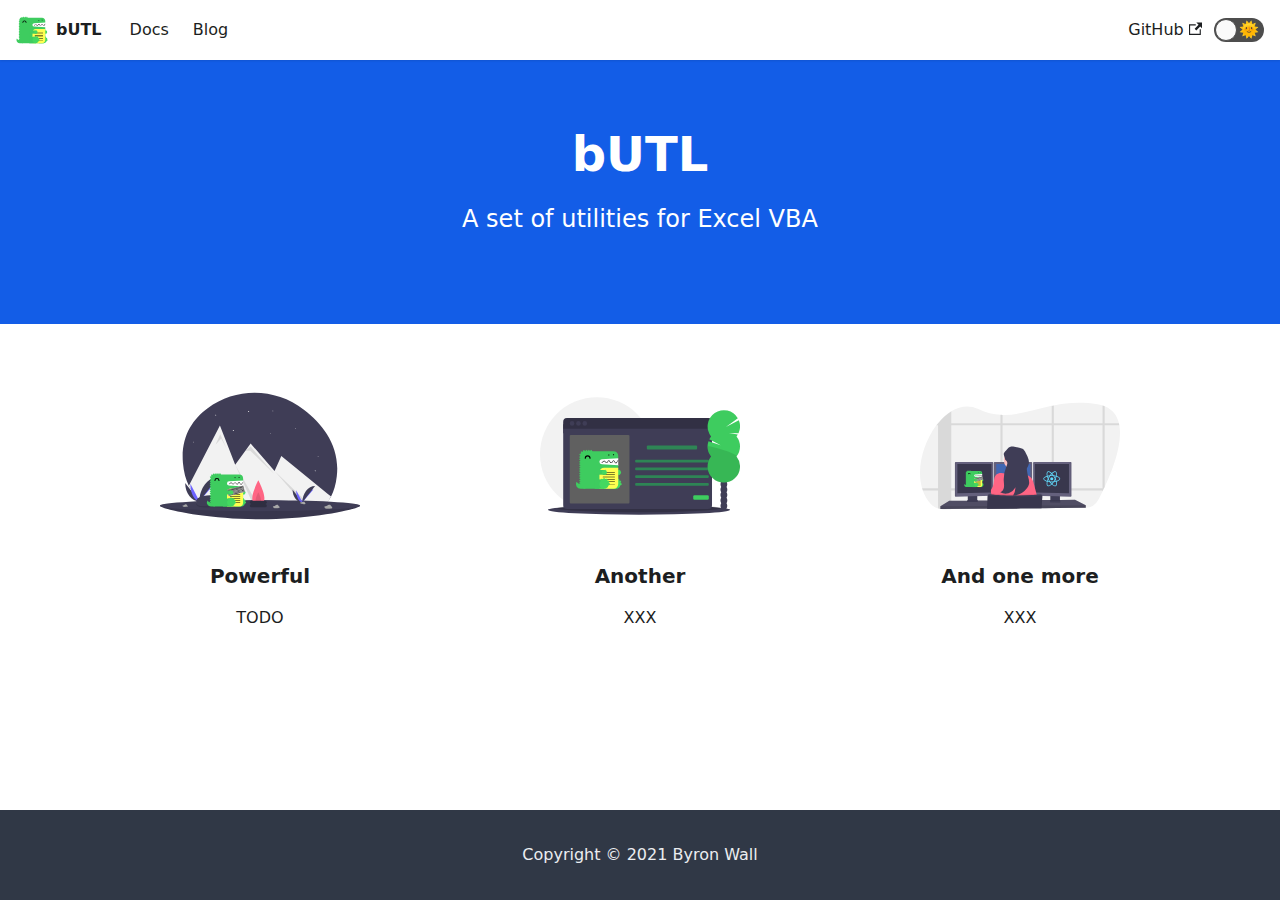
==== index.html @ 8798e2ab "Deploy website - based on 4c0a4aa912190847cb10c648ff0591e5dd855aac" ====
<!doctype html>
<html lang="en" dir="ltr">
<head>
<meta charset="UTF-8">
<meta name="viewport" content="width=device-width,initial-scale=1">
<meta name="generator" content="Docusaurus v2.0.0-beta.14">
<link rel="alternate" type="application/rss+xml" href="/blog/rss.xml" title="bUTL RSS Feed">
<link rel="alternate" type="application/atom+xml" href="/blog/atom.xml" title="bUTL Atom Feed"><title data-react-helmet="true">bUTL Docs | bUTL</title><meta data-react-helmet="true" property="og:title" content="bUTL Docs | bUTL"><meta data-react-helmet="true" name="twitter:card" content="summary_large_image"><meta data-react-helmet="true" name="description" content="Description will go into a meta tag in &lt;head /&gt;"><meta data-react-helmet="true" property="og:description" content="Description will go into a meta tag in &lt;head /&gt;"><meta data-react-helmet="true" property="og:url" content="https://byronwall.github.io/"><meta data-react-helmet="true" name="docusaurus_locale" content="en"><meta data-react-helmet="true" name="docusaurus_tag" content="default"><link data-react-helmet="true" rel="icon" href="/img/favicon.ico"><link data-react-helmet="true" rel="canonical" href="https://byronwall.github.io/"><link data-react-helmet="true" rel="alternate" href="https://byronwall.github.io/" hreflang="en"><link data-react-helmet="true" rel="alternate" href="https://byronwall.github.io/" hreflang="x-default"><script data-react-helmet="true">function maybeInsertBanner(){window.__DOCUSAURUS_INSERT_BASEURL_BANNER&&insertBanner()}function insertBanner(){var n=document.getElementById("docusaurus-base-url-issue-banner-container");if(n){n.innerHTML='\n<div id="docusaurus-base-url-issue-banner" style="border: thick solid red; background-color: rgb(255, 230, 179); margin: 20px; padding: 20px; font-size: 20px;">\n   <p style="font-weight: bold; font-size: 30px;">Your Docusaurus site did not load properly.</p>\n   <p>A very common reason is a wrong site <a href="https://docusaurus.io/docs/docusaurus.config.js/#baseurl" style="font-weight: bold;">baseUrl configuration</a>.</p>\n   <p>Current configured baseUrl = <span style="font-weight: bold; color: red;">/</span>  (default value)</p>\n   <p>We suggest trying baseUrl = <span id="docusaurus-base-url-issue-banner-suggestion-container" style="font-weight: bold; color: green;"></span></p>\n</div>\n';var e=document.getElementById("docusaurus-base-url-issue-banner-suggestion-container"),s=window.location.pathname,r="/"===s.substr(-1)?s:s+"/";e.innerHTML=r}}window.__DOCUSAURUS_INSERT_BASEURL_BANNER=!0,document.addEventListener("DOMContentLoaded",maybeInsertBanner)</script><link rel="stylesheet" href="/assets/css/styles.663ff1a6.css">
<link rel="preload" href="/assets/js/runtime~main.9b7cae02.js" as="script">
<link rel="preload" href="/assets/js/main.c1f9f450.js" as="script">
</head>
<body>
<script>!function(){function t(t){document.documentElement.setAttribute("data-theme",t)}var e=function(){var t=null;try{t=localStorage.getItem("theme")}catch(t){}return t}();t(null!==e?e:"light")}()</script><div id="__docusaurus">
<div id="docusaurus-base-url-issue-banner-container"></div><div><a href="#" class="skipToContent_OuoZ">Skip to main content</a></div><nav class="navbar navbar--fixed-top"><div class="navbar__inner"><div class="navbar__items"><button aria-label="Navigation bar toggle" class="navbar__toggle clean-btn" type="button" tabindex="0"><svg width="30" height="30" viewBox="0 0 30 30" aria-hidden="true"><path stroke="currentColor" stroke-linecap="round" stroke-miterlimit="10" stroke-width="2" d="M4 7h22M4 15h22M4 23h22"></path></svg></button><a class="navbar__brand" href="/"><div class="navbar__logo"><img src="/img/logo.svg" alt="My Site Logo" class="themedImage_TMUO themedImage--light_4Vu1"><img src="/img/logo.svg" alt="My Site Logo" class="themedImage_TMUO themedImage--dark_uzRr"></div><b class="navbar__title">bUTL</b></a><a class="navbar__item navbar__link" href="/docs/bUTL">Docs</a><a class="navbar__item navbar__link" href="/blog">Blog</a></div><div class="navbar__items navbar__items--right"><a href="https://github.com/byronwall/bUTL" target="_blank" rel="noopener noreferrer" class="navbar__item navbar__link"><span>GitHub<svg width="13.5" height="13.5" aria-hidden="true" viewBox="0 0 24 24" class="iconExternalLink_wgqa"><path fill="currentColor" d="M21 13v10h-21v-19h12v2h-10v15h17v-8h2zm3-12h-10.988l4.035 4-6.977 7.07 2.828 2.828 6.977-7.07 4.125 4.172v-11z"></path></svg></span></a><div class="toggle_iYfV toggle_2i4l toggleDisabled_xj38"><div class="toggleTrack_t-f2" role="button" tabindex="-1"><div class="toggleTrackCheck_mk7D"><span class="toggleIcon_pHJ9">🌜</span></div><div class="toggleTrackX_dm8H"><span class="toggleIcon_pHJ9">🌞</span></div><div class="toggleTrackThumb_W6To"></div></div><input type="checkbox" class="toggleScreenReader_h9qa" aria-label="Switch between dark and light mode"></div></div></div><div role="presentation" class="navbar-sidebar__backdrop"></div></nav><div class="main-wrapper"><header class="hero hero--primary heroBanner_etFc"><div class="container"><h1 class="hero__title">bUTL</h1><p class="hero__subtitle">A set of utilities for Excel VBA</p></div></header><main><section class="features_n4mZ"><div class="container"><div class="row"><div class="col col--4"><div class="text--center"><svg xmlns="http://www.w3.org/2000/svg" width="1088" height="687.962" viewBox="0 0 1088 687.962" class="featureSvg_d3xR" alt="Powerful"><g data-name="Group 12"><g data-name="Group 11"><path data-name="Path 83" d="M961.81 454.442c-5.27 45.15-16.22 81.4-31.25 110.31-20 38.52-54.21 54.04-84.77 70.28a193.275 193.275 0 0 1-27.46 11.94c-55.61 19.3-117.85 14.18-166.74 3.99a657.282 657.282 0 0 0-104.09-13.16q-14.97-.675-29.97-.67c-15.42.02-293.07 5.29-360.67-131.57-16.69-33.76-28.13-75-32.24-125.27-11.63-142.12 52.29-235.46 134.74-296.47 155.97-115.41 369.76-110.57 523.43 7.88 102.36 78.9 198.2 198.31 179.02 362.74Z" fill="#3f3d56"></path><path data-name="Path 84" d="M930.56 564.752c-20 38.52-47.21 64.04-77.77 80.28a193.272 193.272 0 0 1-27.46 11.94c-55.61 19.3-117.85 14.18-166.74 3.99a657.3 657.3 0 0 0-104.09-13.16q-14.97-.675-29.97-.67-23.13.03-46.25 1.72c-100.17 7.36-253.82-6.43-321.42-143.29L326 177.962l62.95 161.619 20.09 51.59 55.37-75.98L493 275.962l130.2 149.27 36.8-81.27 254.78 207.919 14.21 11.59Z" fill="#f2f2f2"></path><path data-name="Path 85" d="m302 282.962 26-57 36 83-31-60Z" opacity="0.1"></path><path data-name="Path 86" d="M554.5 647.802q-14.97-.675-29.97-.67l-115.49-255.96Z" opacity="0.1"></path><path data-name="Path 87" d="M464.411 315.191 493 292.962l130 150-132-128Z" opacity="0.1"></path><path data-name="Path 88" d="M852.79 645.032a193.265 193.265 0 0 1-27.46 11.94L623.2 425.232Z" opacity="0.1"></path><circle data-name="Ellipse 11" cx="3" cy="3" r="3" transform="translate(479 98.962)" fill="#f2f2f2"></circle><circle data-name="Ellipse 12" cx="3" cy="3" r="3" transform="translate(396 201.962)" fill="#f2f2f2"></circle><circle data-name="Ellipse 13" cx="2" cy="2" r="2" transform="translate(600 220.962)" fill="#f2f2f2"></circle><circle data-name="Ellipse 14" cx="2" cy="2" r="2" transform="translate(180 265.962)" fill="#f2f2f2"></circle><circle data-name="Ellipse 15" cx="2" cy="2" r="2" transform="translate(612 96.962)" fill="#f2f2f2"></circle><circle data-name="Ellipse 16" cx="2" cy="2" r="2" transform="translate(736 192.962)" fill="#f2f2f2"></circle><circle data-name="Ellipse 17" cx="2" cy="2" r="2" transform="translate(858 344.962)" fill="#f2f2f2"></circle><path data-name="Path 89" d="M306 121.222h-2.76v-2.76h-1.48v2.76H299v1.478h2.76v2.759h1.48V122.7H306Z" fill="#f2f2f2"></path><path data-name="Path 90" d="M848 424.222h-2.76v-2.76h-1.48v2.76H841v1.478h2.76v2.759h1.48V425.7H848Z" fill="#f2f2f2"></path><path data-name="Path 91" d="M1088 613.962c0 16.569-243.557 74-544 74s-544-57.431-544-74 243.557 14 544 14 544-30.568 544-14Z" fill="#3f3d56"></path><path data-name="Path 92" d="M1088 613.962c0 16.569-243.557 74-544 74s-544-57.431-544-74 243.557 14 544 14 544-30.568 544-14Z" opacity="0.1"></path><ellipse data-name="Ellipse 18" cx="544" cy="30" rx="544" ry="30" transform="translate(0 583.962)" fill="#3f3d56"></ellipse><path data-name="Path 93" d="M568 571.962c0 33.137-14.775 24-33 24s-33 9.137-33-24 33-96 33-96 33 62.863 33 96Z" fill="#ff6584"></path><path data-name="Path 94" d="M550 584.641c0 15.062-6.716 10.909-15 10.909s-15 4.153-15-10.909 15-43.636 15-43.636 15 28.576 15 43.636Z" opacity="0.1"></path><rect data-name="Rectangle 97" width="92" height="18" rx="9" transform="translate(489 604.962)" fill="#2f2e41"></rect><rect data-name="Rectangle 98" width="92" height="18" rx="9" transform="translate(489 586.962)" fill="#2f2e41"></rect><path data-name="Path 95" d="M137 490.528c0 55.343 34.719 100.126 77.626 100.126" fill="#3f3d56"></path><path data-name="Path 96" d="M214.626 590.654c0-55.965 38.745-101.251 86.626-101.251" fill="#6c63ff"></path><path data-name="Path 97" d="M165.125 495.545c0 52.57 22.14 95.109 49.5 95.109" fill="#6c63ff"></path><path data-name="Path 98" d="M214.626 590.654c0-71.511 44.783-129.377 100.126-129.377" fill="#3f3d56"></path><path data-name="Path 99" d="M198.3 591.36s11.009-.339 14.326-2.7 16.934-5.183 17.757-1.395 16.544 18.844 4.115 18.945-28.879-1.936-32.19-3.953-4.008-10.897-4.008-10.897Z" fill="#a8a8a8"></path><path data-name="Path 100" d="M234.716 604.89c-12.429.1-28.879-1.936-32.19-3.953-2.522-1.536-3.527-7.048-3.863-9.591l-.368.014s.7 8.879 4.009 10.9 19.761 4.053 32.19 3.953c3.588-.029 4.827-1.305 4.759-3.2-.498 1.142-1.867 1.855-4.537 1.877Z" opacity="0.2"></path><path data-name="Path 101" d="M721.429 527.062c0 38.029 23.857 68.8 53.341 68.8" fill="#3f3d56"></path><path data-name="Path 102" d="M774.769 595.863c0-38.456 26.623-69.575 59.525-69.575" fill="#6c63ff"></path><path data-name="Path 103" d="M740.755 530.509c0 36.124 15.213 65.354 34.014 65.354" fill="#6c63ff"></path><path data-name="Path 104" d="M774.769 595.863c0-49.139 30.773-88.9 68.8-88.9" fill="#3f3d56"></path><path data-name="Path 105" d="M763.548 596.348s7.565-.233 9.844-1.856 11.636-3.562 12.2-.958 11.368 12.949 2.828 13.018-19.844-1.33-22.119-2.716-2.753-7.488-2.753-7.488Z" fill="#a8a8a8"></path><path data-name="Path 106" d="M788.574 605.645c-8.54.069-19.844-1.33-22.119-2.716-1.733-1.056-2.423-4.843-2.654-6.59l-.253.01s.479 6.1 2.755 7.487 13.579 2.785 22.119 2.716c2.465-.02 3.317-.9 3.27-2.2-.343.788-1.283 1.278-3.118 1.293Z" opacity="0.2"></path><path data-name="Path 107" d="M893.813 618.699s11.36-1.729 14.5-4.591 16.89-7.488 18.217-3.667 19.494 17.447 6.633 19.107-30.153 1.609-33.835-.065-5.515-10.784-5.515-10.784Z" fill="#a8a8a8"></path><path data-name="Path 108" d="M933.228 628.154c-12.86 1.659-30.153 1.609-33.835-.065-2.8-1.275-4.535-6.858-5.2-9.45l-.379.061s1.833 9.109 5.516 10.783 20.975 1.725 33.835.065c3.712-.479 4.836-1.956 4.529-3.906-.375 1.246-1.703 2.156-4.466 2.512Z" opacity="0.2"></path><path data-name="Path 109" d="M614.26 617.881s9.587-1.459 12.237-3.875 14.255-6.32 15.374-3.095 16.452 14.725 5.6 16.125-25.448 1.358-28.555-.055-4.656-9.1-4.656-9.1Z" fill="#a8a8a8"></path><path data-name="Path 110" d="M647.524 625.856c-10.853 1.4-25.448 1.358-28.555-.055-2.367-1.076-3.827-5.788-4.39-7.976l-.32.051s1.547 7.687 4.655 9.1 17.7 1.456 28.555.055c3.133-.4 4.081-1.651 3.822-3.3-.314 1.057-1.435 1.825-3.767 2.125Z" opacity="0.2"></path><path data-name="Path 111" d="M122.389 613.09s7.463-1.136 9.527-3.016 11.1-4.92 11.969-2.409 12.808 11.463 4.358 12.553-19.811 1.057-22.23-.043-3.624-7.085-3.624-7.085Z" fill="#a8a8a8"></path><path data-name="Path 112" d="M148.285 619.302c-8.449 1.09-19.811 1.057-22.23-.043-1.842-.838-2.979-4.506-3.417-6.209l-.249.04s1.2 5.984 3.624 7.085 13.781 1.133 22.23.043c2.439-.315 3.177-1.285 2.976-2.566-.246.818-1.119 1.416-2.934 1.65Z" opacity="0.2"></path><path data-name="Path 113" d="M383.7 601.318c0 30.22-42.124 20.873-93.7 20.873s-93.074 9.347-93.074-20.873 42.118-36.793 93.694-36.793 93.08 6.573 93.08 36.793Z" opacity="0.1"></path><path data-name="Path 114" d="M383.7 593.881c0 30.22-42.124 20.873-93.7 20.873s-93.074 9.347-93.074-20.873 42.114-36.8 93.69-36.8 93.084 6.576 93.084 36.8Z" fill="#3f3d56"></path></g><path data-name="Path 40" d="M360.175 475.732h91.791v37.153h-91.791Z" fill="#fff" fill-rule="evenodd"></path><path data-name="Path 41" d="M277.126 597.026a21.828 21.828 0 0 1-18.908-10.927 21.829 21.829 0 0 0 18.908 32.782h21.855v-21.855Z" fill="#3ecc5f" fill-rule="evenodd"></path><path data-name="Path 42" d="m375.451 481.607 76.514-4.782v-10.928a21.854 21.854 0 0 0-21.855-21.855h-98.347l-2.732-4.735a3.154 3.154 0 0 0-5.464 0l-2.732 4.732-2.732-4.732a3.154 3.154 0 0 0-5.464 0l-2.732 4.732-2.731-4.732a3.154 3.154 0 0 0-5.464 0l-2.732 4.735h-.071l-4.526-4.525a3.153 3.153 0 0 0-5.276 1.414l-1.5 5.577-5.674-1.521a3.154 3.154 0 0 0-3.863 3.864l1.52 5.679-5.575 1.494a3.155 3.155 0 0 0-1.416 5.278l4.526 4.526v.07l-4.735 2.731a3.154 3.154 0 0 0 0 5.464l4.732 2.732-4.732 2.732a3.154 3.154 0 0 0 0 5.464l4.732 2.732-4.732 2.731a3.154 3.154 0 0 0 0 5.464l4.732 2.732-4.732 2.727a3.154 3.154 0 0 0 0 5.464l4.735 2.736-4.735 2.732a3.154 3.154 0 0 0 0 5.464l4.732 2.732-4.732 2.732a3.154 3.154 0 0 0 0 5.464l4.732 2.732-4.732 2.731a3.154 3.154 0 0 0 0 5.464l4.732 2.732-4.732 2.732a3.154 3.154 0 0 0 0 5.464l4.732 2.732-4.732 2.731a3.154 3.154 0 0 0 0 5.464l4.732 2.732-4.732 2.731a3.154 3.154 0 0 0 0 5.464l4.732 2.732-4.732 2.735a3.154 3.154 0 0 0 0 5.464l4.732 2.732-4.732 2.728a3.154 3.154 0 0 0 0 5.464l4.732 2.732a21.854 21.854 0 0 0 21.858 21.855h131.13a21.854 21.854 0 0 0 21.855-21.855v-87.42l-76.514-4.782a11.632 11.632 0 0 1 0-23.219" fill="#3ecc5f" fill-rule="evenodd"></path><path data-name="Path 43" d="M408.255 618.882h32.782v-43.71h-32.782Z" fill="#3ecc5f" fill-rule="evenodd"></path><path data-name="Path 44" d="M462.893 591.563a5.438 5.438 0 0 0-.7.07c-.042-.164-.081-.329-.127-.493a5.457 5.457 0 1 0-5.4-9.372q-.181-.185-.366-.367a5.454 5.454 0 1 0-9.384-5.4c-.162-.046-.325-.084-.486-.126a5.467 5.467 0 1 0-10.788 0c-.162.042-.325.08-.486.126a5.457 5.457 0 1 0-9.384 5.4 21.843 21.843 0 1 0 36.421 21.02 5.452 5.452 0 1 0 .7-10.858" fill="#44d860" fill-rule="evenodd"></path><path data-name="Path 45" d="M419.183 553.317h32.782v-21.855h-32.782Z" fill="#3ecc5f" fill-rule="evenodd"></path><path data-name="Path 46" d="M462.893 545.121a2.732 2.732 0 1 0 0-5.464 2.811 2.811 0 0 0-.349.035c-.022-.082-.04-.164-.063-.246a2.733 2.733 0 0 0-1.052-5.253 2.7 2.7 0 0 0-1.648.566q-.09-.093-.184-.184a2.7 2.7 0 0 0 .553-1.633 2.732 2.732 0 0 0-5.245-1.07 10.928 10.928 0 1 0 0 21.031 2.732 2.732 0 0 0 5.245-1.07 2.7 2.7 0 0 0-.553-1.633q.093-.09.184-.184a2.7 2.7 0 0 0 1.648.566 2.732 2.732 0 0 0 1.052-5.253c.023-.081.042-.164.063-.246a2.814 2.814 0 0 0 .349.035" fill="#44d860" fill-rule="evenodd"></path><path data-name="Path 47" d="M320.836 479.556a2.732 2.732 0 0 1-2.732-2.732 8.2 8.2 0 0 0-16.391 0 2.732 2.732 0 0 1-5.464 0 13.66 13.66 0 0 1 27.319 0 2.732 2.732 0 0 1-2.732 2.732" fill-rule="evenodd"></path><path data-name="Path 48" d="M364.546 618.881h65.565a21.854 21.854 0 0 0 21.855-21.855v-76.492h-65.565a21.854 21.854 0 0 0-21.855 21.855Z" fill="#ffff50" fill-rule="evenodd"></path><path data-name="Path 49" d="M435.596 554.41h-54.681a1.093 1.093 0 1 1 0-2.185h54.681a1.093 1.093 0 0 1 0 2.185m0 21.855h-54.681a1.093 1.093 0 1 1 0-2.186h54.681a1.093 1.093 0 0 1 0 2.186m0 21.855h-54.681a1.093 1.093 0 1 1 0-2.185h54.681a1.093 1.093 0 0 1 0 2.185m0-54.434h-54.681a1.093 1.093 0 1 1 0-2.185h54.681a1.093 1.093 0 0 1 0 2.185m0 21.652h-54.681a1.093 1.093 0 1 1 0-2.186h54.681a1.093 1.093 0 0 1 0 2.186m0 21.855h-54.681a1.093 1.093 0 1 1 0-2.186h54.681a1.093 1.093 0 0 1 0 2.186m16.369-100.959c-.013 0-.024-.007-.037-.005-3.377.115-4.974 3.492-6.384 6.472-1.471 3.114-2.608 5.139-4.473 5.078-2.064-.074-3.244-2.406-4.494-4.874-1.436-2.835-3.075-6.049-6.516-5.929-3.329.114-4.932 3.053-6.346 5.646-1.5 2.762-2.529 4.442-4.5 4.364-2.106-.076-3.225-1.972-4.52-4.167-1.444-2.443-3.112-5.191-6.487-5.1-3.272.113-4.879 2.606-6.3 4.808-1.5 2.328-2.552 3.746-4.551 3.662-2.156-.076-3.27-1.65-4.558-3.472-1.447-2.047-3.077-4.363-6.442-4.251-3.2.109-4.807 2.153-6.224 3.954-1.346 1.709-2.4 3.062-4.621 2.977a1.094 1.094 0 0 0-.079 2.186c3.3.11 4.967-1.967 6.417-3.81 1.286-1.635 2.4-3.045 4.582-3.12 2.1-.09 3.091 1.218 4.584 3.327 1.417 2 3.026 4.277 6.263 4.394 3.391.114 5.022-2.42 6.467-4.663 1.292-2 2.406-3.734 4.535-3.807 1.959-.073 3.026 1.475 4.529 4.022 1.417 2.4 3.023 5.121 6.324 5.241 3.415.118 5.064-2.863 6.5-5.5 1.245-2.282 2.419-4.437 4.5-4.509 1.959-.046 2.981 1.743 4.492 4.732 1.412 2.79 3.013 5.95 6.365 6.071h.185c3.348 0 4.937-3.36 6.343-6.331 1.245-2.634 2.423-5.114 4.444-5.216Z" fill-rule="evenodd"></path><path data-name="Path 50" d="M342.691 618.882h43.71v-43.71h-43.71Z" fill="#3ecc5f" fill-rule="evenodd"></path><g data-name="Group 8" transform="rotate(-14.98 2188.845 -1120.376)"><rect data-name="Rectangle 3" width="92.361" height="36.462" rx="2" fill="#d8d8d8"></rect><g data-name="Group 2" transform="translate(1.531 23.03)" fill="#4a4a4a"><rect data-name="Rectangle 4" width="5.336" height="5.336" rx="1" transform="translate(16.797)"></rect><rect data-name="Rectangle 5" width="5.336" height="5.336" rx="1" transform="translate(23.12)"></rect><rect data-name="Rectangle 6" width="5.336" height="5.336" rx="1" transform="translate(29.444)"></rect><rect data-name="Rectangle 7" width="5.336" height="5.336" rx="1" transform="translate(35.768)"></rect><rect data-name="Rectangle 8" width="5.336" height="5.336" rx="1" transform="translate(42.091)"></rect><rect data-name="Rectangle 9" width="5.336" height="5.336" rx="1" transform="translate(48.415)"></rect><rect data-name="Rectangle 10" width="5.336" height="5.336" rx="1" transform="translate(54.739)"></rect><rect data-name="Rectangle 11" width="5.336" height="5.336" rx="1" transform="translate(61.063)"></rect><rect data-name="Rectangle 12" width="5.336" height="5.336" rx="1" transform="translate(67.386)"></rect><path data-name="Path 51" d="M1.093 0h13.425a1.093 1.093 0 0 1 1.093 1.093v3.15a1.093 1.093 0 0 1-1.093 1.093H1.093A1.093 1.093 0 0 1 0 4.243v-3.15A1.093 1.093 0 0 1 1.093 0ZM75 0h13.426a1.093 1.093 0 0 1 1.093 1.093v3.15a1.093 1.093 0 0 1-1.093 1.093H75a1.093 1.093 0 0 1-1.093-1.093v-3.15A1.093 1.093 0 0 1 75 0Z" fill-rule="evenodd"></path></g><g data-name="Group 3" transform="translate(1.531 10.261)" fill="#4a4a4a"><path data-name="Path 52" d="M1.093 0h5.125A1.093 1.093 0 0 1 7.31 1.093v3.149a1.093 1.093 0 0 1-1.092 1.093H1.093A1.093 1.093 0 0 1 0 4.242V1.093A1.093 1.093 0 0 1 1.093 0Z" fill-rule="evenodd"></path><rect data-name="Rectangle 13" width="5.336" height="5.336" rx="1" transform="translate(8.299)"></rect><rect data-name="Rectangle 14" width="5.336" height="5.336" rx="1" transform="translate(14.623)"></rect><rect data-name="Rectangle 15" width="5.336" height="5.336" rx="1" transform="translate(20.947)"></rect><rect data-name="Rectangle 16" width="5.336" height="5.336" rx="1" transform="translate(27.271)"></rect><rect data-name="Rectangle 17" width="5.336" height="5.336" rx="1" transform="translate(33.594)"></rect><rect data-name="Rectangle 18" width="5.336" height="5.336" rx="1" transform="translate(39.918)"></rect><rect data-name="Rectangle 19" width="5.336" height="5.336" rx="1" transform="translate(46.242)"></rect><rect data-name="Rectangle 20" width="5.336" height="5.336" rx="1" transform="translate(52.565)"></rect><rect data-name="Rectangle 21" width="5.336" height="5.336" rx="1" transform="translate(58.888)"></rect><rect data-name="Rectangle 22" width="5.336" height="5.336" rx="1" transform="translate(65.212)"></rect><rect data-name="Rectangle 23" width="5.336" height="5.336" rx="1" transform="translate(71.536)"></rect><rect data-name="Rectangle 24" width="5.336" height="5.336" rx="1" transform="translate(77.859)"></rect><rect data-name="Rectangle 25" width="5.336" height="5.336" rx="1" transform="translate(84.183)"></rect></g><g data-name="Group 4" transform="rotate(180 45.525 4.773)" fill="#4a4a4a"><path data-name="Path 53" d="M1.093 0h5.126a1.093 1.093 0 0 1 1.093 1.093v3.15a1.093 1.093 0 0 1-1.093 1.093H1.093A1.093 1.093 0 0 1 0 4.243v-3.15A1.093 1.093 0 0 1 1.093 0Z" fill-rule="evenodd"></path><rect data-name="Rectangle 26" width="5.336" height="5.336" rx="1" transform="translate(8.299)"></rect><rect data-name="Rectangle 27" width="5.336" height="5.336" rx="1" transform="translate(14.623)"></rect><rect data-name="Rectangle 28" width="5.336" height="5.336" rx="1" transform="translate(20.947)"></rect><rect data-name="Rectangle 29" width="5.336" height="5.336" rx="1" transform="translate(27.271)"></rect><rect data-name="Rectangle 30" width="5.336" height="5.336" rx="1" transform="translate(33.594)"></rect><rect data-name="Rectangle 31" width="5.336" height="5.336" rx="1" transform="translate(39.918)"></rect><rect data-name="Rectangle 32" width="5.336" height="5.336" rx="1" transform="translate(46.242)"></rect><rect data-name="Rectangle 33" width="5.336" height="5.336" rx="1" transform="translate(52.565)"></rect><rect data-name="Rectangle 34" width="5.336" height="5.336" rx="1" transform="translate(58.889)"></rect><rect data-name="Rectangle 35" width="5.336" height="5.336" rx="1" transform="translate(65.213)"></rect><rect data-name="Rectangle 36" width="5.336" height="5.336" rx="1" transform="translate(71.537)"></rect><rect data-name="Rectangle 37" width="5.336" height="5.336" rx="1" transform="translate(77.86)"></rect><rect data-name="Rectangle 38" width="5.336" height="5.336" rx="1" transform="translate(84.183)"></rect><rect data-name="Rectangle 39" width="5.336" height="5.336" rx="1" transform="translate(8.299)"></rect><rect data-name="Rectangle 40" width="5.336" height="5.336" rx="1" transform="translate(14.623)"></rect><rect data-name="Rectangle 41" width="5.336" height="5.336" rx="1" transform="translate(20.947)"></rect><rect data-name="Rectangle 42" width="5.336" height="5.336" rx="1" transform="translate(27.271)"></rect><rect data-name="Rectangle 43" width="5.336" height="5.336" rx="1" transform="translate(33.594)"></rect><rect data-name="Rectangle 44" width="5.336" height="5.336" rx="1" transform="translate(39.918)"></rect><rect data-name="Rectangle 45" width="5.336" height="5.336" rx="1" transform="translate(46.242)"></rect><rect data-name="Rectangle 46" width="5.336" height="5.336" rx="1" transform="translate(52.565)"></rect><rect data-name="Rectangle 47" width="5.336" height="5.336" rx="1" transform="translate(58.889)"></rect><rect data-name="Rectangle 48" width="5.336" height="5.336" rx="1" transform="translate(65.213)"></rect><rect data-name="Rectangle 49" width="5.336" height="5.336" rx="1" transform="translate(71.537)"></rect><rect data-name="Rectangle 50" width="5.336" height="5.336" rx="1" transform="translate(77.86)"></rect><rect data-name="Rectangle 51" width="5.336" height="5.336" rx="1" transform="translate(84.183)"></rect></g><g data-name="Group 6" fill="#4a4a4a"><path data-name="Path 54" d="M2.624 16.584h7.3a1.093 1.093 0 0 1 1.092 1.093v3.15a1.093 1.093 0 0 1-1.093 1.093h-7.3a1.093 1.093 0 0 1-1.092-1.093v-3.149a1.093 1.093 0 0 1 1.093-1.094Z" fill-rule="evenodd"></path><g data-name="Group 5" transform="translate(12.202 16.584)"><rect data-name="Rectangle 52" width="5.336" height="5.336" rx="1"></rect><rect data-name="Rectangle 53" width="5.336" height="5.336" rx="1" transform="translate(6.324)"></rect><rect data-name="Rectangle 54" width="5.336" height="5.336" rx="1" transform="translate(12.647)"></rect><rect data-name="Rectangle 55" width="5.336" height="5.336" rx="1" transform="translate(18.971)"></rect><rect data-name="Rectangle 56" width="5.336" height="5.336" rx="1" transform="translate(25.295)"></rect><rect data-name="Rectangle 57" width="5.336" height="5.336" rx="1" transform="translate(31.619)"></rect><rect data-name="Rectangle 58" width="5.336" height="5.336" rx="1" transform="translate(37.942)"></rect><rect data-name="Rectangle 59" width="5.336" height="5.336" rx="1" transform="translate(44.265)"></rect><rect data-name="Rectangle 60" width="5.336" height="5.336" rx="1" transform="translate(50.589)"></rect><rect data-name="Rectangle 61" width="5.336" height="5.336" rx="1" transform="translate(56.912)"></rect><rect data-name="Rectangle 62" width="5.336" height="5.336" rx="1" transform="translate(63.236)"></rect></g><path data-name="Path 55" d="M83.053 16.584h6.906a1.093 1.093 0 0 1 1.091 1.093v3.15a1.093 1.093 0 0 1-1.091 1.093h-6.907a1.093 1.093 0 0 1-1.093-1.093v-3.149a1.093 1.093 0 0 1 1.093-1.094Z" fill-rule="evenodd"></path></g><g data-name="Group 7" transform="translate(1.531 29.627)" fill="#4a4a4a"><rect data-name="Rectangle 63" width="5.336" height="5.336" rx="1"></rect><rect data-name="Rectangle 64" width="5.336" height="5.336" rx="1" transform="translate(6.324)"></rect><rect data-name="Rectangle 65" width="5.336" height="5.336" rx="1" transform="translate(12.647)"></rect><rect data-name="Rectangle 66" width="5.336" height="5.336" rx="1" transform="translate(18.971)"></rect><path data-name="Path 56" d="M26.387 0h30.422a1.093 1.093 0 0 1 1.093 1.093v3.151a1.093 1.093 0 0 1-1.093 1.093H26.387a1.093 1.093 0 0 1-1.093-1.093V1.093A1.093 1.093 0 0 1 26.387 0Zm33.594 0h3.942a1.093 1.093 0 0 1 1.093 1.093v3.151a1.093 1.093 0 0 1-1.093 1.093h-3.942a1.093 1.093 0 0 1-1.093-1.093V1.093A1.093 1.093 0 0 1 59.981 0Z" fill-rule="evenodd"></path><rect data-name="Rectangle 67" width="5.336" height="5.336" rx="1" transform="translate(66.003)"></rect><rect data-name="Rectangle 68" width="5.336" height="5.336" rx="1" transform="translate(72.327)"></rect><rect data-name="Rectangle 69" width="5.336" height="5.336" rx="1" transform="translate(84.183)"></rect><path data-name="Path 57" d="M78.254 2.273v-1.18A1.093 1.093 0 0 1 79.347 0h3.15a1.093 1.093 0 0 1 1.093 1.093v1.18Z"></path><path data-name="Path 58" d="M83.591 3.063v1.18a1.093 1.093 0 0 1-1.093 1.093h-3.15a1.093 1.093 0 0 1-1.093-1.093v-1.18Z"></path></g><rect data-name="Rectangle 70" width="88.927" height="2.371" rx="1.085" transform="translate(1.925 1.17)" fill="#4a4a4a"></rect><rect data-name="Rectangle 71" width="4.986" height="1.581" rx="0.723" transform="translate(4.1 1.566)" fill="#d8d8d8" opacity="0.136"></rect><rect data-name="Rectangle 72" width="4.986" height="1.581" rx="0.723" transform="translate(10.923 1.566)" fill="#d8d8d8" opacity="0.136"></rect><rect data-name="Rectangle 73" width="4.986" height="1.581" rx="0.723" transform="translate(16.173 1.566)" fill="#d8d8d8" opacity="0.136"></rect><rect data-name="Rectangle 74" width="4.986" height="1.581" rx="0.723" transform="translate(21.421 1.566)" fill="#d8d8d8" opacity="0.136"></rect><rect data-name="Rectangle 75" width="4.986" height="1.581" rx="0.723" transform="translate(26.671 1.566)" fill="#d8d8d8" opacity="0.136"></rect><rect data-name="Rectangle 76" width="4.986" height="1.581" rx="0.723" transform="translate(33.232 1.566)" fill="#d8d8d8" opacity="0.136"></rect><rect data-name="Rectangle 77" width="4.986" height="1.581" rx="0.723" transform="translate(38.48 1.566)" fill="#d8d8d8" opacity="0.136"></rect><rect data-name="Rectangle 78" width="4.986" height="1.581" rx="0.723" transform="translate(43.73 1.566)" fill="#d8d8d8" opacity="0.136"></rect><rect data-name="Rectangle 79" width="4.986" height="1.581" rx="0.723" transform="translate(48.978 1.566)" fill="#d8d8d8" opacity="0.136"></rect><rect data-name="Rectangle 80" width="4.986" height="1.581" rx="0.723" transform="translate(55.54 1.566)" fill="#d8d8d8" opacity="0.136"></rect><rect data-name="Rectangle 81" width="4.986" height="1.581" rx="0.723" transform="translate(60.788 1.566)" fill="#d8d8d8" opacity="0.136"></rect><rect data-name="Rectangle 82" width="4.986" height="1.581" rx="0.723" transform="translate(66.038 1.566)" fill="#d8d8d8" opacity="0.136"></rect><rect data-name="Rectangle 83" width="4.986" height="1.581" rx="0.723" transform="translate(72.599 1.566)" fill="#d8d8d8" opacity="0.136"></rect><rect data-name="Rectangle 84" width="4.986" height="1.581" rx="0.723" transform="translate(77.847 1.566)" fill="#d8d8d8" opacity="0.136"></rect><rect data-name="Rectangle 85" width="4.986" height="1.581" rx="0.723" transform="translate(83.097 1.566)" fill="#d8d8d8" opacity="0.136"></rect></g><path data-name="Path 59" d="M408.256 591.563a5.439 5.439 0 0 0-.7.07c-.042-.164-.081-.329-.127-.493a5.457 5.457 0 1 0-5.4-9.372q-.181-.185-.366-.367a5.454 5.454 0 1 0-9.384-5.4c-.162-.046-.325-.084-.486-.126a5.467 5.467 0 1 0-10.788 0c-.162.042-.325.08-.486.126a5.457 5.457 0 1 0-9.384 5.4 21.843 21.843 0 1 0 36.421 21.02 5.452 5.452 0 1 0 .7-10.858" fill="#44d860" fill-rule="evenodd"></path><path data-name="Path 60" d="M342.691 553.317h43.71v-21.855h-43.71Z" fill="#3ecc5f" fill-rule="evenodd"></path><path data-name="Path 61" d="M397.328 545.121a2.732 2.732 0 1 0 0-5.464 2.811 2.811 0 0 0-.349.035c-.022-.082-.04-.164-.063-.246a2.733 2.733 0 0 0-1.052-5.253 2.7 2.7 0 0 0-1.648.566q-.09-.093-.184-.184a2.7 2.7 0 0 0 .553-1.633 2.732 2.732 0 0 0-5.245-1.07 10.928 10.928 0 1 0 0 21.031 2.732 2.732 0 0 0 5.245-1.07 2.7 2.7 0 0 0-.553-1.633q.093-.09.184-.184a2.7 2.7 0 0 0 1.648.566 2.732 2.732 0 0 0 1.052-5.253c.023-.081.042-.164.063-.246a2.811 2.811 0 0 0 .349.035" fill="#44d860" fill-rule="evenodd"></path><path data-name="Path 62" d="M408.256 464.531a2.967 2.967 0 0 1-.535-.055 2.754 2.754 0 0 1-.514-.153 2.838 2.838 0 0 1-.471-.251 4.139 4.139 0 0 1-.415-.339 3.2 3.2 0 0 1-.338-.415 2.7 2.7 0 0 1-.459-1.517 2.968 2.968 0 0 1 .055-.535 3.152 3.152 0 0 1 .152-.514 2.874 2.874 0 0 1 .252-.47 2.633 2.633 0 0 1 .753-.754 2.837 2.837 0 0 1 .471-.251 2.753 2.753 0 0 1 .514-.153 2.527 2.527 0 0 1 1.071 0 2.654 2.654 0 0 1 .983.4 4.139 4.139 0 0 1 .415.339 4.019 4.019 0 0 1 .339.415 2.786 2.786 0 0 1 .251.47 2.864 2.864 0 0 1 .208 1.049 2.77 2.77 0 0 1-.8 1.934 4.139 4.139 0 0 1-.415.339 2.722 2.722 0 0 1-1.519.459m21.855-1.366a2.789 2.789 0 0 1-1.935-.8 4.162 4.162 0 0 1-.338-.415 2.7 2.7 0 0 1-.459-1.519 2.789 2.789 0 0 1 .8-1.934 4.139 4.139 0 0 1 .415-.339 2.838 2.838 0 0 1 .471-.251 2.752 2.752 0 0 1 .514-.153 2.527 2.527 0 0 1 1.071 0 2.654 2.654 0 0 1 .983.4 4.139 4.139 0 0 1 .415.339 2.79 2.79 0 0 1 .8 1.934 3.069 3.069 0 0 1-.055.535 2.779 2.779 0 0 1-.153.514 3.885 3.885 0 0 1-.251.47 4.02 4.02 0 0 1-.339.415 4.138 4.138 0 0 1-.415.339 2.722 2.722 0 0 1-1.519.459" fill-rule="evenodd"></path></g></svg></div><div class="text--center padding-horiz--md"><h3>Powerful</h3><p>TODO</p></div></div><div class="col col--4"><div class="text--center"><svg data-name="Layer 1" xmlns="http://www.w3.org/2000/svg" width="1129" height="663" viewBox="0 0 1129 663" class="featureSvg_d3xR" alt="Another"><circle cx="321" cy="321" r="321" fill="#f2f2f2"></circle><ellipse cx="559" cy="635.5" rx="514" ry="27.5" fill="#3f3d56"></ellipse><ellipse cx="558" cy="627" rx="460" ry="22" opacity="0.2"></ellipse><path fill="#3f3d56" d="M131 152.5h840v50H131z"></path><path d="M131 608.83a21.67 21.67 0 0 0 21.67 21.67h796.66A21.67 21.67 0 0 0 971 608.83V177.5H131ZM949.33 117.5H152.67A21.67 21.67 0 0 0 131 139.17v38.33h840v-38.33a21.67 21.67 0 0 0-21.67-21.67Z" fill="#3f3d56"></path><path d="M949.33 117.5H152.67A21.67 21.67 0 0 0 131 139.17v38.33h840v-38.33a21.67 21.67 0 0 0-21.67-21.67Z" opacity="0.2"></path><circle cx="181" cy="147.5" r="13" fill="#3f3d56"></circle><circle cx="217" cy="147.5" r="13" fill="#3f3d56"></circle><circle cx="253" cy="147.5" r="13" fill="#3f3d56"></circle><rect x="168" y="213.5" width="337" height="386" rx="5.335" fill="#606060"></rect><rect x="603" y="272.5" width="284" height="22" rx="5.476" fill="#2e8555"></rect><rect x="537" y="352.5" width="416" height="15" rx="5.476" fill="#2e8555"></rect><rect x="537" y="396.5" width="416" height="15" rx="5.476" fill="#2e8555"></rect><rect x="537" y="440.5" width="416" height="15" rx="5.476" fill="#2e8555"></rect><rect x="537" y="484.5" width="416" height="15" rx="5.476" fill="#2e8555"></rect><rect x="865" y="552.5" width="88" height="26" rx="7.028" fill="#3ecc5f"></rect><path d="M1053.103 506.116a30.114 30.114 0 0 0 3.983-15.266c0-13.797-8.544-24.98-19.083-24.98s-19.082 11.183-19.082 24.98a30.114 30.114 0 0 0 3.983 15.266 31.248 31.248 0 0 0 0 30.532 31.248 31.248 0 0 0 0 30.532 31.248 31.248 0 0 0 0 30.532 30.114 30.114 0 0 0-3.983 15.266c0 13.797 8.543 24.981 19.082 24.981s19.083-11.184 19.083-24.98a30.114 30.114 0 0 0-3.983-15.267 31.248 31.248 0 0 0 0-30.532 31.248 31.248 0 0 0 0-30.532 31.248 31.248 0 0 0 0-30.532Z" fill="#3f3d56"></path><ellipse cx="1038.003" cy="460.318" rx="19.083" ry="24.981" fill="#3f3d56"></ellipse><ellipse cx="1038.003" cy="429.786" rx="19.083" ry="24.981" fill="#3f3d56"></ellipse><path d="M1109.439 220.845a91.61 91.61 0 0 0 7.106-10.461l-50.14-8.235 54.228.403a91.566 91.566 0 0 0 1.746-72.426l-72.755 37.742 67.097-49.321A91.413 91.413 0 1 0 965.75 220.845a91.458 91.458 0 0 0-10.425 16.67l65.087 33.814-69.4-23.292a91.46 91.46 0 0 0 14.738 85.837 91.406 91.406 0 1 0 143.689 0 91.418 91.418 0 0 0 0-113.03Z" fill="#3ecc5f" fill-rule="evenodd"></path><path d="M946.188 277.36a91.013 91.013 0 0 0 19.562 56.514 91.406 91.406 0 1 0 143.689 0c12.25-15.553-163.25-66.774-163.25-56.515Z" opacity="0.1"></path><path d="M330.12 342.936h111.474v45.12H330.12Z" fill="#fff" fill-rule="evenodd"></path><path d="M229.263 490.241a26.51 26.51 0 0 1-22.963-13.27 26.51 26.51 0 0 0 22.963 39.812h26.541V490.24Z" fill="#3ecc5f" fill-rule="evenodd"></path><path d="m348.672 350.07 92.922-5.807v-13.27a26.54 26.54 0 0 0-26.541-26.542H295.616l-3.318-5.746a3.83 3.83 0 0 0-6.635 0l-3.318 5.746-3.317-5.746a3.83 3.83 0 0 0-6.636 0l-3.317 5.746-3.318-5.746a3.83 3.83 0 0 0-6.635 0l-3.318 5.746c-.03 0-.056.004-.086.004l-5.497-5.495a3.83 3.83 0 0 0-6.407 1.717l-1.817 6.773-6.89-1.847a3.83 3.83 0 0 0-4.691 4.693l1.844 6.891-6.77 1.814a3.832 3.832 0 0 0-1.72 6.41l5.497 5.497c0 .028-.004.055-.004.085l-5.747 3.317a3.83 3.83 0 0 0 0 6.636l5.747 3.317-5.747 3.318a3.83 3.83 0 0 0 0 6.635l5.747 3.318-5.747 3.318a3.83 3.83 0 0 0 0 6.635l5.747 3.318-5.747 3.317a3.83 3.83 0 0 0 0 6.636l5.747 3.317-5.747 3.318a3.83 3.83 0 0 0 0 6.636l5.747 3.317-5.747 3.318a3.83 3.83 0 0 0 0 6.635l5.747 3.318-5.747 3.318a3.83 3.83 0 0 0 0 6.635l5.747 3.318-5.747 3.317a3.83 3.83 0 0 0 0 6.636l5.747 3.317-5.747 3.318a3.83 3.83 0 0 0 0 6.635l5.747 3.318-5.747 3.318a3.83 3.83 0 0 0 0 6.635l5.747 3.318-5.747 3.317a3.83 3.83 0 0 0 0 6.636l5.747 3.317-5.747 3.318a3.83 3.83 0 0 0 0 6.635l5.747 3.318a26.54 26.54 0 0 0 26.541 26.542h159.249a26.54 26.54 0 0 0 26.541-26.542V384.075l-92.922-5.807a14.126 14.126 0 0 1 0-28.197" fill="#3ecc5f" fill-rule="evenodd"></path><path d="M388.511 516.783h39.812V463.7h-39.812Z" fill="#3ecc5f" fill-rule="evenodd"></path><path d="M454.865 483.606a6.602 6.602 0 0 0-.848.085c-.05-.2-.099-.4-.154-.599a6.627 6.627 0 1 0-6.557-11.382q-.22-.225-.445-.446a6.624 6.624 0 1 0-11.397-6.564c-.196-.055-.394-.102-.59-.152a6.64 6.64 0 1 0-13.101 0c-.197.05-.394.097-.59.152a6.628 6.628 0 1 0-11.398 6.564 26.528 26.528 0 1 0 44.232 25.528 6.621 6.621 0 1 0 .848-13.186" fill="#44d860" fill-rule="evenodd"></path><path d="M401.782 437.158h39.812v-26.541h-39.812Z" fill="#3ecc5f" fill-rule="evenodd"></path><path d="M454.865 427.205a3.318 3.318 0 0 0 0-6.635 3.411 3.411 0 0 0-.424.042c-.026-.1-.049-.199-.077-.298a3.319 3.319 0 0 0-1.278-6.38 3.282 3.282 0 0 0-2 .688q-.11-.113-.224-.223a3.282 3.282 0 0 0 .672-1.983 3.318 3.318 0 0 0-6.37-1.299 13.27 13.27 0 1 0 0 25.541 3.318 3.318 0 0 0 6.37-1.3 3.282 3.282 0 0 0-.672-1.982q.114-.11.223-.223a3.282 3.282 0 0 0 2.001.688 3.318 3.318 0 0 0 1.278-6.38c.028-.098.05-.199.077-.298a3.413 3.413 0 0 0 .424.042" fill="#44d860" fill-rule="evenodd"></path><path d="M282.345 347.581a3.318 3.318 0 0 1-3.317-3.318 9.953 9.953 0 1 0-19.906 0 3.318 3.318 0 1 1-6.636 0 16.588 16.588 0 1 1 33.177 0 3.318 3.318 0 0 1-3.318 3.318" fill-rule="evenodd"></path><path d="M335.428 516.783h79.625a26.54 26.54 0 0 0 26.541-26.542v-92.895H361.97a26.54 26.54 0 0 0-26.542 26.542Z" fill="#ffff50" fill-rule="evenodd"></path><path d="M421.714 438.485h-66.406a1.327 1.327 0 0 1 0-2.654h66.406a1.327 1.327 0 0 1 0 2.654m0 26.542h-66.406a1.327 1.327 0 1 1 0-2.654h66.406a1.327 1.327 0 0 1 0 2.654m0 26.541h-66.406a1.327 1.327 0 1 1 0-2.654h66.406a1.327 1.327 0 0 1 0 2.654m0-66.106h-66.406a1.327 1.327 0 0 1 0-2.655h66.406a1.327 1.327 0 0 1 0 2.655m0 26.294h-66.406a1.327 1.327 0 0 1 0-2.654h66.406a1.327 1.327 0 0 1 0 2.654m0 26.542h-66.406a1.327 1.327 0 0 1 0-2.655h66.406a1.327 1.327 0 0 1 0 2.655m19.88-122.607c-.016 0-.03-.008-.045-.007-4.1.14-6.04 4.241-7.753 7.86-1.786 3.783-3.168 6.242-5.432 6.167-2.506-.09-3.94-2.922-5.458-5.918-1.744-3.443-3.734-7.347-7.913-7.201-4.042.138-5.99 3.708-7.706 6.857-1.828 3.355-3.071 5.394-5.47 5.3-2.557-.093-3.916-2.395-5.488-5.06-1.753-2.967-3.78-6.304-7.878-6.19-3.973.137-5.925 3.166-7.648 5.84-1.822 2.826-3.098 4.549-5.527 4.447-2.618-.093-3.97-2.004-5.535-4.216-1.757-2.486-3.737-5.3-7.823-5.163-3.886.133-5.838 2.615-7.56 4.802-1.634 2.075-2.91 3.718-5.611 3.615a1.328 1.328 0 1 0-.096 2.654c4.004.134 6.032-2.389 7.793-4.628 1.562-1.985 2.91-3.698 5.564-3.789 2.556-.108 3.754 1.48 5.567 4.041 1.721 2.434 3.675 5.195 7.606 5.337 4.118.138 6.099-2.94 7.853-5.663 1.569-2.434 2.923-4.535 5.508-4.624 2.38-.088 3.674 1.792 5.5 4.885 1.722 2.916 3.671 6.22 7.68 6.365 4.147.143 6.15-3.477 7.895-6.682 1.511-2.77 2.938-5.388 5.466-5.475 2.38-.056 3.62 2.116 5.456 5.746 1.714 3.388 3.658 7.226 7.73 7.373l.224.004c4.066 0 5.996-4.08 7.704-7.689 1.511-3.198 2.942-6.21 5.397-6.334Z" fill-rule="evenodd"></path><path d="M308.887 516.783h53.083V463.7h-53.083Z" fill="#3ecc5f" fill-rule="evenodd"></path><path d="M388.511 483.606a6.602 6.602 0 0 0-.848.085c-.05-.2-.098-.4-.154-.599a6.627 6.627 0 1 0-6.557-11.382q-.22-.225-.444-.446a6.624 6.624 0 1 0-11.397-6.564c-.197-.055-.394-.102-.59-.152a6.64 6.64 0 1 0-13.102 0c-.196.05-.394.097-.59.152a6.628 6.628 0 1 0-11.397 6.564 26.528 26.528 0 1 0 44.231 25.528 6.621 6.621 0 1 0 .848-13.186" fill="#44d860" fill-rule="evenodd"></path><path d="M308.887 437.158h53.083v-26.541h-53.083Z" fill="#3ecc5f" fill-rule="evenodd"></path><path d="M375.24 427.205a3.318 3.318 0 1 0 0-6.635 3.411 3.411 0 0 0-.423.042c-.026-.1-.05-.199-.077-.298a3.319 3.319 0 0 0-1.278-6.38 3.282 3.282 0 0 0-2.001.688q-.11-.113-.223-.223a3.282 3.282 0 0 0 .671-1.983 3.318 3.318 0 0 0-6.37-1.299 13.27 13.27 0 1 0 0 25.541 3.318 3.318 0 0 0 6.37-1.3 3.282 3.282 0 0 0-.671-1.982q.113-.11.223-.223a3.282 3.282 0 0 0 2.001.688 3.318 3.318 0 0 0 1.278-6.38c.028-.098.05-.199.077-.298a3.413 3.413 0 0 0 .423.042" fill="#44d860" fill-rule="evenodd"></path><path d="M388.511 329.334a3.603 3.603 0 0 1-.65-.067 3.344 3.344 0 0 1-.624-.185 3.447 3.447 0 0 1-.572-.306 5.027 5.027 0 0 1-.504-.411 3.887 3.887 0 0 1-.41-.504 3.275 3.275 0 0 1-.558-1.845 3.602 3.602 0 0 1 .067-.65 3.826 3.826 0 0 1 .184-.624 3.489 3.489 0 0 1 .307-.57 3.197 3.197 0 0 1 .914-.916 3.447 3.447 0 0 1 .572-.305 3.344 3.344 0 0 1 .624-.186 3.07 3.07 0 0 1 1.3 0 3.223 3.223 0 0 1 1.195.49 5.028 5.028 0 0 1 .504.412 4.88 4.88 0 0 1 .411.504 3.382 3.382 0 0 1 .306.571 3.478 3.478 0 0 1 .252 1.274 3.364 3.364 0 0 1-.969 2.349 5.027 5.027 0 0 1-.504.411 3.306 3.306 0 0 1-1.845.558m26.542-1.66a3.388 3.388 0 0 1-2.35-.968 5.042 5.042 0 0 1-.41-.504 3.275 3.275 0 0 1-.558-1.845 3.387 3.387 0 0 1 .967-2.349 5.026 5.026 0 0 1 .505-.411 3.447 3.447 0 0 1 .572-.305 3.343 3.343 0 0 1 .623-.186 3.07 3.07 0 0 1 1.3 0 3.224 3.224 0 0 1 1.195.49 5.026 5.026 0 0 1 .504.412 3.388 3.388 0 0 1 .97 2.35 3.726 3.726 0 0 1-.067.65 3.374 3.374 0 0 1-.186.623 4.715 4.715 0 0 1-.305.57 4.88 4.88 0 0 1-.412.505 5.026 5.026 0 0 1-.504.412 3.305 3.305 0 0 1-1.844.557" fill-rule="evenodd"></path></svg></div><div class="text--center padding-horiz--md"><h3>Another</h3><p>XXX</p></div></div><div class="col col--4"><div class="text--center"><svg xmlns="http://www.w3.org/2000/svg" width="1041.277" height="554.141" viewBox="0 0 1041.277 554.141" class="featureSvg_d3xR" alt="And one more"><g data-name="Group 24"><g data-name="Group 23" transform="translate(-.011 -.035)"><path data-name="Path 299" d="M961.48 438.21q-1.74 3.75-3.47 7.4-2.7 5.67-5.33 11.12c-.78 1.61-1.56 3.19-2.32 4.77-8.6 17.57-16.63 33.11-23.45 45.89a73.21 73.21 0 0 1-63.81 38.7l-151.65 1.65h-1.6l-13 .14-11.12.12-34.1.37h-1.38l-17.36.19h-.53l-107 1.16-95.51 1-11.11.12-69 .75h-.08l-44.75.48h-.48l-141.5 1.53-42.33.46a87.991 87.991 0 0 1-10.79-.54c-1.22-.14-2.44-.3-3.65-.49a87.38 87.38 0 0 1-51.29-27.54c-18.21-20.03-31.46-43.4-40.36-68.76q-1.93-5.49-3.6-11.12c-30.81-104.15 6.75-238.52 74.35-328.44q4.25-5.64 8.64-11l.07-.08c20.79-25.52 44.1-46.84 68.93-62 44-26.91 92.75-34.49 140.7-11.9 40.57 19.12 78.45 28.11 115.17 30.55 3.71.24 7.42.42 11.11.53 84.23 2.65 163.17-27.7 255.87-47.29 3.69-.78 7.39-1.55 11.12-2.28C763 .54 836.36-6.4 923.6 8.19a189.089 189.089 0 0 1 26.76 6.4q5.77 1.86 11.12 4c41.64 16.94 64.35 48.24 74 87.46q1.37 5.46 2.37 11.11c17.11 94.34-33 228.16-76.37 321.05Z" fill="#f2f2f2"></path><path data-name="Path 300" d="M497.02 445.61a95.21 95.21 0 0 1-1.87 11.12h93.7v-11.12Zm-78.25 62.81 11.11-.09v-27.47c-3.81-.17-7.52-.34-11.11-.52Zm-232.92-62.81v11.12h198.5v-11.12Zm849.68-339.52h-74V18.6q-5.35-2.17-11.12-4v91.49H696.87V13.67c-3.73.73-7.43 1.5-11.12 2.28v90.14H429.88V63.24c-3.69-.11-7.4-.29-11.11-.53v43.38H162.9v-62c-24.83 15.16-48.14 36.48-68.93 62h-.07v.08q-4.4 5.4-8.64 11h8.64v328.44h-83q1.66 5.63 3.6 11.12h79.39v93.62a87 87 0 0 0 12.2 2.79c1.21.19 2.43.35 3.65.49a87.991 87.991 0 0 0 10.79.54l42.33-.46v-97h255.91v94.21l11.11-.12v-94.07h255.87v91.36l11.12-.12v-91.24h253.49v4.77c.76-1.58 1.54-3.16 2.32-4.77q2.63-5.45 5.33-11.12 1.73-3.64 3.47-7.4v-321h76.42q-1.01-5.69-2.37-11.12ZM162.9 445.61V117.17h255.87v328.44Zm267 0V117.17h255.85v328.44Zm520.48 0H696.87V117.17h253.49Z" opacity="0.1"></path><path data-name="Path 301" d="M863.09 533.65v13l-151.92 1.4-1.62.03-57.74.53-1.38.02-17.55.15h-.52l-106.98.99-175.61 1.63h-.15l-44.65.42-.48.01-198.4 1.82v-15l46.65-28 93.6-.78 2-.01.66-.01 2-.03 44.94-.37 2.01-.01.64-.01 2-.01 14.41-.12.38-.01 35.55-.3h.29l277.4-2.34 6.79-.05h.68l5.18-.05 37.65-.31 2-.03 1.85-.02h.96l11.71-.09 2.32-.03 3.11-.02 9.75-.09 15.47-.13 2-.02 3.48-.02h.65l74.71-.64Z" fill="#65617d"></path><path data-name="Path 302" d="M863.09 533.65v13l-151.92 1.4-1.62.03-57.74.53-1.38.02-17.55.15h-.52l-106.98.99-175.61 1.63h-.15l-44.65.42-.48.01-198.4 1.82v-15l46.65-28 93.6-.78 2-.01.66-.01 2-.03 44.94-.37 2.01-.01.64-.01 2-.01 14.41-.12.38-.01 35.55-.3h.29l277.4-2.34 6.79-.05h.68l5.18-.05 37.65-.31 2-.03 1.85-.02h.96l11.71-.09 2.32-.03 3.11-.02 9.75-.09 15.47-.13 2-.02 3.48-.02h.65l74.71-.64Z" opacity="0.2"></path><path data-name="Path 303" d="M296.1 483.66v24.49a6.13 6.13 0 0 1-3.5 5.54 6 6 0 0 1-2.5.6l-34.9.74a6 6 0 0 1-2.7-.57 6.12 6.12 0 0 1-3.57-5.57v-25.23Z" fill="#3f3d56"></path><path data-name="Path 304" d="M296.1 483.66v24.49a6.13 6.13 0 0 1-3.5 5.54 6 6 0 0 1-2.5.6l-34.9.74a6 6 0 0 1-2.7-.57 6.12 6.12 0 0 1-3.57-5.57v-25.23Z" opacity="0.1"></path><path data-name="Path 305" d="M298.1 483.66v24.49a6.13 6.13 0 0 1-3.5 5.54 6 6 0 0 1-2.5.6l-34.9.74a6 6 0 0 1-2.7-.57 6.12 6.12 0 0 1-3.57-5.57v-25.23Z" fill="#3f3d56"></path><path data-name="Rectangle 137" fill="#3f3d56" d="M680.92 483.65h47.17v31.5h-47.17z"></path><path data-name="Rectangle 138" opacity="0.1" d="M680.92 483.65h47.17v31.5h-47.17z"></path><path data-name="Rectangle 139" fill="#3f3d56" d="M678.92 483.65h47.17v31.5h-47.17z"></path><path data-name="Path 306" d="M298.09 483.65v4.97l-47.17 1.26v-6.23Z" opacity="0.1"></path><path data-name="Path 307" d="M381.35 312.36v168.2a4 4 0 0 1-3.85 3.95l-191.65 5.1h-.05a4 4 0 0 1-3.95-3.95v-173.3a4 4 0 0 1 3.95-3.95h191.6a4 4 0 0 1 3.95 3.95Z" fill="#65617d"></path><path data-name="Path 308" d="M185.85 308.41v181.2h-.05a4 4 0 0 1-3.95-3.95v-173.3a4 4 0 0 1 3.95-3.95Z" opacity="0.1"></path><path data-name="Path 309" d="M194.59 319.15h177.5V467.4l-177.5 4Z" fill="#39374d"></path><path data-name="Path 310" d="M726.09 483.65v6.41l-47.17-1.26v-5.15Z" opacity="0.1"></path><path data-name="Path 311" d="M788.35 312.36v173.3a4 4 0 0 1-4 3.95l-191.69-5.1a4 4 0 0 1-3.85-3.95v-168.2a4 4 0 0 1 3.95-3.95h191.6a4 4 0 0 1 3.99 3.95Z" fill="#65617d"></path><path data-name="Path 312" d="M788.35 312.36v173.3a4 4 0 0 1-4 3.95v-181.2a4 4 0 0 1 4 3.95Z" opacity="0.1"></path><path data-name="Path 313" d="M775.59 319.15h-177.5V467.4l177.5 4Z" fill="#39374d"></path><path data-name="Path 314" d="M583.85 312.36v168.2a4 4 0 0 1-3.85 3.95l-191.65 5.1a4 4 0 0 1-4-3.95v-173.3a4 4 0 0 1 3.95-3.95h191.6a4 4 0 0 1 3.95 3.95Z" fill="#65617d"></path><path data-name="Path 315" d="M397.09 319.15h177.5V467.4l-177.5 4Z" fill="#4267b2"></path><path data-name="Path 316" d="M863.09 533.65v13l-151.92 1.4-1.62.03-57.74.53-1.38.02-17.55.15h-.52l-106.98.99-175.61 1.63h-.15l-44.65.42-.48.01-198.4 1.82v-15l202.51-1.33h.48l40.99-.28h.19l283.08-1.87h.29l.17-.01h.47l4.79-.03h1.46l74.49-.5 4.4-.02.98-.01Z" opacity="0.1"></path><circle data-name="Ellipse 111" cx="51.33" cy="51.33" r="51.33" transform="translate(435.93 246.82)" fill="#fbbebe"></circle><path data-name="Path 317" d="M538.6 377.16s-99.5 12-90 0c3.44-4.34 4.39-17.2 4.2-31.85-.06-4.45-.22-9.06-.45-13.65-1.1-22-3.75-43.5-3.75-43.5s87-41 77-8.5c-4 13.13-2.69 31.57.35 48.88.89 5.05 1.92 10 3 14.7a344.66 344.66 0 0 0 9.65 33.92Z" fill="#fbbebe"></path><path data-name="Path 318" d="M506.13 373.09c11.51-2.13 23.7-6 34.53-1.54 2.85 1.17 5.47 2.88 8.39 3.86s6.12 1.22 9.16 1.91c10.68 2.42 19.34 10.55 24.9 20s8.44 20.14 11.26 30.72l6.9 25.83c6 22.45 12 45.09 13.39 68.3a2437.506 2437.506 0 0 1-250.84 1.43c5.44-10.34 11-21.31 10.54-33s-7.19-23.22-4.76-34.74c1.55-7.34 6.57-13.39 9.64-20.22 8.75-19.52 1.94-45.79 17.32-60.65 6.92-6.68 17-9.21 26.63-8.89 12.28.41 24.85 4.24 37 6.11 15.56 2.36 30.26 3.76 45.94.88Z" fill="#ff6584"></path><path data-name="Path 319" d="m637.03 484.26-.1 1.43v.1l-.17 2.3-1.33 18.51-1.61 22.3-.46 6.28-1 13.44v.17l-107 1-175.59 1.9v.84h-.14v-1.12l.45-14.36.86-28.06.74-23.79.07-2.37a10.53 10.53 0 0 1 11.42-10.17c4.72.4 10.85.89 18.18 1.41l3 .22c42.33 2.94 120.56 6.74 199.5 2 1.66-.09 3.33-.19 5-.31 12.24-.77 24.47-1.76 36.58-3a10.53 10.53 0 0 1 11.6 11.23Z" opacity="0.1"></path><path data-name="Path 320" d="M349.74 552.53v-.84l175.62-1.91 107-1h.3v-.17l1-13.44.43-6 1.64-22.61 1.29-17.9v-.44a10.617 10.617 0 0 0-.11-2.47.3.3 0 0 0 0-.1 10.391 10.391 0 0 0-2-4.64 10.54 10.54 0 0 0-9.42-4 937.419 937.419 0 0 1-36.58 3c-1.67.12-3.34.22-5 .31-78.94 4.69-157.17.89-199.5-2l-3-.22c-7.33-.52-13.46-1-18.18-1.41a10.54 10.54 0 0 0-11.24 8.53 11 11 0 0 0-.18 1.64l-.68 22.16-.93 28.07-.44 14.36v1.12Z" fill="#3f3d56"></path><path data-name="Path 321" d="m637.33 491.27-1.23 15.33-1.83 22.85-.46 5.72-1 12.81-.06.64v.17l-.15 1.48.11-1.48h-.29l-107 1-175.65 1.9v-.28l.49-14.36 1-28.06.64-18.65a6.36 6.36 0 0 1 3.06-5.25 6.25 6.25 0 0 1 3.78-.9c2.1.17 4.68.37 7.69.59 4.89.36 10.92.78 17.94 1.22 13 .82 29.31 1.7 48 2.42 52 2 122.2 2.67 188.88-3.17 3-.26 6.1-.55 9.13-.84a6.26 6.26 0 0 1 3.48.66 5.159 5.159 0 0 1 .86.54 6.14 6.14 0 0 1 2 2.46 3.564 3.564 0 0 1 .25.61 6.279 6.279 0 0 1 .36 2.59Z" opacity="0.1"></path><path data-name="Path 322" d="M298.1 504.96v3.19a6.13 6.13 0 0 1-3.5 5.54l-40.1.77a6.12 6.12 0 0 1-3.57-5.57v-3Z" opacity="0.1"></path><path data-name="Path 323" d="m298.59 515.57-52.25 1v-8.67l52.25-1Z" fill="#3f3d56"></path><path data-name="Path 324" d="m298.59 515.57-52.25 1v-8.67l52.25-1Z" opacity="0.1"></path><path data-name="Path 325" d="m300.59 515.57-52.25 1v-8.67l52.25-1Z" fill="#3f3d56"></path><path data-name="Path 326" d="M679.22 506.96v3.19a6.13 6.13 0 0 0 3.5 5.54l40.1.77a6.12 6.12 0 0 0 3.57-5.57v-3Z" opacity="0.1"></path><path data-name="Path 327" d="m678.72 517.57 52.25 1v-8.67l-52.25-1Z" opacity="0.1"></path><path data-name="Path 328" d="m676.72 517.57 52.25 1v-8.67l-52.25-1Z" fill="#3f3d56"></path><path data-name="Path 329" d="M454.79 313.88c.08 7-3.16 13.6-5.91 20.07a163.491 163.491 0 0 0-12.66 74.71c.73 11 2.58 22 .73 32.9s-8.43 21.77-19 24.9c17.53 10.45 41.26 9.35 57.76-2.66 8.79-6.4 15.34-15.33 21.75-24.11a97.86 97.86 0 0 1-13.31 44.75 103.43 103.43 0 0 0 73.51-40.82c4.31-5.81 8.06-12.19 9.72-19.23 3.09-13-1.22-26.51-4.51-39.5a266.055 266.055 0 0 1-6.17-33c-.43-3.56-.78-7.22.1-10.7 1-4.07 3.67-7.51 5.64-11.22 5.6-10.54 5.73-23.3 2.86-34.88s-8.49-22.26-14.06-32.81c-4.46-8.46-9.3-17.31-17.46-22.28-5.1-3.1-11-4.39-16.88-5.64l-25.37-5.43c-5.55-1.19-11.26-2.38-16.87-1.51-9.47 1.48-16.14 8.32-22 15.34-4.59 5.46-15.81 15.71-16.6 22.86-.72 6.59 5.1 17.63 6.09 24.58 1.3 9 2.22 6 7.3 11.52 3.21 3.42 5.28 7.37 5.34 12.16Z" fill="#3f3d56"></path></g><path data-name="Path 40" d="M280.139 370.832h43.635v17.662h-43.635Z" fill="#fff" fill-rule="evenodd"></path><path data-name="Path 41" d="M240.66 428.493a10.377 10.377 0 0 1-8.989-5.195 10.377 10.377 0 0 0 8.988 15.584h10.391v-10.389Z" fill="#3ecc5f" fill-rule="evenodd"></path><path data-name="Path 42" d="m287.402 373.625 36.373-2.273v-5.195a10.389 10.389 0 0 0-10.39-10.389h-46.75l-1.3-2.249a1.5 1.5 0 0 0-2.6 0l-1.3 2.249-1.3-2.249a1.5 1.5 0 0 0-2.6 0l-1.3 2.249-1.3-2.249a1.5 1.5 0 0 0-2.6 0l-1.3 2.249h-.034l-2.152-2.151a1.5 1.5 0 0 0-2.508.672l-.696 2.653-2.7-.723a1.5 1.5 0 0 0-1.836 1.837l.722 2.7-2.65.71a1.5 1.5 0 0 0-.673 2.509l2.152 2.152v.033l-2.249 1.3a1.5 1.5 0 0 0 0 2.6l2.249 1.3-2.249 1.3a1.5 1.5 0 0 0 0 2.6l2.25 1.282-2.249 1.3a1.5 1.5 0 0 0 0 2.6l2.249 1.3-2.249 1.3a1.5 1.5 0 0 0 0 2.6l2.249 1.3-2.249 1.3a1.5 1.5 0 0 0 0 2.6l2.249 1.3-2.249 1.3a1.5 1.5 0 0 0 0 2.6l2.249 1.3-2.249 1.3a1.5 1.5 0 0 0 0 2.6l2.249 1.3-2.249 1.3a1.5 1.5 0 0 0 0 2.6l2.249 1.3-2.249 1.3a1.5 1.5 0 0 0 0 2.6l2.249 1.3-2.249 1.3a1.5 1.5 0 0 0 0 2.6l2.249 1.3-2.249 1.3a1.5 1.5 0 0 0 0 2.6l2.249 1.3-2.249 1.3a1.5 1.5 0 0 0 0 2.6l2.249 1.3a10.389 10.389 0 0 0 10.389 10.34h62.335a10.389 10.389 0 0 0 10.39-10.39v-41.557l-36.373-2.273a5.53 5.53 0 0 1 0-11.038" fill="#3ecc5f" fill-rule="evenodd"></path><path data-name="Path 43" d="M302.996 438.882h15.584v-20.779h-15.584Z" fill="#3ecc5f" fill-rule="evenodd"></path><path data-name="Path 44" d="M328.97 425.895a2.582 2.582 0 0 0-.332.033c-.02-.078-.038-.156-.06-.234a2.594 2.594 0 1 0-2.567-4.455q-.086-.088-.174-.175a2.593 2.593 0 1 0-4.461-2.569c-.077-.022-.154-.04-.231-.06a2.6 2.6 0 1 0-5.128 0c-.077.02-.154.038-.231.06a2.594 2.594 0 1 0-4.461 2.569 10.384 10.384 0 1 0 17.314 9.992 2.592 2.592 0 1 0 .332-5.161" fill="#44d860" fill-rule="evenodd"></path><path data-name="Path 45" d="M308.191 407.713h15.584v-10.389h-15.584Z" fill="#3ecc5f" fill-rule="evenodd"></path><path data-name="Path 46" d="M328.969 403.818a1.3 1.3 0 1 0 0-2.6 1.336 1.336 0 0 0-.166.017l-.03-.117a1.3 1.3 0 0 0-.5-2.5 1.285 1.285 0 0 0-.783.269l-.087-.087a1.285 1.285 0 0 0 .263-.776 1.3 1.3 0 0 0-2.493-.509 5.195 5.195 0 1 0 0 10 1.3 1.3 0 0 0 2.493-.509 1.285 1.285 0 0 0-.263-.776l.087-.087a1.285 1.285 0 0 0 .783.269 1.3 1.3 0 0 0 .5-2.5c.011-.038.02-.078.03-.117a1.337 1.337 0 0 0 .166.017" fill="#44d860" fill-rule="evenodd"></path><path data-name="Path 47" d="M261.439 372.65a1.3 1.3 0 0 1-1.3-1.3 3.9 3.9 0 0 0-7.792 0 1.3 1.3 0 1 1-2.6 0 6.494 6.494 0 0 1 12.987 0 1.3 1.3 0 0 1-1.3 1.3" fill-rule="evenodd"></path><path data-name="Path 48" d="M282.217 438.882h31.168a10.389 10.389 0 0 0 10.389-10.389V392.13h-31.168a10.389 10.389 0 0 0-10.389 10.389Z" fill="#ffff50" fill-rule="evenodd"></path><path data-name="Path 49" d="M315.993 408.233h-25.994a.52.52 0 1 1 0-1.039h25.994a.52.52 0 0 1 0 1.039m0 10.389h-25.994a.52.52 0 1 1 0-1.039h25.994a.52.52 0 0 1 0 1.039m0 10.389h-25.994a.52.52 0 1 1 0-1.039h25.994a.52.52 0 0 1 0 1.039m0-25.877h-25.994a.52.52 0 1 1 0-1.039h25.994a.52.52 0 0 1 0 1.039m0 10.293h-25.994a.52.52 0 1 1 0-1.039h25.994a.52.52 0 0 1 0 1.039m0 10.389h-25.994a.52.52 0 1 1 0-1.039h25.994a.52.52 0 0 1 0 1.039m7.782-47.993h-.018c-1.605.055-2.365 1.66-3.035 3.077-.7 1.48-1.24 2.443-2.126 2.414-.981-.035-1.542-1.144-2.137-2.317-.683-1.347-1.462-2.876-3.1-2.819-1.582.054-2.344 1.451-3.017 2.684-.715 1.313-1.2 2.112-2.141 2.075-1-.036-1.533-.938-2.149-1.981-.686-1.162-1.479-2.467-3.084-2.423-1.555.053-2.319 1.239-2.994 2.286-.713 1.106-1.213 1.781-2.164 1.741-1.025-.036-1.554-.784-2.167-1.65-.688-.973-1.463-2.074-3.062-2.021a3.815 3.815 0 0 0-2.959 1.879c-.64.812-1.14 1.456-2.2 1.415a.52.52 0 0 0-.037 1.039 3.588 3.588 0 0 0 3.05-1.811c.611-.777 1.139-1.448 2.178-1.483 1-.043 1.47.579 2.179 1.582.674.953 1.438 2.033 2.977 2.089 1.612.054 2.387-1.151 3.074-2.217.614-.953 1.144-1.775 2.156-1.81.931-.035 1.438.7 2.153 1.912.674 1.141 1.437 2.434 3.006 2.491 1.623.056 2.407-1.361 3.09-2.616.592-1.085 1.15-2.109 2.14-2.143.931-.022 1.417.829 2.135 2.249.671 1.326 1.432 2.828 3.026 2.886h.088c1.592 0 2.347-1.6 3.015-3.01.592-1.252 1.152-2.431 2.113-2.479Z" fill-rule="evenodd"></path><path data-name="Path 50" d="M271.828 438.882h20.779v-20.779h-20.779Z" fill="#3ecc5f" fill-rule="evenodd"></path><g data-name="Group 8" transform="rotate(-14.98 1643.944 -873.93)"><rect data-name="Rectangle 3" width="43.906" height="17.333" rx="2" fill="#d8d8d8"></rect><g data-name="Group 2" transform="translate(.728 10.948)" fill="#4a4a4a"><rect data-name="Rectangle 4" width="2.537" height="2.537" rx="1" transform="translate(7.985)"></rect><rect data-name="Rectangle 5" width="2.537" height="2.537" rx="1" transform="translate(10.991)"></rect><rect data-name="Rectangle 6" width="2.537" height="2.537" rx="1" transform="translate(13.997)"></rect><rect data-name="Rectangle 7" width="2.537" height="2.537" rx="1" transform="translate(17.003)"></rect><rect data-name="Rectangle 8" width="2.537" height="2.537" rx="1" transform="translate(20.009)"></rect><rect data-name="Rectangle 9" width="2.537" height="2.537" rx="1" transform="translate(23.015)"></rect><rect data-name="Rectangle 10" width="2.537" height="2.537" rx="1" transform="translate(26.021)"></rect><rect data-name="Rectangle 11" width="2.537" height="2.537" rx="1" transform="translate(29.028)"></rect><rect data-name="Rectangle 12" width="2.537" height="2.537" rx="1" transform="translate(32.034)"></rect><path data-name="Path 51" d="M.519 0H6.9a.519.519 0 0 1 .521.52v1.5a.519.519 0 0 1-.519.519H.519A.519.519 0 0 1 0 2.017V.519A.519.519 0 0 1 .519 0Zm35.134 0h6.383a.519.519 0 0 1 .519.519v1.5a.519.519 0 0 1-.519.519h-6.384a.519.519 0 0 1-.519-.519v-1.5A.519.519 0 0 1 35.652 0Z" fill-rule="evenodd"></path></g><g data-name="Group 3" transform="translate(.728 4.878)" fill="#4a4a4a"><path data-name="Path 52" d="M.519 0h2.437a.519.519 0 0 1 .519.519v1.5a.519.519 0 0 1-.519.519H.519A.519.519 0 0 1 0 2.017V.519A.519.519 0 0 1 .519 0Z" fill-rule="evenodd"></path><rect data-name="Rectangle 13" width="2.537" height="2.537" rx="1" transform="translate(3.945)"></rect><rect data-name="Rectangle 14" width="2.537" height="2.537" rx="1" transform="translate(6.951)"></rect><rect data-name="Rectangle 15" width="2.537" height="2.537" rx="1" transform="translate(9.958)"></rect><rect data-name="Rectangle 16" width="2.537" height="2.537" rx="1" transform="translate(12.964)"></rect><rect data-name="Rectangle 17" width="2.537" height="2.537" rx="1" transform="translate(15.97)"></rect><rect data-name="Rectangle 18" width="2.537" height="2.537" rx="1" transform="translate(18.976)"></rect><rect data-name="Rectangle 19" width="2.537" height="2.537" rx="1" transform="translate(21.982)"></rect><rect data-name="Rectangle 20" width="2.537" height="2.537" rx="1" transform="translate(24.988)"></rect><rect data-name="Rectangle 21" width="2.537" height="2.537" rx="1" transform="translate(27.994)"></rect><rect data-name="Rectangle 22" width="2.537" height="2.537" rx="1" transform="translate(31)"></rect><rect data-name="Rectangle 23" width="2.537" height="2.537" rx="1" transform="translate(34.006)"></rect><rect data-name="Rectangle 24" width="2.537" height="2.537" rx="1" transform="translate(37.012)"></rect><rect data-name="Rectangle 25" width="2.537" height="2.537" rx="1" transform="translate(40.018)"></rect></g><g data-name="Group 4" transform="rotate(180 21.642 2.269)" fill="#4a4a4a"><path data-name="Path 53" d="M.519 0h2.437a.519.519 0 0 1 .519.519v1.5a.519.519 0 0 1-.519.519H.519A.519.519 0 0 1 0 2.017V.519A.519.519 0 0 1 .519 0Z" fill-rule="evenodd"></path><rect data-name="Rectangle 26" width="2.537" height="2.537" rx="1" transform="translate(3.945)"></rect><rect data-name="Rectangle 27" width="2.537" height="2.537" rx="1" transform="translate(6.951)"></rect><rect data-name="Rectangle 28" width="2.537" height="2.537" rx="1" transform="translate(9.958)"></rect><rect data-name="Rectangle 29" width="2.537" height="2.537" rx="1" transform="translate(12.964)"></rect><rect data-name="Rectangle 30" width="2.537" height="2.537" rx="1" transform="translate(15.97)"></rect><rect data-name="Rectangle 31" width="2.537" height="2.537" rx="1" transform="translate(18.976)"></rect><rect data-name="Rectangle 32" width="2.537" height="2.537" rx="1" transform="translate(21.982)"></rect><rect data-name="Rectangle 33" width="2.537" height="2.537" rx="1" transform="translate(24.988)"></rect><rect data-name="Rectangle 34" width="2.537" height="2.537" rx="1" transform="translate(27.994)"></rect><rect data-name="Rectangle 35" width="2.537" height="2.537" rx="1" transform="translate(31.001)"></rect><rect data-name="Rectangle 36" width="2.537" height="2.537" rx="1" transform="translate(34.007)"></rect><rect data-name="Rectangle 37" width="2.537" height="2.537" rx="1" transform="translate(37.013)"></rect><rect data-name="Rectangle 38" width="2.537" height="2.537" rx="1" transform="translate(40.018)"></rect><rect data-name="Rectangle 39" width="2.537" height="2.537" rx="1" transform="translate(3.945)"></rect><rect data-name="Rectangle 40" width="2.537" height="2.537" rx="1" transform="translate(6.951)"></rect><rect data-name="Rectangle 41" width="2.537" height="2.537" rx="1" transform="translate(9.958)"></rect><rect data-name="Rectangle 42" width="2.537" height="2.537" rx="1" transform="translate(12.964)"></rect><rect data-name="Rectangle 43" width="2.537" height="2.537" rx="1" transform="translate(15.97)"></rect><rect data-name="Rectangle 44" width="2.537" height="2.537" rx="1" transform="translate(18.976)"></rect><rect data-name="Rectangle 45" width="2.537" height="2.537" rx="1" transform="translate(21.982)"></rect><rect data-name="Rectangle 46" width="2.537" height="2.537" rx="1" transform="translate(24.988)"></rect><rect data-name="Rectangle 47" width="2.537" height="2.537" rx="1" transform="translate(27.994)"></rect><rect data-name="Rectangle 48" width="2.537" height="2.537" rx="1" transform="translate(31.001)"></rect><rect data-name="Rectangle 49" width="2.537" height="2.537" rx="1" transform="translate(34.007)"></rect><rect data-name="Rectangle 50" width="2.537" height="2.537" rx="1" transform="translate(37.013)"></rect><rect data-name="Rectangle 51" width="2.537" height="2.537" rx="1" transform="translate(40.018)"></rect></g><g data-name="Group 6" fill="#4a4a4a"><path data-name="Path 54" d="M1.247 7.883h3.47a.519.519 0 0 1 .519.519v1.5a.519.519 0 0 1-.519.519h-3.47A.519.519 0 0 1 .728 9.9V8.403a.519.519 0 0 1 .519-.52Z" fill-rule="evenodd"></path><g data-name="Group 5" transform="translate(5.801 7.883)"><rect data-name="Rectangle 52" width="2.537" height="2.537" rx="1"></rect><rect data-name="Rectangle 53" width="2.537" height="2.537" rx="1" transform="translate(3.006)"></rect><rect data-name="Rectangle 54" width="2.537" height="2.537" rx="1" transform="translate(6.012)"></rect><rect data-name="Rectangle 55" width="2.537" height="2.537" rx="1" transform="translate(9.018)"></rect><rect data-name="Rectangle 56" width="2.537" height="2.537" rx="1" transform="translate(12.025)"></rect><rect data-name="Rectangle 57" width="2.537" height="2.537" rx="1" transform="translate(15.031)"></rect><rect data-name="Rectangle 58" width="2.537" height="2.537" rx="1" transform="translate(18.037)"></rect><rect data-name="Rectangle 59" width="2.537" height="2.537" rx="1" transform="translate(21.042)"></rect><rect data-name="Rectangle 60" width="2.537" height="2.537" rx="1" transform="translate(24.049)"></rect><rect data-name="Rectangle 61" width="2.537" height="2.537" rx="1" transform="translate(27.055)"></rect><rect data-name="Rectangle 62" width="2.537" height="2.537" rx="1" transform="translate(30.061)"></rect></g><path data-name="Path 55" d="M39.482 7.883h3.28a.519.519 0 0 1 .519.519v1.5a.519.519 0 0 1-.519.519h-3.281a.519.519 0 0 1-.519-.521V8.403a.519.519 0 0 1 .519-.52Z" fill-rule="evenodd"></path></g><g data-name="Group 7" transform="translate(.728 14.084)" fill="#4a4a4a"><rect data-name="Rectangle 63" width="2.537" height="2.537" rx="1"></rect><rect data-name="Rectangle 64" width="2.537" height="2.537" rx="1" transform="translate(3.006)"></rect><rect data-name="Rectangle 65" width="2.537" height="2.537" rx="1" transform="translate(6.012)"></rect><rect data-name="Rectangle 66" width="2.537" height="2.537" rx="1" transform="translate(9.018)"></rect><path data-name="Path 56" d="M12.543 0h14.462a.519.519 0 0 1 .519.519v1.5a.519.519 0 0 1-.519.519H12.543a.519.519 0 0 1-.519-.52V.519A.519.519 0 0 1 12.543 0Zm15.97 0h1.874a.519.519 0 0 1 .519.519v1.5a.519.519 0 0 1-.519.519h-1.874a.519.519 0 0 1-.519-.519v-1.5A.519.519 0 0 1 28.513 0Z" fill-rule="evenodd"></path><rect data-name="Rectangle 67" width="2.537" height="2.537" rx="1" transform="translate(31.376)"></rect><rect data-name="Rectangle 68" width="2.537" height="2.537" rx="1" transform="translate(34.382)"></rect><rect data-name="Rectangle 69" width="2.537" height="2.537" rx="1" transform="translate(40.018)"></rect><path data-name="Path 57" d="M37.199 1.08V.519A.519.519 0 0 1 37.718 0h1.499a.519.519 0 0 1 .519.519v.561Z"></path><path data-name="Path 58" d="M39.737 1.456v.561a.519.519 0 0 1-.519.519h-1.499a.519.519 0 0 1-.519-.519v-.561Z"></path></g><rect data-name="Rectangle 70" width="42.273" height="1.127" rx="0.564" transform="translate(.915 .556)" fill="#4a4a4a"></rect><rect data-name="Rectangle 71" width="2.37" height="0.752" rx="0.376" transform="translate(1.949 .744)" fill="#d8d8d8" opacity="0.136"></rect><rect data-name="Rectangle 72" width="2.37" height="0.752" rx="0.376" transform="translate(5.193 .744)" fill="#d8d8d8" opacity="0.136"></rect><rect data-name="Rectangle 73" width="2.37" height="0.752" rx="0.376" transform="translate(7.688 .744)" fill="#d8d8d8" opacity="0.136"></rect><rect data-name="Rectangle 74" width="2.37" height="0.752" rx="0.376" transform="translate(10.183 .744)" fill="#d8d8d8" opacity="0.136"></rect><rect data-name="Rectangle 75" width="2.37" height="0.752" rx="0.376" transform="translate(12.679 .744)" fill="#d8d8d8" opacity="0.136"></rect><rect data-name="Rectangle 76" width="2.37" height="0.752" rx="0.376" transform="translate(15.797 .744)" fill="#d8d8d8" opacity="0.136"></rect><rect data-name="Rectangle 77" width="2.37" height="0.752" rx="0.376" transform="translate(18.292 .744)" fill="#d8d8d8" opacity="0.136"></rect><rect data-name="Rectangle 78" width="2.37" height="0.752" rx="0.376" transform="translate(20.788 .744)" fill="#d8d8d8" opacity="0.136"></rect><rect data-name="Rectangle 79" width="2.37" height="0.752" rx="0.376" transform="translate(23.283 .744)" fill="#d8d8d8" opacity="0.136"></rect><rect data-name="Rectangle 80" width="2.37" height="0.752" rx="0.376" transform="translate(26.402 .744)" fill="#d8d8d8" opacity="0.136"></rect><rect data-name="Rectangle 81" width="2.37" height="0.752" rx="0.376" transform="translate(28.897 .744)" fill="#d8d8d8" opacity="0.136"></rect><rect data-name="Rectangle 82" width="2.37" height="0.752" rx="0.376" transform="translate(31.393 .744)" fill="#d8d8d8" opacity="0.136"></rect><rect data-name="Rectangle 83" width="2.37" height="0.752" rx="0.376" transform="translate(34.512 .744)" fill="#d8d8d8" opacity="0.136"></rect><rect data-name="Rectangle 84" width="2.37" height="0.752" rx="0.376" transform="translate(37.007 .744)" fill="#d8d8d8" opacity="0.136"></rect><rect data-name="Rectangle 85" width="2.37" height="0.752" rx="0.376" transform="translate(39.502 .744)" fill="#d8d8d8" opacity="0.136"></rect></g><path data-name="Path 59" d="M302.996 425.895a2.583 2.583 0 0 0-.332.033c-.02-.078-.038-.156-.06-.234a2.594 2.594 0 1 0-2.567-4.455q-.086-.088-.174-.175a2.593 2.593 0 1 0-4.461-2.569c-.077-.022-.154-.04-.231-.06a2.6 2.6 0 1 0-5.128 0c-.077.02-.154.038-.231.06a2.594 2.594 0 1 0-4.461 2.569 10.384 10.384 0 1 0 17.314 9.992 2.592 2.592 0 1 0 .332-5.161" fill="#44d860" fill-rule="evenodd"></path><path data-name="Path 60" d="M271.828 407.713h20.779v-10.389h-20.779Z" fill="#3ecc5f" fill-rule="evenodd"></path><path data-name="Path 61" d="M297.801 403.818a1.3 1.3 0 1 0 0-2.6 1.338 1.338 0 0 0-.166.017l-.03-.117a1.3 1.3 0 0 0-.5-2.5 1.285 1.285 0 0 0-.783.269l-.087-.087a1.285 1.285 0 0 0 .263-.776 1.3 1.3 0 0 0-2.493-.509 5.195 5.195 0 1 0 0 10 1.3 1.3 0 0 0 2.493-.509 1.285 1.285 0 0 0-.263-.776l.087-.087a1.285 1.285 0 0 0 .783.269 1.3 1.3 0 0 0 .5-2.5c.011-.038.02-.078.03-.117a1.335 1.335 0 0 0 .166.017" fill="#44d860" fill-rule="evenodd"></path><path data-name="Path 62" d="M302.997 365.507a1.41 1.41 0 0 1-.255-.026 1.309 1.309 0 0 1-.244-.073 1.349 1.349 0 0 1-.224-.119 1.967 1.967 0 0 1-.2-.161 1.52 1.52 0 0 1-.161-.2 1.282 1.282 0 0 1-.218-.722 1.41 1.41 0 0 1 .026-.255 1.5 1.5 0 0 1 .072-.244 1.364 1.364 0 0 1 .12-.223 1.252 1.252 0 0 1 .358-.358 1.349 1.349 0 0 1 .224-.119 1.309 1.309 0 0 1 .244-.073 1.2 1.2 0 0 1 .509 0 1.262 1.262 0 0 1 .468.192 1.968 1.968 0 0 1 .2.161 1.908 1.908 0 0 1 .161.2 1.322 1.322 0 0 1 .12.223 1.361 1.361 0 0 1 .1.5 1.317 1.317 0 0 1-.379.919 1.968 1.968 0 0 1-.2.161 1.346 1.346 0 0 1-.223.119 1.332 1.332 0 0 1-.5.1m10.389-.649a1.326 1.326 0 0 1-.92-.379 1.979 1.979 0 0 1-.161-.2 1.282 1.282 0 0 1-.218-.722 1.326 1.326 0 0 1 .379-.919 1.967 1.967 0 0 1 .2-.161 1.351 1.351 0 0 1 .224-.119 1.308 1.308 0 0 1 .244-.073 1.2 1.2 0 0 1 .509 0 1.262 1.262 0 0 1 .468.192 1.967 1.967 0 0 1 .2.161 1.326 1.326 0 0 1 .379.919 1.461 1.461 0 0 1-.026.255 1.323 1.323 0 0 1-.073.244 1.847 1.847 0 0 1-.119.223 1.911 1.911 0 0 1-.161.2 1.967 1.967 0 0 1-.2.161 1.294 1.294 0 0 1-.722.218" fill-rule="evenodd"></path><g transform="translate(466.3 278.56)" fill="#61dafb"><path data-name="Path 330" d="M263.668 117.179c0-5.827-7.3-11.35-18.487-14.775 2.582-11.4 1.434-20.477-3.622-23.382a7.861 7.861 0 0 0-4.016-1v4a4.152 4.152 0 0 1 2.044.466c2.439 1.4 3.5 6.724 2.672 13.574-.2 1.685-.52 3.461-.914 5.272a86.9 86.9 0 0 0-11.386-1.954 87.469 87.469 0 0 0-7.459-8.965c5.845-5.433 11.332-8.41 15.062-8.41V78c-4.931 0-11.386 3.514-17.913 9.611-6.527-6.061-12.982-9.539-17.913-9.539v4c3.712 0 9.216 2.959 15.062 8.356a84.687 84.687 0 0 0-7.405 8.947 83.732 83.732 0 0 0-11.4 1.972 54.136 54.136 0 0 1-.932-5.2c-.843-6.85.2-12.175 2.618-13.592a3.991 3.991 0 0 1 2.062-.466v-4a8 8 0 0 0-4.052 1c-5.039 2.9-6.168 11.96-3.568 23.328-11.153 3.443-18.415 8.947-18.415 14.757 0 5.828 7.3 11.35 18.487 14.775-2.582 11.4-1.434 20.477 3.622 23.382a7.882 7.882 0 0 0 4.034 1c4.931 0 11.386-3.514 17.913-9.611 6.527 6.061 12.982 9.539 17.913 9.539a8 8 0 0 0 4.052-1c5.039-2.9 6.168-11.96 3.568-23.328 11.111-3.42 18.373-8.943 18.373-14.752Zm-23.346-11.96a80.235 80.235 0 0 1-2.421 7.083 83.185 83.185 0 0 0-2.349-4.3 96.877 96.877 0 0 0-2.582-4.2c2.547.377 5.004.843 7.353 1.417Zm-8.212 19.1c-1.4 2.421-2.833 4.716-4.321 6.85a93.313 93.313 0 0 1-8.1.359c-2.708 0-5.415-.126-8.069-.341q-2.232-3.2-4.339-6.814-2.044-3.523-3.73-7.136a94.058 94.058 0 0 1 3.712-7.154c1.4-2.421 2.833-4.716 4.321-6.85a93.313 93.313 0 0 1 8.1-.359c2.708 0 5.415.126 8.069.341q2.232 3.2 4.339 6.814 2.044 3.523 3.73 7.136a101.198 101.198 0 0 1-3.712 7.15Zm5.792-2.331a76.525 76.525 0 0 1 2.474 7.136 80.22 80.22 0 0 1-7.387 1.434c.879-1.381 1.757-2.8 2.582-4.25a96.22 96.22 0 0 0 2.329-4.324Zm-18.182 19.128a73.921 73.921 0 0 1-4.985-5.738c1.614.072 3.263.126 4.931.126 1.685 0 3.353-.036 4.985-.126a69.993 69.993 0 0 1-4.931 5.738Zm-13.34-10.561c-2.546-.377-5-.843-7.352-1.417a80.235 80.235 0 0 1 2.421-7.083c.735 1.434 1.506 2.869 2.349 4.3s1.702 2.837 2.582 4.2Zm13.25-37.314a73.924 73.924 0 0 1 4.985 5.738 110.567 110.567 0 0 0-4.931-.126c-1.686 0-3.353.036-4.985.126a69.993 69.993 0 0 1 4.931-5.738ZM206.362 103.8a100.567 100.567 0 0 0-4.913 8.55 76.525 76.525 0 0 1-2.474-7.136 90.158 90.158 0 0 1 7.387-1.414Zm-16.227 22.449c-6.348-2.708-10.454-6.258-10.454-9.073s4.106-6.383 10.454-9.073c1.542-.663 3.228-1.255 4.967-1.811a86.122 86.122 0 0 0 4.034 10.92 84.9 84.9 0 0 0-3.981 10.866 53.804 53.804 0 0 1-5.021-1.826Zm9.647 25.623c-2.439-1.4-3.5-6.724-2.672-13.574.2-1.686.52-3.461.914-5.272a86.9 86.9 0 0 0 11.386 1.954 87.465 87.465 0 0 0 7.459 8.965c-5.845 5.433-11.332 8.41-15.062 8.41a4.279 4.279 0 0 1-2.026-.48Zm42.532-13.663c.843 6.85-.2 12.175-2.618 13.592a3.99 3.99 0 0 1-2.062.466c-3.712 0-9.216-2.959-15.062-8.356a84.689 84.689 0 0 0 7.405-8.947 83.731 83.731 0 0 0 11.4-1.972 50.194 50.194 0 0 1 .936 5.22Zm6.9-11.96c-1.542.663-3.228 1.255-4.967 1.811a86.12 86.12 0 0 0-4.034-10.92 84.9 84.9 0 0 0 3.981-10.866 56.777 56.777 0 0 1 5.039 1.829c6.348 2.708 10.454 6.258 10.454 9.073-.017 2.818-4.123 6.386-10.471 9.076Z"></path><path data-name="Path 331" d="M201.718 78.072Z"></path><circle data-name="Ellipse 112" cx="8.194" cy="8.194" r="8.194" transform="translate(211.472 108.984)"></circle><path data-name="Path 332" d="M237.525 78.018Z"></path></g></g></svg></div><div class="text--center padding-horiz--md"><h3>And one more</h3><p>XXX</p></div></div></div></div></section></main></div><footer class="footer footer--dark"><div class="container container-fluid"><div class="footer__bottom text--center"><div class="footer__copyright">Copyright © 2021 Byron Wall</div></div></div></footer></div>
<script src="/assets/js/runtime~main.9b7cae02.js"></script>
<script src="/assets/js/main.c1f9f450.js"></script>
</body>
</html>
---- assets/css/styles.663ff1a6.css ----
.container,.row .col{padding:0 var(--ifm-spacing-horizontal);width:100%}.row .col,img{max-width:100%}.markdown>h2,.markdown>h3,.markdown>h4,.markdown>h5,.markdown>h6{margin-bottom:calc(var(--ifm-heading-vertical-rhythm-bottom)*var(--ifm-leading))}.markdown li,body{word-wrap:break-word}body,ol ol,ol ul,ul ol,ul ul{margin:0}pre,table{overflow:auto}blockquote,pre{margin:0 0 var(--ifm-spacing-vertical)}.breadcrumbs__link,.button{transition-timing-function:var(--ifm-transition-timing-default)}.button,code{vertical-align:middle}.button--outline.button--active,.button--outline:active,.button--outline:hover,:root{--ifm-button-color:var(--ifm-font-color-base-inverse)}.avatar__photo,.card,.text--truncate{overflow:hidden}.menu__link:hover,a{transition:color var(--ifm-transition-fast) var(--ifm-transition-timing-default)}.navbar__title,.text--truncate{text-overflow:ellipsis;white-space:nowrap}.button,.dropdown__link,.navbar__title,.text--truncate{white-space:nowrap}.navbar--dark,:root{--ifm-navbar-link-hover-color:var(--ifm-color-primary)}.menu,.navbar-sidebar{overflow-x:hidden}:root,html[data-theme=dark]{--ifm-color-emphasis-500:var(--ifm-color-gray-500)}.admonition-icon svg,.alert__icon svg{fill:var(--ifm-alert-foreground-color)}.toggle_iYfV,html{-webkit-tap-highlight-color:transparent}:root{--ifm-color-scheme:light;--ifm-dark-value:10%;--ifm-darker-value:15%;--ifm-darkest-value:30%;--ifm-light-value:15%;--ifm-lighter-value:30%;--ifm-lightest-value:50%;--ifm-contrast-background-value:90%;--ifm-contrast-foreground-value:70%;--ifm-contrast-background-dark-value:70%;--ifm-contrast-foreground-dark-value:90%;--ifm-color-primary:#3578e5;--ifm-color-secondary:#ebedf0;--ifm-color-success:#00a400;--ifm-color-info:#54c7ec;--ifm-color-warning:#ffba00;--ifm-color-danger:#fa383e;--ifm-color-primary-dark:#306cce;--ifm-color-primary-darker:#2d66c3;--ifm-color-primary-darkest:#2554a0;--ifm-color-primary-light:#538ce9;--ifm-color-primary-lighter:#72a1ed;--ifm-color-primary-lightest:#9abcf2;--ifm-color-primary-contrast-background:#ebf2fc;--ifm-color-primary-contrast-foreground:#102445;--ifm-color-secondary-dark:#d4d5d8;--ifm-color-secondary-darker:#c8c9cc;--ifm-color-secondary-darkest:#a4a6a8;--ifm-color-secondary-light:#eef0f2;--ifm-color-secondary-lighter:#f1f2f5;--ifm-color-secondary-lightest:#f5f6f8;--ifm-color-secondary-contrast-background:#fdfdfe;--ifm-color-secondary-contrast-foreground:#474748;--ifm-color-success-dark:#009400;--ifm-color-success-darker:#008b00;--ifm-color-success-darkest:#007300;--ifm-color-success-light:#26b226;--ifm-color-success-lighter:#4dbf4d;--ifm-color-success-lightest:#80d280;--ifm-color-success-contrast-background:#e6f6e6;--ifm-color-success-contrast-foreground:#003100;--ifm-color-info-dark:#4cb3d4;--ifm-color-info-darker:#47a9c9;--ifm-color-info-darkest:#3b8ba5;--ifm-color-info-light:#6ecfef;--ifm-color-info-lighter:#87d8f2;--ifm-color-info-lightest:#aae3f6;--ifm-color-info-contrast-background:#eef9fd;--ifm-color-info-contrast-foreground:#193c47;--ifm-color-warning-dark:#e6a700;--ifm-color-warning-darker:#d99e00;--ifm-color-warning-darkest:#b38200;--ifm-color-warning-light:#ffc426;--ifm-color-warning-lighter:#ffcf4d;--ifm-color-warning-lightest:#ffdd80;--ifm-color-warning-contrast-background:#fff8e6;--ifm-color-warning-contrast-foreground:#4d3800;--ifm-color-danger-dark:#e13238;--ifm-color-danger-darker:#d53035;--ifm-color-danger-darkest:#af272b;--ifm-color-danger-light:#fb565b;--ifm-color-danger-lighter:#fb7478;--ifm-color-danger-lightest:#fd9c9f;--ifm-color-danger-contrast-background:#ffebec;--ifm-color-danger-contrast-foreground:#4b1113;--ifm-color-white:#fff;--ifm-color-black:#000;--ifm-color-gray-0:var(--ifm-color-white);--ifm-color-gray-100:#f5f6f7;--ifm-color-gray-200:#ebedf0;--ifm-color-gray-300:#dadde1;--ifm-color-gray-400:#ccd0d5;--ifm-color-gray-500:#bec3c9;--ifm-color-gray-600:#8d949e;--ifm-color-gray-700:#606770;--ifm-color-gray-800:#444950;--ifm-color-gray-900:#1c1e21;--ifm-color-gray-1000:var(--ifm-color-black);--ifm-color-emphasis-0:var(--ifm-color-gray-0);--ifm-color-emphasis-100:var(--ifm-color-gray-100);--ifm-color-emphasis-200:var(--ifm-color-gray-200);--ifm-color-emphasis-300:var(--ifm-color-gray-300);--ifm-color-emphasis-400:var(--ifm-color-gray-400);--ifm-color-emphasis-600:var(--ifm-color-gray-600);--ifm-color-emphasis-700:var(--ifm-color-gray-700);--ifm-color-emphasis-800:var(--ifm-color-gray-800);--ifm-color-emphasis-900:var(--ifm-color-gray-900);--ifm-color-emphasis-1000:var(--ifm-color-gray-1000);--ifm-color-content:var(--ifm-color-emphasis-900);--ifm-color-content-inverse:var(--ifm-color-emphasis-0);--ifm-color-content-secondary:#525860;--ifm-background-color:transparent;--ifm-background-surface-color:var(--ifm-color-content-inverse);--ifm-global-border-width:1px;--ifm-global-radius:0.4rem;--ifm-hover-overlay:rgba(0,0,0,.05);--ifm-font-color-base:var(--ifm-color-content);--ifm-font-color-base-inverse:var(--ifm-color-content-inverse);--ifm-font-color-secondary:var(--ifm-color-content-secondary);--ifm-font-family-base:system-ui,-apple-system,Segoe UI,Roboto,Ubuntu,Cantarell,Noto Sans,sans-serif,BlinkMacSystemFont,"Segoe UI",Helvetica,Arial,sans-serif,"Apple Color Emoji","Segoe UI Emoji","Segoe UI Symbol";--ifm-font-family-monospace:SFMono-Regular,Menlo,Monaco,Consolas,"Liberation Mono","Courier New",monospace;--ifm-font-size-base:100%;--ifm-font-weight-light:300;--ifm-font-weight-normal:400;--ifm-font-weight-semibold:500;--ifm-font-weight-bold:700;--ifm-font-weight-base:var(--ifm-font-weight-normal);--ifm-line-height-base:1.65;--ifm-global-spacing:1rem;--ifm-spacing-vertical:var(--ifm-global-spacing);--ifm-spacing-horizontal:var(--ifm-global-spacing);--ifm-transition-fast:200ms;--ifm-transition-slow:400ms;--ifm-transition-timing-default:cubic-bezier(0.08,0.52,0.52,1);--ifm-global-shadow-lw:0 1px 2px 0 rgba(0,0,0,.1);--ifm-global-shadow-md:0 5px 40px rgba(0,0,0,.2);--ifm-global-shadow-tl:0 12px 28px 0 rgba(0,0,0,.2),0 2px 4px 0 rgba(0,0,0,.1);--ifm-z-index-dropdown:2;--ifm-z-index-fixed:3;--ifm-z-index-overlay:4;--ifm-container-width:1140px;--ifm-container-width-xl:1320px;--ifm-code-background:#f6f7f8;--ifm-code-border-radius:var(--ifm-global-radius);--ifm-code-font-size:90%;--ifm-code-padding-horizontal:0.1rem;--ifm-code-padding-vertical:0.1rem;--ifm-pre-background:var(--ifm-color-emphasis-100);--ifm-pre-border-radius:var(--ifm-code-border-radius);--ifm-pre-color:inherit;--ifm-pre-line-height:1.45;--ifm-pre-padding:1rem;--ifm-heading-color:inherit;--ifm-heading-margin-top:0;--ifm-heading-margin-bottom:var(--ifm-spacing-vertical);--ifm-heading-font-family:var(--ifm-font-family-base);--ifm-heading-font-weight:var(--ifm-font-weight-bold);--ifm-heading-line-height:1.25;--ifm-h1-font-size:2rem;--ifm-h2-font-size:1.5rem;--ifm-h3-font-size:1.25rem;--ifm-h4-font-size:1rem;--ifm-h5-font-size:0.875rem;--ifm-h6-font-size:0.85rem;--ifm-image-alignment-padding:1.25rem;--ifm-leading-desktop:1.25;--ifm-leading:calc(var(--ifm-leading-desktop)*1rem);--ifm-list-left-padding:2rem;--ifm-list-margin:1rem;--ifm-list-item-margin:0.25rem;--ifm-list-paragraph-margin:1rem;--ifm-table-cell-padding:0.75rem;--ifm-table-background:transparent;--ifm-table-stripe-background:var(--ifm-color-emphasis-100);--ifm-table-border-width:1px;--ifm-table-border-color:var(--ifm-color-emphasis-300);--ifm-table-head-background:inherit;--ifm-table-head-color:inherit;--ifm-table-head-font-weight:var(--ifm-font-weight-bold);--ifm-table-cell-color:inherit;--ifm-link-color:var(--ifm-color-primary);--ifm-link-decoration:none;--ifm-link-hover-color:var(--ifm-link-color);--ifm-link-hover-decoration:underline;--ifm-paragraph-margin-bottom:var(--ifm-leading);--ifm-blockquote-font-size:var(--ifm-font-size-base);--ifm-blockquote-border-left-width:2px;--ifm-blockquote-padding-horizontal:var(--ifm-spacing-horizontal);--ifm-blockquote-padding-vertical:0;--ifm-blockquote-shadow:none;--ifm-blockquote-color:var(--ifm-color-emphasis-800);--ifm-blockquote-border-color:var(--ifm-color-emphasis-300);--ifm-hr-border-color:var(--ifm-color-emphasis-500);--ifm-hr-border-width:1px;--ifm-hr-margin-vertical:1.5rem;--ifm-scrollbar-size:7px;--ifm-scrollbar-track-background-color:#f1f1f1;--ifm-scrollbar-thumb-background-color:silver;--ifm-scrollbar-thumb-hover-background-color:#a7a7a7;--ifm-alert-background-color:inherit;--ifm-alert-border-color:inherit;--ifm-alert-border-radius:var(--ifm-global-radius);--ifm-alert-border-width:0px;--ifm-alert-border-left-width:5px;--ifm-alert-color:var(--ifm-font-color-base);--ifm-alert-padding-horizontal:var(--ifm-spacing-horizontal);--ifm-alert-padding-vertical:var(--ifm-spacing-vertical);--ifm-alert-shadow:var(--ifm-global-shadow-lw);--ifm-avatar-intro-margin:1rem;--ifm-avatar-intro-alignment:inherit;--ifm-avatar-photo-size-sm:2rem;--ifm-avatar-photo-size-md:3rem;--ifm-avatar-photo-size-lg:4rem;--ifm-avatar-photo-size-xl:6rem;--ifm-badge-background-color:inherit;--ifm-badge-border-color:inherit;--ifm-badge-border-radius:var(--ifm-global-radius);--ifm-badge-border-width:var(--ifm-global-border-width);--ifm-badge-color:var(--ifm-color-white);--ifm-badge-padding-horizontal:calc(var(--ifm-spacing-horizontal)*0.5);--ifm-badge-padding-vertical:calc(var(--ifm-spacing-vertical)*0.25);--ifm-breadcrumb-border-radius:1.5rem;--ifm-breadcrumb-spacing:0.0625rem;--ifm-breadcrumb-color-active:var(--ifm-color-primary);--ifm-breadcrumb-item-background-active:var(--ifm-hover-overlay);--ifm-breadcrumb-padding-horizontal:1rem;--ifm-breadcrumb-padding-vertical:0.5rem;--ifm-breadcrumb-size-multiplier:1;--ifm-breadcrumb-separator:url('data:image/svg+xml;utf8,<svg xmlns="http://www.w3.org/2000/svg" x="0px" y="0px" viewBox="0 0 256 256"><g><g><polygon points="79.093,0 48.907,30.187 146.72,128 48.907,225.813 79.093,256 207.093,128"/></g></g><g></g><g></g><g></g><g></g><g></g><g></g><g></g><g></g><g></g><g></g><g></g><g></g><g></g><g></g><g></g></svg>');--ifm-breadcrumb-separator-filter:none;--ifm-breadcrumb-separator-size:0.5rem;--ifm-breadcrumb-separator-size-multiplier:1.25;--ifm-button-background-color:inherit;--ifm-button-border-color:var(--ifm-button-background-color);--ifm-button-border-width:var(--ifm-global-border-width);--ifm-button-font-weight:var(--ifm-font-weight-bold);--ifm-button-padding-horizontal:1.5rem;--ifm-button-padding-vertical:0.375rem;--ifm-button-size-multiplier:1;--ifm-button-transition-duration:var(--ifm-transition-fast);--ifm-button-border-radius:calc(var(--ifm-global-radius)*var(--ifm-button-size-multiplier));--ifm-button-group-margin:2px;--ifm-card-background-color:var(--ifm-background-surface-color);--ifm-card-border-radius:calc(var(--ifm-global-radius)*2);--ifm-card-horizontal-spacing:var(--ifm-global-spacing);--ifm-card-vertical-spacing:var(--ifm-global-spacing);--ifm-toc-border-color:var(--ifm-color-emphasis-300);--ifm-toc-link-color:var(--ifm-color-content-secondary);--ifm-toc-padding-vertical:0.5rem;--ifm-toc-padding-horizontal:0.5rem;--ifm-dropdown-background-color:var(--ifm-background-surface-color);--ifm-dropdown-font-weight:var(--ifm-font-weight-semibold);--ifm-dropdown-link-color:var(--ifm-font-color-base);--ifm-dropdown-hover-background-color:var(--ifm-hover-overlay);--ifm-footer-background-color:var(--ifm-color-emphasis-100);--ifm-footer-color:inherit;--ifm-footer-link-color:var(--ifm-color-emphasis-700);--ifm-footer-link-hover-color:var(--ifm-color-primary);--ifm-footer-link-horizontal-spacing:0.5rem;--ifm-footer-padding-horizontal:calc(var(--ifm-spacing-horizontal)*2);--ifm-footer-padding-vertical:calc(var(--ifm-spacing-vertical)*2);--ifm-footer-title-color:inherit;--ifm-hero-background-color:var(--ifm-background-surface-color);--ifm-hero-text-color:var(--ifm-color-emphasis-800);--ifm-menu-color:var(--ifm-color-emphasis-700);--ifm-menu-color-active:var(--ifm-color-primary);--ifm-menu-color-background-active:var(--ifm-hover-overlay);--ifm-menu-color-background-hover:var(--ifm-hover-overlay);--ifm-menu-link-padding-horizontal:1rem;--ifm-menu-link-padding-vertical:0.375rem;--ifm-menu-link-sublist-icon:url('data:image/svg+xml;utf8,<svg xmlns="http://www.w3.org/2000/svg" width="16px" height="16px" viewBox="0 0 24 24"><path fill="rgba(0,0,0,0.5)" d="M7.41 15.41L12 10.83l4.59 4.58L18 14l-6-6-6 6z"></path></svg>');--ifm-menu-link-sublist-icon-filter:none;--ifm-navbar-background-color:var(--ifm-background-surface-color);--ifm-navbar-height:3.75rem;--ifm-navbar-item-padding-horizontal:0.75rem;--ifm-navbar-item-padding-vertical:0.25rem;--ifm-navbar-link-color:var(--ifm-font-color-base);--ifm-navbar-link-active-color:var(--ifm-link-color);--ifm-navbar-padding-horizontal:var(--ifm-spacing-horizontal);--ifm-navbar-padding-vertical:calc(var(--ifm-spacing-vertical)*0.5);--ifm-navbar-shadow:var(--ifm-global-shadow-lw);--ifm-navbar-search-input-background-color:var(--ifm-color-emphasis-200);--ifm-navbar-search-input-color:var(--ifm-color-emphasis-800);--ifm-navbar-search-input-placeholder-color:var(--ifm-color-emphasis-500);--ifm-navbar-search-input-icon:url('data:image/svg+xml;utf8,<svg fill="currentColor" xmlns="http://www.w3.org/2000/svg" viewBox="0 0 16 16" height="16px" width="16px"><path d="M6.02945,10.20327a4.17382,4.17382,0,1,1,4.17382-4.17382A4.15609,4.15609,0,0,1,6.02945,10.20327Zm9.69195,4.2199L10.8989,9.59979A5.88021,5.88021,0,0,0,12.058,6.02856,6.00467,6.00467,0,1,0,9.59979,10.8989l4.82338,4.82338a.89729.89729,0,0,0,1.29912,0,.89749.89749,0,0,0-.00087-1.29909Z" /></svg>');--ifm-navbar-sidebar-width:83vw;--ifm-pagination-border-radius:calc(var(--ifm-global-radius)*var(--ifm-pagination-size-multiplier));--ifm-pagination-color-active:var(--ifm-color-primary);--ifm-pagination-font-size:1rem;--ifm-pagination-item-active-background:var(--ifm-hover-overlay);--ifm-pagination-page-spacing:0.0625rem;--ifm-pagination-padding-horizontal:calc(var(--ifm-spacing-horizontal)*1);--ifm-pagination-padding-vertical:calc(var(--ifm-spacing-vertical)*0.25);--ifm-pagination-size-multiplier:1;--ifm-pagination-nav-border-radius:var(--ifm-global-radius);--ifm-pagination-nav-color-hover:var(--ifm-color-primary);--ifm-pills-color-active:var(--ifm-color-primary);--ifm-pills-color-background-active:var(--ifm-hover-overlay);--ifm-pills-spacing:0.0625rem;--ifm-tabs-color:var(--ifm-font-color-secondary);--ifm-tabs-color-active:var(--ifm-color-primary);--ifm-tabs-color-active-border:var(--ifm-tabs-color-active);--ifm-tabs-padding-horizontal:1rem;--ifm-tabs-padding-vertical:1rem;--ifm-tabs-spacing:0.0625rem;--ifm-color-primary:#135de7;--ifm-color-primary-dark:#0f4cbd;--ifm-color-primary-darker:#0b398e;--ifm-color-primary-darkest:#08265e;--ifm-color-primary-light:#427ff0;--ifm-color-primary-lighter:#719ff4;--ifm-color-primary-lightest:#a1bff7;--ifm-code-font-size:95%;--docusaurus-announcement-bar-height:auto;--collapse-button-bg-color-dark:#2e333a;--docusaurus-tag-list-border:var(--ifm-color-emphasis-300);--doc-sidebar-width:300px;--doc-sidebar-hidden-width:30px}.badge--danger,.badge--info,.badge--primary,.badge--secondary,.badge--success,.badge--warning{--ifm-badge-border-color:var(--ifm-badge-background-color)}.button--link,.button--outline{--ifm-button-background-color:transparent}*{box-sizing:border-box}html{-webkit-font-smoothing:antialiased;text-rendering:optimizelegibility;-webkit-text-size-adjust:100%;text-size-adjust:100%;background-color:var(--ifm-background-color);color:var(--ifm-font-color-base);color-scheme:var(--ifm-color-scheme);font:var(--ifm-font-size-base)/var(--ifm-line-height-base) var(--ifm-font-family-base)}iframe{border:0;color-scheme:auto}.container{margin:0 auto;max-width:var(--ifm-container-width)}.padding-bottom--none,.padding-vert--none{padding-bottom:0!important}.padding-top--none,.padding-vert--none{padding-top:0!important}.padding-horiz--none,.padding-left--none{padding-left:0!important}.padding-horiz--none,.padding-right--none{padding-right:0!important}.container--fluid{max-width:inherit}.row{display:flex;flex-direction:row;flex-wrap:wrap;margin:0 calc(var(--ifm-spacing-horizontal)*-1)}.margin-bottom--none,.margin-vert--none,.markdown>:last-child{margin-bottom:0!important}.margin-top--none,.margin-vert--none{margin-top:0!important}.row .col{--ifm-col-width:100%;flex:1 0;margin-left:0}.row .col[class*=col--]{flex:0 0 var(--ifm-col-width);max-width:var(--ifm-col-width)}.row .col.col--1{--ifm-col-width:8.33333%}.row .col.col--offset-1{margin-left:8.33333%}.row .col.col--2{--ifm-col-width:16.66667%}.row .col.col--offset-2{margin-left:16.66667%}.row .col.col--3{--ifm-col-width:25%}.row .col.col--offset-3{margin-left:25%}.row .col.col--4{--ifm-col-width:33.33333%}.row .col.col--offset-4{margin-left:33.33333%}.row .col.col--5{--ifm-col-width:41.66667%}.row .col.col--offset-5{margin-left:41.66667%}.row .col.col--6{--ifm-col-width:50%}.row .col.col--offset-6{margin-left:50%}.row .col.col--7{--ifm-col-width:58.33333%}.row .col.col--offset-7{margin-left:58.33333%}.row .col.col--8{--ifm-col-width:66.66667%}.row .col.col--offset-8{margin-left:66.66667%}.row .col.col--9{--ifm-col-width:75%}.row .col.col--offset-9{margin-left:75%}.row .col.col--10{--ifm-col-width:83.33333%}.row .col.col--offset-10{margin-left:83.33333%}.row .col.col--11{--ifm-col-width:91.66667%}.row .col.col--offset-11{margin-left:91.66667%}.row .col.col--12{--ifm-col-width:100%}.row .col.col--offset-12{margin-left:100%}.row--no-gutters{margin-left:0;margin-right:0}.margin-horiz--none,.margin-left--none{margin-left:0!important}.margin-horiz--none,.margin-right--none{margin-right:0!important}.row--no-gutters>.col{padding-left:0;padding-right:0}.row--align-top{align-items:flex-start}.row--align-bottom{align-items:flex-end}.row--align-center{align-items:center}.row--align-stretch{align-items:stretch}.row--align-baseline{align-items:baseline}.margin--none{margin:0!important}.margin-bottom--xs,.margin-vert--xs{margin-bottom:.25rem!important}.margin-top--xs,.margin-vert--xs{margin-top:.25rem!important}.margin-horiz--xs,.margin-left--xs{margin-left:.25rem!important}.margin-horiz--xs,.margin-right--xs{margin-right:.25rem!important}.margin--xs{margin:.25rem!important}.margin-bottom--sm,.margin-vert--sm{margin-bottom:.5rem!important}.margin-top--sm,.margin-vert--sm{margin-top:.5rem!important}.margin-horiz--sm,.margin-left--sm{margin-left:.5rem!important}.margin-horiz--sm,.margin-right--sm{margin-right:.5rem!important}.margin--sm{margin:.5rem!important}.margin-bottom--md,.margin-vert--md{margin-bottom:1rem!important}.margin-top--md,.margin-vert--md{margin-top:1rem!important}.margin-horiz--md,.margin-left--md{margin-left:1rem!important}.margin-horiz--md,.margin-right--md{margin-right:1rem!important}.margin--md{margin:1rem!important}.margin-bottom--lg,.margin-vert--lg{margin-bottom:2rem!important}.margin-top--lg,.margin-vert--lg{margin-top:2rem!important}.margin-horiz--lg,.margin-left--lg{margin-left:2rem!important}.margin-horiz--lg,.margin-right--lg{margin-right:2rem!important}.margin--lg{margin:2rem!important}.margin-bottom--xl,.margin-vert--xl{margin-bottom:5rem!important}.margin-top--xl,.margin-vert--xl{margin-top:5rem!important}.margin-horiz--xl,.margin-left--xl{margin-left:5rem!important}.margin-horiz--xl,.margin-right--xl{margin-right:5rem!important}.margin--xl{margin:5rem!important}.padding--none{padding:0!important}.padding-bottom--xs,.padding-vert--xs{padding-bottom:.25rem!important}.padding-top--xs,.padding-vert--xs{padding-top:.25rem!important}.padding-horiz--xs,.padding-left--xs{padding-left:.25rem!important}.padding-horiz--xs,.padding-right--xs{padding-right:.25rem!important}.padding--xs{padding:.25rem!important}.padding-bottom--sm,.padding-vert--sm{padding-bottom:.5rem!important}.padding-top--sm,.padding-vert--sm{padding-top:.5rem!important}.padding-horiz--sm,.padding-left--sm{padding-left:.5rem!important}.padding-horiz--sm,.padding-right--sm{padding-right:.5rem!important}.padding--sm{padding:.5rem!important}.padding-bottom--md,.padding-vert--md{padding-bottom:1rem!important}.padding-top--md,.padding-vert--md{padding-top:1rem!important}.padding-horiz--md,.padding-left--md{padding-left:1rem!important}.padding-horiz--md,.padding-right--md{padding-right:1rem!important}.padding--md{padding:1rem!important}.padding-bottom--lg,.padding-vert--lg{padding-bottom:2rem!important}.padding-top--lg,.padding-vert--lg{padding-top:2rem!important}.padding-horiz--lg,.padding-left--lg{padding-left:2rem!important}.padding-horiz--lg,.padding-right--lg{padding-right:2rem!important}.padding--lg{padding:2rem!important}.padding-bottom--xl,.padding-vert--xl{padding-bottom:5rem!important}.padding-top--xl,.padding-vert--xl{padding-top:5rem!important}.padding-horiz--xl,.padding-left--xl{padding-left:5rem!important}.padding-horiz--xl,.padding-right--xl{padding-right:5rem!important}.padding--xl{padding:5rem!important}code{background-color:var(--ifm-code-background);border:.1rem solid rgba(0,0,0,.1);border-radius:var(--ifm-code-border-radius);font-family:var(--ifm-font-family-monospace);font-size:var(--ifm-code-font-size);padding:var(--ifm-code-padding-vertical) var(--ifm-code-padding-horizontal)}a code{color:inherit}pre{background-color:var(--ifm-pre-background);border-radius:var(--ifm-pre-border-radius);color:var(--ifm-pre-color);font:var(--ifm-code-font-size)/var(--ifm-pre-line-height) var(--ifm-font-family-monospace);padding:var(--ifm-pre-padding)}pre code{background-color:transparent;border:none;font-size:100%;line-height:inherit;padding:0}kbd{background-color:var(--ifm-color-emphasis-0);border:1px solid var(--ifm-color-emphasis-400);border-radius:.2rem;box-shadow:inset 0 -1px 0 var(--ifm-color-emphasis-400);color:var(--ifm-color-emphasis-800);font:80% var(--ifm-font-family-monospace);padding:.15rem .3rem}h1,h2,h3,h4,h5,h6{color:var(--ifm-heading-color);font-family:var(--ifm-heading-font-family);font-weight:var(--ifm-heading-font-weight);line-height:var(--ifm-heading-line-height);margin:var(--ifm-heading-margin-top) 0 var(--ifm-heading-margin-bottom) 0}h1{font-size:var(--ifm-h1-font-size)}h2{font-size:var(--ifm-h2-font-size)}h3{font-size:var(--ifm-h3-font-size)}h4{font-size:var(--ifm-h4-font-size)}h5{font-size:var(--ifm-h5-font-size)}h6{font-size:var(--ifm-h6-font-size)}img[align=right]{padding-left:var(--image-alignment-padding)}img[align=left]{padding-right:var(--image-alignment-padding)}.markdown{--ifm-h1-vertical-rhythm-top:3;--ifm-h2-vertical-rhythm-top:2;--ifm-h3-vertical-rhythm-top:1.5;--ifm-heading-vertical-rhythm-top:1.25;--ifm-h1-vertical-rhythm-bottom:1.25;--ifm-heading-vertical-rhythm-bottom:1}.markdown:after,.markdown:before{content:"";display:table}.markdown:after{clear:both}.markdown h1:first-child{--ifm-h1-font-size:3rem;margin-bottom:calc(var(--ifm-h1-vertical-rhythm-bottom)*var(--ifm-leading))}.markdown>h2{--ifm-h2-font-size:2rem;margin-top:calc(var(--ifm-h2-vertical-rhythm-top)*var(--ifm-leading))}.markdown>h3{--ifm-h3-font-size:1.5rem;margin-top:calc(var(--ifm-h3-vertical-rhythm-top)*var(--ifm-leading))}.markdown>h4,.markdown>h5,.markdown>h6{margin-top:calc(var(--ifm-heading-vertical-rhythm-top)*var(--ifm-leading))}.markdown>p,.markdown>pre,.markdown>ul{margin-bottom:var(--ifm-leading)}.markdown li>p{margin-top:var(--ifm-list-paragraph-margin)}.markdown li+li{margin-top:var(--ifm-list-item-margin)}ol,ul{margin:0 0 var(--ifm-list-margin);padding-left:var(--ifm-list-left-padding)}ol ol,ul ol{list-style-type:lower-roman}ol ol ol,ol ul ol,ul ol ol,ul ul ol{list-style-type:lower-alpha}table{border-collapse:collapse;display:block;margin-bottom:var(--ifm-spacing-vertical)}table thead tr{border-bottom:2px solid var(--ifm-table-border-color)}table tr{background-color:var(--ifm-table-background);border-top:var(--ifm-table-border-width) solid var(--ifm-table-border-color)}table tr:nth-child(2n){background-color:var(--ifm-table-stripe-background)}table td,table th{border:var(--ifm-table-border-width) solid var(--ifm-table-border-color);padding:var(--ifm-table-cell-padding)}table th{background-color:var(--ifm-table-head-background);color:var(--ifm-table-head-color);font-weight:var(--ifm-table-head-font-weight)}table td{color:var(--ifm-table-cell-color)}strong{font-weight:var(--ifm-font-weight-bold)}a{color:var(--ifm-link-color);text-decoration:var(--ifm-link-decoration)}a:hover{color:var(--ifm-link-hover-color);text-decoration:var(--ifm-link-hover-decoration)}.breadcrumbs__link:hover,.button:hover,.text--no-decoration,.text--no-decoration:hover,a:not([href]){text-decoration:none}p{margin:0 0 var(--ifm-paragraph-margin-bottom)}blockquote{border-left-width:0;border:0 solid var(--ifm-blockquote-border-color);border-left:var(--ifm-blockquote-border-left-width) solid var(--ifm-blockquote-border-color);box-shadow:var(--ifm-blockquote-shadow);color:var(--ifm-blockquote-color);font-size:var(--ifm-blockquote-font-size);padding:var(--ifm-blockquote-padding-vertical) var(--ifm-blockquote-padding-horizontal)}blockquote>:first-child{margin-top:0}blockquote>:last-child{margin-bottom:0}hr{border:var(--ifm-hr-border-width) solid var(--ifm-hr-border-color);margin:var(--ifm-hr-margin-vertical) 0}.shadow--lw{box-shadow:var(--ifm-global-shadow-lw)!important}.shadow--md{box-shadow:var(--ifm-global-shadow-md)!important}.shadow--tl{box-shadow:var(--ifm-global-shadow-tl)!important}.text--primary{color:var(--ifm-color-primary)}.text--secondary{color:var(--ifm-color-secondary)}.text--success{color:var(--ifm-color-success)}.text--info{color:var(--ifm-color-info)}.text--warning{color:var(--ifm-color-warning)}.text--danger{color:var(--ifm-color-danger)}.text--center{text-align:center}.text--left{text-align:left}.text--justify{text-align:justify}.text--right{text-align:right}.text--capitalize{text-transform:capitalize}.text--lowercase{text-transform:lowercase}.admonition h5,.alert__heading,.text--uppercase{text-transform:uppercase}.text--light{font-weight:var(--ifm-font-weight-light)}.text--normal{font-weight:var(--ifm-font-weight-normal)}.text--semibold{font-weight:var(--ifm-font-weight-semibold)}.text--bold{font-weight:var(--ifm-font-weight-bold)}.text--italic{font-style:italic}.text--break{word-wrap:break-word!important;word-break:break-word!important}.clean-btn{background:none;border:none;color:inherit;cursor:pointer;font-family:inherit;padding:0}.alert,.alert .close{color:var(--ifm-alert-foreground-color)}.alert--primary{--ifm-alert-background-color:var(--ifm-color-primary-contrast-background);--ifm-alert-background-color-highlight:rgba(53,120,229,.15);--ifm-alert-foreground-color:var(--ifm-color-primary-contrast-foreground);--ifm-alert-border-color:var(--ifm-color-primary-dark)}.alert--secondary{--ifm-alert-background-color:var(--ifm-color-secondary-contrast-background);--ifm-alert-background-color-highlight:rgba(235,237,240,.15);--ifm-alert-foreground-color:var(--ifm-color-secondary-contrast-foreground);--ifm-alert-border-color:var(--ifm-color-secondary-dark)}.alert--success{--ifm-alert-background-color:var(--ifm-color-success-contrast-background);--ifm-alert-background-color-highlight:rgba(0,164,0,.15);--ifm-alert-foreground-color:var(--ifm-color-success-contrast-foreground);--ifm-alert-border-color:var(--ifm-color-success-dark)}.alert--info{--ifm-alert-background-color:var(--ifm-color-info-contrast-background);--ifm-alert-background-color-highlight:rgba(84,199,236,.15);--ifm-alert-foreground-color:var(--ifm-color-info-contrast-foreground);--ifm-alert-border-color:var(--ifm-color-info-dark)}.alert--warning{--ifm-alert-background-color:var(--ifm-color-warning-contrast-background);--ifm-alert-background-color-highlight:rgba(255,186,0,.15);--ifm-alert-foreground-color:var(--ifm-color-warning-contrast-foreground);--ifm-alert-border-color:var(--ifm-color-warning-dark)}.alert--danger{--ifm-alert-background-color:var(--ifm-color-danger-contrast-background);--ifm-alert-background-color-highlight:rgba(250,56,62,.15);--ifm-alert-foreground-color:var(--ifm-color-danger-contrast-foreground);--ifm-alert-border-color:var(--ifm-color-danger-dark)}.alert{--ifm-code-background:var(--ifm-alert-background-color-highlight);--ifm-link-color:var(--ifm-alert-foreground-color);--ifm-link-hover-color:var(--ifm-alert-foreground-color);--ifm-link-decoration:underline;--ifm-tabs-color:var(--ifm-alert-foreground-color);--ifm-tabs-color-active:var(--ifm-alert-foreground-color);--ifm-tabs-color-active-border:var(--ifm-alert-border-color);background-color:var(--ifm-alert-background-color);border-left-width:var(--ifm-alert-border-width);border:var(--ifm-alert-border-width) solid var(--ifm-alert-border-color);border-left:var(--ifm-alert-border-left-width) solid var(--ifm-alert-border-color);border-radius:var(--ifm-alert-border-radius);box-shadow:var(--ifm-alert-shadow);padding:var(--ifm-alert-padding-vertical) var(--ifm-alert-padding-horizontal)}.alert__heading{align-items:center;display:flex;font:700 var(--ifm-h5-font-size)/var(--ifm-heading-line-height) var(--ifm-heading-font-family);margin-bottom:.5rem}.alert__icon{display:inline-flex;margin-right:.4em}.alert__icon svg{stroke:var(--ifm-alert-foreground-color);stroke-width:0}.alert .close{margin:calc(var(--ifm-alert-padding-vertical)*-1) calc(var(--ifm-alert-padding-horizontal)*-1) 0 0;opacity:.75}.alert .close:focus,.alert .close:hover{opacity:1}.alert a{-webkit-text-decoration-color:var(--ifm-alert-border-color);text-decoration-color:var(--ifm-alert-border-color)}.alert a:hover{text-decoration-thickness:2px}.avatar,.navbar,.navbar>.container,.navbar>.container-fluid{display:flex}.avatar__photo-link,.tocCollapsibleContent_0dom a{display:block}.avatar__photo{border-radius:50%;height:var(--ifm-avatar-photo-size-md);width:var(--ifm-avatar-photo-size-md)}.avatar__photo--sm{height:var(--ifm-avatar-photo-size-sm);width:var(--ifm-avatar-photo-size-sm)}.avatar__photo--lg{height:var(--ifm-avatar-photo-size-lg);width:var(--ifm-avatar-photo-size-lg)}.avatar__photo--xl{height:var(--ifm-avatar-photo-size-xl);width:var(--ifm-avatar-photo-size-xl)}.card--full-height,.navbar__logo img,body,html{height:100%}.avatar__photo+.avatar__intro{margin-left:var(--ifm-avatar-intro-margin)}.avatar__intro{display:flex;flex:1 1;flex-direction:column;justify-content:center;text-align:var(--ifm-avatar-intro-alignment)}.badge,.breadcrumbs__item,.breadcrumbs__link,.button,.dropdown>.navbar__link:after{display:inline-block}.avatar__name{font:700 var(--ifm-h4-font-size)/var(--ifm-heading-line-height) var(--ifm-font-family-base)}.avatar__subtitle{margin-top:.25rem}.avatar--vertical{--ifm-avatar-intro-alignment:center;--ifm-avatar-intro-margin:0.5rem;align-items:center;flex-direction:column}.avatar--vertical .avatar__intro{margin-left:0}.badge{background-color:var(--ifm-badge-background-color);border:var(--ifm-badge-border-width) solid var(--ifm-badge-border-color);border-radius:var(--ifm-badge-border-radius);color:var(--ifm-badge-color);font-size:75%;font-weight:var(--ifm-font-weight-bold);line-height:1;padding:var(--ifm-badge-padding-vertical) var(--ifm-badge-padding-horizontal)}.badge--primary{--ifm-badge-background-color:var(--ifm-color-primary)}.badge--secondary{--ifm-badge-background-color:var(--ifm-color-secondary);color:var(--ifm-color-black)}.badge--success{--ifm-badge-background-color:var(--ifm-color-success)}.badge--info{--ifm-badge-background-color:var(--ifm-color-info)}.badge--warning{--ifm-badge-background-color:var(--ifm-color-warning)}.badge--danger{--ifm-badge-background-color:var(--ifm-color-danger)}.breadcrumbs{margin-bottom:0;padding-left:0}.breadcrumbs__item:not(:first-child){margin-left:var(--ifm-breadcrumb-spacing)}.breadcrumbs__item:not(:last-child){margin-right:var(--ifm-breadcrumb-spacing)}.breadcrumbs__item:not(:last-child):after{background:var(--ifm-breadcrumb-separator) center;content:" ";display:inline-block;filter:var(--ifm-breadcrumb-separator-filter);height:calc(var(--ifm-breadcrumb-separator-size)*var(--ifm-breadcrumb-size-multiplier)*var(--ifm-breadcrumb-separator-size-multiplier));margin:0 .5rem;opacity:.5;width:calc(var(--ifm-breadcrumb-separator-size)*var(--ifm-breadcrumb-size-multiplier)*var(--ifm-breadcrumb-separator-size-multiplier))}.breadcrumbs__item--active .breadcrumbs__link{color:var(--ifm-breadcrumb-color-active)}.breadcrumbs__item--active .breadcrumbs__link,.breadcrumbs__item:not(.breadcrumbs__item--active):hover .breadcrumbs__link{background:var(--ifm-breadcrumb-item-background-active)}.breadcrumbs__link{border-radius:var(--ifm-breadcrumb-border-radius);color:var(--ifm-font-color-base);font-size:calc(1rem*var(--ifm-breadcrumb-size-multiplier));padding:calc(var(--ifm-breadcrumb-padding-vertical)*var(--ifm-breadcrumb-size-multiplier)) calc(var(--ifm-breadcrumb-padding-horizontal)*var(--ifm-breadcrumb-size-multiplier));transition-duration:var(--ifm-transition-fast);transition-property:background,color}.breadcrumbs--sm{--ifm-breadcrumb-size-multiplier:0.8}.breadcrumbs--lg{--ifm-breadcrumb-size-multiplier:1.2}.button{background-color:var(--ifm-button-background-color);border:var(--ifm-button-border-width) solid var(--ifm-button-border-color);border-radius:var(--ifm-button-border-radius);cursor:pointer;font-size:calc(.875rem*var(--ifm-button-size-multiplier));font-weight:var(--ifm-button-font-weight);line-height:1.5;padding:calc(var(--ifm-button-padding-vertical)*var(--ifm-button-size-multiplier)) calc(var(--ifm-button-padding-horizontal)*var(--ifm-button-size-multiplier));text-align:center;transition-duration:var(--ifm-button-transition-duration);transition-property:color,background,border-color;-webkit-user-select:none;-ms-user-select:none;user-select:none}.copyButton_M3SB,.toggle_iYfV{-webkit-user-select:none;-ms-user-select:none}.button,.button:hover{color:var(--ifm-button-color)}.button--outline{--ifm-button-color:var(--ifm-button-border-color)}.button--outline:hover{--ifm-button-background-color:var(--ifm-button-border-color)}.button--link{--ifm-button-border-color:transparent;color:var(--ifm-link-color);text-decoration:var(--ifm-link-decoration)}.button--link.button--active,.button--link:active,.button--link:hover{color:var(--ifm-link-hover-color);text-decoration:var(--ifm-link-hover-decoration)}.button.disabled,.button:disabled,.button[disabled]{opacity:.65;pointer-events:none}.button--sm{--ifm-button-size-multiplier:0.8}.button--lg{--ifm-button-size-multiplier:1.35}.button--block{display:block;width:100%}.button.button--secondary{color:var(--ifm-color-gray-900)}.button.button--secondary.button--outline:not(.button--active):not(:hover),.sidebarItemLink_zyXk{color:var(--ifm-font-color-base)}.button--primary{--ifm-button-border-color:var(--ifm-color-primary)}.button--primary:not(.button--outline){--ifm-button-background-color:var(--ifm-color-primary)}.button--primary:not(.button--outline):hover{--ifm-button-background-color:var(--ifm-color-primary-dark);--ifm-button-border-color:var(--ifm-color-primary-dark)}.button--primary.button--active,.button--primary:active{--ifm-button-border-color:var(--ifm-color-primary-darker);--ifm-button-background-color:var(--ifm-color-primary-darker);background-color:var(--ifm-color-primary-darker);border-color:var(--ifm-color-primary-darker)}.button--secondary{--ifm-button-border-color:var(--ifm-color-secondary)}.button--secondary:not(.button--outline){--ifm-button-background-color:var(--ifm-color-secondary)}.button--secondary:not(.button--outline):hover{--ifm-button-background-color:var(--ifm-color-secondary-dark);--ifm-button-border-color:var(--ifm-color-secondary-dark)}.button--secondary.button--active,.button--secondary:active{--ifm-button-border-color:var(--ifm-color-secondary-darker);--ifm-button-background-color:var(--ifm-color-secondary-darker);background-color:var(--ifm-color-secondary-darker);border-color:var(--ifm-color-secondary-darker)}.button--success{--ifm-button-border-color:var(--ifm-color-success)}.button--success:not(.button--outline){--ifm-button-background-color:var(--ifm-color-success)}.button--success:not(.button--outline):hover{--ifm-button-background-color:var(--ifm-color-success-dark);--ifm-button-border-color:var(--ifm-color-success-dark)}.button--success.button--active,.button--success:active{--ifm-button-border-color:var(--ifm-color-success-darker);--ifm-button-background-color:var(--ifm-color-success-darker);background-color:var(--ifm-color-success-darker);border-color:var(--ifm-color-success-darker)}.button--info{--ifm-button-border-color:var(--ifm-color-info)}.button--info:not(.button--outline){--ifm-button-background-color:var(--ifm-color-info)}.button--info:not(.button--outline):hover{--ifm-button-background-color:var(--ifm-color-info-dark);--ifm-button-border-color:var(--ifm-color-info-dark)}.button--info.button--active,.button--info:active{--ifm-button-border-color:var(--ifm-color-info-darker);--ifm-button-background-color:var(--ifm-color-info-darker);background-color:var(--ifm-color-info-darker);border-color:var(--ifm-color-info-darker)}.button--warning{--ifm-button-border-color:var(--ifm-color-warning)}.button--warning:not(.button--outline){--ifm-button-background-color:var(--ifm-color-warning)}.button--warning:not(.button--outline):hover{--ifm-button-background-color:var(--ifm-color-warning-dark);--ifm-button-border-color:var(--ifm-color-warning-dark)}.button--warning.button--active,.button--warning:active{--ifm-button-border-color:var(--ifm-color-warning-darker);--ifm-button-background-color:var(--ifm-color-warning-darker);background-color:var(--ifm-color-warning-darker);border-color:var(--ifm-color-warning-darker)}.button--danger{--ifm-button-border-color:var(--ifm-color-danger)}.button--danger:not(.button--outline){--ifm-button-background-color:var(--ifm-color-danger)}.button--danger:not(.button--outline):hover{--ifm-button-background-color:var(--ifm-color-danger-dark);--ifm-button-border-color:var(--ifm-color-danger-dark)}.button--danger.button--active,.button--danger:active{--ifm-button-border-color:var(--ifm-color-danger-darker);--ifm-button-background-color:var(--ifm-color-danger-darker);background-color:var(--ifm-color-danger-darker);border-color:var(--ifm-color-danger-darker)}.button-group{display:inline-flex}.button-group>.button:not(:first-child){border-bottom-left-radius:0;border-top-left-radius:0;margin-left:var(--ifm-button-group-margin)}.button-group>.button:not(:last-child){border-bottom-right-radius:0;border-top-right-radius:0}.button-group>.button--active{z-index:1}.button-group--block{display:flex;justify-content:stretch}.button-group--block>.button{flex-grow:1}.card{background-color:var(--ifm-card-background-color);border-radius:var(--ifm-card-border-radius);box-shadow:var(--ifm-global-shadow-lw);display:flex;flex-direction:column}.card__image{padding-top:var(--ifm-card-vertical-spacing)}.card__image:first-child{padding-top:0}.card__body,.card__footer,.card__header{padding:var(--ifm-card-vertical-spacing) var(--ifm-card-horizontal-spacing)}.card__body:not(:last-child),.card__footer:not(:last-child),.card__header:not(:last-child){padding-bottom:0}.admonition-content>:last-child,.card__body>:last-child,.card__footer>:last-child,.card__header>:last-child{margin-bottom:0}.card__footer{margin-top:auto}.table-of-contents{font-size:.8rem;margin-bottom:0;padding:var(--ifm-toc-padding-vertical) 0}.table-of-contents,.table-of-contents ul{list-style:none;padding-left:var(--ifm-toc-padding-horizontal)}.table-of-contents li{margin:var(--ifm-toc-padding-vertical) var(--ifm-toc-padding-horizontal)}.table-of-contents__left-border{border-left:1px solid var(--ifm-toc-border-color)}.table-of-contents__link{color:var(--ifm-toc-link-color)}.table-of-contents__link--active,.table-of-contents__link--active code,.table-of-contents__link:hover,.table-of-contents__link:hover code{color:var(--ifm-color-primary);text-decoration:none}.close{color:var(--ifm-color-black);float:right;font-size:1.5rem;font-weight:var(--ifm-font-weight-bold);line-height:1;opacity:.5;padding:1rem;transition:opacity var(--ifm-transition-fast) var(--ifm-transition-timing-default)}.close:hover{opacity:.7}.close:focus{opacity:.8}.dropdown{display:inline-flex;font-weight:var(--ifm-dropdown-font-weight);position:relative;vertical-align:top}.dropdown--hoverable:hover .dropdown__menu,.dropdown--show .dropdown__menu{opacity:1;transform:translateY(0);visibility:visible}.dropdown--right .dropdown__menu{left:inherit;right:0}.dropdown--nocaret .navbar__link:after{content:none!important}.dropdown__menu{background-color:var(--ifm-dropdown-background-color);border-radius:var(--ifm-global-radius);box-shadow:var(--ifm-global-shadow-md);left:0;list-style:none;max-height:80vh;min-width:10rem;opacity:0;overflow-y:auto;padding:.5rem;position:absolute;top:calc(100% - var(--ifm-navbar-item-padding-vertical) + .3rem);transform:translateY(-.625rem);transition-duration:var(--ifm-transition-fast);transition-property:opacity,transform,visibility;transition-timing-function:var(--ifm-transition-timing-default);visibility:hidden;z-index:var(--ifm-z-index-dropdown)}.sidebar_q\+wC,.tableOfContents_vrFS{max-height:calc(100vh - var(--ifm-navbar-height) - 2rem)}.menu__caret,.menu__link,.menu__list-item-collapsible{border-radius:.25rem;transition:background var(--ifm-transition-fast) var(--ifm-transition-timing-default)}.dropdown__link{border-radius:.25rem;color:var(--ifm-dropdown-link-color);display:block;font-size:.875rem;margin-top:.2rem;padding:.25rem .5rem}.dropdown__link--active,.dropdown__link:hover{background-color:var(--ifm-dropdown-hover-background-color);color:var(--ifm-dropdown-link-color);text-decoration:none}.dropdown__link--active,.dropdown__link--active:hover{--ifm-dropdown-link-color:var(--ifm-link-color)}.dropdown>.navbar__link:after{border-color:currentcolor transparent;border-style:solid;border-width:.4em .4em 0;content:"";margin-left:.3em;position:relative;top:2px;transform:translateY(-50%)}.footer{background-color:var(--ifm-footer-background-color);color:var(--ifm-footer-color);padding:var(--ifm-footer-padding-vertical) var(--ifm-footer-padding-horizontal)}.footer--dark{--ifm-footer-background-color:#303846;--ifm-footer-color:var(--ifm-footer-link-color);--ifm-footer-link-color:var(--ifm-color-secondary);--ifm-footer-title-color:var(--ifm-color-white)}.footer__links{margin-bottom:1rem}.footer__link-item{color:var(--ifm-footer-link-color);line-height:2}.footer__link-item:hover{color:var(--ifm-footer-link-hover-color)}.footer__link-separator{margin:0 var(--ifm-footer-link-horizontal-spacing)}.footer__logo{margin-top:1rem;max-width:10rem}.footer__title{color:var(--ifm-footer-title-color);font:700 var(--ifm-h4-font-size)/var(--ifm-heading-line-height) var(--ifm-font-family-base);margin-bottom:var(--ifm-heading-margin-bottom)}.menu,.navbar__link{font-weight:var(--ifm-font-weight-semibold)}.footer__item{margin-top:0}.footer__items{list-style:none;margin-bottom:0;padding-left:0}[type=checkbox]{padding:0}.hero{align-items:center;background-color:var(--ifm-hero-background-color);color:var(--ifm-hero-text-color);display:flex;padding:4rem 2rem}.hero--primary{--ifm-hero-background-color:var(--ifm-color-primary);--ifm-hero-text-color:var(--ifm-font-color-base-inverse)}.hero--dark{--ifm-hero-background-color:#303846;--ifm-hero-text-color:var(--ifm-color-white)}.blogPostTitle_d4p0,.hero__title{font-size:3rem}.hero__subtitle{font-size:1.5rem}.menu__list{list-style:none;margin:0;padding-left:0}.menu__caret,.menu__link{padding:var(--ifm-menu-link-padding-vertical) var(--ifm-menu-link-padding-horizontal)}.menu__list .menu__list{flex:0 0 100%;margin-top:.25rem;padding-left:var(--ifm-menu-link-padding-horizontal)}.menu__list-item:not(:first-child){margin-top:.25rem}.menu__list-item--collapsed .menu__list{height:0;overflow:hidden}.details_Q743[data-collapsed=false].isBrowser_rWTL>summary:before,.details_Q743[open]:not(.isBrowser_rWTL)>summary:before,.menu__list-item--collapsed .menu__caret:before,.menu__list-item--collapsed .menu__link--sublist:after{transform:rotate(90deg)}.menu__list-item-collapsible{display:flex;flex-wrap:wrap;position:relative}.menu__caret:hover,.menu__link:hover,.menu__list-item-collapsible--active,.menu__list-item-collapsible:hover{background:var(--ifm-menu-color-background-hover)}.menu__list-item-collapsible .menu__link--active,.menu__list-item-collapsible .menu__link:hover{background:none!important}.menu__caret,.menu__link{display:flex}.menu__link{color:var(--ifm-menu-color);flex:1;justify-content:space-between;line-height:1.25}.menu__link:hover{color:var(--ifm-menu-color);text-decoration:none}.menu__caret:before,.menu__link--sublist:after{height:1.25rem;transform:rotate(180deg);transition:transform var(--ifm-transition-fast) linear;width:1.25rem;content:"";filter:var(--ifm-menu-link-sublist-icon-filter)}.menu__link--sublist:after{background:var(--ifm-menu-link-sublist-icon) 50%/2rem 2rem;min-width:1.25rem}.menu__link--active,.menu__link--active:hover{color:var(--ifm-menu-color-active)}.navbar__brand,.navbar__link{color:var(--ifm-navbar-link-color)}.menu__link--active:not(.menu__link--sublist){background:var(--ifm-menu-color-background-active)}.menu__caret{margin-left:.1rem}.menu__caret:before{background:var(--ifm-menu-link-sublist-icon) 50%/2rem 2rem}.navbar--dark,html[data-theme=dark]{--ifm-menu-link-sublist-icon-filter:invert(100%) sepia(94%) saturate(17%) hue-rotate(223deg) brightness(104%) contrast(98%)}.navbar{background-color:var(--ifm-navbar-background-color);box-shadow:var(--ifm-navbar-shadow);height:var(--ifm-navbar-height);padding:var(--ifm-navbar-padding-vertical) var(--ifm-navbar-padding-horizontal)}.navbar--fixed-top{position:-webkit-sticky;position:sticky;top:0;z-index:var(--ifm-z-index-fixed)}.navbar-sidebar,.navbar-sidebar__backdrop{bottom:0;opacity:0;position:fixed;transition-timing-function:ease-in-out;visibility:hidden;top:0;left:0}.navbar__inner{display:flex;flex-wrap:wrap;justify-content:space-between;width:100%}.navbar__brand{align-items:center;display:flex;margin-right:1rem;min-width:0}.navbar__brand:hover{color:var(--ifm-navbar-link-hover-color);text-decoration:none}.navbar__title{flex:1 1 auto;overflow:hidden}.navbar__toggle{display:none;margin-right:.5rem}.navbar__logo{flex:0 0 auto;height:2rem;margin-right:.5rem}.navbar__items{align-items:center;display:flex;flex:1;min-width:0}.navbar__items--center{flex:0 0 auto}.navbar__items--center .navbar__brand{margin:0}.navbar__items--center+.navbar__items--right{flex:1}.navbar__items--right{flex:0 0 auto;justify-content:flex-end}.navbar__items--right>:last-child{padding-right:0}.navbar__item{display:inline-block;padding:var(--ifm-navbar-item-padding-vertical) var(--ifm-navbar-item-padding-horizontal)}#nprogress,.navbar__item.dropdown .navbar__link:not([href]){pointer-events:none}.navbar__link--active,.navbar__link:hover{color:var(--ifm-navbar-link-hover-color);text-decoration:none}.navbar--dark,.navbar--primary{--ifm-menu-color:var(--ifm-color-gray-300);--ifm-navbar-link-color:var(--ifm-color-gray-100);--ifm-navbar-search-input-background-color:hsla(0,0%,100%,.1);--ifm-navbar-search-input-placeholder-color:hsla(0,0%,100%,.5);color:var(--ifm-color-white)}.navbar--dark{--ifm-navbar-background-color:#242526;--ifm-menu-color-background-active:hsla(0,0%,100%,.05);--ifm-navbar-search-input-color:var(--ifm-color-white)}.navbar--primary{--ifm-navbar-background-color:var(--ifm-color-primary);--ifm-navbar-link-hover-color:var(--ifm-color-white);--ifm-menu-color-active:var(--ifm-color-white);--ifm-navbar-search-input-color:var(--ifm-color-emphasis-500)}.navbar__search-input{-webkit-appearance:none;appearance:none;background:var(--ifm-navbar-search-input-background-color) var(--ifm-navbar-search-input-icon) no-repeat .75rem center/1rem 1rem;border:none;border-radius:2rem;color:var(--ifm-navbar-search-input-color);cursor:text;display:inline-block;font-size:.9rem;height:2rem;padding:0 .5rem 0 2.25rem;width:12.5rem}.navbar__search-input:-ms-input-placeholder{color:var(--ifm-navbar-search-input-placeholder-color)}.navbar__search-input::placeholder{color:var(--ifm-navbar-search-input-placeholder-color)}.navbar-sidebar{background-color:var(--ifm-navbar-background-color);box-shadow:var(--ifm-global-shadow-md);transform:translate3d(-100%,0,0);transition-duration:.25s;transition-property:opacity,visibility,transform;width:var(--ifm-navbar-sidebar-width)}.navbar-sidebar--show .navbar-sidebar,.navbar-sidebar__items{transform:translateZ(0)}.navbar-sidebar--show .navbar-sidebar,.navbar-sidebar--show .navbar-sidebar__backdrop{opacity:1;visibility:visible}.navbar-sidebar__backdrop{background-color:rgba(0,0,0,.6);right:0;transition-duration:.1s;transition-property:opacity,visibility}.navbar-sidebar__brand{align-items:center;box-shadow:var(--ifm-navbar-shadow);display:flex;flex:1;height:var(--ifm-navbar-height);padding:var(--ifm-navbar-padding-vertical) var(--ifm-navbar-padding-horizontal)}.navbar-sidebar__items{display:flex;height:calc(100% - var(--ifm-navbar-height));transition:transform var(--ifm-transition-fast) ease-in-out}.navbar-sidebar__items--show-secondary{transform:translate3d(calc(var(--ifm-navbar-sidebar-width)*-1),0,0)}.navbar-sidebar__item{flex-shrink:0;padding:.5rem;width:calc(var(--ifm-navbar-sidebar-width))}.navbar-sidebar__back{background:var(--ifm-menu-color-background-active);font-size:15px;font-weight:var(--ifm-button-font-weight);margin:0 0 .2rem -.5rem;padding:.6rem 1.5rem;position:relative;text-align:left;top:-.5rem;width:calc(100% + 1rem)}.navbar-sidebar__close{display:flex;margin-left:auto}.pagination__item,.pagination__link{display:inline-block}.pagination{font-size:var(--ifm-pagination-font-size);padding-left:0}.pagination--sm{--ifm-pagination-font-size:0.8rem;--ifm-pagination-padding-horizontal:0.8rem;--ifm-pagination-padding-vertical:0.2rem}.pagination--lg{--ifm-pagination-font-size:1.2rem;--ifm-pagination-padding-horizontal:1.2rem;--ifm-pagination-padding-vertical:0.3rem}.pagination__item:not(:first-child){margin-left:var(--ifm-pagination-page-spacing)}.pagination__item:not(:last-child){margin-right:var(--ifm-pagination-page-spacing)}.pagination__item>span{padding:var(--ifm-pagination-padding-vertical)}.pagination__item--active .pagination__link{color:var(--ifm-pagination-color-active)}.pagination__item--active .pagination__link,.pagination__item:not(.pagination__item--active):hover .pagination__link{background:var(--ifm-pagination-item-active-background)}.pagination__item--disabled,.pagination__item[disabled]{opacity:.25;pointer-events:none}.pagination__link{border-radius:var(--ifm-pagination-border-radius);color:var(--ifm-font-color-base);padding:var(--ifm-pagination-padding-vertical) var(--ifm-pagination-padding-horizontal);transition:background var(--ifm-transition-fast) var(--ifm-transition-timing-default)}.pagination__link:hover,.sidebarItemLink_zyXk:hover{text-decoration:none}.docs-wrapper,.pagination-nav{display:flex}.pagination-nav__item{display:flex;flex:1 50%;max-width:50%}.pagination-nav__item--next{text-align:right}.pagination-nav__item+.pagination-nav__item{margin-left:var(--ifm-spacing-horizontal)}.pagination-nav__link{border:1px solid var(--ifm-color-emphasis-300);border-radius:var(--ifm-pagination-nav-border-radius);flex-grow:1;line-height:var(--ifm-heading-line-height);padding:var(--ifm-global-spacing);transition:border-color var(--ifm-transition-fast) var(--ifm-transition-timing-default)}.pagination-nav__link:hover{border-color:var(--ifm-pagination-nav-color-hover);text-decoration:none}.pagination-nav__label{font-size:var(--ifm-h4-font-size);font-weight:var(--ifm-heading-font-weight);word-break:break-word}.pagination-nav__item:first-child .pagination-nav__label:before{content:"« "}.pagination-nav__item--next .pagination-nav__label:after{content:" »"}.pagination-nav__sublabel{color:var(--ifm-color-content-secondary);font-size:var(--ifm-h5-font-size);font-weight:var(--ifm-font-weight-semibold);margin-bottom:.25rem}.pills,.sidebarItemTitle_9G5K,.sidebarMenuCloseIcon_6kU2,.tabs{font-weight:var(--ifm-font-weight-bold)}.pills{padding-left:0}.pills__item{border-radius:.5rem;cursor:pointer;display:inline-block;padding:.25rem 1rem;transition:background var(--ifm-transition-fast) var(--ifm-transition-timing-default)}.pills__item--active{background:var(--ifm-pills-color-background-active);color:var(--ifm-pills-color-active)}.pills__item:not(.pills__item--active):hover{background-color:var(--ifm-pills-color-background-active)}.pills__item:not(:first-child){margin-left:var(--ifm-pills-spacing)}.pills__item:not(:last-child){margin-right:var(--ifm-pills-spacing)}.docItemContainer_oiyr article>:first-child,.docItemContainer_oiyr header+*,.pills__item+.pills__item{margin-top:0}.pills--block{display:flex;justify-content:stretch}.pills--block .pills__item{flex-grow:1;text-align:center}.tabs{color:var(--ifm-tabs-color);display:flex;margin-bottom:0;overflow-x:auto;padding-left:0}.tabs__item{border-bottom:3px solid transparent;border-radius:var(--ifm-global-radius);cursor:pointer;display:inline-flex;padding:var(--ifm-tabs-padding-vertical) var(--ifm-tabs-padding-horizontal);transition:background-color var(--ifm-transition-fast) var(--ifm-transition-timing-default)}.tabs__item--active{border-bottom-color:var(--ifm-tabs-color-active-border);border-bottom-left-radius:0;border-bottom-right-radius:0;color:var(--ifm-tabs-color-active)}.tabs__item:hover{background-color:var(--ifm-hover-overlay)}.tabs--block{justify-content:stretch}.tabs--block .tabs__item{flex-grow:1;justify-content:center}html[data-theme=dark]{--ifm-color-scheme:dark;--ifm-color-emphasis-0:var(--ifm-color-gray-1000);--ifm-color-emphasis-100:var(--ifm-color-gray-900);--ifm-color-emphasis-200:var(--ifm-color-gray-800);--ifm-color-emphasis-300:var(--ifm-color-gray-700);--ifm-color-emphasis-400:var(--ifm-color-gray-600);--ifm-color-emphasis-600:var(--ifm-color-gray-400);--ifm-color-emphasis-700:var(--ifm-color-gray-300);--ifm-color-emphasis-800:var(--ifm-color-gray-200);--ifm-color-emphasis-900:var(--ifm-color-gray-100);--ifm-color-emphasis-1000:var(--ifm-color-gray-0);--ifm-background-color:#18191a;--ifm-background-surface-color:#242526;--ifm-hover-overlay:hsla(0,0%,100%,.05);--ifm-color-content-secondary:#fff;--ifm-breadcrumb-separator-filter:invert(64%) sepia(11%) saturate(0%) hue-rotate(149deg) brightness(99%) contrast(95%);--ifm-code-background:#333437;--ifm-scrollbar-track-background-color:#444;--ifm-scrollbar-thumb-background-color:#686868;--ifm-scrollbar-thumb-hover-background-color:#7a7a7a;--ifm-color-primary-contrast-background:#102445;--ifm-color-primary-contrast-foreground:#ebf2fc;--ifm-color-secondary-contrast-background:#474748;--ifm-color-secondary-contrast-foreground:#fdfdfe;--ifm-color-success-contrast-background:#003100;--ifm-color-success-contrast-foreground:#e6f6e6;--ifm-color-info-contrast-background:#193c47;--ifm-color-info-contrast-foreground:#eef9fd;--ifm-color-warning-contrast-background:#4d3800;--ifm-color-warning-contrast-foreground:#fff8e6;--ifm-color-danger-contrast-background:#4b1113;--ifm-color-danger-contrast-foreground:#ffebec}.admonition h5{margin-bottom:8px;margin-top:0}.admonition-icon{display:inline-block;margin-right:.4em;vertical-align:middle}.admonition-icon svg{stroke-width:0;stroke:var(--ifm-alert-foreground-color);display:inline-block;height:22px;width:22px}.admonition{margin-bottom:1em}.docusaurus-highlight-code-line{background-color:rgba(0,0,0,.1);display:block;margin:0 calc(var(--ifm-pre-padding)*-1);padding:0 var(--ifm-pre-padding)}html[data-theme=dark] .docusaurus-highlight-code-line{background-color:rgba(0,0,0,.3)}#nprogress .bar{background:#29d;height:2px;left:0;position:fixed;top:0;width:100%;z-index:5}#nprogress .peg{box-shadow:0 0 10px #29d,0 0 5px #29d;height:100%;opacity:1;position:absolute;right:0;transform:rotate(3deg) translateY(-4px);width:100px}#docusaurus-base-url-issue-banner-container{display:none}.details_Q743{--docusaurus-details-summary-arrow-size:0.38rem;--docusaurus-details-transition:transform 200ms ease;--docusaurus-details-decoration-color:grey}.details_Q743>summary{cursor:pointer;list-style:none;padding-left:1rem;position:relative}.details_Q743>summary::-webkit-details-marker{display:none}.details_Q743>summary:before{border:var(--docusaurus-details-summary-arrow-size) solid transparent;border-left:var(--docusaurus-details-summary-arrow-size) solid var(--docusaurus-details-decoration-color);content:"";left:0;position:absolute;top:.45rem;transform:rotate(0);transform-origin:calc(var(--docusaurus-details-summary-arrow-size)/2) 50%;transition:var(--docusaurus-details-transition)}.collapsibleContent_K5uX{border-top:1px solid var(--docusaurus-details-decoration-color);margin-top:1rem;padding-top:1rem}.skipToContent_OuoZ{background-color:var(--ifm-background-surface-color);color:var(--ifm-color-emphasis-900);left:100%;padding:calc(var(--ifm-global-spacing)/2) var(--ifm-global-spacing);position:fixed;top:1rem;z-index:calc(var(--ifm-z-index-fixed) + 1)}.skipToContent_OuoZ:focus{box-shadow:var(--ifm-global-shadow-md);left:1rem}.announcementBar_axC9{align-items:center;background-color:var(--ifm-color-white);border-bottom:1px solid var(--ifm-color-emphasis-100);color:var(--ifm-color-black);display:flex;height:var(--docusaurus-announcement-bar-height)}.collapseSidebarButton_eoK2,.docSidebarContainer_0YBq,.sidebarLogo_hmkv,.themedImage_TMUO,html[data-announcement-bar-initially-dismissed=true] .announcementBar_axC9{display:none}.announcementBarPlaceholder_xYHE{flex:0 0 10px}.announcementBarClose_A3A1{align-self:stretch;flex:0 0 30px;line-height:0;padding:0}.announcementBarContent_6uhP{flex:1 1 auto;font-size:85%;padding:5px 0;text-align:center}.announcementBarContent_6uhP a{color:inherit;text-decoration:underline}.toggle_iYfV{cursor:pointer;position:relative;touch-action:pan-x;user-select:none}.toggleScreenReader_h9qa{clip:rect(0 0 0 0);border:0;height:1px;margin:-1px;overflow:hidden;position:absolute;width:1px}.toggleDisabled_xj38{cursor:not-allowed}.toggleTrack_t-f2{background-color:#4d4d4d;border-radius:30px;height:24px;transition:.2s;width:50px}.toggleTrackCheck_mk7D,.toggleTrackX_dm8H{bottom:0;height:10px;margin:auto 0;top:0;position:absolute}.toggleTrackCheck_mk7D{left:8px;opacity:0;transition:opacity .25s;width:14px}.toggleChecked_a04y .toggleTrackCheck_mk7D,.toggleTrackX_dm8H,[data-theme=dark] .toggle_iYfV .toggleTrackCheck_mk7D{opacity:1;transition:opacity .25s}.toggleTrackX_dm8H{right:10px;width:10px}.toggleChecked_a04y .toggleTrackX_dm8H,[data-theme=dark] .toggle_iYfV .toggleTrackX_dm8H{opacity:0}.toggleTrackThumb_W6To{background-color:#fafafa;border:1px solid #4d4d4d;border-radius:50%;height:22px;left:1px;position:absolute;top:1px;transition:.25s;width:22px}.codeBlockContainer_J\+bg,.codeBlock_rtdJ,.copyButton_M3SB{border-radius:var(--ifm-global-radius)}.toggleChecked_a04y .toggleTrackThumb_W6To,[data-theme=dark] .toggle_iYfV .toggleTrackThumb_W6To{left:27px}.toggleFocused_pRSw .toggleTrackThumb_W6To,.toggle_iYfV:hover .toggleTrackThumb_W6To{box-shadow:0 0 2px 3px var(--ifm-color-primary)}.toggle_iYfV:active:not(.toggleDisabled_xj38) .toggleTrackThumb_W6To{box-shadow:0 0 5px 5px var(--ifm-color-primary)}.toggleIcon_pHJ9{align-items:center;display:flex;height:10px;justify-content:center;width:10px}.iconExternalLink_wgqa{margin-left:.3rem;position:relative;top:1px}.iconLanguage_EbrZ{margin-right:5px;vertical-align:text-bottom}html[data-theme=dark] .themedImage--dark_uzRr,html[data-theme=light] .themedImage--light_4Vu1{display:initial}.navbarHideable_RReh{transition:transform var(--ifm-transition-fast) ease}.navbarHidden_FBwS{transform:translate3d(0,calc(-100% - 2px),0)}.navbarSidebarToggle_AVbO{margin-right:1rem}.footerLogoLink_SRtH{opacity:.5;transition:opacity var(--ifm-transition-fast) var(--ifm-transition-timing-default)}.codeBlockContent_csEI:hover>.copyButton_M3SB,.codeBlockTitle_oQzk:hover+.codeBlockContent_csEI .copyButton_M3SB,.copyButton_M3SB:focus,.footerLogoLink_SRtH:hover,.hash-link:focus,:hover>.hash-link{opacity:1}body:not(.navigation-with-keyboard) :not(input):focus{outline:0}#__docusaurus{display:flex;flex-direction:column;min-height:100%}.main-wrapper{flex:1 0 auto}.docusaurus-mt-lg{margin-top:3rem}.sidebarMenuIcon_iZzd{vertical-align:middle}.sidebarMenuCloseIcon_6kU2{align-items:center;display:inline-flex;font-size:1.5rem;height:24px;justify-content:center;line-height:.9;width:24px}.buttons_\+YzY,.features_n4mZ{align-items:center;display:flex}.sidebar_q\+wC{overflow-y:auto;position:-webkit-sticky;position:sticky;top:calc(var(--ifm-navbar-height) + 2rem)}.sidebarItemTitle_9G5K{font-size:var(--ifm-h3-font-size)}.sidebarItemList_6T4b{font-size:.9rem;list-style:none;padding-left:0}.sidebarItem_cjdF{margin-top:.7rem}.sidebarItemLinkActive_wcJs{color:var(--ifm-color-primary)!important}.codeBlockContainer_J\+bg{box-shadow:var(--ifm-global-shadow-lw);margin-bottom:var(--ifm-leading)}.codeBlockContent_csEI{direction:ltr;position:relative}.codeBlockTitle_oQzk{border-bottom:1px solid var(--ifm-color-emphasis-300);border-top-left-radius:var(--ifm-global-radius);border-top-right-radius:var(--ifm-global-radius);font-size:var(--ifm-code-font-size);font-weight:500;padding:.75rem var(--ifm-pre-padding)}.codeBlockTitle_oQzk+.codeBlockContent_csEI .codeBlock_rtdJ{border-top-left-radius:0;border-top-right-radius:0}.codeBlock_rtdJ{margin:0;padding:0}.copyButton_M3SB{background:rgba(0,0,0,.3);color:var(--ifm-color-white);opacity:0;padding:.4rem .5rem;position:absolute;right:calc(var(--ifm-pre-padding)/2);top:calc(var(--ifm-pre-padding)/2);transition:opacity .2s ease-in-out;user-select:none}.codeBlockLines_1zSZ{float:left;font:inherit;min-width:100%;padding:var(--ifm-pre-padding)}.features_n4mZ{padding:2rem 0;width:100%}.featureSvg_d3xR{height:200px;width:200px}.heroBanner_etFc{overflow:hidden;padding:4rem 0;position:relative;text-align:center}.buttons_\+YzY{justify-content:center}.iconEdit_mS5F{margin-right:.3em;vertical-align:sub}.tag_WK-t{border:1px solid var(--docusaurus-tag-list-border);transition:border var(--ifm-transition-fast)}.tag_WK-t:hover{--docusaurus-tag-list-border:var(--ifm-link-color);text-decoration:none}.tagRegular_LXbV{border-radius:.5rem;font-size:90%;padding:.3rem .5rem}.tagWithCount_S5Zl{align-items:center;border-left:0;display:flex;padding:0 .5rem 0 1rem;position:relative}.tagWithCount_S5Zl:after,.tagWithCount_S5Zl:before{border:1px solid var(--docusaurus-tag-list-border);content:"";position:absolute;top:50%;transition:inherit}.tagWithCount_S5Zl:before{border-bottom:0;border-right:0;height:1.18rem;right:100%;transform:translate(50%,-50%) rotate(-45deg);width:1.18rem}.tagWithCount_S5Zl:after{border-radius:50%;height:.5rem;left:0;transform:translateY(-50%);width:.5rem}.tagWithCount_S5Zl span{background:var(--ifm-color-secondary);border-radius:var(--ifm-global-radius);color:var(--ifm-color-black);font-size:.7rem;line-height:1.2;margin-left:.3rem;padding:.1rem .4rem}.hash-link{opacity:0;padding-left:.5rem;transition:opacity var(--ifm-transition-fast);-webkit-user-select:none;-ms-user-select:none;user-select:none}.hash-link:before{content:"#"}.tags_NBRY{display:inline}.tag_F03v{display:inline-block;margin:0 .4rem .5rem 0}.lastUpdated_mt2f{font-size:smaller;font-style:italic;margin-top:.2rem}.anchorWithStickyNavbar_y2LR{scroll-margin-top:calc(var(--ifm-navbar-height) + .5rem)}.anchorWithHideOnScrollNavbar_3ly5{scroll-margin-top:.5rem}.details_h\+cY{--docusaurus-details-decoration-color:var(--ifm-alert-border-color);--docusaurus-details-transition:transform var(--ifm-transition-fast) ease;border:1px solid var(--ifm-alert-border-color);margin:0 0 var(--ifm-spacing-vertical)}ul.contains-task-list{list-style:none;padding-left:0}.backToTopButton_i9tI{background-color:var(--ifm-color-emphasis-200);border-radius:50%;bottom:1.3rem;box-shadow:var(--ifm-global-shadow-lw);height:3rem;opacity:0;position:fixed;right:1.3rem;transform:scale(0);transition:all var(--ifm-transition-fast) var(--ifm-transition-timing-default);width:3rem;z-index:var(--ifm-z-index-fixed)}.backToTopButton_i9tI:after{background-color:var(--ifm-color-emphasis-1000);content:" ";display:inline-block;height:100%;-webkit-mask:var(--ifm-menu-link-sublist-icon) 50%/2rem 2rem no-repeat;mask:var(--ifm-menu-link-sublist-icon) 50%/2rem 2rem no-repeat;width:100%}.backToTopButtonShow_wCmF{opacity:1;transform:scale(1)}.docMainContainer_r8cw,.docPage_lDyR{display:flex;width:100%}.blogPostData_-Im\+{font-size:.9rem}.blogPostDetailsFull_xD8n{flex-direction:column}.image_9q7L{height:100%;object-fit:cover;width:100%}.authorCol_8c0z{flex-grow:1!important;max-width:inherit!important}.tableOfContents_vrFS{overflow-y:auto;position:-webkit-sticky;position:sticky;top:calc(var(--ifm-navbar-height) + 1rem)}.tocCollapsible_aw-L{background-color:var(--ifm-menu-color-background-active);border-radius:var(--ifm-global-radius);margin:1rem 0}.tocCollapsibleButton_zr6a{align-items:center;display:flex;font-size:inherit;justify-content:space-between;padding:.4rem .8rem;width:100%}.tocCollapsibleButton_zr6a:after{background:var(--ifm-menu-link-sublist-icon) 50% 50%/2rem 2rem no-repeat;content:"";filter:var(--ifm-menu-link-sublist-icon-filter);height:1.25rem;transform:rotate(180deg);transition:transform var(--ifm-transition-fast);width:1.25rem}.tocCollapsibleContent_0dom>ul{border-left:none;border-top:1px solid var(--ifm-color-emphasis-300);font-size:15px;padding:.2rem 0}.tocCollapsibleContent_0dom ul li{margin:.4rem .8rem}.tocCollapsibleExpanded_FSiv .tocCollapsibleButton_zr6a:after{transform:none}.mdxPageWrapper_eQvw{justify-content:center}@media (min-width:997px){:root{--docusaurus-announcement-bar-height:30px}.announcementBarClose_A3A1,.announcementBarPlaceholder_xYHE{flex-basis:50px}.menuLinkText_OKON{cursor:auto}.menuLinkText_OKON:hover{background:none}.menuLinkText_OKON.hasHref_TwRn{cursor:pointer}.sidebar_a3j0{display:flex;flex-direction:column;height:100%;max-height:100vh;padding-top:var(--ifm-navbar-height);position:-webkit-sticky;position:sticky;top:0;transition:opacity 50ms;width:var(--doc-sidebar-width)}.sidebarWithHideableNavbar_VlPv{padding-top:0}.sidebarHidden_OqfG{height:0;opacity:0;overflow:hidden;visibility:hidden}.sidebarLogo_hmkv{align-items:center;color:inherit!important;display:flex!important;margin:0 var(--ifm-navbar-padding-horizontal);max-height:var(--ifm-navbar-height);min-height:var(--ifm-navbar-height);text-decoration:none!important}.sidebarLogo_hmkv img{height:2rem;margin-right:.5rem}.menu_cyFh{flex-grow:1;padding:.5rem}.menuWithAnnouncementBar_\+O1J{margin-bottom:var(--docusaurus-announcement-bar-height)}.collapseSidebarButton_eoK2{background-color:var(--ifm-button-background-color);border:1px solid var(--ifm-toc-border-color);border-radius:0;bottom:0;display:block!important;height:40px;position:-webkit-sticky;position:sticky}.collapseSidebarButtonIcon_e\+kA{margin-top:4px;transform:rotate(180deg)}.expandSidebarButtonIcon_cxi8,html[dir=rtl] .collapseSidebarButtonIcon_e\+kA{transform:rotate(0)}html[data-theme=dark] .collapseSidebarButton_eoK2,html[data-theme=dark] .collapsedDocSidebar_zZpm:focus,html[data-theme=dark] .collapsedDocSidebar_zZpm:hover{background-color:var(--collapse-button-bg-color-dark)}.collapsedDocSidebar_zZpm:focus,.collapsedDocSidebar_zZpm:hover,html[data-theme=dark] .collapseSidebarButton_eoK2:focus,html[data-theme=dark] .collapseSidebarButton_eoK2:hover{background-color:var(--ifm-color-emphasis-200)}.lastUpdated_mt2f{text-align:right}.docMainContainer_r8cw{flex-grow:1;max-width:calc(100% - var(--doc-sidebar-width))}.docMainContainerEnhanced_SOUu{max-width:calc(100% - var(--doc-sidebar-hidden-width))}.docSidebarContainer_0YBq{border-right:1px solid var(--ifm-toc-border-color);-webkit-clip-path:inset(0);clip-path:inset(0);display:block;margin-top:calc(var(--ifm-navbar-height)*-1);transition:width var(--ifm-transition-fast) ease;width:var(--doc-sidebar-width);will-change:width}.docSidebarContainerHidden_Qlt2{cursor:pointer;width:var(--doc-sidebar-hidden-width)}.collapsedDocSidebar_zZpm{align-items:center;display:flex;height:100%;justify-content:center;max-height:100vh;position:-webkit-sticky;position:sticky;top:0;transition:background-color var(--ifm-transition-fast) ease}html[dir=rtl] .expandSidebarButtonIcon_cxi8{transform:rotate(180deg)}.docItemWrapperEnhanced_aT5H{max-width:calc(var(--ifm-container-width) + var(--doc-sidebar-width))!important}.docItemCol_zHA2{max-width:75%!important}.tocMobile_Tx6Y{display:none}}@media (min-width:1440px){.container{max-width:var(--ifm-container-width-xl)}}@media (max-width:996px){.row .col.col.col{--ifm-col-width:100%;flex-basis:var(--ifm-col-width);margin-left:0}.footer{--ifm-footer-padding-horizontal:0}.footer__link-separator,.navbar__item,.sidebar_q\+wC,.tableOfContents_vrFS,.toggle_2i4l{display:none}.footer__col{margin-bottom:calc(var(--ifm-spacing-vertical)*3)}.footer__link-item{display:block}.hero{padding-left:0;padding-right:0}.navbar>.container,.navbar>.container-fluid{padding:0}.navbar__toggle{display:inherit}.navbar__search-input{width:9rem}.pills--block,.tabs--block{flex-direction:column}.pills--block .pills__item:not(:first-child){margin-top:var(--ifm-pills-spacing)}.pills--block .pills__item:not(:last-child){margin-bottom:var(--ifm-pills-spacing)}.tabs--block .tabs__item:not(:first-child){margin-top:var(--ifm-tabs-spacing)}.tabs--block .tabs__item:not(:last-child){margin-bottom:var(--ifm-tabs-spacing)}.docItemContainer_VKW9{padding:0 .3rem}}@media screen and (max-width:966px){.heroBanner_etFc{padding:2rem}}@media (hover:hover){.backToTopButton_i9tI:hover{background-color:var(--ifm-color-emphasis-300)}}@media (pointer:fine){.thin-scrollbar{scrollbar-width:thin}.thin-scrollbar::-webkit-scrollbar{height:var(--ifm-scrollbar-size);width:var(--ifm-scrollbar-size)}.thin-scrollbar::-webkit-scrollbar-track{background:var(--ifm-scrollbar-track-background-color);border-radius:10px}.thin-scrollbar::-webkit-scrollbar-thumb{background:var(--ifm-scrollbar-thumb-background-color);border-radius:10px}.thin-scrollbar::-webkit-scrollbar-thumb:hover{background:var(--ifm-scrollbar-thumb-hover-background-color)}}@media print{.announcementBar_axC9,.footer,.menu,.navbar,.pagination-nav,.table-of-contents{display:none}.tabs{page-break-inside:avoid}.codeBlockLines_1zSZ{white-space:pre-wrap}}
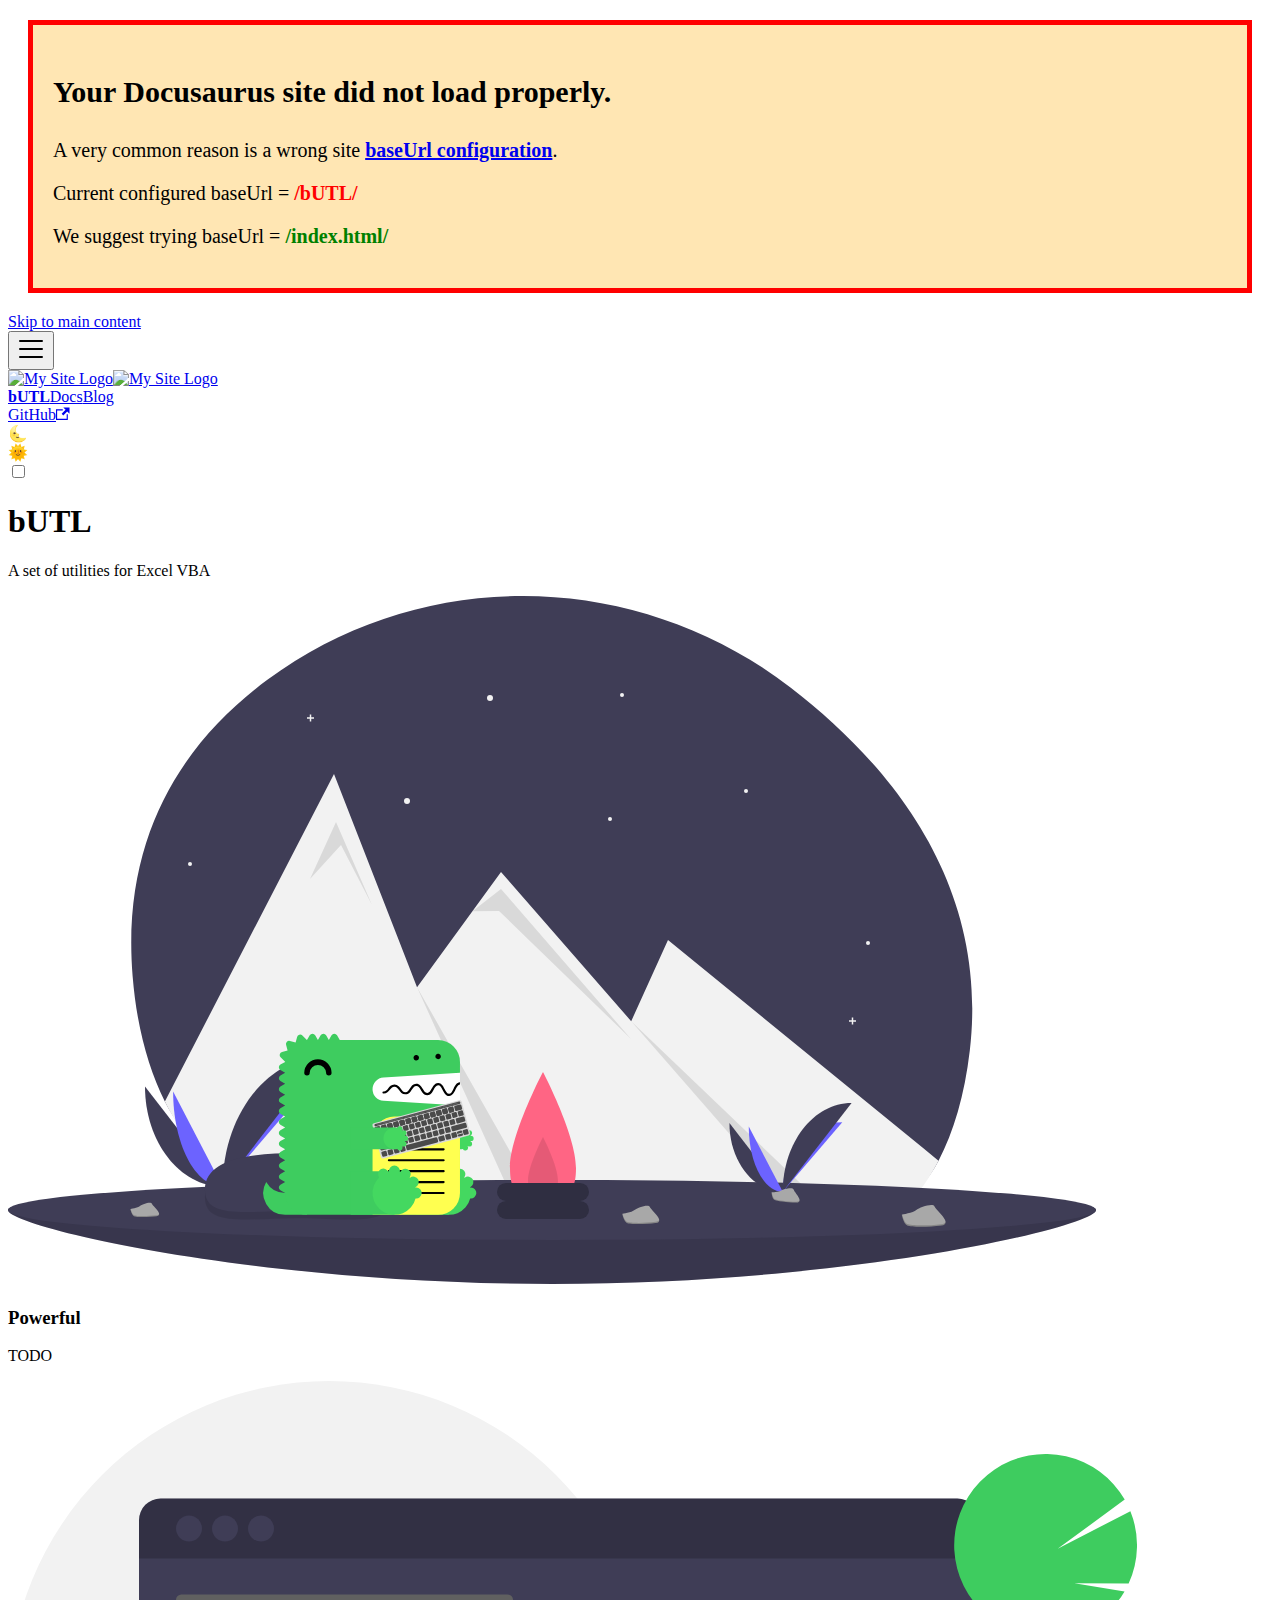
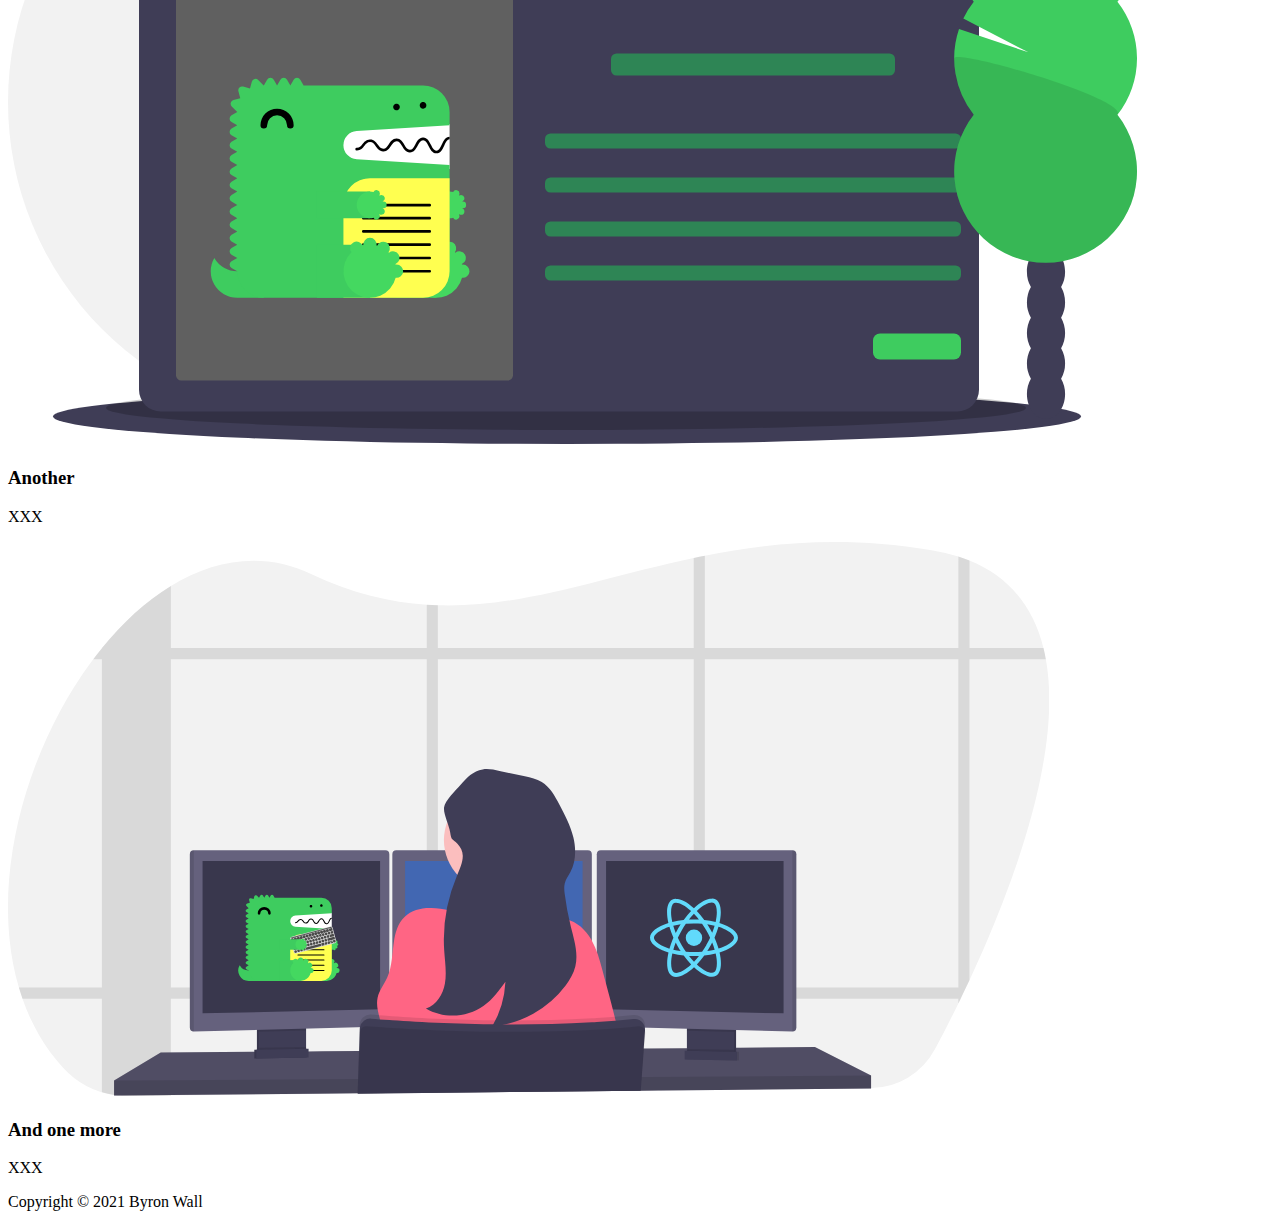
==== commit ee9b1792: "Deploy website - based on 4c0a4aa912190847cb10c648ff0591e5dd855aac" ====
--- a/index.html
+++ b/index.html
@@ -4,15 +4,15 @@
 <meta charset="UTF-8">
 <meta name="viewport" content="width=device-width,initial-scale=1">
 <meta name="generator" content="Docusaurus v2.0.0-beta.14">
-<link rel="alternate" type="application/rss+xml" href="/blog/rss.xml" title="bUTL RSS Feed">
-<link rel="alternate" type="application/atom+xml" href="/blog/atom.xml" title="bUTL Atom Feed"><title data-react-helmet="true">bUTL Docs | bUTL</title><meta data-react-helmet="true" property="og:title" content="bUTL Docs | bUTL"><meta data-react-helmet="true" name="twitter:card" content="summary_large_image"><meta data-react-helmet="true" name="description" content="Description will go into a meta tag in &lt;head /&gt;"><meta data-react-helmet="true" property="og:description" content="Description will go into a meta tag in &lt;head /&gt;"><meta data-react-helmet="true" property="og:url" content="https://byronwall.github.io/"><meta data-react-helmet="true" name="docusaurus_locale" content="en"><meta data-react-helmet="true" name="docusaurus_tag" content="default"><link data-react-helmet="true" rel="icon" href="/img/favicon.ico"><link data-react-helmet="true" rel="canonical" href="https://byronwall.github.io/"><link data-react-helmet="true" rel="alternate" href="https://byronwall.github.io/" hreflang="en"><link data-react-helmet="true" rel="alternate" href="https://byronwall.github.io/" hreflang="x-default"><script data-react-helmet="true">function maybeInsertBanner(){window.__DOCUSAURUS_INSERT_BASEURL_BANNER&&insertBanner()}function insertBanner(){var n=document.getElementById("docusaurus-base-url-issue-banner-container");if(n){n.innerHTML='\n<div id="docusaurus-base-url-issue-banner" style="border: thick solid red; background-color: rgb(255, 230, 179); margin: 20px; padding: 20px; font-size: 20px;">\n   <p style="font-weight: bold; font-size: 30px;">Your Docusaurus site did not load properly.</p>\n   <p>A very common reason is a wrong site <a href="https://docusaurus.io/docs/docusaurus.config.js/#baseurl" style="font-weight: bold;">baseUrl configuration</a>.</p>\n   <p>Current configured baseUrl = <span style="font-weight: bold; color: red;">/</span>  (default value)</p>\n   <p>We suggest trying baseUrl = <span id="docusaurus-base-url-issue-banner-suggestion-container" style="font-weight: bold; color: green;"></span></p>\n</div>\n';var e=document.getElementById("docusaurus-base-url-issue-banner-suggestion-container"),s=window.location.pathname,r="/"===s.substr(-1)?s:s+"/";e.innerHTML=r}}window.__DOCUSAURUS_INSERT_BASEURL_BANNER=!0,document.addEventListener("DOMContentLoaded",maybeInsertBanner)</script><link rel="stylesheet" href="/assets/css/styles.663ff1a6.css">
-<link rel="preload" href="/assets/js/runtime~main.9b7cae02.js" as="script">
-<link rel="preload" href="/assets/js/main.c1f9f450.js" as="script">
+<link rel="alternate" type="application/rss+xml" href="/bUTL/blog/rss.xml" title="bUTL RSS Feed">
+<link rel="alternate" type="application/atom+xml" href="/bUTL/blog/atom.xml" title="bUTL Atom Feed"><title data-react-helmet="true">bUTL Docs | bUTL</title><meta data-react-helmet="true" property="og:title" content="bUTL Docs | bUTL"><meta data-react-helmet="true" name="twitter:card" content="summary_large_image"><meta data-react-helmet="true" name="description" content="Description will go into a meta tag in &lt;head /&gt;"><meta data-react-helmet="true" property="og:description" content="Description will go into a meta tag in &lt;head /&gt;"><meta data-react-helmet="true" property="og:url" content="https://byronwall.github.io/bUTL/"><meta data-react-helmet="true" name="docusaurus_locale" content="en"><meta data-react-helmet="true" name="docusaurus_tag" content="default"><link data-react-helmet="true" rel="icon" href="/bUTL/img/favicon.ico"><link data-react-helmet="true" rel="canonical" href="https://byronwall.github.io/bUTL/"><link data-react-helmet="true" rel="alternate" href="https://byronwall.github.io/bUTL/" hreflang="en"><link data-react-helmet="true" rel="alternate" href="https://byronwall.github.io/bUTL/" hreflang="x-default"><script data-react-helmet="true">function maybeInsertBanner(){window.__DOCUSAURUS_INSERT_BASEURL_BANNER&&insertBanner()}function insertBanner(){var n=document.getElementById("docusaurus-base-url-issue-banner-container");if(n){n.innerHTML='\n<div id="docusaurus-base-url-issue-banner" style="border: thick solid red; background-color: rgb(255, 230, 179); margin: 20px; padding: 20px; font-size: 20px;">\n   <p style="font-weight: bold; font-size: 30px;">Your Docusaurus site did not load properly.</p>\n   <p>A very common reason is a wrong site <a href="https://docusaurus.io/docs/docusaurus.config.js/#baseurl" style="font-weight: bold;">baseUrl configuration</a>.</p>\n   <p>Current configured baseUrl = <span style="font-weight: bold; color: red;">/bUTL/</span> </p>\n   <p>We suggest trying baseUrl = <span id="docusaurus-base-url-issue-banner-suggestion-container" style="font-weight: bold; color: green;"></span></p>\n</div>\n';var e=document.getElementById("docusaurus-base-url-issue-banner-suggestion-container"),s=window.location.pathname,r="/"===s.substr(-1)?s:s+"/";e.innerHTML=r}}window.__DOCUSAURUS_INSERT_BASEURL_BANNER=!0,document.addEventListener("DOMContentLoaded",maybeInsertBanner)</script><link rel="stylesheet" href="/bUTL/assets/css/styles.663ff1a6.css">
+<link rel="preload" href="/bUTL/assets/js/runtime~main.9d62dcc1.js" as="script">
+<link rel="preload" href="/bUTL/assets/js/main.d030d661.js" as="script">
 </head>
 <body>
 <script>!function(){function t(t){document.documentElement.setAttribute("data-theme",t)}var e=function(){var t=null;try{t=localStorage.getItem("theme")}catch(t){}return t}();t(null!==e?e:"light")}()</script><div id="__docusaurus">
-<div id="docusaurus-base-url-issue-banner-container"></div><div><a href="#" class="skipToContent_OuoZ">Skip to main content</a></div><nav class="navbar navbar--fixed-top"><div class="navbar__inner"><div class="navbar__items"><button aria-label="Navigation bar toggle" class="navbar__toggle clean-btn" type="button" tabindex="0"><svg width="30" height="30" viewBox="0 0 30 30" aria-hidden="true"><path stroke="currentColor" stroke-linecap="round" stroke-miterlimit="10" stroke-width="2" d="M4 7h22M4 15h22M4 23h22"></path></svg></button><a class="navbar__brand" href="/"><div class="navbar__logo"><img src="/img/logo.svg" alt="My Site Logo" class="themedImage_TMUO themedImage--light_4Vu1"><img src="/img/logo.svg" alt="My Site Logo" class="themedImage_TMUO themedImage--dark_uzRr"></div><b class="navbar__title">bUTL</b></a><a class="navbar__item navbar__link" href="/docs/bUTL">Docs</a><a class="navbar__item navbar__link" href="/blog">Blog</a></div><div class="navbar__items navbar__items--right"><a href="https://github.com/byronwall/bUTL" target="_blank" rel="noopener noreferrer" class="navbar__item navbar__link"><span>GitHub<svg width="13.5" height="13.5" aria-hidden="true" viewBox="0 0 24 24" class="iconExternalLink_wgqa"><path fill="currentColor" d="M21 13v10h-21v-19h12v2h-10v15h17v-8h2zm3-12h-10.988l4.035 4-6.977 7.07 2.828 2.828 6.977-7.07 4.125 4.172v-11z"></path></svg></span></a><div class="toggle_iYfV toggle_2i4l toggleDisabled_xj38"><div class="toggleTrack_t-f2" role="button" tabindex="-1"><div class="toggleTrackCheck_mk7D"><span class="toggleIcon_pHJ9">🌜</span></div><div class="toggleTrackX_dm8H"><span class="toggleIcon_pHJ9">🌞</span></div><div class="toggleTrackThumb_W6To"></div></div><input type="checkbox" class="toggleScreenReader_h9qa" aria-label="Switch between dark and light mode"></div></div></div><div role="presentation" class="navbar-sidebar__backdrop"></div></nav><div class="main-wrapper"><header class="hero hero--primary heroBanner_etFc"><div class="container"><h1 class="hero__title">bUTL</h1><p class="hero__subtitle">A set of utilities for Excel VBA</p></div></header><main><section class="features_n4mZ"><div class="container"><div class="row"><div class="col col--4"><div class="text--center"><svg xmlns="http://www.w3.org/2000/svg" width="1088" height="687.962" viewBox="0 0 1088 687.962" class="featureSvg_d3xR" alt="Powerful"><g data-name="Group 12"><g data-name="Group 11"><path data-name="Path 83" d="M961.81 454.442c-5.27 45.15-16.22 81.4-31.25 110.31-20 38.52-54.21 54.04-84.77 70.28a193.275 193.275 0 0 1-27.46 11.94c-55.61 19.3-117.85 14.18-166.74 3.99a657.282 657.282 0 0 0-104.09-13.16q-14.97-.675-29.97-.67c-15.42.02-293.07 5.29-360.67-131.57-16.69-33.76-28.13-75-32.24-125.27-11.63-142.12 52.29-235.46 134.74-296.47 155.97-115.41 369.76-110.57 523.43 7.88 102.36 78.9 198.2 198.31 179.02 362.74Z" fill="#3f3d56"></path><path data-name="Path 84" d="M930.56 564.752c-20 38.52-47.21 64.04-77.77 80.28a193.272 193.272 0 0 1-27.46 11.94c-55.61 19.3-117.85 14.18-166.74 3.99a657.3 657.3 0 0 0-104.09-13.16q-14.97-.675-29.97-.67-23.13.03-46.25 1.72c-100.17 7.36-253.82-6.43-321.42-143.29L326 177.962l62.95 161.619 20.09 51.59 55.37-75.98L493 275.962l130.2 149.27 36.8-81.27 254.78 207.919 14.21 11.59Z" fill="#f2f2f2"></path><path data-name="Path 85" d="m302 282.962 26-57 36 83-31-60Z" opacity="0.1"></path><path data-name="Path 86" d="M554.5 647.802q-14.97-.675-29.97-.67l-115.49-255.96Z" opacity="0.1"></path><path data-name="Path 87" d="M464.411 315.191 493 292.962l130 150-132-128Z" opacity="0.1"></path><path data-name="Path 88" d="M852.79 645.032a193.265 193.265 0 0 1-27.46 11.94L623.2 425.232Z" opacity="0.1"></path><circle data-name="Ellipse 11" cx="3" cy="3" r="3" transform="translate(479 98.962)" fill="#f2f2f2"></circle><circle data-name="Ellipse 12" cx="3" cy="3" r="3" transform="translate(396 201.962)" fill="#f2f2f2"></circle><circle data-name="Ellipse 13" cx="2" cy="2" r="2" transform="translate(600 220.962)" fill="#f2f2f2"></circle><circle data-name="Ellipse 14" cx="2" cy="2" r="2" transform="translate(180 265.962)" fill="#f2f2f2"></circle><circle data-name="Ellipse 15" cx="2" cy="2" r="2" transform="translate(612 96.962)" fill="#f2f2f2"></circle><circle data-name="Ellipse 16" cx="2" cy="2" r="2" transform="translate(736 192.962)" fill="#f2f2f2"></circle><circle data-name="Ellipse 17" cx="2" cy="2" r="2" transform="translate(858 344.962)" fill="#f2f2f2"></circle><path data-name="Path 89" d="M306 121.222h-2.76v-2.76h-1.48v2.76H299v1.478h2.76v2.759h1.48V122.7H306Z" fill="#f2f2f2"></path><path data-name="Path 90" d="M848 424.222h-2.76v-2.76h-1.48v2.76H841v1.478h2.76v2.759h1.48V425.7H848Z" fill="#f2f2f2"></path><path data-name="Path 91" d="M1088 613.962c0 16.569-243.557 74-544 74s-544-57.431-544-74 243.557 14 544 14 544-30.568 544-14Z" fill="#3f3d56"></path><path data-name="Path 92" d="M1088 613.962c0 16.569-243.557 74-544 74s-544-57.431-544-74 243.557 14 544 14 544-30.568 544-14Z" opacity="0.1"></path><ellipse data-name="Ellipse 18" cx="544" cy="30" rx="544" ry="30" transform="translate(0 583.962)" fill="#3f3d56"></ellipse><path data-name="Path 93" d="M568 571.962c0 33.137-14.775 24-33 24s-33 9.137-33-24 33-96 33-96 33 62.863 33 96Z" fill="#ff6584"></path><path data-name="Path 94" d="M550 584.641c0 15.062-6.716 10.909-15 10.909s-15 4.153-15-10.909 15-43.636 15-43.636 15 28.576 15 43.636Z" opacity="0.1"></path><rect data-name="Rectangle 97" width="92" height="18" rx="9" transform="translate(489 604.962)" fill="#2f2e41"></rect><rect data-name="Rectangle 98" width="92" height="18" rx="9" transform="translate(489 586.962)" fill="#2f2e41"></rect><path data-name="Path 95" d="M137 490.528c0 55.343 34.719 100.126 77.626 100.126" fill="#3f3d56"></path><path data-name="Path 96" d="M214.626 590.654c0-55.965 38.745-101.251 86.626-101.251" fill="#6c63ff"></path><path data-name="Path 97" d="M165.125 495.545c0 52.57 22.14 95.109 49.5 95.109" fill="#6c63ff"></path><path data-name="Path 98" d="M214.626 590.654c0-71.511 44.783-129.377 100.126-129.377" fill="#3f3d56"></path><path data-name="Path 99" d="M198.3 591.36s11.009-.339 14.326-2.7 16.934-5.183 17.757-1.395 16.544 18.844 4.115 18.945-28.879-1.936-32.19-3.953-4.008-10.897-4.008-10.897Z" fill="#a8a8a8"></path><path data-name="Path 100" d="M234.716 604.89c-12.429.1-28.879-1.936-32.19-3.953-2.522-1.536-3.527-7.048-3.863-9.591l-.368.014s.7 8.879 4.009 10.9 19.761 4.053 32.19 3.953c3.588-.029 4.827-1.305 4.759-3.2-.498 1.142-1.867 1.855-4.537 1.877Z" opacity="0.2"></path><path data-name="Path 101" d="M721.429 527.062c0 38.029 23.857 68.8 53.341 68.8" fill="#3f3d56"></path><path data-name="Path 102" d="M774.769 595.863c0-38.456 26.623-69.575 59.525-69.575" fill="#6c63ff"></path><path data-name="Path 103" d="M740.755 530.509c0 36.124 15.213 65.354 34.014 65.354" fill="#6c63ff"></path><path data-name="Path 104" d="M774.769 595.863c0-49.139 30.773-88.9 68.8-88.9" fill="#3f3d56"></path><path data-name="Path 105" d="M763.548 596.348s7.565-.233 9.844-1.856 11.636-3.562 12.2-.958 11.368 12.949 2.828 13.018-19.844-1.33-22.119-2.716-2.753-7.488-2.753-7.488Z" fill="#a8a8a8"></path><path data-name="Path 106" d="M788.574 605.645c-8.54.069-19.844-1.33-22.119-2.716-1.733-1.056-2.423-4.843-2.654-6.59l-.253.01s.479 6.1 2.755 7.487 13.579 2.785 22.119 2.716c2.465-.02 3.317-.9 3.27-2.2-.343.788-1.283 1.278-3.118 1.293Z" opacity="0.2"></path><path data-name="Path 107" d="M893.813 618.699s11.36-1.729 14.5-4.591 16.89-7.488 18.217-3.667 19.494 17.447 6.633 19.107-30.153 1.609-33.835-.065-5.515-10.784-5.515-10.784Z" fill="#a8a8a8"></path><path data-name="Path 108" d="M933.228 628.154c-12.86 1.659-30.153 1.609-33.835-.065-2.8-1.275-4.535-6.858-5.2-9.45l-.379.061s1.833 9.109 5.516 10.783 20.975 1.725 33.835.065c3.712-.479 4.836-1.956 4.529-3.906-.375 1.246-1.703 2.156-4.466 2.512Z" opacity="0.2"></path><path data-name="Path 109" d="M614.26 617.881s9.587-1.459 12.237-3.875 14.255-6.32 15.374-3.095 16.452 14.725 5.6 16.125-25.448 1.358-28.555-.055-4.656-9.1-4.656-9.1Z" fill="#a8a8a8"></path><path data-name="Path 110" d="M647.524 625.856c-10.853 1.4-25.448 1.358-28.555-.055-2.367-1.076-3.827-5.788-4.39-7.976l-.32.051s1.547 7.687 4.655 9.1 17.7 1.456 28.555.055c3.133-.4 4.081-1.651 3.822-3.3-.314 1.057-1.435 1.825-3.767 2.125Z" opacity="0.2"></path><path data-name="Path 111" d="M122.389 613.09s7.463-1.136 9.527-3.016 11.1-4.92 11.969-2.409 12.808 11.463 4.358 12.553-19.811 1.057-22.23-.043-3.624-7.085-3.624-7.085Z" fill="#a8a8a8"></path><path data-name="Path 112" d="M148.285 619.302c-8.449 1.09-19.811 1.057-22.23-.043-1.842-.838-2.979-4.506-3.417-6.209l-.249.04s1.2 5.984 3.624 7.085 13.781 1.133 22.23.043c2.439-.315 3.177-1.285 2.976-2.566-.246.818-1.119 1.416-2.934 1.65Z" opacity="0.2"></path><path data-name="Path 113" d="M383.7 601.318c0 30.22-42.124 20.873-93.7 20.873s-93.074 9.347-93.074-20.873 42.118-36.793 93.694-36.793 93.08 6.573 93.08 36.793Z" opacity="0.1"></path><path data-name="Path 114" d="M383.7 593.881c0 30.22-42.124 20.873-93.7 20.873s-93.074 9.347-93.074-20.873 42.114-36.8 93.69-36.8 93.084 6.576 93.084 36.8Z" fill="#3f3d56"></path></g><path data-name="Path 40" d="M360.175 475.732h91.791v37.153h-91.791Z" fill="#fff" fill-rule="evenodd"></path><path data-name="Path 41" d="M277.126 597.026a21.828 21.828 0 0 1-18.908-10.927 21.829 21.829 0 0 0 18.908 32.782h21.855v-21.855Z" fill="#3ecc5f" fill-rule="evenodd"></path><path data-name="Path 42" d="m375.451 481.607 76.514-4.782v-10.928a21.854 21.854 0 0 0-21.855-21.855h-98.347l-2.732-4.735a3.154 3.154 0 0 0-5.464 0l-2.732 4.732-2.732-4.732a3.154 3.154 0 0 0-5.464 0l-2.732 4.732-2.731-4.732a3.154 3.154 0 0 0-5.464 0l-2.732 4.735h-.071l-4.526-4.525a3.153 3.153 0 0 0-5.276 1.414l-1.5 5.577-5.674-1.521a3.154 3.154 0 0 0-3.863 3.864l1.52 5.679-5.575 1.494a3.155 3.155 0 0 0-1.416 5.278l4.526 4.526v.07l-4.735 2.731a3.154 3.154 0 0 0 0 5.464l4.732 2.732-4.732 2.732a3.154 3.154 0 0 0 0 5.464l4.732 2.732-4.732 2.731a3.154 3.154 0 0 0 0 5.464l4.732 2.732-4.732 2.727a3.154 3.154 0 0 0 0 5.464l4.735 2.736-4.735 2.732a3.154 3.154 0 0 0 0 5.464l4.732 2.732-4.732 2.732a3.154 3.154 0 0 0 0 5.464l4.732 2.732-4.732 2.731a3.154 3.154 0 0 0 0 5.464l4.732 2.732-4.732 2.732a3.154 3.154 0 0 0 0 5.464l4.732 2.732-4.732 2.731a3.154 3.154 0 0 0 0 5.464l4.732 2.732-4.732 2.731a3.154 3.154 0 0 0 0 5.464l4.732 2.732-4.732 2.735a3.154 3.154 0 0 0 0 5.464l4.732 2.732-4.732 2.728a3.154 3.154 0 0 0 0 5.464l4.732 2.732a21.854 21.854 0 0 0 21.858 21.855h131.13a21.854 21.854 0 0 0 21.855-21.855v-87.42l-76.514-4.782a11.632 11.632 0 0 1 0-23.219" fill="#3ecc5f" fill-rule="evenodd"></path><path data-name="Path 43" d="M408.255 618.882h32.782v-43.71h-32.782Z" fill="#3ecc5f" fill-rule="evenodd"></path><path data-name="Path 44" d="M462.893 591.563a5.438 5.438 0 0 0-.7.07c-.042-.164-.081-.329-.127-.493a5.457 5.457 0 1 0-5.4-9.372q-.181-.185-.366-.367a5.454 5.454 0 1 0-9.384-5.4c-.162-.046-.325-.084-.486-.126a5.467 5.467 0 1 0-10.788 0c-.162.042-.325.08-.486.126a5.457 5.457 0 1 0-9.384 5.4 21.843 21.843 0 1 0 36.421 21.02 5.452 5.452 0 1 0 .7-10.858" fill="#44d860" fill-rule="evenodd"></path><path data-name="Path 45" d="M419.183 553.317h32.782v-21.855h-32.782Z" fill="#3ecc5f" fill-rule="evenodd"></path><path data-name="Path 46" d="M462.893 545.121a2.732 2.732 0 1 0 0-5.464 2.811 2.811 0 0 0-.349.035c-.022-.082-.04-.164-.063-.246a2.733 2.733 0 0 0-1.052-5.253 2.7 2.7 0 0 0-1.648.566q-.09-.093-.184-.184a2.7 2.7 0 0 0 .553-1.633 2.732 2.732 0 0 0-5.245-1.07 10.928 10.928 0 1 0 0 21.031 2.732 2.732 0 0 0 5.245-1.07 2.7 2.7 0 0 0-.553-1.633q.093-.09.184-.184a2.7 2.7 0 0 0 1.648.566 2.732 2.732 0 0 0 1.052-5.253c.023-.081.042-.164.063-.246a2.814 2.814 0 0 0 .349.035" fill="#44d860" fill-rule="evenodd"></path><path data-name="Path 47" d="M320.836 479.556a2.732 2.732 0 0 1-2.732-2.732 8.2 8.2 0 0 0-16.391 0 2.732 2.732 0 0 1-5.464 0 13.66 13.66 0 0 1 27.319 0 2.732 2.732 0 0 1-2.732 2.732" fill-rule="evenodd"></path><path data-name="Path 48" d="M364.546 618.881h65.565a21.854 21.854 0 0 0 21.855-21.855v-76.492h-65.565a21.854 21.854 0 0 0-21.855 21.855Z" fill="#ffff50" fill-rule="evenodd"></path><path data-name="Path 49" d="M435.596 554.41h-54.681a1.093 1.093 0 1 1 0-2.185h54.681a1.093 1.093 0 0 1 0 2.185m0 21.855h-54.681a1.093 1.093 0 1 1 0-2.186h54.681a1.093 1.093 0 0 1 0 2.186m0 21.855h-54.681a1.093 1.093 0 1 1 0-2.185h54.681a1.093 1.093 0 0 1 0 2.185m0-54.434h-54.681a1.093 1.093 0 1 1 0-2.185h54.681a1.093 1.093 0 0 1 0 2.185m0 21.652h-54.681a1.093 1.093 0 1 1 0-2.186h54.681a1.093 1.093 0 0 1 0 2.186m0 21.855h-54.681a1.093 1.093 0 1 1 0-2.186h54.681a1.093 1.093 0 0 1 0 2.186m16.369-100.959c-.013 0-.024-.007-.037-.005-3.377.115-4.974 3.492-6.384 6.472-1.471 3.114-2.608 5.139-4.473 5.078-2.064-.074-3.244-2.406-4.494-4.874-1.436-2.835-3.075-6.049-6.516-5.929-3.329.114-4.932 3.053-6.346 5.646-1.5 2.762-2.529 4.442-4.5 4.364-2.106-.076-3.225-1.972-4.52-4.167-1.444-2.443-3.112-5.191-6.487-5.1-3.272.113-4.879 2.606-6.3 4.808-1.5 2.328-2.552 3.746-4.551 3.662-2.156-.076-3.27-1.65-4.558-3.472-1.447-2.047-3.077-4.363-6.442-4.251-3.2.109-4.807 2.153-6.224 3.954-1.346 1.709-2.4 3.062-4.621 2.977a1.094 1.094 0 0 0-.079 2.186c3.3.11 4.967-1.967 6.417-3.81 1.286-1.635 2.4-3.045 4.582-3.12 2.1-.09 3.091 1.218 4.584 3.327 1.417 2 3.026 4.277 6.263 4.394 3.391.114 5.022-2.42 6.467-4.663 1.292-2 2.406-3.734 4.535-3.807 1.959-.073 3.026 1.475 4.529 4.022 1.417 2.4 3.023 5.121 6.324 5.241 3.415.118 5.064-2.863 6.5-5.5 1.245-2.282 2.419-4.437 4.5-4.509 1.959-.046 2.981 1.743 4.492 4.732 1.412 2.79 3.013 5.95 6.365 6.071h.185c3.348 0 4.937-3.36 6.343-6.331 1.245-2.634 2.423-5.114 4.444-5.216Z" fill-rule="evenodd"></path><path data-name="Path 50" d="M342.691 618.882h43.71v-43.71h-43.71Z" fill="#3ecc5f" fill-rule="evenodd"></path><g data-name="Group 8" transform="rotate(-14.98 2188.845 -1120.376)"><rect data-name="Rectangle 3" width="92.361" height="36.462" rx="2" fill="#d8d8d8"></rect><g data-name="Group 2" transform="translate(1.531 23.03)" fill="#4a4a4a"><rect data-name="Rectangle 4" width="5.336" height="5.336" rx="1" transform="translate(16.797)"></rect><rect data-name="Rectangle 5" width="5.336" height="5.336" rx="1" transform="translate(23.12)"></rect><rect data-name="Rectangle 6" width="5.336" height="5.336" rx="1" transform="translate(29.444)"></rect><rect data-name="Rectangle 7" width="5.336" height="5.336" rx="1" transform="translate(35.768)"></rect><rect data-name="Rectangle 8" width="5.336" height="5.336" rx="1" transform="translate(42.091)"></rect><rect data-name="Rectangle 9" width="5.336" height="5.336" rx="1" transform="translate(48.415)"></rect><rect data-name="Rectangle 10" width="5.336" height="5.336" rx="1" transform="translate(54.739)"></rect><rect data-name="Rectangle 11" width="5.336" height="5.336" rx="1" transform="translate(61.063)"></rect><rect data-name="Rectangle 12" width="5.336" height="5.336" rx="1" transform="translate(67.386)"></rect><path data-name="Path 51" d="M1.093 0h13.425a1.093 1.093 0 0 1 1.093 1.093v3.15a1.093 1.093 0 0 1-1.093 1.093H1.093A1.093 1.093 0 0 1 0 4.243v-3.15A1.093 1.093 0 0 1 1.093 0ZM75 0h13.426a1.093 1.093 0 0 1 1.093 1.093v3.15a1.093 1.093 0 0 1-1.093 1.093H75a1.093 1.093 0 0 1-1.093-1.093v-3.15A1.093 1.093 0 0 1 75 0Z" fill-rule="evenodd"></path></g><g data-name="Group 3" transform="translate(1.531 10.261)" fill="#4a4a4a"><path data-name="Path 52" d="M1.093 0h5.125A1.093 1.093 0 0 1 7.31 1.093v3.149a1.093 1.093 0 0 1-1.092 1.093H1.093A1.093 1.093 0 0 1 0 4.242V1.093A1.093 1.093 0 0 1 1.093 0Z" fill-rule="evenodd"></path><rect data-name="Rectangle 13" width="5.336" height="5.336" rx="1" transform="translate(8.299)"></rect><rect data-name="Rectangle 14" width="5.336" height="5.336" rx="1" transform="translate(14.623)"></rect><rect data-name="Rectangle 15" width="5.336" height="5.336" rx="1" transform="translate(20.947)"></rect><rect data-name="Rectangle 16" width="5.336" height="5.336" rx="1" transform="translate(27.271)"></rect><rect data-name="Rectangle 17" width="5.336" height="5.336" rx="1" transform="translate(33.594)"></rect><rect data-name="Rectangle 18" width="5.336" height="5.336" rx="1" transform="translate(39.918)"></rect><rect data-name="Rectangle 19" width="5.336" height="5.336" rx="1" transform="translate(46.242)"></rect><rect data-name="Rectangle 20" width="5.336" height="5.336" rx="1" transform="translate(52.565)"></rect><rect data-name="Rectangle 21" width="5.336" height="5.336" rx="1" transform="translate(58.888)"></rect><rect data-name="Rectangle 22" width="5.336" height="5.336" rx="1" transform="translate(65.212)"></rect><rect data-name="Rectangle 23" width="5.336" height="5.336" rx="1" transform="translate(71.536)"></rect><rect data-name="Rectangle 24" width="5.336" height="5.336" rx="1" transform="translate(77.859)"></rect><rect data-name="Rectangle 25" width="5.336" height="5.336" rx="1" transform="translate(84.183)"></rect></g><g data-name="Group 4" transform="rotate(180 45.525 4.773)" fill="#4a4a4a"><path data-name="Path 53" d="M1.093 0h5.126a1.093 1.093 0 0 1 1.093 1.093v3.15a1.093 1.093 0 0 1-1.093 1.093H1.093A1.093 1.093 0 0 1 0 4.243v-3.15A1.093 1.093 0 0 1 1.093 0Z" fill-rule="evenodd"></path><rect data-name="Rectangle 26" width="5.336" height="5.336" rx="1" transform="translate(8.299)"></rect><rect data-name="Rectangle 27" width="5.336" height="5.336" rx="1" transform="translate(14.623)"></rect><rect data-name="Rectangle 28" width="5.336" height="5.336" rx="1" transform="translate(20.947)"></rect><rect data-name="Rectangle 29" width="5.336" height="5.336" rx="1" transform="translate(27.271)"></rect><rect data-name="Rectangle 30" width="5.336" height="5.336" rx="1" transform="translate(33.594)"></rect><rect data-name="Rectangle 31" width="5.336" height="5.336" rx="1" transform="translate(39.918)"></rect><rect data-name="Rectangle 32" width="5.336" height="5.336" rx="1" transform="translate(46.242)"></rect><rect data-name="Rectangle 33" width="5.336" height="5.336" rx="1" transform="translate(52.565)"></rect><rect data-name="Rectangle 34" width="5.336" height="5.336" rx="1" transform="translate(58.889)"></rect><rect data-name="Rectangle 35" width="5.336" height="5.336" rx="1" transform="translate(65.213)"></rect><rect data-name="Rectangle 36" width="5.336" height="5.336" rx="1" transform="translate(71.537)"></rect><rect data-name="Rectangle 37" width="5.336" height="5.336" rx="1" transform="translate(77.86)"></rect><rect data-name="Rectangle 38" width="5.336" height="5.336" rx="1" transform="translate(84.183)"></rect><rect data-name="Rectangle 39" width="5.336" height="5.336" rx="1" transform="translate(8.299)"></rect><rect data-name="Rectangle 40" width="5.336" height="5.336" rx="1" transform="translate(14.623)"></rect><rect data-name="Rectangle 41" width="5.336" height="5.336" rx="1" transform="translate(20.947)"></rect><rect data-name="Rectangle 42" width="5.336" height="5.336" rx="1" transform="translate(27.271)"></rect><rect data-name="Rectangle 43" width="5.336" height="5.336" rx="1" transform="translate(33.594)"></rect><rect data-name="Rectangle 44" width="5.336" height="5.336" rx="1" transform="translate(39.918)"></rect><rect data-name="Rectangle 45" width="5.336" height="5.336" rx="1" transform="translate(46.242)"></rect><rect data-name="Rectangle 46" width="5.336" height="5.336" rx="1" transform="translate(52.565)"></rect><rect data-name="Rectangle 47" width="5.336" height="5.336" rx="1" transform="translate(58.889)"></rect><rect data-name="Rectangle 48" width="5.336" height="5.336" rx="1" transform="translate(65.213)"></rect><rect data-name="Rectangle 49" width="5.336" height="5.336" rx="1" transform="translate(71.537)"></rect><rect data-name="Rectangle 50" width="5.336" height="5.336" rx="1" transform="translate(77.86)"></rect><rect data-name="Rectangle 51" width="5.336" height="5.336" rx="1" transform="translate(84.183)"></rect></g><g data-name="Group 6" fill="#4a4a4a"><path data-name="Path 54" d="M2.624 16.584h7.3a1.093 1.093 0 0 1 1.092 1.093v3.15a1.093 1.093 0 0 1-1.093 1.093h-7.3a1.093 1.093 0 0 1-1.092-1.093v-3.149a1.093 1.093 0 0 1 1.093-1.094Z" fill-rule="evenodd"></path><g data-name="Group 5" transform="translate(12.202 16.584)"><rect data-name="Rectangle 52" width="5.336" height="5.336" rx="1"></rect><rect data-name="Rectangle 53" width="5.336" height="5.336" rx="1" transform="translate(6.324)"></rect><rect data-name="Rectangle 54" width="5.336" height="5.336" rx="1" transform="translate(12.647)"></rect><rect data-name="Rectangle 55" width="5.336" height="5.336" rx="1" transform="translate(18.971)"></rect><rect data-name="Rectangle 56" width="5.336" height="5.336" rx="1" transform="translate(25.295)"></rect><rect data-name="Rectangle 57" width="5.336" height="5.336" rx="1" transform="translate(31.619)"></rect><rect data-name="Rectangle 58" width="5.336" height="5.336" rx="1" transform="translate(37.942)"></rect><rect data-name="Rectangle 59" width="5.336" height="5.336" rx="1" transform="translate(44.265)"></rect><rect data-name="Rectangle 60" width="5.336" height="5.336" rx="1" transform="translate(50.589)"></rect><rect data-name="Rectangle 61" width="5.336" height="5.336" rx="1" transform="translate(56.912)"></rect><rect data-name="Rectangle 62" width="5.336" height="5.336" rx="1" transform="translate(63.236)"></rect></g><path data-name="Path 55" d="M83.053 16.584h6.906a1.093 1.093 0 0 1 1.091 1.093v3.15a1.093 1.093 0 0 1-1.091 1.093h-6.907a1.093 1.093 0 0 1-1.093-1.093v-3.149a1.093 1.093 0 0 1 1.093-1.094Z" fill-rule="evenodd"></path></g><g data-name="Group 7" transform="translate(1.531 29.627)" fill="#4a4a4a"><rect data-name="Rectangle 63" width="5.336" height="5.336" rx="1"></rect><rect data-name="Rectangle 64" width="5.336" height="5.336" rx="1" transform="translate(6.324)"></rect><rect data-name="Rectangle 65" width="5.336" height="5.336" rx="1" transform="translate(12.647)"></rect><rect data-name="Rectangle 66" width="5.336" height="5.336" rx="1" transform="translate(18.971)"></rect><path data-name="Path 56" d="M26.387 0h30.422a1.093 1.093 0 0 1 1.093 1.093v3.151a1.093 1.093 0 0 1-1.093 1.093H26.387a1.093 1.093 0 0 1-1.093-1.093V1.093A1.093 1.093 0 0 1 26.387 0Zm33.594 0h3.942a1.093 1.093 0 0 1 1.093 1.093v3.151a1.093 1.093 0 0 1-1.093 1.093h-3.942a1.093 1.093 0 0 1-1.093-1.093V1.093A1.093 1.093 0 0 1 59.981 0Z" fill-rule="evenodd"></path><rect data-name="Rectangle 67" width="5.336" height="5.336" rx="1" transform="translate(66.003)"></rect><rect data-name="Rectangle 68" width="5.336" height="5.336" rx="1" transform="translate(72.327)"></rect><rect data-name="Rectangle 69" width="5.336" height="5.336" rx="1" transform="translate(84.183)"></rect><path data-name="Path 57" d="M78.254 2.273v-1.18A1.093 1.093 0 0 1 79.347 0h3.15a1.093 1.093 0 0 1 1.093 1.093v1.18Z"></path><path data-name="Path 58" d="M83.591 3.063v1.18a1.093 1.093 0 0 1-1.093 1.093h-3.15a1.093 1.093 0 0 1-1.093-1.093v-1.18Z"></path></g><rect data-name="Rectangle 70" width="88.927" height="2.371" rx="1.085" transform="translate(1.925 1.17)" fill="#4a4a4a"></rect><rect data-name="Rectangle 71" width="4.986" height="1.581" rx="0.723" transform="translate(4.1 1.566)" fill="#d8d8d8" opacity="0.136"></rect><rect data-name="Rectangle 72" width="4.986" height="1.581" rx="0.723" transform="translate(10.923 1.566)" fill="#d8d8d8" opacity="0.136"></rect><rect data-name="Rectangle 73" width="4.986" height="1.581" rx="0.723" transform="translate(16.173 1.566)" fill="#d8d8d8" opacity="0.136"></rect><rect data-name="Rectangle 74" width="4.986" height="1.581" rx="0.723" transform="translate(21.421 1.566)" fill="#d8d8d8" opacity="0.136"></rect><rect data-name="Rectangle 75" width="4.986" height="1.581" rx="0.723" transform="translate(26.671 1.566)" fill="#d8d8d8" opacity="0.136"></rect><rect data-name="Rectangle 76" width="4.986" height="1.581" rx="0.723" transform="translate(33.232 1.566)" fill="#d8d8d8" opacity="0.136"></rect><rect data-name="Rectangle 77" width="4.986" height="1.581" rx="0.723" transform="translate(38.48 1.566)" fill="#d8d8d8" opacity="0.136"></rect><rect data-name="Rectangle 78" width="4.986" height="1.581" rx="0.723" transform="translate(43.73 1.566)" fill="#d8d8d8" opacity="0.136"></rect><rect data-name="Rectangle 79" width="4.986" height="1.581" rx="0.723" transform="translate(48.978 1.566)" fill="#d8d8d8" opacity="0.136"></rect><rect data-name="Rectangle 80" width="4.986" height="1.581" rx="0.723" transform="translate(55.54 1.566)" fill="#d8d8d8" opacity="0.136"></rect><rect data-name="Rectangle 81" width="4.986" height="1.581" rx="0.723" transform="translate(60.788 1.566)" fill="#d8d8d8" opacity="0.136"></rect><rect data-name="Rectangle 82" width="4.986" height="1.581" rx="0.723" transform="translate(66.038 1.566)" fill="#d8d8d8" opacity="0.136"></rect><rect data-name="Rectangle 83" width="4.986" height="1.581" rx="0.723" transform="translate(72.599 1.566)" fill="#d8d8d8" opacity="0.136"></rect><rect data-name="Rectangle 84" width="4.986" height="1.581" rx="0.723" transform="translate(77.847 1.566)" fill="#d8d8d8" opacity="0.136"></rect><rect data-name="Rectangle 85" width="4.986" height="1.581" rx="0.723" transform="translate(83.097 1.566)" fill="#d8d8d8" opacity="0.136"></rect></g><path data-name="Path 59" d="M408.256 591.563a5.439 5.439 0 0 0-.7.07c-.042-.164-.081-.329-.127-.493a5.457 5.457 0 1 0-5.4-9.372q-.181-.185-.366-.367a5.454 5.454 0 1 0-9.384-5.4c-.162-.046-.325-.084-.486-.126a5.467 5.467 0 1 0-10.788 0c-.162.042-.325.08-.486.126a5.457 5.457 0 1 0-9.384 5.4 21.843 21.843 0 1 0 36.421 21.02 5.452 5.452 0 1 0 .7-10.858" fill="#44d860" fill-rule="evenodd"></path><path data-name="Path 60" d="M342.691 553.317h43.71v-21.855h-43.71Z" fill="#3ecc5f" fill-rule="evenodd"></path><path data-name="Path 61" d="M397.328 545.121a2.732 2.732 0 1 0 0-5.464 2.811 2.811 0 0 0-.349.035c-.022-.082-.04-.164-.063-.246a2.733 2.733 0 0 0-1.052-5.253 2.7 2.7 0 0 0-1.648.566q-.09-.093-.184-.184a2.7 2.7 0 0 0 .553-1.633 2.732 2.732 0 0 0-5.245-1.07 10.928 10.928 0 1 0 0 21.031 2.732 2.732 0 0 0 5.245-1.07 2.7 2.7 0 0 0-.553-1.633q.093-.09.184-.184a2.7 2.7 0 0 0 1.648.566 2.732 2.732 0 0 0 1.052-5.253c.023-.081.042-.164.063-.246a2.811 2.811 0 0 0 .349.035" fill="#44d860" fill-rule="evenodd"></path><path data-name="Path 62" d="M408.256 464.531a2.967 2.967 0 0 1-.535-.055 2.754 2.754 0 0 1-.514-.153 2.838 2.838 0 0 1-.471-.251 4.139 4.139 0 0 1-.415-.339 3.2 3.2 0 0 1-.338-.415 2.7 2.7 0 0 1-.459-1.517 2.968 2.968 0 0 1 .055-.535 3.152 3.152 0 0 1 .152-.514 2.874 2.874 0 0 1 .252-.47 2.633 2.633 0 0 1 .753-.754 2.837 2.837 0 0 1 .471-.251 2.753 2.753 0 0 1 .514-.153 2.527 2.527 0 0 1 1.071 0 2.654 2.654 0 0 1 .983.4 4.139 4.139 0 0 1 .415.339 4.019 4.019 0 0 1 .339.415 2.786 2.786 0 0 1 .251.47 2.864 2.864 0 0 1 .208 1.049 2.77 2.77 0 0 1-.8 1.934 4.139 4.139 0 0 1-.415.339 2.722 2.722 0 0 1-1.519.459m21.855-1.366a2.789 2.789 0 0 1-1.935-.8 4.162 4.162 0 0 1-.338-.415 2.7 2.7 0 0 1-.459-1.519 2.789 2.789 0 0 1 .8-1.934 4.139 4.139 0 0 1 .415-.339 2.838 2.838 0 0 1 .471-.251 2.752 2.752 0 0 1 .514-.153 2.527 2.527 0 0 1 1.071 0 2.654 2.654 0 0 1 .983.4 4.139 4.139 0 0 1 .415.339 2.79 2.79 0 0 1 .8 1.934 3.069 3.069 0 0 1-.055.535 2.779 2.779 0 0 1-.153.514 3.885 3.885 0 0 1-.251.47 4.02 4.02 0 0 1-.339.415 4.138 4.138 0 0 1-.415.339 2.722 2.722 0 0 1-1.519.459" fill-rule="evenodd"></path></g></svg></div><div class="text--center padding-horiz--md"><h3>Powerful</h3><p>TODO</p></div></div><div class="col col--4"><div class="text--center"><svg data-name="Layer 1" xmlns="http://www.w3.org/2000/svg" width="1129" height="663" viewBox="0 0 1129 663" class="featureSvg_d3xR" alt="Another"><circle cx="321" cy="321" r="321" fill="#f2f2f2"></circle><ellipse cx="559" cy="635.5" rx="514" ry="27.5" fill="#3f3d56"></ellipse><ellipse cx="558" cy="627" rx="460" ry="22" opacity="0.2"></ellipse><path fill="#3f3d56" d="M131 152.5h840v50H131z"></path><path d="M131 608.83a21.67 21.67 0 0 0 21.67 21.67h796.66A21.67 21.67 0 0 0 971 608.83V177.5H131ZM949.33 117.5H152.67A21.67 21.67 0 0 0 131 139.17v38.33h840v-38.33a21.67 21.67 0 0 0-21.67-21.67Z" fill="#3f3d56"></path><path d="M949.33 117.5H152.67A21.67 21.67 0 0 0 131 139.17v38.33h840v-38.33a21.67 21.67 0 0 0-21.67-21.67Z" opacity="0.2"></path><circle cx="181" cy="147.5" r="13" fill="#3f3d56"></circle><circle cx="217" cy="147.5" r="13" fill="#3f3d56"></circle><circle cx="253" cy="147.5" r="13" fill="#3f3d56"></circle><rect x="168" y="213.5" width="337" height="386" rx="5.335" fill="#606060"></rect><rect x="603" y="272.5" width="284" height="22" rx="5.476" fill="#2e8555"></rect><rect x="537" y="352.5" width="416" height="15" rx="5.476" fill="#2e8555"></rect><rect x="537" y="396.5" width="416" height="15" rx="5.476" fill="#2e8555"></rect><rect x="537" y="440.5" width="416" height="15" rx="5.476" fill="#2e8555"></rect><rect x="537" y="484.5" width="416" height="15" rx="5.476" fill="#2e8555"></rect><rect x="865" y="552.5" width="88" height="26" rx="7.028" fill="#3ecc5f"></rect><path d="M1053.103 506.116a30.114 30.114 0 0 0 3.983-15.266c0-13.797-8.544-24.98-19.083-24.98s-19.082 11.183-19.082 24.98a30.114 30.114 0 0 0 3.983 15.266 31.248 31.248 0 0 0 0 30.532 31.248 31.248 0 0 0 0 30.532 31.248 31.248 0 0 0 0 30.532 30.114 30.114 0 0 0-3.983 15.266c0 13.797 8.543 24.981 19.082 24.981s19.083-11.184 19.083-24.98a30.114 30.114 0 0 0-3.983-15.267 31.248 31.248 0 0 0 0-30.532 31.248 31.248 0 0 0 0-30.532 31.248 31.248 0 0 0 0-30.532Z" fill="#3f3d56"></path><ellipse cx="1038.003" cy="460.318" rx="19.083" ry="24.981" fill="#3f3d56"></ellipse><ellipse cx="1038.003" cy="429.786" rx="19.083" ry="24.981" fill="#3f3d56"></ellipse><path d="M1109.439 220.845a91.61 91.61 0 0 0 7.106-10.461l-50.14-8.235 54.228.403a91.566 91.566 0 0 0 1.746-72.426l-72.755 37.742 67.097-49.321A91.413 91.413 0 1 0 965.75 220.845a91.458 91.458 0 0 0-10.425 16.67l65.087 33.814-69.4-23.292a91.46 91.46 0 0 0 14.738 85.837 91.406 91.406 0 1 0 143.689 0 91.418 91.418 0 0 0 0-113.03Z" fill="#3ecc5f" fill-rule="evenodd"></path><path d="M946.188 277.36a91.013 91.013 0 0 0 19.562 56.514 91.406 91.406 0 1 0 143.689 0c12.25-15.553-163.25-66.774-163.25-56.515Z" opacity="0.1"></path><path d="M330.12 342.936h111.474v45.12H330.12Z" fill="#fff" fill-rule="evenodd"></path><path d="M229.263 490.241a26.51 26.51 0 0 1-22.963-13.27 26.51 26.51 0 0 0 22.963 39.812h26.541V490.24Z" fill="#3ecc5f" fill-rule="evenodd"></path><path d="m348.672 350.07 92.922-5.807v-13.27a26.54 26.54 0 0 0-26.541-26.542H295.616l-3.318-5.746a3.83 3.83 0 0 0-6.635 0l-3.318 5.746-3.317-5.746a3.83 3.83 0 0 0-6.636 0l-3.317 5.746-3.318-5.746a3.83 3.83 0 0 0-6.635 0l-3.318 5.746c-.03 0-.056.004-.086.004l-5.497-5.495a3.83 3.83 0 0 0-6.407 1.717l-1.817 6.773-6.89-1.847a3.83 3.83 0 0 0-4.691 4.693l1.844 6.891-6.77 1.814a3.832 3.832 0 0 0-1.72 6.41l5.497 5.497c0 .028-.004.055-.004.085l-5.747 3.317a3.83 3.83 0 0 0 0 6.636l5.747 3.317-5.747 3.318a3.83 3.83 0 0 0 0 6.635l5.747 3.318-5.747 3.318a3.83 3.83 0 0 0 0 6.635l5.747 3.318-5.747 3.317a3.83 3.83 0 0 0 0 6.636l5.747 3.317-5.747 3.318a3.83 3.83 0 0 0 0 6.636l5.747 3.317-5.747 3.318a3.83 3.83 0 0 0 0 6.635l5.747 3.318-5.747 3.318a3.83 3.83 0 0 0 0 6.635l5.747 3.318-5.747 3.317a3.83 3.83 0 0 0 0 6.636l5.747 3.317-5.747 3.318a3.83 3.83 0 0 0 0 6.635l5.747 3.318-5.747 3.318a3.83 3.83 0 0 0 0 6.635l5.747 3.318-5.747 3.317a3.83 3.83 0 0 0 0 6.636l5.747 3.317-5.747 3.318a3.83 3.83 0 0 0 0 6.635l5.747 3.318a26.54 26.54 0 0 0 26.541 26.542h159.249a26.54 26.54 0 0 0 26.541-26.542V384.075l-92.922-5.807a14.126 14.126 0 0 1 0-28.197" fill="#3ecc5f" fill-rule="evenodd"></path><path d="M388.511 516.783h39.812V463.7h-39.812Z" fill="#3ecc5f" fill-rule="evenodd"></path><path d="M454.865 483.606a6.602 6.602 0 0 0-.848.085c-.05-.2-.099-.4-.154-.599a6.627 6.627 0 1 0-6.557-11.382q-.22-.225-.445-.446a6.624 6.624 0 1 0-11.397-6.564c-.196-.055-.394-.102-.59-.152a6.64 6.64 0 1 0-13.101 0c-.197.05-.394.097-.59.152a6.628 6.628 0 1 0-11.398 6.564 26.528 26.528 0 1 0 44.232 25.528 6.621 6.621 0 1 0 .848-13.186" fill="#44d860" fill-rule="evenodd"></path><path d="M401.782 437.158h39.812v-26.541h-39.812Z" fill="#3ecc5f" fill-rule="evenodd"></path><path d="M454.865 427.205a3.318 3.318 0 0 0 0-6.635 3.411 3.411 0 0 0-.424.042c-.026-.1-.049-.199-.077-.298a3.319 3.319 0 0 0-1.278-6.38 3.282 3.282 0 0 0-2 .688q-.11-.113-.224-.223a3.282 3.282 0 0 0 .672-1.983 3.318 3.318 0 0 0-6.37-1.299 13.27 13.27 0 1 0 0 25.541 3.318 3.318 0 0 0 6.37-1.3 3.282 3.282 0 0 0-.672-1.982q.114-.11.223-.223a3.282 3.282 0 0 0 2.001.688 3.318 3.318 0 0 0 1.278-6.38c.028-.098.05-.199.077-.298a3.413 3.413 0 0 0 .424.042" fill="#44d860" fill-rule="evenodd"></path><path d="M282.345 347.581a3.318 3.318 0 0 1-3.317-3.318 9.953 9.953 0 1 0-19.906 0 3.318 3.318 0 1 1-6.636 0 16.588 16.588 0 1 1 33.177 0 3.318 3.318 0 0 1-3.318 3.318" fill-rule="evenodd"></path><path d="M335.428 516.783h79.625a26.54 26.54 0 0 0 26.541-26.542v-92.895H361.97a26.54 26.54 0 0 0-26.542 26.542Z" fill="#ffff50" fill-rule="evenodd"></path><path d="M421.714 438.485h-66.406a1.327 1.327 0 0 1 0-2.654h66.406a1.327 1.327 0 0 1 0 2.654m0 26.542h-66.406a1.327 1.327 0 1 1 0-2.654h66.406a1.327 1.327 0 0 1 0 2.654m0 26.541h-66.406a1.327 1.327 0 1 1 0-2.654h66.406a1.327 1.327 0 0 1 0 2.654m0-66.106h-66.406a1.327 1.327 0 0 1 0-2.655h66.406a1.327 1.327 0 0 1 0 2.655m0 26.294h-66.406a1.327 1.327 0 0 1 0-2.654h66.406a1.327 1.327 0 0 1 0 2.654m0 26.542h-66.406a1.327 1.327 0 0 1 0-2.655h66.406a1.327 1.327 0 0 1 0 2.655m19.88-122.607c-.016 0-.03-.008-.045-.007-4.1.14-6.04 4.241-7.753 7.86-1.786 3.783-3.168 6.242-5.432 6.167-2.506-.09-3.94-2.922-5.458-5.918-1.744-3.443-3.734-7.347-7.913-7.201-4.042.138-5.99 3.708-7.706 6.857-1.828 3.355-3.071 5.394-5.47 5.3-2.557-.093-3.916-2.395-5.488-5.06-1.753-2.967-3.78-6.304-7.878-6.19-3.973.137-5.925 3.166-7.648 5.84-1.822 2.826-3.098 4.549-5.527 4.447-2.618-.093-3.97-2.004-5.535-4.216-1.757-2.486-3.737-5.3-7.823-5.163-3.886.133-5.838 2.615-7.56 4.802-1.634 2.075-2.91 3.718-5.611 3.615a1.328 1.328 0 1 0-.096 2.654c4.004.134 6.032-2.389 7.793-4.628 1.562-1.985 2.91-3.698 5.564-3.789 2.556-.108 3.754 1.48 5.567 4.041 1.721 2.434 3.675 5.195 7.606 5.337 4.118.138 6.099-2.94 7.853-5.663 1.569-2.434 2.923-4.535 5.508-4.624 2.38-.088 3.674 1.792 5.5 4.885 1.722 2.916 3.671 6.22 7.68 6.365 4.147.143 6.15-3.477 7.895-6.682 1.511-2.77 2.938-5.388 5.466-5.475 2.38-.056 3.62 2.116 5.456 5.746 1.714 3.388 3.658 7.226 7.73 7.373l.224.004c4.066 0 5.996-4.08 7.704-7.689 1.511-3.198 2.942-6.21 5.397-6.334Z" fill-rule="evenodd"></path><path d="M308.887 516.783h53.083V463.7h-53.083Z" fill="#3ecc5f" fill-rule="evenodd"></path><path d="M388.511 483.606a6.602 6.602 0 0 0-.848.085c-.05-.2-.098-.4-.154-.599a6.627 6.627 0 1 0-6.557-11.382q-.22-.225-.444-.446a6.624 6.624 0 1 0-11.397-6.564c-.197-.055-.394-.102-.59-.152a6.64 6.64 0 1 0-13.102 0c-.196.05-.394.097-.59.152a6.628 6.628 0 1 0-11.397 6.564 26.528 26.528 0 1 0 44.231 25.528 6.621 6.621 0 1 0 .848-13.186" fill="#44d860" fill-rule="evenodd"></path><path d="M308.887 437.158h53.083v-26.541h-53.083Z" fill="#3ecc5f" fill-rule="evenodd"></path><path d="M375.24 427.205a3.318 3.318 0 1 0 0-6.635 3.411 3.411 0 0 0-.423.042c-.026-.1-.05-.199-.077-.298a3.319 3.319 0 0 0-1.278-6.38 3.282 3.282 0 0 0-2.001.688q-.11-.113-.223-.223a3.282 3.282 0 0 0 .671-1.983 3.318 3.318 0 0 0-6.37-1.299 13.27 13.27 0 1 0 0 25.541 3.318 3.318 0 0 0 6.37-1.3 3.282 3.282 0 0 0-.671-1.982q.113-.11.223-.223a3.282 3.282 0 0 0 2.001.688 3.318 3.318 0 0 0 1.278-6.38c.028-.098.05-.199.077-.298a3.413 3.413 0 0 0 .423.042" fill="#44d860" fill-rule="evenodd"></path><path d="M388.511 329.334a3.603 3.603 0 0 1-.65-.067 3.344 3.344 0 0 1-.624-.185 3.447 3.447 0 0 1-.572-.306 5.027 5.027 0 0 1-.504-.411 3.887 3.887 0 0 1-.41-.504 3.275 3.275 0 0 1-.558-1.845 3.602 3.602 0 0 1 .067-.65 3.826 3.826 0 0 1 .184-.624 3.489 3.489 0 0 1 .307-.57 3.197 3.197 0 0 1 .914-.916 3.447 3.447 0 0 1 .572-.305 3.344 3.344 0 0 1 .624-.186 3.07 3.07 0 0 1 1.3 0 3.223 3.223 0 0 1 1.195.49 5.028 5.028 0 0 1 .504.412 4.88 4.88 0 0 1 .411.504 3.382 3.382 0 0 1 .306.571 3.478 3.478 0 0 1 .252 1.274 3.364 3.364 0 0 1-.969 2.349 5.027 5.027 0 0 1-.504.411 3.306 3.306 0 0 1-1.845.558m26.542-1.66a3.388 3.388 0 0 1-2.35-.968 5.042 5.042 0 0 1-.41-.504 3.275 3.275 0 0 1-.558-1.845 3.387 3.387 0 0 1 .967-2.349 5.026 5.026 0 0 1 .505-.411 3.447 3.447 0 0 1 .572-.305 3.343 3.343 0 0 1 .623-.186 3.07 3.07 0 0 1 1.3 0 3.224 3.224 0 0 1 1.195.49 5.026 5.026 0 0 1 .504.412 3.388 3.388 0 0 1 .97 2.35 3.726 3.726 0 0 1-.067.65 3.374 3.374 0 0 1-.186.623 4.715 4.715 0 0 1-.305.57 4.88 4.88 0 0 1-.412.505 5.026 5.026 0 0 1-.504.412 3.305 3.305 0 0 1-1.844.557" fill-rule="evenodd"></path></svg></div><div class="text--center padding-horiz--md"><h3>Another</h3><p>XXX</p></div></div><div class="col col--4"><div class="text--center"><svg xmlns="http://www.w3.org/2000/svg" width="1041.277" height="554.141" viewBox="0 0 1041.277 554.141" class="featureSvg_d3xR" alt="And one more"><g data-name="Group 24"><g data-name="Group 23" transform="translate(-.011 -.035)"><path data-name="Path 299" d="M961.48 438.21q-1.74 3.75-3.47 7.4-2.7 5.67-5.33 11.12c-.78 1.61-1.56 3.19-2.32 4.77-8.6 17.57-16.63 33.11-23.45 45.89a73.21 73.21 0 0 1-63.81 38.7l-151.65 1.65h-1.6l-13 .14-11.12.12-34.1.37h-1.38l-17.36.19h-.53l-107 1.16-95.51 1-11.11.12-69 .75h-.08l-44.75.48h-.48l-141.5 1.53-42.33.46a87.991 87.991 0 0 1-10.79-.54c-1.22-.14-2.44-.3-3.65-.49a87.38 87.38 0 0 1-51.29-27.54c-18.21-20.03-31.46-43.4-40.36-68.76q-1.93-5.49-3.6-11.12c-30.81-104.15 6.75-238.52 74.35-328.44q4.25-5.64 8.64-11l.07-.08c20.79-25.52 44.1-46.84 68.93-62 44-26.91 92.75-34.49 140.7-11.9 40.57 19.12 78.45 28.11 115.17 30.55 3.71.24 7.42.42 11.11.53 84.23 2.65 163.17-27.7 255.87-47.29 3.69-.78 7.39-1.55 11.12-2.28C763 .54 836.36-6.4 923.6 8.19a189.089 189.089 0 0 1 26.76 6.4q5.77 1.86 11.12 4c41.64 16.94 64.35 48.24 74 87.46q1.37 5.46 2.37 11.11c17.11 94.34-33 228.16-76.37 321.05Z" fill="#f2f2f2"></path><path data-name="Path 300" d="M497.02 445.61a95.21 95.21 0 0 1-1.87 11.12h93.7v-11.12Zm-78.25 62.81 11.11-.09v-27.47c-3.81-.17-7.52-.34-11.11-.52Zm-232.92-62.81v11.12h198.5v-11.12Zm849.68-339.52h-74V18.6q-5.35-2.17-11.12-4v91.49H696.87V13.67c-3.73.73-7.43 1.5-11.12 2.28v90.14H429.88V63.24c-3.69-.11-7.4-.29-11.11-.53v43.38H162.9v-62c-24.83 15.16-48.14 36.48-68.93 62h-.07v.08q-4.4 5.4-8.64 11h8.64v328.44h-83q1.66 5.63 3.6 11.12h79.39v93.62a87 87 0 0 0 12.2 2.79c1.21.19 2.43.35 3.65.49a87.991 87.991 0 0 0 10.79.54l42.33-.46v-97h255.91v94.21l11.11-.12v-94.07h255.87v91.36l11.12-.12v-91.24h253.49v4.77c.76-1.58 1.54-3.16 2.32-4.77q2.63-5.45 5.33-11.12 1.73-3.64 3.47-7.4v-321h76.42q-1.01-5.69-2.37-11.12ZM162.9 445.61V117.17h255.87v328.44Zm267 0V117.17h255.85v328.44Zm520.48 0H696.87V117.17h253.49Z" opacity="0.1"></path><path data-name="Path 301" d="M863.09 533.65v13l-151.92 1.4-1.62.03-57.74.53-1.38.02-17.55.15h-.52l-106.98.99-175.61 1.63h-.15l-44.65.42-.48.01-198.4 1.82v-15l46.65-28 93.6-.78 2-.01.66-.01 2-.03 44.94-.37 2.01-.01.64-.01 2-.01 14.41-.12.38-.01 35.55-.3h.29l277.4-2.34 6.79-.05h.68l5.18-.05 37.65-.31 2-.03 1.85-.02h.96l11.71-.09 2.32-.03 3.11-.02 9.75-.09 15.47-.13 2-.02 3.48-.02h.65l74.71-.64Z" fill="#65617d"></path><path data-name="Path 302" d="M863.09 533.65v13l-151.92 1.4-1.62.03-57.74.53-1.38.02-17.55.15h-.52l-106.98.99-175.61 1.63h-.15l-44.65.42-.48.01-198.4 1.82v-15l46.65-28 93.6-.78 2-.01.66-.01 2-.03 44.94-.37 2.01-.01.64-.01 2-.01 14.41-.12.38-.01 35.55-.3h.29l277.4-2.34 6.79-.05h.68l5.18-.05 37.65-.31 2-.03 1.85-.02h.96l11.71-.09 2.32-.03 3.11-.02 9.75-.09 15.47-.13 2-.02 3.48-.02h.65l74.71-.64Z" opacity="0.2"></path><path data-name="Path 303" d="M296.1 483.66v24.49a6.13 6.13 0 0 1-3.5 5.54 6 6 0 0 1-2.5.6l-34.9.74a6 6 0 0 1-2.7-.57 6.12 6.12 0 0 1-3.57-5.57v-25.23Z" fill="#3f3d56"></path><path data-name="Path 304" d="M296.1 483.66v24.49a6.13 6.13 0 0 1-3.5 5.54 6 6 0 0 1-2.5.6l-34.9.74a6 6 0 0 1-2.7-.57 6.12 6.12 0 0 1-3.57-5.57v-25.23Z" opacity="0.1"></path><path data-name="Path 305" d="M298.1 483.66v24.49a6.13 6.13 0 0 1-3.5 5.54 6 6 0 0 1-2.5.6l-34.9.74a6 6 0 0 1-2.7-.57 6.12 6.12 0 0 1-3.57-5.57v-25.23Z" fill="#3f3d56"></path><path data-name="Rectangle 137" fill="#3f3d56" d="M680.92 483.65h47.17v31.5h-47.17z"></path><path data-name="Rectangle 138" opacity="0.1" d="M680.92 483.65h47.17v31.5h-47.17z"></path><path data-name="Rectangle 139" fill="#3f3d56" d="M678.92 483.65h47.17v31.5h-47.17z"></path><path data-name="Path 306" d="M298.09 483.65v4.97l-47.17 1.26v-6.23Z" opacity="0.1"></path><path data-name="Path 307" d="M381.35 312.36v168.2a4 4 0 0 1-3.85 3.95l-191.65 5.1h-.05a4 4 0 0 1-3.95-3.95v-173.3a4 4 0 0 1 3.95-3.95h191.6a4 4 0 0 1 3.95 3.95Z" fill="#65617d"></path><path data-name="Path 308" d="M185.85 308.41v181.2h-.05a4 4 0 0 1-3.95-3.95v-173.3a4 4 0 0 1 3.95-3.95Z" opacity="0.1"></path><path data-name="Path 309" d="M194.59 319.15h177.5V467.4l-177.5 4Z" fill="#39374d"></path><path data-name="Path 310" d="M726.09 483.65v6.41l-47.17-1.26v-5.15Z" opacity="0.1"></path><path data-name="Path 311" d="M788.35 312.36v173.3a4 4 0 0 1-4 3.95l-191.69-5.1a4 4 0 0 1-3.85-3.95v-168.2a4 4 0 0 1 3.95-3.95h191.6a4 4 0 0 1 3.99 3.95Z" fill="#65617d"></path><path data-name="Path 312" d="M788.35 312.36v173.3a4 4 0 0 1-4 3.95v-181.2a4 4 0 0 1 4 3.95Z" opacity="0.1"></path><path data-name="Path 313" d="M775.59 319.15h-177.5V467.4l177.5 4Z" fill="#39374d"></path><path data-name="Path 314" d="M583.85 312.36v168.2a4 4 0 0 1-3.85 3.95l-191.65 5.1a4 4 0 0 1-4-3.95v-173.3a4 4 0 0 1 3.95-3.95h191.6a4 4 0 0 1 3.95 3.95Z" fill="#65617d"></path><path data-name="Path 315" d="M397.09 319.15h177.5V467.4l-177.5 4Z" fill="#4267b2"></path><path data-name="Path 316" d="M863.09 533.65v13l-151.92 1.4-1.62.03-57.74.53-1.38.02-17.55.15h-.52l-106.98.99-175.61 1.63h-.15l-44.65.42-.48.01-198.4 1.82v-15l202.51-1.33h.48l40.99-.28h.19l283.08-1.87h.29l.17-.01h.47l4.79-.03h1.46l74.49-.5 4.4-.02.98-.01Z" opacity="0.1"></path><circle data-name="Ellipse 111" cx="51.33" cy="51.33" r="51.33" transform="translate(435.93 246.82)" fill="#fbbebe"></circle><path data-name="Path 317" d="M538.6 377.16s-99.5 12-90 0c3.44-4.34 4.39-17.2 4.2-31.85-.06-4.45-.22-9.06-.45-13.65-1.1-22-3.75-43.5-3.75-43.5s87-41 77-8.5c-4 13.13-2.69 31.57.35 48.88.89 5.05 1.92 10 3 14.7a344.66 344.66 0 0 0 9.65 33.92Z" fill="#fbbebe"></path><path data-name="Path 318" d="M506.13 373.09c11.51-2.13 23.7-6 34.53-1.54 2.85 1.17 5.47 2.88 8.39 3.86s6.12 1.22 9.16 1.91c10.68 2.42 19.34 10.55 24.9 20s8.44 20.14 11.26 30.72l6.9 25.83c6 22.45 12 45.09 13.39 68.3a2437.506 2437.506 0 0 1-250.84 1.43c5.44-10.34 11-21.31 10.54-33s-7.19-23.22-4.76-34.74c1.55-7.34 6.57-13.39 9.64-20.22 8.75-19.52 1.94-45.79 17.32-60.65 6.92-6.68 17-9.21 26.63-8.89 12.28.41 24.85 4.24 37 6.11 15.56 2.36 30.26 3.76 45.94.88Z" fill="#ff6584"></path><path data-name="Path 319" d="m637.03 484.26-.1 1.43v.1l-.17 2.3-1.33 18.51-1.61 22.3-.46 6.28-1 13.44v.17l-107 1-175.59 1.9v.84h-.14v-1.12l.45-14.36.86-28.06.74-23.79.07-2.37a10.53 10.53 0 0 1 11.42-10.17c4.72.4 10.85.89 18.18 1.41l3 .22c42.33 2.94 120.56 6.74 199.5 2 1.66-.09 3.33-.19 5-.31 12.24-.77 24.47-1.76 36.58-3a10.53 10.53 0 0 1 11.6 11.23Z" opacity="0.1"></path><path data-name="Path 320" d="M349.74 552.53v-.84l175.62-1.91 107-1h.3v-.17l1-13.44.43-6 1.64-22.61 1.29-17.9v-.44a10.617 10.617 0 0 0-.11-2.47.3.3 0 0 0 0-.1 10.391 10.391 0 0 0-2-4.64 10.54 10.54 0 0 0-9.42-4 937.419 937.419 0 0 1-36.58 3c-1.67.12-3.34.22-5 .31-78.94 4.69-157.17.89-199.5-2l-3-.22c-7.33-.52-13.46-1-18.18-1.41a10.54 10.54 0 0 0-11.24 8.53 11 11 0 0 0-.18 1.64l-.68 22.16-.93 28.07-.44 14.36v1.12Z" fill="#3f3d56"></path><path data-name="Path 321" d="m637.33 491.27-1.23 15.33-1.83 22.85-.46 5.72-1 12.81-.06.64v.17l-.15 1.48.11-1.48h-.29l-107 1-175.65 1.9v-.28l.49-14.36 1-28.06.64-18.65a6.36 6.36 0 0 1 3.06-5.25 6.25 6.25 0 0 1 3.78-.9c2.1.17 4.68.37 7.69.59 4.89.36 10.92.78 17.94 1.22 13 .82 29.31 1.7 48 2.42 52 2 122.2 2.67 188.88-3.17 3-.26 6.1-.55 9.13-.84a6.26 6.26 0 0 1 3.48.66 5.159 5.159 0 0 1 .86.54 6.14 6.14 0 0 1 2 2.46 3.564 3.564 0 0 1 .25.61 6.279 6.279 0 0 1 .36 2.59Z" opacity="0.1"></path><path data-name="Path 322" d="M298.1 504.96v3.19a6.13 6.13 0 0 1-3.5 5.54l-40.1.77a6.12 6.12 0 0 1-3.57-5.57v-3Z" opacity="0.1"></path><path data-name="Path 323" d="m298.59 515.57-52.25 1v-8.67l52.25-1Z" fill="#3f3d56"></path><path data-name="Path 324" d="m298.59 515.57-52.25 1v-8.67l52.25-1Z" opacity="0.1"></path><path data-name="Path 325" d="m300.59 515.57-52.25 1v-8.67l52.25-1Z" fill="#3f3d56"></path><path data-name="Path 326" d="M679.22 506.96v3.19a6.13 6.13 0 0 0 3.5 5.54l40.1.77a6.12 6.12 0 0 0 3.57-5.57v-3Z" opacity="0.1"></path><path data-name="Path 327" d="m678.72 517.57 52.25 1v-8.67l-52.25-1Z" opacity="0.1"></path><path data-name="Path 328" d="m676.72 517.57 52.25 1v-8.67l-52.25-1Z" fill="#3f3d56"></path><path data-name="Path 329" d="M454.79 313.88c.08 7-3.16 13.6-5.91 20.07a163.491 163.491 0 0 0-12.66 74.71c.73 11 2.58 22 .73 32.9s-8.43 21.77-19 24.9c17.53 10.45 41.26 9.35 57.76-2.66 8.79-6.4 15.34-15.33 21.75-24.11a97.86 97.86 0 0 1-13.31 44.75 103.43 103.43 0 0 0 73.51-40.82c4.31-5.81 8.06-12.19 9.72-19.23 3.09-13-1.22-26.51-4.51-39.5a266.055 266.055 0 0 1-6.17-33c-.43-3.56-.78-7.22.1-10.7 1-4.07 3.67-7.51 5.64-11.22 5.6-10.54 5.73-23.3 2.86-34.88s-8.49-22.26-14.06-32.81c-4.46-8.46-9.3-17.31-17.46-22.28-5.1-3.1-11-4.39-16.88-5.64l-25.37-5.43c-5.55-1.19-11.26-2.38-16.87-1.51-9.47 1.48-16.14 8.32-22 15.34-4.59 5.46-15.81 15.71-16.6 22.86-.72 6.59 5.1 17.63 6.09 24.58 1.3 9 2.22 6 7.3 11.52 3.21 3.42 5.28 7.37 5.34 12.16Z" fill="#3f3d56"></path></g><path data-name="Path 40" d="M280.139 370.832h43.635v17.662h-43.635Z" fill="#fff" fill-rule="evenodd"></path><path data-name="Path 41" d="M240.66 428.493a10.377 10.377 0 0 1-8.989-5.195 10.377 10.377 0 0 0 8.988 15.584h10.391v-10.389Z" fill="#3ecc5f" fill-rule="evenodd"></path><path data-name="Path 42" d="m287.402 373.625 36.373-2.273v-5.195a10.389 10.389 0 0 0-10.39-10.389h-46.75l-1.3-2.249a1.5 1.5 0 0 0-2.6 0l-1.3 2.249-1.3-2.249a1.5 1.5 0 0 0-2.6 0l-1.3 2.249-1.3-2.249a1.5 1.5 0 0 0-2.6 0l-1.3 2.249h-.034l-2.152-2.151a1.5 1.5 0 0 0-2.508.672l-.696 2.653-2.7-.723a1.5 1.5 0 0 0-1.836 1.837l.722 2.7-2.65.71a1.5 1.5 0 0 0-.673 2.509l2.152 2.152v.033l-2.249 1.3a1.5 1.5 0 0 0 0 2.6l2.249 1.3-2.249 1.3a1.5 1.5 0 0 0 0 2.6l2.25 1.282-2.249 1.3a1.5 1.5 0 0 0 0 2.6l2.249 1.3-2.249 1.3a1.5 1.5 0 0 0 0 2.6l2.249 1.3-2.249 1.3a1.5 1.5 0 0 0 0 2.6l2.249 1.3-2.249 1.3a1.5 1.5 0 0 0 0 2.6l2.249 1.3-2.249 1.3a1.5 1.5 0 0 0 0 2.6l2.249 1.3-2.249 1.3a1.5 1.5 0 0 0 0 2.6l2.249 1.3-2.249 1.3a1.5 1.5 0 0 0 0 2.6l2.249 1.3-2.249 1.3a1.5 1.5 0 0 0 0 2.6l2.249 1.3-2.249 1.3a1.5 1.5 0 0 0 0 2.6l2.249 1.3-2.249 1.3a1.5 1.5 0 0 0 0 2.6l2.249 1.3a10.389 10.389 0 0 0 10.389 10.34h62.335a10.389 10.389 0 0 0 10.39-10.39v-41.557l-36.373-2.273a5.53 5.53 0 0 1 0-11.038" fill="#3ecc5f" fill-rule="evenodd"></path><path data-name="Path 43" d="M302.996 438.882h15.584v-20.779h-15.584Z" fill="#3ecc5f" fill-rule="evenodd"></path><path data-name="Path 44" d="M328.97 425.895a2.582 2.582 0 0 0-.332.033c-.02-.078-.038-.156-.06-.234a2.594 2.594 0 1 0-2.567-4.455q-.086-.088-.174-.175a2.593 2.593 0 1 0-4.461-2.569c-.077-.022-.154-.04-.231-.06a2.6 2.6 0 1 0-5.128 0c-.077.02-.154.038-.231.06a2.594 2.594 0 1 0-4.461 2.569 10.384 10.384 0 1 0 17.314 9.992 2.592 2.592 0 1 0 .332-5.161" fill="#44d860" fill-rule="evenodd"></path><path data-name="Path 45" d="M308.191 407.713h15.584v-10.389h-15.584Z" fill="#3ecc5f" fill-rule="evenodd"></path><path data-name="Path 46" d="M328.969 403.818a1.3 1.3 0 1 0 0-2.6 1.336 1.336 0 0 0-.166.017l-.03-.117a1.3 1.3 0 0 0-.5-2.5 1.285 1.285 0 0 0-.783.269l-.087-.087a1.285 1.285 0 0 0 .263-.776 1.3 1.3 0 0 0-2.493-.509 5.195 5.195 0 1 0 0 10 1.3 1.3 0 0 0 2.493-.509 1.285 1.285 0 0 0-.263-.776l.087-.087a1.285 1.285 0 0 0 .783.269 1.3 1.3 0 0 0 .5-2.5c.011-.038.02-.078.03-.117a1.337 1.337 0 0 0 .166.017" fill="#44d860" fill-rule="evenodd"></path><path data-name="Path 47" d="M261.439 372.65a1.3 1.3 0 0 1-1.3-1.3 3.9 3.9 0 0 0-7.792 0 1.3 1.3 0 1 1-2.6 0 6.494 6.494 0 0 1 12.987 0 1.3 1.3 0 0 1-1.3 1.3" fill-rule="evenodd"></path><path data-name="Path 48" d="M282.217 438.882h31.168a10.389 10.389 0 0 0 10.389-10.389V392.13h-31.168a10.389 10.389 0 0 0-10.389 10.389Z" fill="#ffff50" fill-rule="evenodd"></path><path data-name="Path 49" d="M315.993 408.233h-25.994a.52.52 0 1 1 0-1.039h25.994a.52.52 0 0 1 0 1.039m0 10.389h-25.994a.52.52 0 1 1 0-1.039h25.994a.52.52 0 0 1 0 1.039m0 10.389h-25.994a.52.52 0 1 1 0-1.039h25.994a.52.52 0 0 1 0 1.039m0-25.877h-25.994a.52.52 0 1 1 0-1.039h25.994a.52.52 0 0 1 0 1.039m0 10.293h-25.994a.52.52 0 1 1 0-1.039h25.994a.52.52 0 0 1 0 1.039m0 10.389h-25.994a.52.52 0 1 1 0-1.039h25.994a.52.52 0 0 1 0 1.039m7.782-47.993h-.018c-1.605.055-2.365 1.66-3.035 3.077-.7 1.48-1.24 2.443-2.126 2.414-.981-.035-1.542-1.144-2.137-2.317-.683-1.347-1.462-2.876-3.1-2.819-1.582.054-2.344 1.451-3.017 2.684-.715 1.313-1.2 2.112-2.141 2.075-1-.036-1.533-.938-2.149-1.981-.686-1.162-1.479-2.467-3.084-2.423-1.555.053-2.319 1.239-2.994 2.286-.713 1.106-1.213 1.781-2.164 1.741-1.025-.036-1.554-.784-2.167-1.65-.688-.973-1.463-2.074-3.062-2.021a3.815 3.815 0 0 0-2.959 1.879c-.64.812-1.14 1.456-2.2 1.415a.52.52 0 0 0-.037 1.039 3.588 3.588 0 0 0 3.05-1.811c.611-.777 1.139-1.448 2.178-1.483 1-.043 1.47.579 2.179 1.582.674.953 1.438 2.033 2.977 2.089 1.612.054 2.387-1.151 3.074-2.217.614-.953 1.144-1.775 2.156-1.81.931-.035 1.438.7 2.153 1.912.674 1.141 1.437 2.434 3.006 2.491 1.623.056 2.407-1.361 3.09-2.616.592-1.085 1.15-2.109 2.14-2.143.931-.022 1.417.829 2.135 2.249.671 1.326 1.432 2.828 3.026 2.886h.088c1.592 0 2.347-1.6 3.015-3.01.592-1.252 1.152-2.431 2.113-2.479Z" fill-rule="evenodd"></path><path data-name="Path 50" d="M271.828 438.882h20.779v-20.779h-20.779Z" fill="#3ecc5f" fill-rule="evenodd"></path><g data-name="Group 8" transform="rotate(-14.98 1643.944 -873.93)"><rect data-name="Rectangle 3" width="43.906" height="17.333" rx="2" fill="#d8d8d8"></rect><g data-name="Group 2" transform="translate(.728 10.948)" fill="#4a4a4a"><rect data-name="Rectangle 4" width="2.537" height="2.537" rx="1" transform="translate(7.985)"></rect><rect data-name="Rectangle 5" width="2.537" height="2.537" rx="1" transform="translate(10.991)"></rect><rect data-name="Rectangle 6" width="2.537" height="2.537" rx="1" transform="translate(13.997)"></rect><rect data-name="Rectangle 7" width="2.537" height="2.537" rx="1" transform="translate(17.003)"></rect><rect data-name="Rectangle 8" width="2.537" height="2.537" rx="1" transform="translate(20.009)"></rect><rect data-name="Rectangle 9" width="2.537" height="2.537" rx="1" transform="translate(23.015)"></rect><rect data-name="Rectangle 10" width="2.537" height="2.537" rx="1" transform="translate(26.021)"></rect><rect data-name="Rectangle 11" width="2.537" height="2.537" rx="1" transform="translate(29.028)"></rect><rect data-name="Rectangle 12" width="2.537" height="2.537" rx="1" transform="translate(32.034)"></rect><path data-name="Path 51" d="M.519 0H6.9a.519.519 0 0 1 .521.52v1.5a.519.519 0 0 1-.519.519H.519A.519.519 0 0 1 0 2.017V.519A.519.519 0 0 1 .519 0Zm35.134 0h6.383a.519.519 0 0 1 .519.519v1.5a.519.519 0 0 1-.519.519h-6.384a.519.519 0 0 1-.519-.519v-1.5A.519.519 0 0 1 35.652 0Z" fill-rule="evenodd"></path></g><g data-name="Group 3" transform="translate(.728 4.878)" fill="#4a4a4a"><path data-name="Path 52" d="M.519 0h2.437a.519.519 0 0 1 .519.519v1.5a.519.519 0 0 1-.519.519H.519A.519.519 0 0 1 0 2.017V.519A.519.519 0 0 1 .519 0Z" fill-rule="evenodd"></path><rect data-name="Rectangle 13" width="2.537" height="2.537" rx="1" transform="translate(3.945)"></rect><rect data-name="Rectangle 14" width="2.537" height="2.537" rx="1" transform="translate(6.951)"></rect><rect data-name="Rectangle 15" width="2.537" height="2.537" rx="1" transform="translate(9.958)"></rect><rect data-name="Rectangle 16" width="2.537" height="2.537" rx="1" transform="translate(12.964)"></rect><rect data-name="Rectangle 17" width="2.537" height="2.537" rx="1" transform="translate(15.97)"></rect><rect data-name="Rectangle 18" width="2.537" height="2.537" rx="1" transform="translate(18.976)"></rect><rect data-name="Rectangle 19" width="2.537" height="2.537" rx="1" transform="translate(21.982)"></rect><rect data-name="Rectangle 20" width="2.537" height="2.537" rx="1" transform="translate(24.988)"></rect><rect data-name="Rectangle 21" width="2.537" height="2.537" rx="1" transform="translate(27.994)"></rect><rect data-name="Rectangle 22" width="2.537" height="2.537" rx="1" transform="translate(31)"></rect><rect data-name="Rectangle 23" width="2.537" height="2.537" rx="1" transform="translate(34.006)"></rect><rect data-name="Rectangle 24" width="2.537" height="2.537" rx="1" transform="translate(37.012)"></rect><rect data-name="Rectangle 25" width="2.537" height="2.537" rx="1" transform="translate(40.018)"></rect></g><g data-name="Group 4" transform="rotate(180 21.642 2.269)" fill="#4a4a4a"><path data-name="Path 53" d="M.519 0h2.437a.519.519 0 0 1 .519.519v1.5a.519.519 0 0 1-.519.519H.519A.519.519 0 0 1 0 2.017V.519A.519.519 0 0 1 .519 0Z" fill-rule="evenodd"></path><rect data-name="Rectangle 26" width="2.537" height="2.537" rx="1" transform="translate(3.945)"></rect><rect data-name="Rectangle 27" width="2.537" height="2.537" rx="1" transform="translate(6.951)"></rect><rect data-name="Rectangle 28" width="2.537" height="2.537" rx="1" transform="translate(9.958)"></rect><rect data-name="Rectangle 29" width="2.537" height="2.537" rx="1" transform="translate(12.964)"></rect><rect data-name="Rectangle 30" width="2.537" height="2.537" rx="1" transform="translate(15.97)"></rect><rect data-name="Rectangle 31" width="2.537" height="2.537" rx="1" transform="translate(18.976)"></rect><rect data-name="Rectangle 32" width="2.537" height="2.537" rx="1" transform="translate(21.982)"></rect><rect data-name="Rectangle 33" width="2.537" height="2.537" rx="1" transform="translate(24.988)"></rect><rect data-name="Rectangle 34" width="2.537" height="2.537" rx="1" transform="translate(27.994)"></rect><rect data-name="Rectangle 35" width="2.537" height="2.537" rx="1" transform="translate(31.001)"></rect><rect data-name="Rectangle 36" width="2.537" height="2.537" rx="1" transform="translate(34.007)"></rect><rect data-name="Rectangle 37" width="2.537" height="2.537" rx="1" transform="translate(37.013)"></rect><rect data-name="Rectangle 38" width="2.537" height="2.537" rx="1" transform="translate(40.018)"></rect><rect data-name="Rectangle 39" width="2.537" height="2.537" rx="1" transform="translate(3.945)"></rect><rect data-name="Rectangle 40" width="2.537" height="2.537" rx="1" transform="translate(6.951)"></rect><rect data-name="Rectangle 41" width="2.537" height="2.537" rx="1" transform="translate(9.958)"></rect><rect data-name="Rectangle 42" width="2.537" height="2.537" rx="1" transform="translate(12.964)"></rect><rect data-name="Rectangle 43" width="2.537" height="2.537" rx="1" transform="translate(15.97)"></rect><rect data-name="Rectangle 44" width="2.537" height="2.537" rx="1" transform="translate(18.976)"></rect><rect data-name="Rectangle 45" width="2.537" height="2.537" rx="1" transform="translate(21.982)"></rect><rect data-name="Rectangle 46" width="2.537" height="2.537" rx="1" transform="translate(24.988)"></rect><rect data-name="Rectangle 47" width="2.537" height="2.537" rx="1" transform="translate(27.994)"></rect><rect data-name="Rectangle 48" width="2.537" height="2.537" rx="1" transform="translate(31.001)"></rect><rect data-name="Rectangle 49" width="2.537" height="2.537" rx="1" transform="translate(34.007)"></rect><rect data-name="Rectangle 50" width="2.537" height="2.537" rx="1" transform="translate(37.013)"></rect><rect data-name="Rectangle 51" width="2.537" height="2.537" rx="1" transform="translate(40.018)"></rect></g><g data-name="Group 6" fill="#4a4a4a"><path data-name="Path 54" d="M1.247 7.883h3.47a.519.519 0 0 1 .519.519v1.5a.519.519 0 0 1-.519.519h-3.47A.519.519 0 0 1 .728 9.9V8.403a.519.519 0 0 1 .519-.52Z" fill-rule="evenodd"></path><g data-name="Group 5" transform="translate(5.801 7.883)"><rect data-name="Rectangle 52" width="2.537" height="2.537" rx="1"></rect><rect data-name="Rectangle 53" width="2.537" height="2.537" rx="1" transform="translate(3.006)"></rect><rect data-name="Rectangle 54" width="2.537" height="2.537" rx="1" transform="translate(6.012)"></rect><rect data-name="Rectangle 55" width="2.537" height="2.537" rx="1" transform="translate(9.018)"></rect><rect data-name="Rectangle 56" width="2.537" height="2.537" rx="1" transform="translate(12.025)"></rect><rect data-name="Rectangle 57" width="2.537" height="2.537" rx="1" transform="translate(15.031)"></rect><rect data-name="Rectangle 58" width="2.537" height="2.537" rx="1" transform="translate(18.037)"></rect><rect data-name="Rectangle 59" width="2.537" height="2.537" rx="1" transform="translate(21.042)"></rect><rect data-name="Rectangle 60" width="2.537" height="2.537" rx="1" transform="translate(24.049)"></rect><rect data-name="Rectangle 61" width="2.537" height="2.537" rx="1" transform="translate(27.055)"></rect><rect data-name="Rectangle 62" width="2.537" height="2.537" rx="1" transform="translate(30.061)"></rect></g><path data-name="Path 55" d="M39.482 7.883h3.28a.519.519 0 0 1 .519.519v1.5a.519.519 0 0 1-.519.519h-3.281a.519.519 0 0 1-.519-.521V8.403a.519.519 0 0 1 .519-.52Z" fill-rule="evenodd"></path></g><g data-name="Group 7" transform="translate(.728 14.084)" fill="#4a4a4a"><rect data-name="Rectangle 63" width="2.537" height="2.537" rx="1"></rect><rect data-name="Rectangle 64" width="2.537" height="2.537" rx="1" transform="translate(3.006)"></rect><rect data-name="Rectangle 65" width="2.537" height="2.537" rx="1" transform="translate(6.012)"></rect><rect data-name="Rectangle 66" width="2.537" height="2.537" rx="1" transform="translate(9.018)"></rect><path data-name="Path 56" d="M12.543 0h14.462a.519.519 0 0 1 .519.519v1.5a.519.519 0 0 1-.519.519H12.543a.519.519 0 0 1-.519-.52V.519A.519.519 0 0 1 12.543 0Zm15.97 0h1.874a.519.519 0 0 1 .519.519v1.5a.519.519 0 0 1-.519.519h-1.874a.519.519 0 0 1-.519-.519v-1.5A.519.519 0 0 1 28.513 0Z" fill-rule="evenodd"></path><rect data-name="Rectangle 67" width="2.537" height="2.537" rx="1" transform="translate(31.376)"></rect><rect data-name="Rectangle 68" width="2.537" height="2.537" rx="1" transform="translate(34.382)"></rect><rect data-name="Rectangle 69" width="2.537" height="2.537" rx="1" transform="translate(40.018)"></rect><path data-name="Path 57" d="M37.199 1.08V.519A.519.519 0 0 1 37.718 0h1.499a.519.519 0 0 1 .519.519v.561Z"></path><path data-name="Path 58" d="M39.737 1.456v.561a.519.519 0 0 1-.519.519h-1.499a.519.519 0 0 1-.519-.519v-.561Z"></path></g><rect data-name="Rectangle 70" width="42.273" height="1.127" rx="0.564" transform="translate(.915 .556)" fill="#4a4a4a"></rect><rect data-name="Rectangle 71" width="2.37" height="0.752" rx="0.376" transform="translate(1.949 .744)" fill="#d8d8d8" opacity="0.136"></rect><rect data-name="Rectangle 72" width="2.37" height="0.752" rx="0.376" transform="translate(5.193 .744)" fill="#d8d8d8" opacity="0.136"></rect><rect data-name="Rectangle 73" width="2.37" height="0.752" rx="0.376" transform="translate(7.688 .744)" fill="#d8d8d8" opacity="0.136"></rect><rect data-name="Rectangle 74" width="2.37" height="0.752" rx="0.376" transform="translate(10.183 .744)" fill="#d8d8d8" opacity="0.136"></rect><rect data-name="Rectangle 75" width="2.37" height="0.752" rx="0.376" transform="translate(12.679 .744)" fill="#d8d8d8" opacity="0.136"></rect><rect data-name="Rectangle 76" width="2.37" height="0.752" rx="0.376" transform="translate(15.797 .744)" fill="#d8d8d8" opacity="0.136"></rect><rect data-name="Rectangle 77" width="2.37" height="0.752" rx="0.376" transform="translate(18.292 .744)" fill="#d8d8d8" opacity="0.136"></rect><rect data-name="Rectangle 78" width="2.37" height="0.752" rx="0.376" transform="translate(20.788 .744)" fill="#d8d8d8" opacity="0.136"></rect><rect data-name="Rectangle 79" width="2.37" height="0.752" rx="0.376" transform="translate(23.283 .744)" fill="#d8d8d8" opacity="0.136"></rect><rect data-name="Rectangle 80" width="2.37" height="0.752" rx="0.376" transform="translate(26.402 .744)" fill="#d8d8d8" opacity="0.136"></rect><rect data-name="Rectangle 81" width="2.37" height="0.752" rx="0.376" transform="translate(28.897 .744)" fill="#d8d8d8" opacity="0.136"></rect><rect data-name="Rectangle 82" width="2.37" height="0.752" rx="0.376" transform="translate(31.393 .744)" fill="#d8d8d8" opacity="0.136"></rect><rect data-name="Rectangle 83" width="2.37" height="0.752" rx="0.376" transform="translate(34.512 .744)" fill="#d8d8d8" opacity="0.136"></rect><rect data-name="Rectangle 84" width="2.37" height="0.752" rx="0.376" transform="translate(37.007 .744)" fill="#d8d8d8" opacity="0.136"></rect><rect data-name="Rectangle 85" width="2.37" height="0.752" rx="0.376" transform="translate(39.502 .744)" fill="#d8d8d8" opacity="0.136"></rect></g><path data-name="Path 59" d="M302.996 425.895a2.583 2.583 0 0 0-.332.033c-.02-.078-.038-.156-.06-.234a2.594 2.594 0 1 0-2.567-4.455q-.086-.088-.174-.175a2.593 2.593 0 1 0-4.461-2.569c-.077-.022-.154-.04-.231-.06a2.6 2.6 0 1 0-5.128 0c-.077.02-.154.038-.231.06a2.594 2.594 0 1 0-4.461 2.569 10.384 10.384 0 1 0 17.314 9.992 2.592 2.592 0 1 0 .332-5.161" fill="#44d860" fill-rule="evenodd"></path><path data-name="Path 60" d="M271.828 407.713h20.779v-10.389h-20.779Z" fill="#3ecc5f" fill-rule="evenodd"></path><path data-name="Path 61" d="M297.801 403.818a1.3 1.3 0 1 0 0-2.6 1.338 1.338 0 0 0-.166.017l-.03-.117a1.3 1.3 0 0 0-.5-2.5 1.285 1.285 0 0 0-.783.269l-.087-.087a1.285 1.285 0 0 0 .263-.776 1.3 1.3 0 0 0-2.493-.509 5.195 5.195 0 1 0 0 10 1.3 1.3 0 0 0 2.493-.509 1.285 1.285 0 0 0-.263-.776l.087-.087a1.285 1.285 0 0 0 .783.269 1.3 1.3 0 0 0 .5-2.5c.011-.038.02-.078.03-.117a1.335 1.335 0 0 0 .166.017" fill="#44d860" fill-rule="evenodd"></path><path data-name="Path 62" d="M302.997 365.507a1.41 1.41 0 0 1-.255-.026 1.309 1.309 0 0 1-.244-.073 1.349 1.349 0 0 1-.224-.119 1.967 1.967 0 0 1-.2-.161 1.52 1.52 0 0 1-.161-.2 1.282 1.282 0 0 1-.218-.722 1.41 1.41 0 0 1 .026-.255 1.5 1.5 0 0 1 .072-.244 1.364 1.364 0 0 1 .12-.223 1.252 1.252 0 0 1 .358-.358 1.349 1.349 0 0 1 .224-.119 1.309 1.309 0 0 1 .244-.073 1.2 1.2 0 0 1 .509 0 1.262 1.262 0 0 1 .468.192 1.968 1.968 0 0 1 .2.161 1.908 1.908 0 0 1 .161.2 1.322 1.322 0 0 1 .12.223 1.361 1.361 0 0 1 .1.5 1.317 1.317 0 0 1-.379.919 1.968 1.968 0 0 1-.2.161 1.346 1.346 0 0 1-.223.119 1.332 1.332 0 0 1-.5.1m10.389-.649a1.326 1.326 0 0 1-.92-.379 1.979 1.979 0 0 1-.161-.2 1.282 1.282 0 0 1-.218-.722 1.326 1.326 0 0 1 .379-.919 1.967 1.967 0 0 1 .2-.161 1.351 1.351 0 0 1 .224-.119 1.308 1.308 0 0 1 .244-.073 1.2 1.2 0 0 1 .509 0 1.262 1.262 0 0 1 .468.192 1.967 1.967 0 0 1 .2.161 1.326 1.326 0 0 1 .379.919 1.461 1.461 0 0 1-.026.255 1.323 1.323 0 0 1-.073.244 1.847 1.847 0 0 1-.119.223 1.911 1.911 0 0 1-.161.2 1.967 1.967 0 0 1-.2.161 1.294 1.294 0 0 1-.722.218" fill-rule="evenodd"></path><g transform="translate(466.3 278.56)" fill="#61dafb"><path data-name="Path 330" d="M263.668 117.179c0-5.827-7.3-11.35-18.487-14.775 2.582-11.4 1.434-20.477-3.622-23.382a7.861 7.861 0 0 0-4.016-1v4a4.152 4.152 0 0 1 2.044.466c2.439 1.4 3.5 6.724 2.672 13.574-.2 1.685-.52 3.461-.914 5.272a86.9 86.9 0 0 0-11.386-1.954 87.469 87.469 0 0 0-7.459-8.965c5.845-5.433 11.332-8.41 15.062-8.41V78c-4.931 0-11.386 3.514-17.913 9.611-6.527-6.061-12.982-9.539-17.913-9.539v4c3.712 0 9.216 2.959 15.062 8.356a84.687 84.687 0 0 0-7.405 8.947 83.732 83.732 0 0 0-11.4 1.972 54.136 54.136 0 0 1-.932-5.2c-.843-6.85.2-12.175 2.618-13.592a3.991 3.991 0 0 1 2.062-.466v-4a8 8 0 0 0-4.052 1c-5.039 2.9-6.168 11.96-3.568 23.328-11.153 3.443-18.415 8.947-18.415 14.757 0 5.828 7.3 11.35 18.487 14.775-2.582 11.4-1.434 20.477 3.622 23.382a7.882 7.882 0 0 0 4.034 1c4.931 0 11.386-3.514 17.913-9.611 6.527 6.061 12.982 9.539 17.913 9.539a8 8 0 0 0 4.052-1c5.039-2.9 6.168-11.96 3.568-23.328 11.111-3.42 18.373-8.943 18.373-14.752Zm-23.346-11.96a80.235 80.235 0 0 1-2.421 7.083 83.185 83.185 0 0 0-2.349-4.3 96.877 96.877 0 0 0-2.582-4.2c2.547.377 5.004.843 7.353 1.417Zm-8.212 19.1c-1.4 2.421-2.833 4.716-4.321 6.85a93.313 93.313 0 0 1-8.1.359c-2.708 0-5.415-.126-8.069-.341q-2.232-3.2-4.339-6.814-2.044-3.523-3.73-7.136a94.058 94.058 0 0 1 3.712-7.154c1.4-2.421 2.833-4.716 4.321-6.85a93.313 93.313 0 0 1 8.1-.359c2.708 0 5.415.126 8.069.341q2.232 3.2 4.339 6.814 2.044 3.523 3.73 7.136a101.198 101.198 0 0 1-3.712 7.15Zm5.792-2.331a76.525 76.525 0 0 1 2.474 7.136 80.22 80.22 0 0 1-7.387 1.434c.879-1.381 1.757-2.8 2.582-4.25a96.22 96.22 0 0 0 2.329-4.324Zm-18.182 19.128a73.921 73.921 0 0 1-4.985-5.738c1.614.072 3.263.126 4.931.126 1.685 0 3.353-.036 4.985-.126a69.993 69.993 0 0 1-4.931 5.738Zm-13.34-10.561c-2.546-.377-5-.843-7.352-1.417a80.235 80.235 0 0 1 2.421-7.083c.735 1.434 1.506 2.869 2.349 4.3s1.702 2.837 2.582 4.2Zm13.25-37.314a73.924 73.924 0 0 1 4.985 5.738 110.567 110.567 0 0 0-4.931-.126c-1.686 0-3.353.036-4.985.126a69.993 69.993 0 0 1 4.931-5.738ZM206.362 103.8a100.567 100.567 0 0 0-4.913 8.55 76.525 76.525 0 0 1-2.474-7.136 90.158 90.158 0 0 1 7.387-1.414Zm-16.227 22.449c-6.348-2.708-10.454-6.258-10.454-9.073s4.106-6.383 10.454-9.073c1.542-.663 3.228-1.255 4.967-1.811a86.122 86.122 0 0 0 4.034 10.92 84.9 84.9 0 0 0-3.981 10.866 53.804 53.804 0 0 1-5.021-1.826Zm9.647 25.623c-2.439-1.4-3.5-6.724-2.672-13.574.2-1.686.52-3.461.914-5.272a86.9 86.9 0 0 0 11.386 1.954 87.465 87.465 0 0 0 7.459 8.965c-5.845 5.433-11.332 8.41-15.062 8.41a4.279 4.279 0 0 1-2.026-.48Zm42.532-13.663c.843 6.85-.2 12.175-2.618 13.592a3.99 3.99 0 0 1-2.062.466c-3.712 0-9.216-2.959-15.062-8.356a84.689 84.689 0 0 0 7.405-8.947 83.731 83.731 0 0 0 11.4-1.972 50.194 50.194 0 0 1 .936 5.22Zm6.9-11.96c-1.542.663-3.228 1.255-4.967 1.811a86.12 86.12 0 0 0-4.034-10.92 84.9 84.9 0 0 0 3.981-10.866 56.777 56.777 0 0 1 5.039 1.829c6.348 2.708 10.454 6.258 10.454 9.073-.017 2.818-4.123 6.386-10.471 9.076Z"></path><path data-name="Path 331" d="M201.718 78.072Z"></path><circle data-name="Ellipse 112" cx="8.194" cy="8.194" r="8.194" transform="translate(211.472 108.984)"></circle><path data-name="Path 332" d="M237.525 78.018Z"></path></g></g></svg></div><div class="text--center padding-horiz--md"><h3>And one more</h3><p>XXX</p></div></div></div></div></section></main></div><footer class="footer footer--dark"><div class="container container-fluid"><div class="footer__bottom text--center"><div class="footer__copyright">Copyright © 2021 Byron Wall</div></div></div></footer></div>
-<script src="/assets/js/runtime~main.9b7cae02.js"></script>
-<script src="/assets/js/main.c1f9f450.js"></script>
+<div id="docusaurus-base-url-issue-banner-container"></div><div><a href="#" class="skipToContent_OuoZ">Skip to main content</a></div><nav class="navbar navbar--fixed-top"><div class="navbar__inner"><div class="navbar__items"><button aria-label="Navigation bar toggle" class="navbar__toggle clean-btn" type="button" tabindex="0"><svg width="30" height="30" viewBox="0 0 30 30" aria-hidden="true"><path stroke="currentColor" stroke-linecap="round" stroke-miterlimit="10" stroke-width="2" d="M4 7h22M4 15h22M4 23h22"></path></svg></button><a class="navbar__brand" href="/bUTL/"><div class="navbar__logo"><img src="/bUTL/img/logo.svg" alt="My Site Logo" class="themedImage_TMUO themedImage--light_4Vu1"><img src="/bUTL/img/logo.svg" alt="My Site Logo" class="themedImage_TMUO themedImage--dark_uzRr"></div><b class="navbar__title">bUTL</b></a><a class="navbar__item navbar__link" href="/bUTL/docs/bUTL">Docs</a><a class="navbar__item navbar__link" href="/bUTL/blog">Blog</a></div><div class="navbar__items navbar__items--right"><a href="https://github.com/byronwall/bUTL" target="_blank" rel="noopener noreferrer" class="navbar__item navbar__link"><span>GitHub<svg width="13.5" height="13.5" aria-hidden="true" viewBox="0 0 24 24" class="iconExternalLink_wgqa"><path fill="currentColor" d="M21 13v10h-21v-19h12v2h-10v15h17v-8h2zm3-12h-10.988l4.035 4-6.977 7.07 2.828 2.828 6.977-7.07 4.125 4.172v-11z"></path></svg></span></a><div class="toggle_iYfV toggle_2i4l toggleDisabled_xj38"><div class="toggleTrack_t-f2" role="button" tabindex="-1"><div class="toggleTrackCheck_mk7D"><span class="toggleIcon_pHJ9">🌜</span></div><div class="toggleTrackX_dm8H"><span class="toggleIcon_pHJ9">🌞</span></div><div class="toggleTrackThumb_W6To"></div></div><input type="checkbox" class="toggleScreenReader_h9qa" aria-label="Switch between dark and light mode"></div></div></div><div role="presentation" class="navbar-sidebar__backdrop"></div></nav><div class="main-wrapper"><header class="hero hero--primary heroBanner_etFc"><div class="container"><h1 class="hero__title">bUTL</h1><p class="hero__subtitle">A set of utilities for Excel VBA</p></div></header><main><section class="features_n4mZ"><div class="container"><div class="row"><div class="col col--4"><div class="text--center"><svg xmlns="http://www.w3.org/2000/svg" width="1088" height="687.962" viewBox="0 0 1088 687.962" class="featureSvg_d3xR" alt="Powerful"><g data-name="Group 12"><g data-name="Group 11"><path data-name="Path 83" d="M961.81 454.442c-5.27 45.15-16.22 81.4-31.25 110.31-20 38.52-54.21 54.04-84.77 70.28a193.275 193.275 0 0 1-27.46 11.94c-55.61 19.3-117.85 14.18-166.74 3.99a657.282 657.282 0 0 0-104.09-13.16q-14.97-.675-29.97-.67c-15.42.02-293.07 5.29-360.67-131.57-16.69-33.76-28.13-75-32.24-125.27-11.63-142.12 52.29-235.46 134.74-296.47 155.97-115.41 369.76-110.57 523.43 7.88 102.36 78.9 198.2 198.31 179.02 362.74Z" fill="#3f3d56"></path><path data-name="Path 84" d="M930.56 564.752c-20 38.52-47.21 64.04-77.77 80.28a193.272 193.272 0 0 1-27.46 11.94c-55.61 19.3-117.85 14.18-166.74 3.99a657.3 657.3 0 0 0-104.09-13.16q-14.97-.675-29.97-.67-23.13.03-46.25 1.72c-100.17 7.36-253.82-6.43-321.42-143.29L326 177.962l62.95 161.619 20.09 51.59 55.37-75.98L493 275.962l130.2 149.27 36.8-81.27 254.78 207.919 14.21 11.59Z" fill="#f2f2f2"></path><path data-name="Path 85" d="m302 282.962 26-57 36 83-31-60Z" opacity="0.1"></path><path data-name="Path 86" d="M554.5 647.802q-14.97-.675-29.97-.67l-115.49-255.96Z" opacity="0.1"></path><path data-name="Path 87" d="M464.411 315.191 493 292.962l130 150-132-128Z" opacity="0.1"></path><path data-name="Path 88" d="M852.79 645.032a193.265 193.265 0 0 1-27.46 11.94L623.2 425.232Z" opacity="0.1"></path><circle data-name="Ellipse 11" cx="3" cy="3" r="3" transform="translate(479 98.962)" fill="#f2f2f2"></circle><circle data-name="Ellipse 12" cx="3" cy="3" r="3" transform="translate(396 201.962)" fill="#f2f2f2"></circle><circle data-name="Ellipse 13" cx="2" cy="2" r="2" transform="translate(600 220.962)" fill="#f2f2f2"></circle><circle data-name="Ellipse 14" cx="2" cy="2" r="2" transform="translate(180 265.962)" fill="#f2f2f2"></circle><circle data-name="Ellipse 15" cx="2" cy="2" r="2" transform="translate(612 96.962)" fill="#f2f2f2"></circle><circle data-name="Ellipse 16" cx="2" cy="2" r="2" transform="translate(736 192.962)" fill="#f2f2f2"></circle><circle data-name="Ellipse 17" cx="2" cy="2" r="2" transform="translate(858 344.962)" fill="#f2f2f2"></circle><path data-name="Path 89" d="M306 121.222h-2.76v-2.76h-1.48v2.76H299v1.478h2.76v2.759h1.48V122.7H306Z" fill="#f2f2f2"></path><path data-name="Path 90" d="M848 424.222h-2.76v-2.76h-1.48v2.76H841v1.478h2.76v2.759h1.48V425.7H848Z" fill="#f2f2f2"></path><path data-name="Path 91" d="M1088 613.962c0 16.569-243.557 74-544 74s-544-57.431-544-74 243.557 14 544 14 544-30.568 544-14Z" fill="#3f3d56"></path><path data-name="Path 92" d="M1088 613.962c0 16.569-243.557 74-544 74s-544-57.431-544-74 243.557 14 544 14 544-30.568 544-14Z" opacity="0.1"></path><ellipse data-name="Ellipse 18" cx="544" cy="30" rx="544" ry="30" transform="translate(0 583.962)" fill="#3f3d56"></ellipse><path data-name="Path 93" d="M568 571.962c0 33.137-14.775 24-33 24s-33 9.137-33-24 33-96 33-96 33 62.863 33 96Z" fill="#ff6584"></path><path data-name="Path 94" d="M550 584.641c0 15.062-6.716 10.909-15 10.909s-15 4.153-15-10.909 15-43.636 15-43.636 15 28.576 15 43.636Z" opacity="0.1"></path><rect data-name="Rectangle 97" width="92" height="18" rx="9" transform="translate(489 604.962)" fill="#2f2e41"></rect><rect data-name="Rectangle 98" width="92" height="18" rx="9" transform="translate(489 586.962)" fill="#2f2e41"></rect><path data-name="Path 95" d="M137 490.528c0 55.343 34.719 100.126 77.626 100.126" fill="#3f3d56"></path><path data-name="Path 96" d="M214.626 590.654c0-55.965 38.745-101.251 86.626-101.251" fill="#6c63ff"></path><path data-name="Path 97" d="M165.125 495.545c0 52.57 22.14 95.109 49.5 95.109" fill="#6c63ff"></path><path data-name="Path 98" d="M214.626 590.654c0-71.511 44.783-129.377 100.126-129.377" fill="#3f3d56"></path><path data-name="Path 99" d="M198.3 591.36s11.009-.339 14.326-2.7 16.934-5.183 17.757-1.395 16.544 18.844 4.115 18.945-28.879-1.936-32.19-3.953-4.008-10.897-4.008-10.897Z" fill="#a8a8a8"></path><path data-name="Path 100" d="M234.716 604.89c-12.429.1-28.879-1.936-32.19-3.953-2.522-1.536-3.527-7.048-3.863-9.591l-.368.014s.7 8.879 4.009 10.9 19.761 4.053 32.19 3.953c3.588-.029 4.827-1.305 4.759-3.2-.498 1.142-1.867 1.855-4.537 1.877Z" opacity="0.2"></path><path data-name="Path 101" d="M721.429 527.062c0 38.029 23.857 68.8 53.341 68.8" fill="#3f3d56"></path><path data-name="Path 102" d="M774.769 595.863c0-38.456 26.623-69.575 59.525-69.575" fill="#6c63ff"></path><path data-name="Path 103" d="M740.755 530.509c0 36.124 15.213 65.354 34.014 65.354" fill="#6c63ff"></path><path data-name="Path 104" d="M774.769 595.863c0-49.139 30.773-88.9 68.8-88.9" fill="#3f3d56"></path><path data-name="Path 105" d="M763.548 596.348s7.565-.233 9.844-1.856 11.636-3.562 12.2-.958 11.368 12.949 2.828 13.018-19.844-1.33-22.119-2.716-2.753-7.488-2.753-7.488Z" fill="#a8a8a8"></path><path data-name="Path 106" d="M788.574 605.645c-8.54.069-19.844-1.33-22.119-2.716-1.733-1.056-2.423-4.843-2.654-6.59l-.253.01s.479 6.1 2.755 7.487 13.579 2.785 22.119 2.716c2.465-.02 3.317-.9 3.27-2.2-.343.788-1.283 1.278-3.118 1.293Z" opacity="0.2"></path><path data-name="Path 107" d="M893.813 618.699s11.36-1.729 14.5-4.591 16.89-7.488 18.217-3.667 19.494 17.447 6.633 19.107-30.153 1.609-33.835-.065-5.515-10.784-5.515-10.784Z" fill="#a8a8a8"></path><path data-name="Path 108" d="M933.228 628.154c-12.86 1.659-30.153 1.609-33.835-.065-2.8-1.275-4.535-6.858-5.2-9.45l-.379.061s1.833 9.109 5.516 10.783 20.975 1.725 33.835.065c3.712-.479 4.836-1.956 4.529-3.906-.375 1.246-1.703 2.156-4.466 2.512Z" opacity="0.2"></path><path data-name="Path 109" d="M614.26 617.881s9.587-1.459 12.237-3.875 14.255-6.32 15.374-3.095 16.452 14.725 5.6 16.125-25.448 1.358-28.555-.055-4.656-9.1-4.656-9.1Z" fill="#a8a8a8"></path><path data-name="Path 110" d="M647.524 625.856c-10.853 1.4-25.448 1.358-28.555-.055-2.367-1.076-3.827-5.788-4.39-7.976l-.32.051s1.547 7.687 4.655 9.1 17.7 1.456 28.555.055c3.133-.4 4.081-1.651 3.822-3.3-.314 1.057-1.435 1.825-3.767 2.125Z" opacity="0.2"></path><path data-name="Path 111" d="M122.389 613.09s7.463-1.136 9.527-3.016 11.1-4.92 11.969-2.409 12.808 11.463 4.358 12.553-19.811 1.057-22.23-.043-3.624-7.085-3.624-7.085Z" fill="#a8a8a8"></path><path data-name="Path 112" d="M148.285 619.302c-8.449 1.09-19.811 1.057-22.23-.043-1.842-.838-2.979-4.506-3.417-6.209l-.249.04s1.2 5.984 3.624 7.085 13.781 1.133 22.23.043c2.439-.315 3.177-1.285 2.976-2.566-.246.818-1.119 1.416-2.934 1.65Z" opacity="0.2"></path><path data-name="Path 113" d="M383.7 601.318c0 30.22-42.124 20.873-93.7 20.873s-93.074 9.347-93.074-20.873 42.118-36.793 93.694-36.793 93.08 6.573 93.08 36.793Z" opacity="0.1"></path><path data-name="Path 114" d="M383.7 593.881c0 30.22-42.124 20.873-93.7 20.873s-93.074 9.347-93.074-20.873 42.114-36.8 93.69-36.8 93.084 6.576 93.084 36.8Z" fill="#3f3d56"></path></g><path data-name="Path 40" d="M360.175 475.732h91.791v37.153h-91.791Z" fill="#fff" fill-rule="evenodd"></path><path data-name="Path 41" d="M277.126 597.026a21.828 21.828 0 0 1-18.908-10.927 21.829 21.829 0 0 0 18.908 32.782h21.855v-21.855Z" fill="#3ecc5f" fill-rule="evenodd"></path><path data-name="Path 42" d="m375.451 481.607 76.514-4.782v-10.928a21.854 21.854 0 0 0-21.855-21.855h-98.347l-2.732-4.735a3.154 3.154 0 0 0-5.464 0l-2.732 4.732-2.732-4.732a3.154 3.154 0 0 0-5.464 0l-2.732 4.732-2.731-4.732a3.154 3.154 0 0 0-5.464 0l-2.732 4.735h-.071l-4.526-4.525a3.153 3.153 0 0 0-5.276 1.414l-1.5 5.577-5.674-1.521a3.154 3.154 0 0 0-3.863 3.864l1.52 5.679-5.575 1.494a3.155 3.155 0 0 0-1.416 5.278l4.526 4.526v.07l-4.735 2.731a3.154 3.154 0 0 0 0 5.464l4.732 2.732-4.732 2.732a3.154 3.154 0 0 0 0 5.464l4.732 2.732-4.732 2.731a3.154 3.154 0 0 0 0 5.464l4.732 2.732-4.732 2.727a3.154 3.154 0 0 0 0 5.464l4.735 2.736-4.735 2.732a3.154 3.154 0 0 0 0 5.464l4.732 2.732-4.732 2.732a3.154 3.154 0 0 0 0 5.464l4.732 2.732-4.732 2.731a3.154 3.154 0 0 0 0 5.464l4.732 2.732-4.732 2.732a3.154 3.154 0 0 0 0 5.464l4.732 2.732-4.732 2.731a3.154 3.154 0 0 0 0 5.464l4.732 2.732-4.732 2.731a3.154 3.154 0 0 0 0 5.464l4.732 2.732-4.732 2.735a3.154 3.154 0 0 0 0 5.464l4.732 2.732-4.732 2.728a3.154 3.154 0 0 0 0 5.464l4.732 2.732a21.854 21.854 0 0 0 21.858 21.855h131.13a21.854 21.854 0 0 0 21.855-21.855v-87.42l-76.514-4.782a11.632 11.632 0 0 1 0-23.219" fill="#3ecc5f" fill-rule="evenodd"></path><path data-name="Path 43" d="M408.255 618.882h32.782v-43.71h-32.782Z" fill="#3ecc5f" fill-rule="evenodd"></path><path data-name="Path 44" d="M462.893 591.563a5.438 5.438 0 0 0-.7.07c-.042-.164-.081-.329-.127-.493a5.457 5.457 0 1 0-5.4-9.372q-.181-.185-.366-.367a5.454 5.454 0 1 0-9.384-5.4c-.162-.046-.325-.084-.486-.126a5.467 5.467 0 1 0-10.788 0c-.162.042-.325.08-.486.126a5.457 5.457 0 1 0-9.384 5.4 21.843 21.843 0 1 0 36.421 21.02 5.452 5.452 0 1 0 .7-10.858" fill="#44d860" fill-rule="evenodd"></path><path data-name="Path 45" d="M419.183 553.317h32.782v-21.855h-32.782Z" fill="#3ecc5f" fill-rule="evenodd"></path><path data-name="Path 46" d="M462.893 545.121a2.732 2.732 0 1 0 0-5.464 2.811 2.811 0 0 0-.349.035c-.022-.082-.04-.164-.063-.246a2.733 2.733 0 0 0-1.052-5.253 2.7 2.7 0 0 0-1.648.566q-.09-.093-.184-.184a2.7 2.7 0 0 0 .553-1.633 2.732 2.732 0 0 0-5.245-1.07 10.928 10.928 0 1 0 0 21.031 2.732 2.732 0 0 0 5.245-1.07 2.7 2.7 0 0 0-.553-1.633q.093-.09.184-.184a2.7 2.7 0 0 0 1.648.566 2.732 2.732 0 0 0 1.052-5.253c.023-.081.042-.164.063-.246a2.814 2.814 0 0 0 .349.035" fill="#44d860" fill-rule="evenodd"></path><path data-name="Path 47" d="M320.836 479.556a2.732 2.732 0 0 1-2.732-2.732 8.2 8.2 0 0 0-16.391 0 2.732 2.732 0 0 1-5.464 0 13.66 13.66 0 0 1 27.319 0 2.732 2.732 0 0 1-2.732 2.732" fill-rule="evenodd"></path><path data-name="Path 48" d="M364.546 618.881h65.565a21.854 21.854 0 0 0 21.855-21.855v-76.492h-65.565a21.854 21.854 0 0 0-21.855 21.855Z" fill="#ffff50" fill-rule="evenodd"></path><path data-name="Path 49" d="M435.596 554.41h-54.681a1.093 1.093 0 1 1 0-2.185h54.681a1.093 1.093 0 0 1 0 2.185m0 21.855h-54.681a1.093 1.093 0 1 1 0-2.186h54.681a1.093 1.093 0 0 1 0 2.186m0 21.855h-54.681a1.093 1.093 0 1 1 0-2.185h54.681a1.093 1.093 0 0 1 0 2.185m0-54.434h-54.681a1.093 1.093 0 1 1 0-2.185h54.681a1.093 1.093 0 0 1 0 2.185m0 21.652h-54.681a1.093 1.093 0 1 1 0-2.186h54.681a1.093 1.093 0 0 1 0 2.186m0 21.855h-54.681a1.093 1.093 0 1 1 0-2.186h54.681a1.093 1.093 0 0 1 0 2.186m16.369-100.959c-.013 0-.024-.007-.037-.005-3.377.115-4.974 3.492-6.384 6.472-1.471 3.114-2.608 5.139-4.473 5.078-2.064-.074-3.244-2.406-4.494-4.874-1.436-2.835-3.075-6.049-6.516-5.929-3.329.114-4.932 3.053-6.346 5.646-1.5 2.762-2.529 4.442-4.5 4.364-2.106-.076-3.225-1.972-4.52-4.167-1.444-2.443-3.112-5.191-6.487-5.1-3.272.113-4.879 2.606-6.3 4.808-1.5 2.328-2.552 3.746-4.551 3.662-2.156-.076-3.27-1.65-4.558-3.472-1.447-2.047-3.077-4.363-6.442-4.251-3.2.109-4.807 2.153-6.224 3.954-1.346 1.709-2.4 3.062-4.621 2.977a1.094 1.094 0 0 0-.079 2.186c3.3.11 4.967-1.967 6.417-3.81 1.286-1.635 2.4-3.045 4.582-3.12 2.1-.09 3.091 1.218 4.584 3.327 1.417 2 3.026 4.277 6.263 4.394 3.391.114 5.022-2.42 6.467-4.663 1.292-2 2.406-3.734 4.535-3.807 1.959-.073 3.026 1.475 4.529 4.022 1.417 2.4 3.023 5.121 6.324 5.241 3.415.118 5.064-2.863 6.5-5.5 1.245-2.282 2.419-4.437 4.5-4.509 1.959-.046 2.981 1.743 4.492 4.732 1.412 2.79 3.013 5.95 6.365 6.071h.185c3.348 0 4.937-3.36 6.343-6.331 1.245-2.634 2.423-5.114 4.444-5.216Z" fill-rule="evenodd"></path><path data-name="Path 50" d="M342.691 618.882h43.71v-43.71h-43.71Z" fill="#3ecc5f" fill-rule="evenodd"></path><g data-name="Group 8" transform="rotate(-14.98 2188.845 -1120.376)"><rect data-name="Rectangle 3" width="92.361" height="36.462" rx="2" fill="#d8d8d8"></rect><g data-name="Group 2" transform="translate(1.531 23.03)" fill="#4a4a4a"><rect data-name="Rectangle 4" width="5.336" height="5.336" rx="1" transform="translate(16.797)"></rect><rect data-name="Rectangle 5" width="5.336" height="5.336" rx="1" transform="translate(23.12)"></rect><rect data-name="Rectangle 6" width="5.336" height="5.336" rx="1" transform="translate(29.444)"></rect><rect data-name="Rectangle 7" width="5.336" height="5.336" rx="1" transform="translate(35.768)"></rect><rect data-name="Rectangle 8" width="5.336" height="5.336" rx="1" transform="translate(42.091)"></rect><rect data-name="Rectangle 9" width="5.336" height="5.336" rx="1" transform="translate(48.415)"></rect><rect data-name="Rectangle 10" width="5.336" height="5.336" rx="1" transform="translate(54.739)"></rect><rect data-name="Rectangle 11" width="5.336" height="5.336" rx="1" transform="translate(61.063)"></rect><rect data-name="Rectangle 12" width="5.336" height="5.336" rx="1" transform="translate(67.386)"></rect><path data-name="Path 51" d="M1.093 0h13.425a1.093 1.093 0 0 1 1.093 1.093v3.15a1.093 1.093 0 0 1-1.093 1.093H1.093A1.093 1.093 0 0 1 0 4.243v-3.15A1.093 1.093 0 0 1 1.093 0ZM75 0h13.426a1.093 1.093 0 0 1 1.093 1.093v3.15a1.093 1.093 0 0 1-1.093 1.093H75a1.093 1.093 0 0 1-1.093-1.093v-3.15A1.093 1.093 0 0 1 75 0Z" fill-rule="evenodd"></path></g><g data-name="Group 3" transform="translate(1.531 10.261)" fill="#4a4a4a"><path data-name="Path 52" d="M1.093 0h5.125A1.093 1.093 0 0 1 7.31 1.093v3.149a1.093 1.093 0 0 1-1.092 1.093H1.093A1.093 1.093 0 0 1 0 4.242V1.093A1.093 1.093 0 0 1 1.093 0Z" fill-rule="evenodd"></path><rect data-name="Rectangle 13" width="5.336" height="5.336" rx="1" transform="translate(8.299)"></rect><rect data-name="Rectangle 14" width="5.336" height="5.336" rx="1" transform="translate(14.623)"></rect><rect data-name="Rectangle 15" width="5.336" height="5.336" rx="1" transform="translate(20.947)"></rect><rect data-name="Rectangle 16" width="5.336" height="5.336" rx="1" transform="translate(27.271)"></rect><rect data-name="Rectangle 17" width="5.336" height="5.336" rx="1" transform="translate(33.594)"></rect><rect data-name="Rectangle 18" width="5.336" height="5.336" rx="1" transform="translate(39.918)"></rect><rect data-name="Rectangle 19" width="5.336" height="5.336" rx="1" transform="translate(46.242)"></rect><rect data-name="Rectangle 20" width="5.336" height="5.336" rx="1" transform="translate(52.565)"></rect><rect data-name="Rectangle 21" width="5.336" height="5.336" rx="1" transform="translate(58.888)"></rect><rect data-name="Rectangle 22" width="5.336" height="5.336" rx="1" transform="translate(65.212)"></rect><rect data-name="Rectangle 23" width="5.336" height="5.336" rx="1" transform="translate(71.536)"></rect><rect data-name="Rectangle 24" width="5.336" height="5.336" rx="1" transform="translate(77.859)"></rect><rect data-name="Rectangle 25" width="5.336" height="5.336" rx="1" transform="translate(84.183)"></rect></g><g data-name="Group 4" transform="rotate(180 45.525 4.773)" fill="#4a4a4a"><path data-name="Path 53" d="M1.093 0h5.126a1.093 1.093 0 0 1 1.093 1.093v3.15a1.093 1.093 0 0 1-1.093 1.093H1.093A1.093 1.093 0 0 1 0 4.243v-3.15A1.093 1.093 0 0 1 1.093 0Z" fill-rule="evenodd"></path><rect data-name="Rectangle 26" width="5.336" height="5.336" rx="1" transform="translate(8.299)"></rect><rect data-name="Rectangle 27" width="5.336" height="5.336" rx="1" transform="translate(14.623)"></rect><rect data-name="Rectangle 28" width="5.336" height="5.336" rx="1" transform="translate(20.947)"></rect><rect data-name="Rectangle 29" width="5.336" height="5.336" rx="1" transform="translate(27.271)"></rect><rect data-name="Rectangle 30" width="5.336" height="5.336" rx="1" transform="translate(33.594)"></rect><rect data-name="Rectangle 31" width="5.336" height="5.336" rx="1" transform="translate(39.918)"></rect><rect data-name="Rectangle 32" width="5.336" height="5.336" rx="1" transform="translate(46.242)"></rect><rect data-name="Rectangle 33" width="5.336" height="5.336" rx="1" transform="translate(52.565)"></rect><rect data-name="Rectangle 34" width="5.336" height="5.336" rx="1" transform="translate(58.889)"></rect><rect data-name="Rectangle 35" width="5.336" height="5.336" rx="1" transform="translate(65.213)"></rect><rect data-name="Rectangle 36" width="5.336" height="5.336" rx="1" transform="translate(71.537)"></rect><rect data-name="Rectangle 37" width="5.336" height="5.336" rx="1" transform="translate(77.86)"></rect><rect data-name="Rectangle 38" width="5.336" height="5.336" rx="1" transform="translate(84.183)"></rect><rect data-name="Rectangle 39" width="5.336" height="5.336" rx="1" transform="translate(8.299)"></rect><rect data-name="Rectangle 40" width="5.336" height="5.336" rx="1" transform="translate(14.623)"></rect><rect data-name="Rectangle 41" width="5.336" height="5.336" rx="1" transform="translate(20.947)"></rect><rect data-name="Rectangle 42" width="5.336" height="5.336" rx="1" transform="translate(27.271)"></rect><rect data-name="Rectangle 43" width="5.336" height="5.336" rx="1" transform="translate(33.594)"></rect><rect data-name="Rectangle 44" width="5.336" height="5.336" rx="1" transform="translate(39.918)"></rect><rect data-name="Rectangle 45" width="5.336" height="5.336" rx="1" transform="translate(46.242)"></rect><rect data-name="Rectangle 46" width="5.336" height="5.336" rx="1" transform="translate(52.565)"></rect><rect data-name="Rectangle 47" width="5.336" height="5.336" rx="1" transform="translate(58.889)"></rect><rect data-name="Rectangle 48" width="5.336" height="5.336" rx="1" transform="translate(65.213)"></rect><rect data-name="Rectangle 49" width="5.336" height="5.336" rx="1" transform="translate(71.537)"></rect><rect data-name="Rectangle 50" width="5.336" height="5.336" rx="1" transform="translate(77.86)"></rect><rect data-name="Rectangle 51" width="5.336" height="5.336" rx="1" transform="translate(84.183)"></rect></g><g data-name="Group 6" fill="#4a4a4a"><path data-name="Path 54" d="M2.624 16.584h7.3a1.093 1.093 0 0 1 1.092 1.093v3.15a1.093 1.093 0 0 1-1.093 1.093h-7.3a1.093 1.093 0 0 1-1.092-1.093v-3.149a1.093 1.093 0 0 1 1.093-1.094Z" fill-rule="evenodd"></path><g data-name="Group 5" transform="translate(12.202 16.584)"><rect data-name="Rectangle 52" width="5.336" height="5.336" rx="1"></rect><rect data-name="Rectangle 53" width="5.336" height="5.336" rx="1" transform="translate(6.324)"></rect><rect data-name="Rectangle 54" width="5.336" height="5.336" rx="1" transform="translate(12.647)"></rect><rect data-name="Rectangle 55" width="5.336" height="5.336" rx="1" transform="translate(18.971)"></rect><rect data-name="Rectangle 56" width="5.336" height="5.336" rx="1" transform="translate(25.295)"></rect><rect data-name="Rectangle 57" width="5.336" height="5.336" rx="1" transform="translate(31.619)"></rect><rect data-name="Rectangle 58" width="5.336" height="5.336" rx="1" transform="translate(37.942)"></rect><rect data-name="Rectangle 59" width="5.336" height="5.336" rx="1" transform="translate(44.265)"></rect><rect data-name="Rectangle 60" width="5.336" height="5.336" rx="1" transform="translate(50.589)"></rect><rect data-name="Rectangle 61" width="5.336" height="5.336" rx="1" transform="translate(56.912)"></rect><rect data-name="Rectangle 62" width="5.336" height="5.336" rx="1" transform="translate(63.236)"></rect></g><path data-name="Path 55" d="M83.053 16.584h6.906a1.093 1.093 0 0 1 1.091 1.093v3.15a1.093 1.093 0 0 1-1.091 1.093h-6.907a1.093 1.093 0 0 1-1.093-1.093v-3.149a1.093 1.093 0 0 1 1.093-1.094Z" fill-rule="evenodd"></path></g><g data-name="Group 7" transform="translate(1.531 29.627)" fill="#4a4a4a"><rect data-name="Rectangle 63" width="5.336" height="5.336" rx="1"></rect><rect data-name="Rectangle 64" width="5.336" height="5.336" rx="1" transform="translate(6.324)"></rect><rect data-name="Rectangle 65" width="5.336" height="5.336" rx="1" transform="translate(12.647)"></rect><rect data-name="Rectangle 66" width="5.336" height="5.336" rx="1" transform="translate(18.971)"></rect><path data-name="Path 56" d="M26.387 0h30.422a1.093 1.093 0 0 1 1.093 1.093v3.151a1.093 1.093 0 0 1-1.093 1.093H26.387a1.093 1.093 0 0 1-1.093-1.093V1.093A1.093 1.093 0 0 1 26.387 0Zm33.594 0h3.942a1.093 1.093 0 0 1 1.093 1.093v3.151a1.093 1.093 0 0 1-1.093 1.093h-3.942a1.093 1.093 0 0 1-1.093-1.093V1.093A1.093 1.093 0 0 1 59.981 0Z" fill-rule="evenodd"></path><rect data-name="Rectangle 67" width="5.336" height="5.336" rx="1" transform="translate(66.003)"></rect><rect data-name="Rectangle 68" width="5.336" height="5.336" rx="1" transform="translate(72.327)"></rect><rect data-name="Rectangle 69" width="5.336" height="5.336" rx="1" transform="translate(84.183)"></rect><path data-name="Path 57" d="M78.254 2.273v-1.18A1.093 1.093 0 0 1 79.347 0h3.15a1.093 1.093 0 0 1 1.093 1.093v1.18Z"></path><path data-name="Path 58" d="M83.591 3.063v1.18a1.093 1.093 0 0 1-1.093 1.093h-3.15a1.093 1.093 0 0 1-1.093-1.093v-1.18Z"></path></g><rect data-name="Rectangle 70" width="88.927" height="2.371" rx="1.085" transform="translate(1.925 1.17)" fill="#4a4a4a"></rect><rect data-name="Rectangle 71" width="4.986" height="1.581" rx="0.723" transform="translate(4.1 1.566)" fill="#d8d8d8" opacity="0.136"></rect><rect data-name="Rectangle 72" width="4.986" height="1.581" rx="0.723" transform="translate(10.923 1.566)" fill="#d8d8d8" opacity="0.136"></rect><rect data-name="Rectangle 73" width="4.986" height="1.581" rx="0.723" transform="translate(16.173 1.566)" fill="#d8d8d8" opacity="0.136"></rect><rect data-name="Rectangle 74" width="4.986" height="1.581" rx="0.723" transform="translate(21.421 1.566)" fill="#d8d8d8" opacity="0.136"></rect><rect data-name="Rectangle 75" width="4.986" height="1.581" rx="0.723" transform="translate(26.671 1.566)" fill="#d8d8d8" opacity="0.136"></rect><rect data-name="Rectangle 76" width="4.986" height="1.581" rx="0.723" transform="translate(33.232 1.566)" fill="#d8d8d8" opacity="0.136"></rect><rect data-name="Rectangle 77" width="4.986" height="1.581" rx="0.723" transform="translate(38.48 1.566)" fill="#d8d8d8" opacity="0.136"></rect><rect data-name="Rectangle 78" width="4.986" height="1.581" rx="0.723" transform="translate(43.73 1.566)" fill="#d8d8d8" opacity="0.136"></rect><rect data-name="Rectangle 79" width="4.986" height="1.581" rx="0.723" transform="translate(48.978 1.566)" fill="#d8d8d8" opacity="0.136"></rect><rect data-name="Rectangle 80" width="4.986" height="1.581" rx="0.723" transform="translate(55.54 1.566)" fill="#d8d8d8" opacity="0.136"></rect><rect data-name="Rectangle 81" width="4.986" height="1.581" rx="0.723" transform="translate(60.788 1.566)" fill="#d8d8d8" opacity="0.136"></rect><rect data-name="Rectangle 82" width="4.986" height="1.581" rx="0.723" transform="translate(66.038 1.566)" fill="#d8d8d8" opacity="0.136"></rect><rect data-name="Rectangle 83" width="4.986" height="1.581" rx="0.723" transform="translate(72.599 1.566)" fill="#d8d8d8" opacity="0.136"></rect><rect data-name="Rectangle 84" width="4.986" height="1.581" rx="0.723" transform="translate(77.847 1.566)" fill="#d8d8d8" opacity="0.136"></rect><rect data-name="Rectangle 85" width="4.986" height="1.581" rx="0.723" transform="translate(83.097 1.566)" fill="#d8d8d8" opacity="0.136"></rect></g><path data-name="Path 59" d="M408.256 591.563a5.439 5.439 0 0 0-.7.07c-.042-.164-.081-.329-.127-.493a5.457 5.457 0 1 0-5.4-9.372q-.181-.185-.366-.367a5.454 5.454 0 1 0-9.384-5.4c-.162-.046-.325-.084-.486-.126a5.467 5.467 0 1 0-10.788 0c-.162.042-.325.08-.486.126a5.457 5.457 0 1 0-9.384 5.4 21.843 21.843 0 1 0 36.421 21.02 5.452 5.452 0 1 0 .7-10.858" fill="#44d860" fill-rule="evenodd"></path><path data-name="Path 60" d="M342.691 553.317h43.71v-21.855h-43.71Z" fill="#3ecc5f" fill-rule="evenodd"></path><path data-name="Path 61" d="M397.328 545.121a2.732 2.732 0 1 0 0-5.464 2.811 2.811 0 0 0-.349.035c-.022-.082-.04-.164-.063-.246a2.733 2.733 0 0 0-1.052-5.253 2.7 2.7 0 0 0-1.648.566q-.09-.093-.184-.184a2.7 2.7 0 0 0 .553-1.633 2.732 2.732 0 0 0-5.245-1.07 10.928 10.928 0 1 0 0 21.031 2.732 2.732 0 0 0 5.245-1.07 2.7 2.7 0 0 0-.553-1.633q.093-.09.184-.184a2.7 2.7 0 0 0 1.648.566 2.732 2.732 0 0 0 1.052-5.253c.023-.081.042-.164.063-.246a2.811 2.811 0 0 0 .349.035" fill="#44d860" fill-rule="evenodd"></path><path data-name="Path 62" d="M408.256 464.531a2.967 2.967 0 0 1-.535-.055 2.754 2.754 0 0 1-.514-.153 2.838 2.838 0 0 1-.471-.251 4.139 4.139 0 0 1-.415-.339 3.2 3.2 0 0 1-.338-.415 2.7 2.7 0 0 1-.459-1.517 2.968 2.968 0 0 1 .055-.535 3.152 3.152 0 0 1 .152-.514 2.874 2.874 0 0 1 .252-.47 2.633 2.633 0 0 1 .753-.754 2.837 2.837 0 0 1 .471-.251 2.753 2.753 0 0 1 .514-.153 2.527 2.527 0 0 1 1.071 0 2.654 2.654 0 0 1 .983.4 4.139 4.139 0 0 1 .415.339 4.019 4.019 0 0 1 .339.415 2.786 2.786 0 0 1 .251.47 2.864 2.864 0 0 1 .208 1.049 2.77 2.77 0 0 1-.8 1.934 4.139 4.139 0 0 1-.415.339 2.722 2.722 0 0 1-1.519.459m21.855-1.366a2.789 2.789 0 0 1-1.935-.8 4.162 4.162 0 0 1-.338-.415 2.7 2.7 0 0 1-.459-1.519 2.789 2.789 0 0 1 .8-1.934 4.139 4.139 0 0 1 .415-.339 2.838 2.838 0 0 1 .471-.251 2.752 2.752 0 0 1 .514-.153 2.527 2.527 0 0 1 1.071 0 2.654 2.654 0 0 1 .983.4 4.139 4.139 0 0 1 .415.339 2.79 2.79 0 0 1 .8 1.934 3.069 3.069 0 0 1-.055.535 2.779 2.779 0 0 1-.153.514 3.885 3.885 0 0 1-.251.47 4.02 4.02 0 0 1-.339.415 4.138 4.138 0 0 1-.415.339 2.722 2.722 0 0 1-1.519.459" fill-rule="evenodd"></path></g></svg></div><div class="text--center padding-horiz--md"><h3>Powerful</h3><p>TODO</p></div></div><div class="col col--4"><div class="text--center"><svg data-name="Layer 1" xmlns="http://www.w3.org/2000/svg" width="1129" height="663" viewBox="0 0 1129 663" class="featureSvg_d3xR" alt="Another"><circle cx="321" cy="321" r="321" fill="#f2f2f2"></circle><ellipse cx="559" cy="635.5" rx="514" ry="27.5" fill="#3f3d56"></ellipse><ellipse cx="558" cy="627" rx="460" ry="22" opacity="0.2"></ellipse><path fill="#3f3d56" d="M131 152.5h840v50H131z"></path><path d="M131 608.83a21.67 21.67 0 0 0 21.67 21.67h796.66A21.67 21.67 0 0 0 971 608.83V177.5H131ZM949.33 117.5H152.67A21.67 21.67 0 0 0 131 139.17v38.33h840v-38.33a21.67 21.67 0 0 0-21.67-21.67Z" fill="#3f3d56"></path><path d="M949.33 117.5H152.67A21.67 21.67 0 0 0 131 139.17v38.33h840v-38.33a21.67 21.67 0 0 0-21.67-21.67Z" opacity="0.2"></path><circle cx="181" cy="147.5" r="13" fill="#3f3d56"></circle><circle cx="217" cy="147.5" r="13" fill="#3f3d56"></circle><circle cx="253" cy="147.5" r="13" fill="#3f3d56"></circle><rect x="168" y="213.5" width="337" height="386" rx="5.335" fill="#606060"></rect><rect x="603" y="272.5" width="284" height="22" rx="5.476" fill="#2e8555"></rect><rect x="537" y="352.5" width="416" height="15" rx="5.476" fill="#2e8555"></rect><rect x="537" y="396.5" width="416" height="15" rx="5.476" fill="#2e8555"></rect><rect x="537" y="440.5" width="416" height="15" rx="5.476" fill="#2e8555"></rect><rect x="537" y="484.5" width="416" height="15" rx="5.476" fill="#2e8555"></rect><rect x="865" y="552.5" width="88" height="26" rx="7.028" fill="#3ecc5f"></rect><path d="M1053.103 506.116a30.114 30.114 0 0 0 3.983-15.266c0-13.797-8.544-24.98-19.083-24.98s-19.082 11.183-19.082 24.98a30.114 30.114 0 0 0 3.983 15.266 31.248 31.248 0 0 0 0 30.532 31.248 31.248 0 0 0 0 30.532 31.248 31.248 0 0 0 0 30.532 30.114 30.114 0 0 0-3.983 15.266c0 13.797 8.543 24.981 19.082 24.981s19.083-11.184 19.083-24.98a30.114 30.114 0 0 0-3.983-15.267 31.248 31.248 0 0 0 0-30.532 31.248 31.248 0 0 0 0-30.532 31.248 31.248 0 0 0 0-30.532Z" fill="#3f3d56"></path><ellipse cx="1038.003" cy="460.318" rx="19.083" ry="24.981" fill="#3f3d56"></ellipse><ellipse cx="1038.003" cy="429.786" rx="19.083" ry="24.981" fill="#3f3d56"></ellipse><path d="M1109.439 220.845a91.61 91.61 0 0 0 7.106-10.461l-50.14-8.235 54.228.403a91.566 91.566 0 0 0 1.746-72.426l-72.755 37.742 67.097-49.321A91.413 91.413 0 1 0 965.75 220.845a91.458 91.458 0 0 0-10.425 16.67l65.087 33.814-69.4-23.292a91.46 91.46 0 0 0 14.738 85.837 91.406 91.406 0 1 0 143.689 0 91.418 91.418 0 0 0 0-113.03Z" fill="#3ecc5f" fill-rule="evenodd"></path><path d="M946.188 277.36a91.013 91.013 0 0 0 19.562 56.514 91.406 91.406 0 1 0 143.689 0c12.25-15.553-163.25-66.774-163.25-56.515Z" opacity="0.1"></path><path d="M330.12 342.936h111.474v45.12H330.12Z" fill="#fff" fill-rule="evenodd"></path><path d="M229.263 490.241a26.51 26.51 0 0 1-22.963-13.27 26.51 26.51 0 0 0 22.963 39.812h26.541V490.24Z" fill="#3ecc5f" fill-rule="evenodd"></path><path d="m348.672 350.07 92.922-5.807v-13.27a26.54 26.54 0 0 0-26.541-26.542H295.616l-3.318-5.746a3.83 3.83 0 0 0-6.635 0l-3.318 5.746-3.317-5.746a3.83 3.83 0 0 0-6.636 0l-3.317 5.746-3.318-5.746a3.83 3.83 0 0 0-6.635 0l-3.318 5.746c-.03 0-.056.004-.086.004l-5.497-5.495a3.83 3.83 0 0 0-6.407 1.717l-1.817 6.773-6.89-1.847a3.83 3.83 0 0 0-4.691 4.693l1.844 6.891-6.77 1.814a3.832 3.832 0 0 0-1.72 6.41l5.497 5.497c0 .028-.004.055-.004.085l-5.747 3.317a3.83 3.83 0 0 0 0 6.636l5.747 3.317-5.747 3.318a3.83 3.83 0 0 0 0 6.635l5.747 3.318-5.747 3.318a3.83 3.83 0 0 0 0 6.635l5.747 3.318-5.747 3.317a3.83 3.83 0 0 0 0 6.636l5.747 3.317-5.747 3.318a3.83 3.83 0 0 0 0 6.636l5.747 3.317-5.747 3.318a3.83 3.83 0 0 0 0 6.635l5.747 3.318-5.747 3.318a3.83 3.83 0 0 0 0 6.635l5.747 3.318-5.747 3.317a3.83 3.83 0 0 0 0 6.636l5.747 3.317-5.747 3.318a3.83 3.83 0 0 0 0 6.635l5.747 3.318-5.747 3.318a3.83 3.83 0 0 0 0 6.635l5.747 3.318-5.747 3.317a3.83 3.83 0 0 0 0 6.636l5.747 3.317-5.747 3.318a3.83 3.83 0 0 0 0 6.635l5.747 3.318a26.54 26.54 0 0 0 26.541 26.542h159.249a26.54 26.54 0 0 0 26.541-26.542V384.075l-92.922-5.807a14.126 14.126 0 0 1 0-28.197" fill="#3ecc5f" fill-rule="evenodd"></path><path d="M388.511 516.783h39.812V463.7h-39.812Z" fill="#3ecc5f" fill-rule="evenodd"></path><path d="M454.865 483.606a6.602 6.602 0 0 0-.848.085c-.05-.2-.099-.4-.154-.599a6.627 6.627 0 1 0-6.557-11.382q-.22-.225-.445-.446a6.624 6.624 0 1 0-11.397-6.564c-.196-.055-.394-.102-.59-.152a6.64 6.64 0 1 0-13.101 0c-.197.05-.394.097-.59.152a6.628 6.628 0 1 0-11.398 6.564 26.528 26.528 0 1 0 44.232 25.528 6.621 6.621 0 1 0 .848-13.186" fill="#44d860" fill-rule="evenodd"></path><path d="M401.782 437.158h39.812v-26.541h-39.812Z" fill="#3ecc5f" fill-rule="evenodd"></path><path d="M454.865 427.205a3.318 3.318 0 0 0 0-6.635 3.411 3.411 0 0 0-.424.042c-.026-.1-.049-.199-.077-.298a3.319 3.319 0 0 0-1.278-6.38 3.282 3.282 0 0 0-2 .688q-.11-.113-.224-.223a3.282 3.282 0 0 0 .672-1.983 3.318 3.318 0 0 0-6.37-1.299 13.27 13.27 0 1 0 0 25.541 3.318 3.318 0 0 0 6.37-1.3 3.282 3.282 0 0 0-.672-1.982q.114-.11.223-.223a3.282 3.282 0 0 0 2.001.688 3.318 3.318 0 0 0 1.278-6.38c.028-.098.05-.199.077-.298a3.413 3.413 0 0 0 .424.042" fill="#44d860" fill-rule="evenodd"></path><path d="M282.345 347.581a3.318 3.318 0 0 1-3.317-3.318 9.953 9.953 0 1 0-19.906 0 3.318 3.318 0 1 1-6.636 0 16.588 16.588 0 1 1 33.177 0 3.318 3.318 0 0 1-3.318 3.318" fill-rule="evenodd"></path><path d="M335.428 516.783h79.625a26.54 26.54 0 0 0 26.541-26.542v-92.895H361.97a26.54 26.54 0 0 0-26.542 26.542Z" fill="#ffff50" fill-rule="evenodd"></path><path d="M421.714 438.485h-66.406a1.327 1.327 0 0 1 0-2.654h66.406a1.327 1.327 0 0 1 0 2.654m0 26.542h-66.406a1.327 1.327 0 1 1 0-2.654h66.406a1.327 1.327 0 0 1 0 2.654m0 26.541h-66.406a1.327 1.327 0 1 1 0-2.654h66.406a1.327 1.327 0 0 1 0 2.654m0-66.106h-66.406a1.327 1.327 0 0 1 0-2.655h66.406a1.327 1.327 0 0 1 0 2.655m0 26.294h-66.406a1.327 1.327 0 0 1 0-2.654h66.406a1.327 1.327 0 0 1 0 2.654m0 26.542h-66.406a1.327 1.327 0 0 1 0-2.655h66.406a1.327 1.327 0 0 1 0 2.655m19.88-122.607c-.016 0-.03-.008-.045-.007-4.1.14-6.04 4.241-7.753 7.86-1.786 3.783-3.168 6.242-5.432 6.167-2.506-.09-3.94-2.922-5.458-5.918-1.744-3.443-3.734-7.347-7.913-7.201-4.042.138-5.99 3.708-7.706 6.857-1.828 3.355-3.071 5.394-5.47 5.3-2.557-.093-3.916-2.395-5.488-5.06-1.753-2.967-3.78-6.304-7.878-6.19-3.973.137-5.925 3.166-7.648 5.84-1.822 2.826-3.098 4.549-5.527 4.447-2.618-.093-3.97-2.004-5.535-4.216-1.757-2.486-3.737-5.3-7.823-5.163-3.886.133-5.838 2.615-7.56 4.802-1.634 2.075-2.91 3.718-5.611 3.615a1.328 1.328 0 1 0-.096 2.654c4.004.134 6.032-2.389 7.793-4.628 1.562-1.985 2.91-3.698 5.564-3.789 2.556-.108 3.754 1.48 5.567 4.041 1.721 2.434 3.675 5.195 7.606 5.337 4.118.138 6.099-2.94 7.853-5.663 1.569-2.434 2.923-4.535 5.508-4.624 2.38-.088 3.674 1.792 5.5 4.885 1.722 2.916 3.671 6.22 7.68 6.365 4.147.143 6.15-3.477 7.895-6.682 1.511-2.77 2.938-5.388 5.466-5.475 2.38-.056 3.62 2.116 5.456 5.746 1.714 3.388 3.658 7.226 7.73 7.373l.224.004c4.066 0 5.996-4.08 7.704-7.689 1.511-3.198 2.942-6.21 5.397-6.334Z" fill-rule="evenodd"></path><path d="M308.887 516.783h53.083V463.7h-53.083Z" fill="#3ecc5f" fill-rule="evenodd"></path><path d="M388.511 483.606a6.602 6.602 0 0 0-.848.085c-.05-.2-.098-.4-.154-.599a6.627 6.627 0 1 0-6.557-11.382q-.22-.225-.444-.446a6.624 6.624 0 1 0-11.397-6.564c-.197-.055-.394-.102-.59-.152a6.64 6.64 0 1 0-13.102 0c-.196.05-.394.097-.59.152a6.628 6.628 0 1 0-11.397 6.564 26.528 26.528 0 1 0 44.231 25.528 6.621 6.621 0 1 0 .848-13.186" fill="#44d860" fill-rule="evenodd"></path><path d="M308.887 437.158h53.083v-26.541h-53.083Z" fill="#3ecc5f" fill-rule="evenodd"></path><path d="M375.24 427.205a3.318 3.318 0 1 0 0-6.635 3.411 3.411 0 0 0-.423.042c-.026-.1-.05-.199-.077-.298a3.319 3.319 0 0 0-1.278-6.38 3.282 3.282 0 0 0-2.001.688q-.11-.113-.223-.223a3.282 3.282 0 0 0 .671-1.983 3.318 3.318 0 0 0-6.37-1.299 13.27 13.27 0 1 0 0 25.541 3.318 3.318 0 0 0 6.37-1.3 3.282 3.282 0 0 0-.671-1.982q.113-.11.223-.223a3.282 3.282 0 0 0 2.001.688 3.318 3.318 0 0 0 1.278-6.38c.028-.098.05-.199.077-.298a3.413 3.413 0 0 0 .423.042" fill="#44d860" fill-rule="evenodd"></path><path d="M388.511 329.334a3.603 3.603 0 0 1-.65-.067 3.344 3.344 0 0 1-.624-.185 3.447 3.447 0 0 1-.572-.306 5.027 5.027 0 0 1-.504-.411 3.887 3.887 0 0 1-.41-.504 3.275 3.275 0 0 1-.558-1.845 3.602 3.602 0 0 1 .067-.65 3.826 3.826 0 0 1 .184-.624 3.489 3.489 0 0 1 .307-.57 3.197 3.197 0 0 1 .914-.916 3.447 3.447 0 0 1 .572-.305 3.344 3.344 0 0 1 .624-.186 3.07 3.07 0 0 1 1.3 0 3.223 3.223 0 0 1 1.195.49 5.028 5.028 0 0 1 .504.412 4.88 4.88 0 0 1 .411.504 3.382 3.382 0 0 1 .306.571 3.478 3.478 0 0 1 .252 1.274 3.364 3.364 0 0 1-.969 2.349 5.027 5.027 0 0 1-.504.411 3.306 3.306 0 0 1-1.845.558m26.542-1.66a3.388 3.388 0 0 1-2.35-.968 5.042 5.042 0 0 1-.41-.504 3.275 3.275 0 0 1-.558-1.845 3.387 3.387 0 0 1 .967-2.349 5.026 5.026 0 0 1 .505-.411 3.447 3.447 0 0 1 .572-.305 3.343 3.343 0 0 1 .623-.186 3.07 3.07 0 0 1 1.3 0 3.224 3.224 0 0 1 1.195.49 5.026 5.026 0 0 1 .504.412 3.388 3.388 0 0 1 .97 2.35 3.726 3.726 0 0 1-.067.65 3.374 3.374 0 0 1-.186.623 4.715 4.715 0 0 1-.305.57 4.88 4.88 0 0 1-.412.505 5.026 5.026 0 0 1-.504.412 3.305 3.305 0 0 1-1.844.557" fill-rule="evenodd"></path></svg></div><div class="text--center padding-horiz--md"><h3>Another</h3><p>XXX</p></div></div><div class="col col--4"><div class="text--center"><svg xmlns="http://www.w3.org/2000/svg" width="1041.277" height="554.141" viewBox="0 0 1041.277 554.141" class="featureSvg_d3xR" alt="And one more"><g data-name="Group 24"><g data-name="Group 23" transform="translate(-.011 -.035)"><path data-name="Path 299" d="M961.48 438.21q-1.74 3.75-3.47 7.4-2.7 5.67-5.33 11.12c-.78 1.61-1.56 3.19-2.32 4.77-8.6 17.57-16.63 33.11-23.45 45.89a73.21 73.21 0 0 1-63.81 38.7l-151.65 1.65h-1.6l-13 .14-11.12.12-34.1.37h-1.38l-17.36.19h-.53l-107 1.16-95.51 1-11.11.12-69 .75h-.08l-44.75.48h-.48l-141.5 1.53-42.33.46a87.991 87.991 0 0 1-10.79-.54c-1.22-.14-2.44-.3-3.65-.49a87.38 87.38 0 0 1-51.29-27.54c-18.21-20.03-31.46-43.4-40.36-68.76q-1.93-5.49-3.6-11.12c-30.81-104.15 6.75-238.52 74.35-328.44q4.25-5.64 8.64-11l.07-.08c20.79-25.52 44.1-46.84 68.93-62 44-26.91 92.75-34.49 140.7-11.9 40.57 19.12 78.45 28.11 115.17 30.55 3.71.24 7.42.42 11.11.53 84.23 2.65 163.17-27.7 255.87-47.29 3.69-.78 7.39-1.55 11.12-2.28C763 .54 836.36-6.4 923.6 8.19a189.089 189.089 0 0 1 26.76 6.4q5.77 1.86 11.12 4c41.64 16.94 64.35 48.24 74 87.46q1.37 5.46 2.37 11.11c17.11 94.34-33 228.16-76.37 321.05Z" fill="#f2f2f2"></path><path data-name="Path 300" d="M497.02 445.61a95.21 95.21 0 0 1-1.87 11.12h93.7v-11.12Zm-78.25 62.81 11.11-.09v-27.47c-3.81-.17-7.52-.34-11.11-.52Zm-232.92-62.81v11.12h198.5v-11.12Zm849.68-339.52h-74V18.6q-5.35-2.17-11.12-4v91.49H696.87V13.67c-3.73.73-7.43 1.5-11.12 2.28v90.14H429.88V63.24c-3.69-.11-7.4-.29-11.11-.53v43.38H162.9v-62c-24.83 15.16-48.14 36.48-68.93 62h-.07v.08q-4.4 5.4-8.64 11h8.64v328.44h-83q1.66 5.63 3.6 11.12h79.39v93.62a87 87 0 0 0 12.2 2.79c1.21.19 2.43.35 3.65.49a87.991 87.991 0 0 0 10.79.54l42.33-.46v-97h255.91v94.21l11.11-.12v-94.07h255.87v91.36l11.12-.12v-91.24h253.49v4.77c.76-1.58 1.54-3.16 2.32-4.77q2.63-5.45 5.33-11.12 1.73-3.64 3.47-7.4v-321h76.42q-1.01-5.69-2.37-11.12ZM162.9 445.61V117.17h255.87v328.44Zm267 0V117.17h255.85v328.44Zm520.48 0H696.87V117.17h253.49Z" opacity="0.1"></path><path data-name="Path 301" d="M863.09 533.65v13l-151.92 1.4-1.62.03-57.74.53-1.38.02-17.55.15h-.52l-106.98.99-175.61 1.63h-.15l-44.65.42-.48.01-198.4 1.82v-15l46.65-28 93.6-.78 2-.01.66-.01 2-.03 44.94-.37 2.01-.01.64-.01 2-.01 14.41-.12.38-.01 35.55-.3h.29l277.4-2.34 6.79-.05h.68l5.18-.05 37.65-.31 2-.03 1.85-.02h.96l11.71-.09 2.32-.03 3.11-.02 9.75-.09 15.47-.13 2-.02 3.48-.02h.65l74.71-.64Z" fill="#65617d"></path><path data-name="Path 302" d="M863.09 533.65v13l-151.92 1.4-1.62.03-57.74.53-1.38.02-17.55.15h-.52l-106.98.99-175.61 1.63h-.15l-44.65.42-.48.01-198.4 1.82v-15l46.65-28 93.6-.78 2-.01.66-.01 2-.03 44.94-.37 2.01-.01.64-.01 2-.01 14.41-.12.38-.01 35.55-.3h.29l277.4-2.34 6.79-.05h.68l5.18-.05 37.65-.31 2-.03 1.85-.02h.96l11.71-.09 2.32-.03 3.11-.02 9.75-.09 15.47-.13 2-.02 3.48-.02h.65l74.71-.64Z" opacity="0.2"></path><path data-name="Path 303" d="M296.1 483.66v24.49a6.13 6.13 0 0 1-3.5 5.54 6 6 0 0 1-2.5.6l-34.9.74a6 6 0 0 1-2.7-.57 6.12 6.12 0 0 1-3.57-5.57v-25.23Z" fill="#3f3d56"></path><path data-name="Path 304" d="M296.1 483.66v24.49a6.13 6.13 0 0 1-3.5 5.54 6 6 0 0 1-2.5.6l-34.9.74a6 6 0 0 1-2.7-.57 6.12 6.12 0 0 1-3.57-5.57v-25.23Z" opacity="0.1"></path><path data-name="Path 305" d="M298.1 483.66v24.49a6.13 6.13 0 0 1-3.5 5.54 6 6 0 0 1-2.5.6l-34.9.74a6 6 0 0 1-2.7-.57 6.12 6.12 0 0 1-3.57-5.57v-25.23Z" fill="#3f3d56"></path><path data-name="Rectangle 137" fill="#3f3d56" d="M680.92 483.65h47.17v31.5h-47.17z"></path><path data-name="Rectangle 138" opacity="0.1" d="M680.92 483.65h47.17v31.5h-47.17z"></path><path data-name="Rectangle 139" fill="#3f3d56" d="M678.92 483.65h47.17v31.5h-47.17z"></path><path data-name="Path 306" d="M298.09 483.65v4.97l-47.17 1.26v-6.23Z" opacity="0.1"></path><path data-name="Path 307" d="M381.35 312.36v168.2a4 4 0 0 1-3.85 3.95l-191.65 5.1h-.05a4 4 0 0 1-3.95-3.95v-173.3a4 4 0 0 1 3.95-3.95h191.6a4 4 0 0 1 3.95 3.95Z" fill="#65617d"></path><path data-name="Path 308" d="M185.85 308.41v181.2h-.05a4 4 0 0 1-3.95-3.95v-173.3a4 4 0 0 1 3.95-3.95Z" opacity="0.1"></path><path data-name="Path 309" d="M194.59 319.15h177.5V467.4l-177.5 4Z" fill="#39374d"></path><path data-name="Path 310" d="M726.09 483.65v6.41l-47.17-1.26v-5.15Z" opacity="0.1"></path><path data-name="Path 311" d="M788.35 312.36v173.3a4 4 0 0 1-4 3.95l-191.69-5.1a4 4 0 0 1-3.85-3.95v-168.2a4 4 0 0 1 3.95-3.95h191.6a4 4 0 0 1 3.99 3.95Z" fill="#65617d"></path><path data-name="Path 312" d="M788.35 312.36v173.3a4 4 0 0 1-4 3.95v-181.2a4 4 0 0 1 4 3.95Z" opacity="0.1"></path><path data-name="Path 313" d="M775.59 319.15h-177.5V467.4l177.5 4Z" fill="#39374d"></path><path data-name="Path 314" d="M583.85 312.36v168.2a4 4 0 0 1-3.85 3.95l-191.65 5.1a4 4 0 0 1-4-3.95v-173.3a4 4 0 0 1 3.95-3.95h191.6a4 4 0 0 1 3.95 3.95Z" fill="#65617d"></path><path data-name="Path 315" d="M397.09 319.15h177.5V467.4l-177.5 4Z" fill="#4267b2"></path><path data-name="Path 316" d="M863.09 533.65v13l-151.92 1.4-1.62.03-57.74.53-1.38.02-17.55.15h-.52l-106.98.99-175.61 1.63h-.15l-44.65.42-.48.01-198.4 1.82v-15l202.51-1.33h.48l40.99-.28h.19l283.08-1.87h.29l.17-.01h.47l4.79-.03h1.46l74.49-.5 4.4-.02.98-.01Z" opacity="0.1"></path><circle data-name="Ellipse 111" cx="51.33" cy="51.33" r="51.33" transform="translate(435.93 246.82)" fill="#fbbebe"></circle><path data-name="Path 317" d="M538.6 377.16s-99.5 12-90 0c3.44-4.34 4.39-17.2 4.2-31.85-.06-4.45-.22-9.06-.45-13.65-1.1-22-3.75-43.5-3.75-43.5s87-41 77-8.5c-4 13.13-2.69 31.57.35 48.88.89 5.05 1.92 10 3 14.7a344.66 344.66 0 0 0 9.65 33.92Z" fill="#fbbebe"></path><path data-name="Path 318" d="M506.13 373.09c11.51-2.13 23.7-6 34.53-1.54 2.85 1.17 5.47 2.88 8.39 3.86s6.12 1.22 9.16 1.91c10.68 2.42 19.34 10.55 24.9 20s8.44 20.14 11.26 30.72l6.9 25.83c6 22.45 12 45.09 13.39 68.3a2437.506 2437.506 0 0 1-250.84 1.43c5.44-10.34 11-21.31 10.54-33s-7.19-23.22-4.76-34.74c1.55-7.34 6.57-13.39 9.64-20.22 8.75-19.52 1.94-45.79 17.32-60.65 6.92-6.68 17-9.21 26.63-8.89 12.28.41 24.85 4.24 37 6.11 15.56 2.36 30.26 3.76 45.94.88Z" fill="#ff6584"></path><path data-name="Path 319" d="m637.03 484.26-.1 1.43v.1l-.17 2.3-1.33 18.51-1.61 22.3-.46 6.28-1 13.44v.17l-107 1-175.59 1.9v.84h-.14v-1.12l.45-14.36.86-28.06.74-23.79.07-2.37a10.53 10.53 0 0 1 11.42-10.17c4.72.4 10.85.89 18.18 1.41l3 .22c42.33 2.94 120.56 6.74 199.5 2 1.66-.09 3.33-.19 5-.31 12.24-.77 24.47-1.76 36.58-3a10.53 10.53 0 0 1 11.6 11.23Z" opacity="0.1"></path><path data-name="Path 320" d="M349.74 552.53v-.84l175.62-1.91 107-1h.3v-.17l1-13.44.43-6 1.64-22.61 1.29-17.9v-.44a10.617 10.617 0 0 0-.11-2.47.3.3 0 0 0 0-.1 10.391 10.391 0 0 0-2-4.64 10.54 10.54 0 0 0-9.42-4 937.419 937.419 0 0 1-36.58 3c-1.67.12-3.34.22-5 .31-78.94 4.69-157.17.89-199.5-2l-3-.22c-7.33-.52-13.46-1-18.18-1.41a10.54 10.54 0 0 0-11.24 8.53 11 11 0 0 0-.18 1.64l-.68 22.16-.93 28.07-.44 14.36v1.12Z" fill="#3f3d56"></path><path data-name="Path 321" d="m637.33 491.27-1.23 15.33-1.83 22.85-.46 5.72-1 12.81-.06.64v.17l-.15 1.48.11-1.48h-.29l-107 1-175.65 1.9v-.28l.49-14.36 1-28.06.64-18.65a6.36 6.36 0 0 1 3.06-5.25 6.25 6.25 0 0 1 3.78-.9c2.1.17 4.68.37 7.69.59 4.89.36 10.92.78 17.94 1.22 13 .82 29.31 1.7 48 2.42 52 2 122.2 2.67 188.88-3.17 3-.26 6.1-.55 9.13-.84a6.26 6.26 0 0 1 3.48.66 5.159 5.159 0 0 1 .86.54 6.14 6.14 0 0 1 2 2.46 3.564 3.564 0 0 1 .25.61 6.279 6.279 0 0 1 .36 2.59Z" opacity="0.1"></path><path data-name="Path 322" d="M298.1 504.96v3.19a6.13 6.13 0 0 1-3.5 5.54l-40.1.77a6.12 6.12 0 0 1-3.57-5.57v-3Z" opacity="0.1"></path><path data-name="Path 323" d="m298.59 515.57-52.25 1v-8.67l52.25-1Z" fill="#3f3d56"></path><path data-name="Path 324" d="m298.59 515.57-52.25 1v-8.67l52.25-1Z" opacity="0.1"></path><path data-name="Path 325" d="m300.59 515.57-52.25 1v-8.67l52.25-1Z" fill="#3f3d56"></path><path data-name="Path 326" d="M679.22 506.96v3.19a6.13 6.13 0 0 0 3.5 5.54l40.1.77a6.12 6.12 0 0 0 3.57-5.57v-3Z" opacity="0.1"></path><path data-name="Path 327" d="m678.72 517.57 52.25 1v-8.67l-52.25-1Z" opacity="0.1"></path><path data-name="Path 328" d="m676.72 517.57 52.25 1v-8.67l-52.25-1Z" fill="#3f3d56"></path><path data-name="Path 329" d="M454.79 313.88c.08 7-3.16 13.6-5.91 20.07a163.491 163.491 0 0 0-12.66 74.71c.73 11 2.58 22 .73 32.9s-8.43 21.77-19 24.9c17.53 10.45 41.26 9.35 57.76-2.66 8.79-6.4 15.34-15.33 21.75-24.11a97.86 97.86 0 0 1-13.31 44.75 103.43 103.43 0 0 0 73.51-40.82c4.31-5.81 8.06-12.19 9.72-19.23 3.09-13-1.22-26.51-4.51-39.5a266.055 266.055 0 0 1-6.17-33c-.43-3.56-.78-7.22.1-10.7 1-4.07 3.67-7.51 5.64-11.22 5.6-10.54 5.73-23.3 2.86-34.88s-8.49-22.26-14.06-32.81c-4.46-8.46-9.3-17.31-17.46-22.28-5.1-3.1-11-4.39-16.88-5.64l-25.37-5.43c-5.55-1.19-11.26-2.38-16.87-1.51-9.47 1.48-16.14 8.32-22 15.34-4.59 5.46-15.81 15.71-16.6 22.86-.72 6.59 5.1 17.63 6.09 24.58 1.3 9 2.22 6 7.3 11.52 3.21 3.42 5.28 7.37 5.34 12.16Z" fill="#3f3d56"></path></g><path data-name="Path 40" d="M280.139 370.832h43.635v17.662h-43.635Z" fill="#fff" fill-rule="evenodd"></path><path data-name="Path 41" d="M240.66 428.493a10.377 10.377 0 0 1-8.989-5.195 10.377 10.377 0 0 0 8.988 15.584h10.391v-10.389Z" fill="#3ecc5f" fill-rule="evenodd"></path><path data-name="Path 42" d="m287.402 373.625 36.373-2.273v-5.195a10.389 10.389 0 0 0-10.39-10.389h-46.75l-1.3-2.249a1.5 1.5 0 0 0-2.6 0l-1.3 2.249-1.3-2.249a1.5 1.5 0 0 0-2.6 0l-1.3 2.249-1.3-2.249a1.5 1.5 0 0 0-2.6 0l-1.3 2.249h-.034l-2.152-2.151a1.5 1.5 0 0 0-2.508.672l-.696 2.653-2.7-.723a1.5 1.5 0 0 0-1.836 1.837l.722 2.7-2.65.71a1.5 1.5 0 0 0-.673 2.509l2.152 2.152v.033l-2.249 1.3a1.5 1.5 0 0 0 0 2.6l2.249 1.3-2.249 1.3a1.5 1.5 0 0 0 0 2.6l2.25 1.282-2.249 1.3a1.5 1.5 0 0 0 0 2.6l2.249 1.3-2.249 1.3a1.5 1.5 0 0 0 0 2.6l2.249 1.3-2.249 1.3a1.5 1.5 0 0 0 0 2.6l2.249 1.3-2.249 1.3a1.5 1.5 0 0 0 0 2.6l2.249 1.3-2.249 1.3a1.5 1.5 0 0 0 0 2.6l2.249 1.3-2.249 1.3a1.5 1.5 0 0 0 0 2.6l2.249 1.3-2.249 1.3a1.5 1.5 0 0 0 0 2.6l2.249 1.3-2.249 1.3a1.5 1.5 0 0 0 0 2.6l2.249 1.3-2.249 1.3a1.5 1.5 0 0 0 0 2.6l2.249 1.3-2.249 1.3a1.5 1.5 0 0 0 0 2.6l2.249 1.3a10.389 10.389 0 0 0 10.389 10.34h62.335a10.389 10.389 0 0 0 10.39-10.39v-41.557l-36.373-2.273a5.53 5.53 0 0 1 0-11.038" fill="#3ecc5f" fill-rule="evenodd"></path><path data-name="Path 43" d="M302.996 438.882h15.584v-20.779h-15.584Z" fill="#3ecc5f" fill-rule="evenodd"></path><path data-name="Path 44" d="M328.97 425.895a2.582 2.582 0 0 0-.332.033c-.02-.078-.038-.156-.06-.234a2.594 2.594 0 1 0-2.567-4.455q-.086-.088-.174-.175a2.593 2.593 0 1 0-4.461-2.569c-.077-.022-.154-.04-.231-.06a2.6 2.6 0 1 0-5.128 0c-.077.02-.154.038-.231.06a2.594 2.594 0 1 0-4.461 2.569 10.384 10.384 0 1 0 17.314 9.992 2.592 2.592 0 1 0 .332-5.161" fill="#44d860" fill-rule="evenodd"></path><path data-name="Path 45" d="M308.191 407.713h15.584v-10.389h-15.584Z" fill="#3ecc5f" fill-rule="evenodd"></path><path data-name="Path 46" d="M328.969 403.818a1.3 1.3 0 1 0 0-2.6 1.336 1.336 0 0 0-.166.017l-.03-.117a1.3 1.3 0 0 0-.5-2.5 1.285 1.285 0 0 0-.783.269l-.087-.087a1.285 1.285 0 0 0 .263-.776 1.3 1.3 0 0 0-2.493-.509 5.195 5.195 0 1 0 0 10 1.3 1.3 0 0 0 2.493-.509 1.285 1.285 0 0 0-.263-.776l.087-.087a1.285 1.285 0 0 0 .783.269 1.3 1.3 0 0 0 .5-2.5c.011-.038.02-.078.03-.117a1.337 1.337 0 0 0 .166.017" fill="#44d860" fill-rule="evenodd"></path><path data-name="Path 47" d="M261.439 372.65a1.3 1.3 0 0 1-1.3-1.3 3.9 3.9 0 0 0-7.792 0 1.3 1.3 0 1 1-2.6 0 6.494 6.494 0 0 1 12.987 0 1.3 1.3 0 0 1-1.3 1.3" fill-rule="evenodd"></path><path data-name="Path 48" d="M282.217 438.882h31.168a10.389 10.389 0 0 0 10.389-10.389V392.13h-31.168a10.389 10.389 0 0 0-10.389 10.389Z" fill="#ffff50" fill-rule="evenodd"></path><path data-name="Path 49" d="M315.993 408.233h-25.994a.52.52 0 1 1 0-1.039h25.994a.52.52 0 0 1 0 1.039m0 10.389h-25.994a.52.52 0 1 1 0-1.039h25.994a.52.52 0 0 1 0 1.039m0 10.389h-25.994a.52.52 0 1 1 0-1.039h25.994a.52.52 0 0 1 0 1.039m0-25.877h-25.994a.52.52 0 1 1 0-1.039h25.994a.52.52 0 0 1 0 1.039m0 10.293h-25.994a.52.52 0 1 1 0-1.039h25.994a.52.52 0 0 1 0 1.039m0 10.389h-25.994a.52.52 0 1 1 0-1.039h25.994a.52.52 0 0 1 0 1.039m7.782-47.993h-.018c-1.605.055-2.365 1.66-3.035 3.077-.7 1.48-1.24 2.443-2.126 2.414-.981-.035-1.542-1.144-2.137-2.317-.683-1.347-1.462-2.876-3.1-2.819-1.582.054-2.344 1.451-3.017 2.684-.715 1.313-1.2 2.112-2.141 2.075-1-.036-1.533-.938-2.149-1.981-.686-1.162-1.479-2.467-3.084-2.423-1.555.053-2.319 1.239-2.994 2.286-.713 1.106-1.213 1.781-2.164 1.741-1.025-.036-1.554-.784-2.167-1.65-.688-.973-1.463-2.074-3.062-2.021a3.815 3.815 0 0 0-2.959 1.879c-.64.812-1.14 1.456-2.2 1.415a.52.52 0 0 0-.037 1.039 3.588 3.588 0 0 0 3.05-1.811c.611-.777 1.139-1.448 2.178-1.483 1-.043 1.47.579 2.179 1.582.674.953 1.438 2.033 2.977 2.089 1.612.054 2.387-1.151 3.074-2.217.614-.953 1.144-1.775 2.156-1.81.931-.035 1.438.7 2.153 1.912.674 1.141 1.437 2.434 3.006 2.491 1.623.056 2.407-1.361 3.09-2.616.592-1.085 1.15-2.109 2.14-2.143.931-.022 1.417.829 2.135 2.249.671 1.326 1.432 2.828 3.026 2.886h.088c1.592 0 2.347-1.6 3.015-3.01.592-1.252 1.152-2.431 2.113-2.479Z" fill-rule="evenodd"></path><path data-name="Path 50" d="M271.828 438.882h20.779v-20.779h-20.779Z" fill="#3ecc5f" fill-rule="evenodd"></path><g data-name="Group 8" transform="rotate(-14.98 1643.944 -873.93)"><rect data-name="Rectangle 3" width="43.906" height="17.333" rx="2" fill="#d8d8d8"></rect><g data-name="Group 2" transform="translate(.728 10.948)" fill="#4a4a4a"><rect data-name="Rectangle 4" width="2.537" height="2.537" rx="1" transform="translate(7.985)"></rect><rect data-name="Rectangle 5" width="2.537" height="2.537" rx="1" transform="translate(10.991)"></rect><rect data-name="Rectangle 6" width="2.537" height="2.537" rx="1" transform="translate(13.997)"></rect><rect data-name="Rectangle 7" width="2.537" height="2.537" rx="1" transform="translate(17.003)"></rect><rect data-name="Rectangle 8" width="2.537" height="2.537" rx="1" transform="translate(20.009)"></rect><rect data-name="Rectangle 9" width="2.537" height="2.537" rx="1" transform="translate(23.015)"></rect><rect data-name="Rectangle 10" width="2.537" height="2.537" rx="1" transform="translate(26.021)"></rect><rect data-name="Rectangle 11" width="2.537" height="2.537" rx="1" transform="translate(29.028)"></rect><rect data-name="Rectangle 12" width="2.537" height="2.537" rx="1" transform="translate(32.034)"></rect><path data-name="Path 51" d="M.519 0H6.9a.519.519 0 0 1 .521.52v1.5a.519.519 0 0 1-.519.519H.519A.519.519 0 0 1 0 2.017V.519A.519.519 0 0 1 .519 0Zm35.134 0h6.383a.519.519 0 0 1 .519.519v1.5a.519.519 0 0 1-.519.519h-6.384a.519.519 0 0 1-.519-.519v-1.5A.519.519 0 0 1 35.652 0Z" fill-rule="evenodd"></path></g><g data-name="Group 3" transform="translate(.728 4.878)" fill="#4a4a4a"><path data-name="Path 52" d="M.519 0h2.437a.519.519 0 0 1 .519.519v1.5a.519.519 0 0 1-.519.519H.519A.519.519 0 0 1 0 2.017V.519A.519.519 0 0 1 .519 0Z" fill-rule="evenodd"></path><rect data-name="Rectangle 13" width="2.537" height="2.537" rx="1" transform="translate(3.945)"></rect><rect data-name="Rectangle 14" width="2.537" height="2.537" rx="1" transform="translate(6.951)"></rect><rect data-name="Rectangle 15" width="2.537" height="2.537" rx="1" transform="translate(9.958)"></rect><rect data-name="Rectangle 16" width="2.537" height="2.537" rx="1" transform="translate(12.964)"></rect><rect data-name="Rectangle 17" width="2.537" height="2.537" rx="1" transform="translate(15.97)"></rect><rect data-name="Rectangle 18" width="2.537" height="2.537" rx="1" transform="translate(18.976)"></rect><rect data-name="Rectangle 19" width="2.537" height="2.537" rx="1" transform="translate(21.982)"></rect><rect data-name="Rectangle 20" width="2.537" height="2.537" rx="1" transform="translate(24.988)"></rect><rect data-name="Rectangle 21" width="2.537" height="2.537" rx="1" transform="translate(27.994)"></rect><rect data-name="Rectangle 22" width="2.537" height="2.537" rx="1" transform="translate(31)"></rect><rect data-name="Rectangle 23" width="2.537" height="2.537" rx="1" transform="translate(34.006)"></rect><rect data-name="Rectangle 24" width="2.537" height="2.537" rx="1" transform="translate(37.012)"></rect><rect data-name="Rectangle 25" width="2.537" height="2.537" rx="1" transform="translate(40.018)"></rect></g><g data-name="Group 4" transform="rotate(180 21.642 2.269)" fill="#4a4a4a"><path data-name="Path 53" d="M.519 0h2.437a.519.519 0 0 1 .519.519v1.5a.519.519 0 0 1-.519.519H.519A.519.519 0 0 1 0 2.017V.519A.519.519 0 0 1 .519 0Z" fill-rule="evenodd"></path><rect data-name="Rectangle 26" width="2.537" height="2.537" rx="1" transform="translate(3.945)"></rect><rect data-name="Rectangle 27" width="2.537" height="2.537" rx="1" transform="translate(6.951)"></rect><rect data-name="Rectangle 28" width="2.537" height="2.537" rx="1" transform="translate(9.958)"></rect><rect data-name="Rectangle 29" width="2.537" height="2.537" rx="1" transform="translate(12.964)"></rect><rect data-name="Rectangle 30" width="2.537" height="2.537" rx="1" transform="translate(15.97)"></rect><rect data-name="Rectangle 31" width="2.537" height="2.537" rx="1" transform="translate(18.976)"></rect><rect data-name="Rectangle 32" width="2.537" height="2.537" rx="1" transform="translate(21.982)"></rect><rect data-name="Rectangle 33" width="2.537" height="2.537" rx="1" transform="translate(24.988)"></rect><rect data-name="Rectangle 34" width="2.537" height="2.537" rx="1" transform="translate(27.994)"></rect><rect data-name="Rectangle 35" width="2.537" height="2.537" rx="1" transform="translate(31.001)"></rect><rect data-name="Rectangle 36" width="2.537" height="2.537" rx="1" transform="translate(34.007)"></rect><rect data-name="Rectangle 37" width="2.537" height="2.537" rx="1" transform="translate(37.013)"></rect><rect data-name="Rectangle 38" width="2.537" height="2.537" rx="1" transform="translate(40.018)"></rect><rect data-name="Rectangle 39" width="2.537" height="2.537" rx="1" transform="translate(3.945)"></rect><rect data-name="Rectangle 40" width="2.537" height="2.537" rx="1" transform="translate(6.951)"></rect><rect data-name="Rectangle 41" width="2.537" height="2.537" rx="1" transform="translate(9.958)"></rect><rect data-name="Rectangle 42" width="2.537" height="2.537" rx="1" transform="translate(12.964)"></rect><rect data-name="Rectangle 43" width="2.537" height="2.537" rx="1" transform="translate(15.97)"></rect><rect data-name="Rectangle 44" width="2.537" height="2.537" rx="1" transform="translate(18.976)"></rect><rect data-name="Rectangle 45" width="2.537" height="2.537" rx="1" transform="translate(21.982)"></rect><rect data-name="Rectangle 46" width="2.537" height="2.537" rx="1" transform="translate(24.988)"></rect><rect data-name="Rectangle 47" width="2.537" height="2.537" rx="1" transform="translate(27.994)"></rect><rect data-name="Rectangle 48" width="2.537" height="2.537" rx="1" transform="translate(31.001)"></rect><rect data-name="Rectangle 49" width="2.537" height="2.537" rx="1" transform="translate(34.007)"></rect><rect data-name="Rectangle 50" width="2.537" height="2.537" rx="1" transform="translate(37.013)"></rect><rect data-name="Rectangle 51" width="2.537" height="2.537" rx="1" transform="translate(40.018)"></rect></g><g data-name="Group 6" fill="#4a4a4a"><path data-name="Path 54" d="M1.247 7.883h3.47a.519.519 0 0 1 .519.519v1.5a.519.519 0 0 1-.519.519h-3.47A.519.519 0 0 1 .728 9.9V8.403a.519.519 0 0 1 .519-.52Z" fill-rule="evenodd"></path><g data-name="Group 5" transform="translate(5.801 7.883)"><rect data-name="Rectangle 52" width="2.537" height="2.537" rx="1"></rect><rect data-name="Rectangle 53" width="2.537" height="2.537" rx="1" transform="translate(3.006)"></rect><rect data-name="Rectangle 54" width="2.537" height="2.537" rx="1" transform="translate(6.012)"></rect><rect data-name="Rectangle 55" width="2.537" height="2.537" rx="1" transform="translate(9.018)"></rect><rect data-name="Rectangle 56" width="2.537" height="2.537" rx="1" transform="translate(12.025)"></rect><rect data-name="Rectangle 57" width="2.537" height="2.537" rx="1" transform="translate(15.031)"></rect><rect data-name="Rectangle 58" width="2.537" height="2.537" rx="1" transform="translate(18.037)"></rect><rect data-name="Rectangle 59" width="2.537" height="2.537" rx="1" transform="translate(21.042)"></rect><rect data-name="Rectangle 60" width="2.537" height="2.537" rx="1" transform="translate(24.049)"></rect><rect data-name="Rectangle 61" width="2.537" height="2.537" rx="1" transform="translate(27.055)"></rect><rect data-name="Rectangle 62" width="2.537" height="2.537" rx="1" transform="translate(30.061)"></rect></g><path data-name="Path 55" d="M39.482 7.883h3.28a.519.519 0 0 1 .519.519v1.5a.519.519 0 0 1-.519.519h-3.281a.519.519 0 0 1-.519-.521V8.403a.519.519 0 0 1 .519-.52Z" fill-rule="evenodd"></path></g><g data-name="Group 7" transform="translate(.728 14.084)" fill="#4a4a4a"><rect data-name="Rectangle 63" width="2.537" height="2.537" rx="1"></rect><rect data-name="Rectangle 64" width="2.537" height="2.537" rx="1" transform="translate(3.006)"></rect><rect data-name="Rectangle 65" width="2.537" height="2.537" rx="1" transform="translate(6.012)"></rect><rect data-name="Rectangle 66" width="2.537" height="2.537" rx="1" transform="translate(9.018)"></rect><path data-name="Path 56" d="M12.543 0h14.462a.519.519 0 0 1 .519.519v1.5a.519.519 0 0 1-.519.519H12.543a.519.519 0 0 1-.519-.52V.519A.519.519 0 0 1 12.543 0Zm15.97 0h1.874a.519.519 0 0 1 .519.519v1.5a.519.519 0 0 1-.519.519h-1.874a.519.519 0 0 1-.519-.519v-1.5A.519.519 0 0 1 28.513 0Z" fill-rule="evenodd"></path><rect data-name="Rectangle 67" width="2.537" height="2.537" rx="1" transform="translate(31.376)"></rect><rect data-name="Rectangle 68" width="2.537" height="2.537" rx="1" transform="translate(34.382)"></rect><rect data-name="Rectangle 69" width="2.537" height="2.537" rx="1" transform="translate(40.018)"></rect><path data-name="Path 57" d="M37.199 1.08V.519A.519.519 0 0 1 37.718 0h1.499a.519.519 0 0 1 .519.519v.561Z"></path><path data-name="Path 58" d="M39.737 1.456v.561a.519.519 0 0 1-.519.519h-1.499a.519.519 0 0 1-.519-.519v-.561Z"></path></g><rect data-name="Rectangle 70" width="42.273" height="1.127" rx="0.564" transform="translate(.915 .556)" fill="#4a4a4a"></rect><rect data-name="Rectangle 71" width="2.37" height="0.752" rx="0.376" transform="translate(1.949 .744)" fill="#d8d8d8" opacity="0.136"></rect><rect data-name="Rectangle 72" width="2.37" height="0.752" rx="0.376" transform="translate(5.193 .744)" fill="#d8d8d8" opacity="0.136"></rect><rect data-name="Rectangle 73" width="2.37" height="0.752" rx="0.376" transform="translate(7.688 .744)" fill="#d8d8d8" opacity="0.136"></rect><rect data-name="Rectangle 74" width="2.37" height="0.752" rx="0.376" transform="translate(10.183 .744)" fill="#d8d8d8" opacity="0.136"></rect><rect data-name="Rectangle 75" width="2.37" height="0.752" rx="0.376" transform="translate(12.679 .744)" fill="#d8d8d8" opacity="0.136"></rect><rect data-name="Rectangle 76" width="2.37" height="0.752" rx="0.376" transform="translate(15.797 .744)" fill="#d8d8d8" opacity="0.136"></rect><rect data-name="Rectangle 77" width="2.37" height="0.752" rx="0.376" transform="translate(18.292 .744)" fill="#d8d8d8" opacity="0.136"></rect><rect data-name="Rectangle 78" width="2.37" height="0.752" rx="0.376" transform="translate(20.788 .744)" fill="#d8d8d8" opacity="0.136"></rect><rect data-name="Rectangle 79" width="2.37" height="0.752" rx="0.376" transform="translate(23.283 .744)" fill="#d8d8d8" opacity="0.136"></rect><rect data-name="Rectangle 80" width="2.37" height="0.752" rx="0.376" transform="translate(26.402 .744)" fill="#d8d8d8" opacity="0.136"></rect><rect data-name="Rectangle 81" width="2.37" height="0.752" rx="0.376" transform="translate(28.897 .744)" fill="#d8d8d8" opacity="0.136"></rect><rect data-name="Rectangle 82" width="2.37" height="0.752" rx="0.376" transform="translate(31.393 .744)" fill="#d8d8d8" opacity="0.136"></rect><rect data-name="Rectangle 83" width="2.37" height="0.752" rx="0.376" transform="translate(34.512 .744)" fill="#d8d8d8" opacity="0.136"></rect><rect data-name="Rectangle 84" width="2.37" height="0.752" rx="0.376" transform="translate(37.007 .744)" fill="#d8d8d8" opacity="0.136"></rect><rect data-name="Rectangle 85" width="2.37" height="0.752" rx="0.376" transform="translate(39.502 .744)" fill="#d8d8d8" opacity="0.136"></rect></g><path data-name="Path 59" d="M302.996 425.895a2.583 2.583 0 0 0-.332.033c-.02-.078-.038-.156-.06-.234a2.594 2.594 0 1 0-2.567-4.455q-.086-.088-.174-.175a2.593 2.593 0 1 0-4.461-2.569c-.077-.022-.154-.04-.231-.06a2.6 2.6 0 1 0-5.128 0c-.077.02-.154.038-.231.06a2.594 2.594 0 1 0-4.461 2.569 10.384 10.384 0 1 0 17.314 9.992 2.592 2.592 0 1 0 .332-5.161" fill="#44d860" fill-rule="evenodd"></path><path data-name="Path 60" d="M271.828 407.713h20.779v-10.389h-20.779Z" fill="#3ecc5f" fill-rule="evenodd"></path><path data-name="Path 61" d="M297.801 403.818a1.3 1.3 0 1 0 0-2.6 1.338 1.338 0 0 0-.166.017l-.03-.117a1.3 1.3 0 0 0-.5-2.5 1.285 1.285 0 0 0-.783.269l-.087-.087a1.285 1.285 0 0 0 .263-.776 1.3 1.3 0 0 0-2.493-.509 5.195 5.195 0 1 0 0 10 1.3 1.3 0 0 0 2.493-.509 1.285 1.285 0 0 0-.263-.776l.087-.087a1.285 1.285 0 0 0 .783.269 1.3 1.3 0 0 0 .5-2.5c.011-.038.02-.078.03-.117a1.335 1.335 0 0 0 .166.017" fill="#44d860" fill-rule="evenodd"></path><path data-name="Path 62" d="M302.997 365.507a1.41 1.41 0 0 1-.255-.026 1.309 1.309 0 0 1-.244-.073 1.349 1.349 0 0 1-.224-.119 1.967 1.967 0 0 1-.2-.161 1.52 1.52 0 0 1-.161-.2 1.282 1.282 0 0 1-.218-.722 1.41 1.41 0 0 1 .026-.255 1.5 1.5 0 0 1 .072-.244 1.364 1.364 0 0 1 .12-.223 1.252 1.252 0 0 1 .358-.358 1.349 1.349 0 0 1 .224-.119 1.309 1.309 0 0 1 .244-.073 1.2 1.2 0 0 1 .509 0 1.262 1.262 0 0 1 .468.192 1.968 1.968 0 0 1 .2.161 1.908 1.908 0 0 1 .161.2 1.322 1.322 0 0 1 .12.223 1.361 1.361 0 0 1 .1.5 1.317 1.317 0 0 1-.379.919 1.968 1.968 0 0 1-.2.161 1.346 1.346 0 0 1-.223.119 1.332 1.332 0 0 1-.5.1m10.389-.649a1.326 1.326 0 0 1-.92-.379 1.979 1.979 0 0 1-.161-.2 1.282 1.282 0 0 1-.218-.722 1.326 1.326 0 0 1 .379-.919 1.967 1.967 0 0 1 .2-.161 1.351 1.351 0 0 1 .224-.119 1.308 1.308 0 0 1 .244-.073 1.2 1.2 0 0 1 .509 0 1.262 1.262 0 0 1 .468.192 1.967 1.967 0 0 1 .2.161 1.326 1.326 0 0 1 .379.919 1.461 1.461 0 0 1-.026.255 1.323 1.323 0 0 1-.073.244 1.847 1.847 0 0 1-.119.223 1.911 1.911 0 0 1-.161.2 1.967 1.967 0 0 1-.2.161 1.294 1.294 0 0 1-.722.218" fill-rule="evenodd"></path><g transform="translate(466.3 278.56)" fill="#61dafb"><path data-name="Path 330" d="M263.668 117.179c0-5.827-7.3-11.35-18.487-14.775 2.582-11.4 1.434-20.477-3.622-23.382a7.861 7.861 0 0 0-4.016-1v4a4.152 4.152 0 0 1 2.044.466c2.439 1.4 3.5 6.724 2.672 13.574-.2 1.685-.52 3.461-.914 5.272a86.9 86.9 0 0 0-11.386-1.954 87.469 87.469 0 0 0-7.459-8.965c5.845-5.433 11.332-8.41 15.062-8.41V78c-4.931 0-11.386 3.514-17.913 9.611-6.527-6.061-12.982-9.539-17.913-9.539v4c3.712 0 9.216 2.959 15.062 8.356a84.687 84.687 0 0 0-7.405 8.947 83.732 83.732 0 0 0-11.4 1.972 54.136 54.136 0 0 1-.932-5.2c-.843-6.85.2-12.175 2.618-13.592a3.991 3.991 0 0 1 2.062-.466v-4a8 8 0 0 0-4.052 1c-5.039 2.9-6.168 11.96-3.568 23.328-11.153 3.443-18.415 8.947-18.415 14.757 0 5.828 7.3 11.35 18.487 14.775-2.582 11.4-1.434 20.477 3.622 23.382a7.882 7.882 0 0 0 4.034 1c4.931 0 11.386-3.514 17.913-9.611 6.527 6.061 12.982 9.539 17.913 9.539a8 8 0 0 0 4.052-1c5.039-2.9 6.168-11.96 3.568-23.328 11.111-3.42 18.373-8.943 18.373-14.752Zm-23.346-11.96a80.235 80.235 0 0 1-2.421 7.083 83.185 83.185 0 0 0-2.349-4.3 96.877 96.877 0 0 0-2.582-4.2c2.547.377 5.004.843 7.353 1.417Zm-8.212 19.1c-1.4 2.421-2.833 4.716-4.321 6.85a93.313 93.313 0 0 1-8.1.359c-2.708 0-5.415-.126-8.069-.341q-2.232-3.2-4.339-6.814-2.044-3.523-3.73-7.136a94.058 94.058 0 0 1 3.712-7.154c1.4-2.421 2.833-4.716 4.321-6.85a93.313 93.313 0 0 1 8.1-.359c2.708 0 5.415.126 8.069.341q2.232 3.2 4.339 6.814 2.044 3.523 3.73 7.136a101.198 101.198 0 0 1-3.712 7.15Zm5.792-2.331a76.525 76.525 0 0 1 2.474 7.136 80.22 80.22 0 0 1-7.387 1.434c.879-1.381 1.757-2.8 2.582-4.25a96.22 96.22 0 0 0 2.329-4.324Zm-18.182 19.128a73.921 73.921 0 0 1-4.985-5.738c1.614.072 3.263.126 4.931.126 1.685 0 3.353-.036 4.985-.126a69.993 69.993 0 0 1-4.931 5.738Zm-13.34-10.561c-2.546-.377-5-.843-7.352-1.417a80.235 80.235 0 0 1 2.421-7.083c.735 1.434 1.506 2.869 2.349 4.3s1.702 2.837 2.582 4.2Zm13.25-37.314a73.924 73.924 0 0 1 4.985 5.738 110.567 110.567 0 0 0-4.931-.126c-1.686 0-3.353.036-4.985.126a69.993 69.993 0 0 1 4.931-5.738ZM206.362 103.8a100.567 100.567 0 0 0-4.913 8.55 76.525 76.525 0 0 1-2.474-7.136 90.158 90.158 0 0 1 7.387-1.414Zm-16.227 22.449c-6.348-2.708-10.454-6.258-10.454-9.073s4.106-6.383 10.454-9.073c1.542-.663 3.228-1.255 4.967-1.811a86.122 86.122 0 0 0 4.034 10.92 84.9 84.9 0 0 0-3.981 10.866 53.804 53.804 0 0 1-5.021-1.826Zm9.647 25.623c-2.439-1.4-3.5-6.724-2.672-13.574.2-1.686.52-3.461.914-5.272a86.9 86.9 0 0 0 11.386 1.954 87.465 87.465 0 0 0 7.459 8.965c-5.845 5.433-11.332 8.41-15.062 8.41a4.279 4.279 0 0 1-2.026-.48Zm42.532-13.663c.843 6.85-.2 12.175-2.618 13.592a3.99 3.99 0 0 1-2.062.466c-3.712 0-9.216-2.959-15.062-8.356a84.689 84.689 0 0 0 7.405-8.947 83.731 83.731 0 0 0 11.4-1.972 50.194 50.194 0 0 1 .936 5.22Zm6.9-11.96c-1.542.663-3.228 1.255-4.967 1.811a86.12 86.12 0 0 0-4.034-10.92 84.9 84.9 0 0 0 3.981-10.866 56.777 56.777 0 0 1 5.039 1.829c6.348 2.708 10.454 6.258 10.454 9.073-.017 2.818-4.123 6.386-10.471 9.076Z"></path><path data-name="Path 331" d="M201.718 78.072Z"></path><circle data-name="Ellipse 112" cx="8.194" cy="8.194" r="8.194" transform="translate(211.472 108.984)"></circle><path data-name="Path 332" d="M237.525 78.018Z"></path></g></g></svg></div><div class="text--center padding-horiz--md"><h3>And one more</h3><p>XXX</p></div></div></div></div></section></main></div><footer class="footer footer--dark"><div class="container container-fluid"><div class="footer__bottom text--center"><div class="footer__copyright">Copyright © 2021 Byron Wall</div></div></div></footer></div>
+<script src="/bUTL/assets/js/runtime~main.9d62dcc1.js"></script>
+<script src="/bUTL/assets/js/main.d030d661.js"></script>
 </body>
 </html>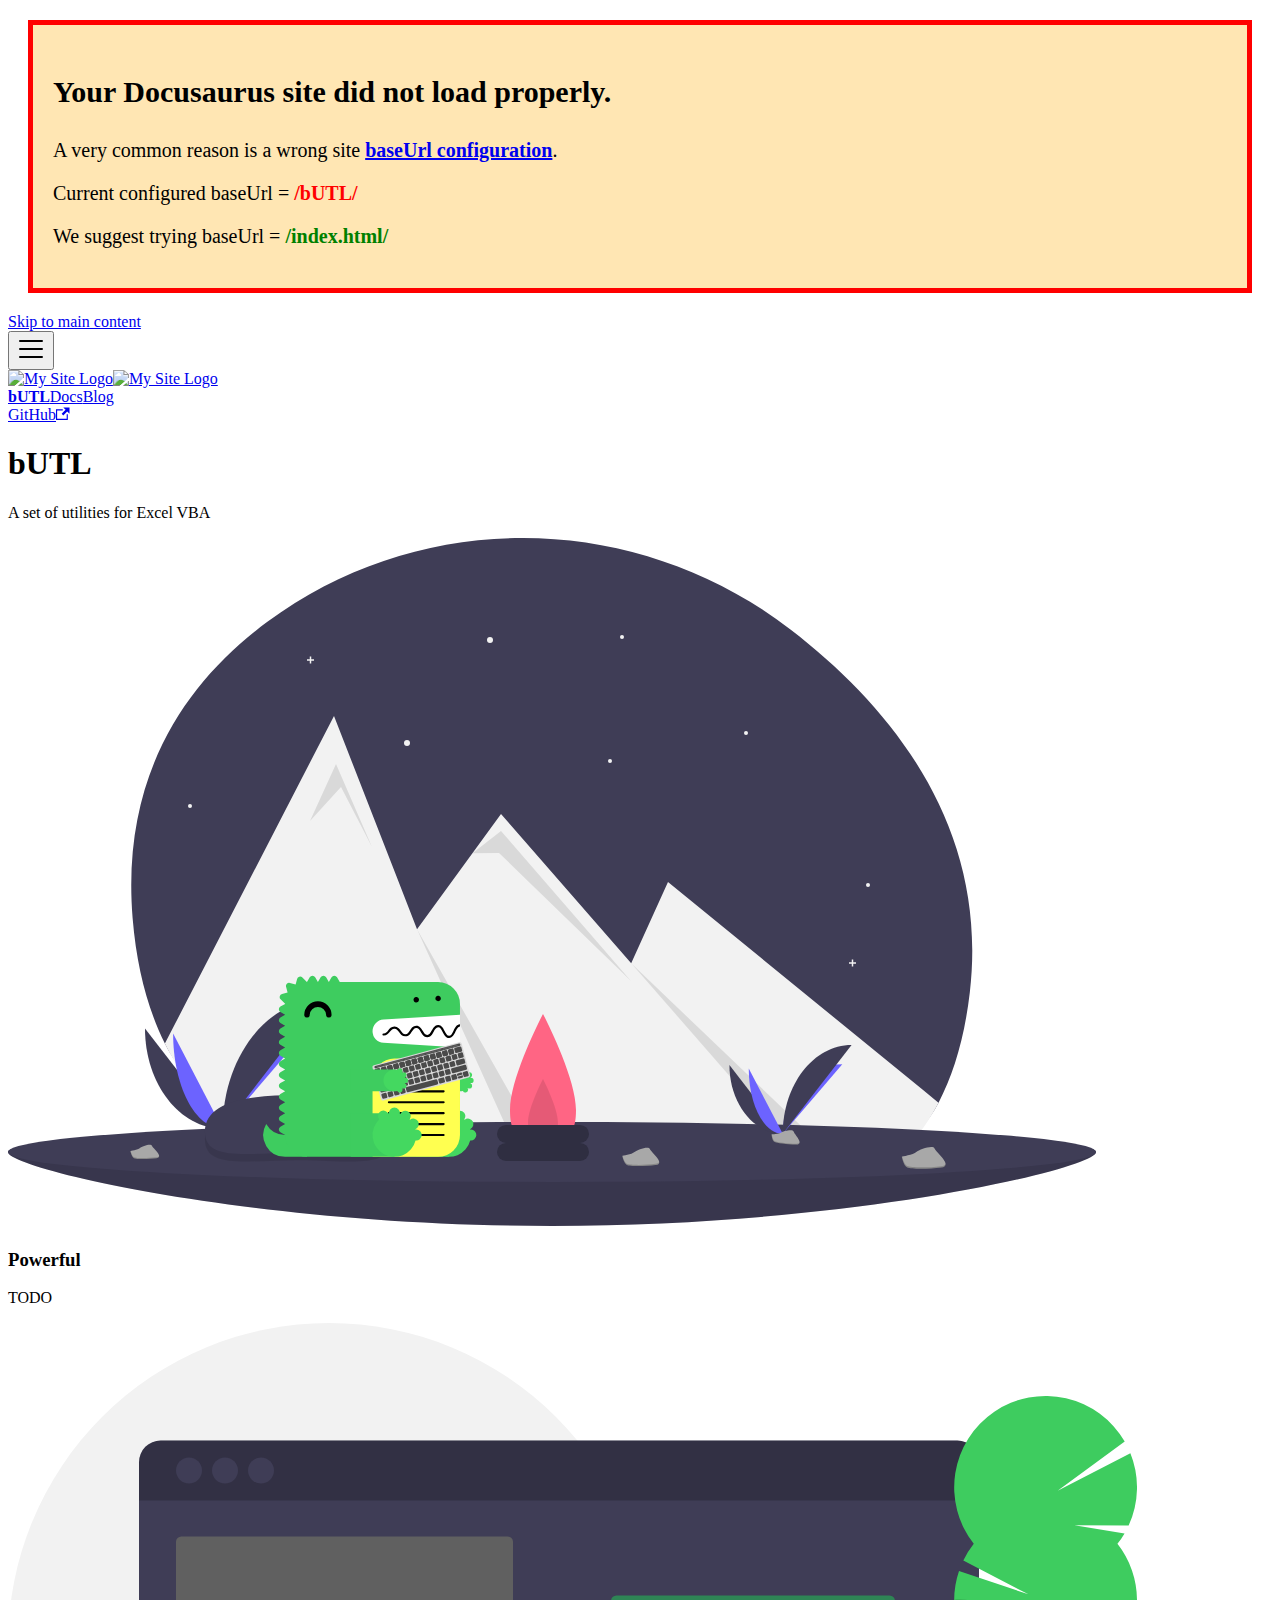
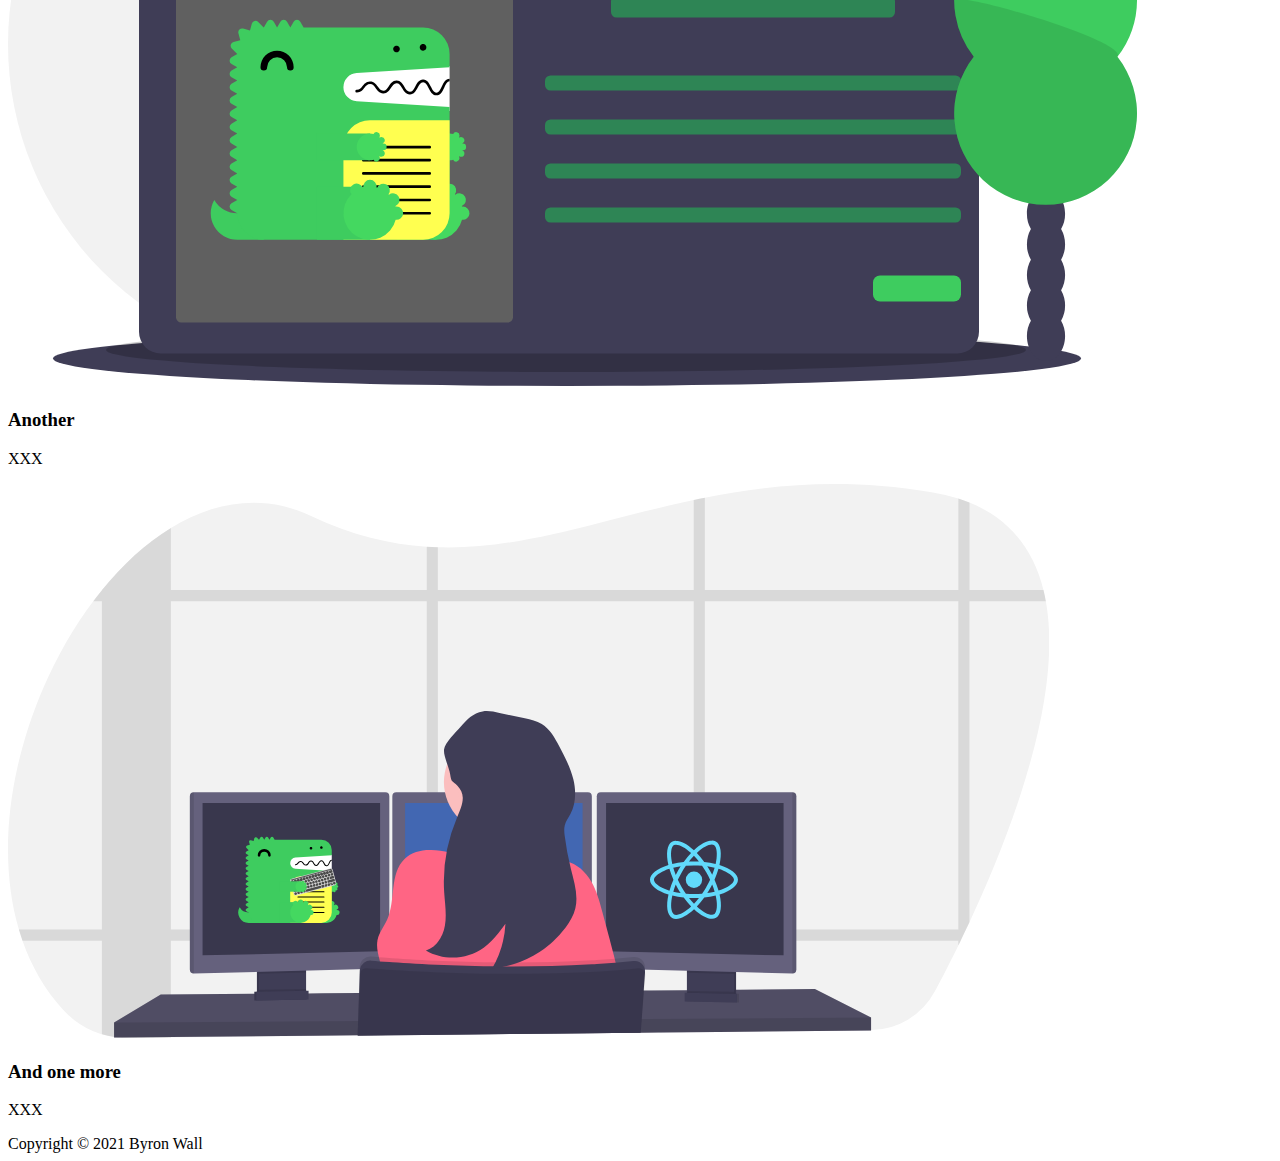
==== commit 2c6c9d74: "Deploy website - based on f6296d3c3c8e9232c4bd64602516c4c648a5b0c8" ====
--- a/index.html
+++ b/index.html
@@ -6,13 +6,13 @@
 <meta name="generator" content="Docusaurus v2.0.0-beta.14">
 <link rel="alternate" type="application/rss+xml" href="/bUTL/blog/rss.xml" title="bUTL RSS Feed">
 <link rel="alternate" type="application/atom+xml" href="/bUTL/blog/atom.xml" title="bUTL Atom Feed"><title data-react-helmet="true">bUTL Docs | bUTL</title><meta data-react-helmet="true" property="og:title" content="bUTL Docs | bUTL"><meta data-react-helmet="true" name="twitter:card" content="summary_large_image"><meta data-react-helmet="true" name="description" content="Description will go into a meta tag in &lt;head /&gt;"><meta data-react-helmet="true" property="og:description" content="Description will go into a meta tag in &lt;head /&gt;"><meta data-react-helmet="true" property="og:url" content="https://byronwall.github.io/bUTL/"><meta data-react-helmet="true" name="docusaurus_locale" content="en"><meta data-react-helmet="true" name="docusaurus_tag" content="default"><link data-react-helmet="true" rel="icon" href="/bUTL/img/favicon.ico"><link data-react-helmet="true" rel="canonical" href="https://byronwall.github.io/bUTL/"><link data-react-helmet="true" rel="alternate" href="https://byronwall.github.io/bUTL/" hreflang="en"><link data-react-helmet="true" rel="alternate" href="https://byronwall.github.io/bUTL/" hreflang="x-default"><script data-react-helmet="true">function maybeInsertBanner(){window.__DOCUSAURUS_INSERT_BASEURL_BANNER&&insertBanner()}function insertBanner(){var n=document.getElementById("docusaurus-base-url-issue-banner-container");if(n){n.innerHTML='\n<div id="docusaurus-base-url-issue-banner" style="border: thick solid red; background-color: rgb(255, 230, 179); margin: 20px; padding: 20px; font-size: 20px;">\n   <p style="font-weight: bold; font-size: 30px;">Your Docusaurus site did not load properly.</p>\n   <p>A very common reason is a wrong site <a href="https://docusaurus.io/docs/docusaurus.config.js/#baseurl" style="font-weight: bold;">baseUrl configuration</a>.</p>\n   <p>Current configured baseUrl = <span style="font-weight: bold; color: red;">/bUTL/</span> </p>\n   <p>We suggest trying baseUrl = <span id="docusaurus-base-url-issue-banner-suggestion-container" style="font-weight: bold; color: green;"></span></p>\n</div>\n';var e=document.getElementById("docusaurus-base-url-issue-banner-suggestion-container"),s=window.location.pathname,r="/"===s.substr(-1)?s:s+"/";e.innerHTML=r}}window.__DOCUSAURUS_INSERT_BASEURL_BANNER=!0,document.addEventListener("DOMContentLoaded",maybeInsertBanner)</script><link rel="stylesheet" href="/bUTL/assets/css/styles.663ff1a6.css">
-<link rel="preload" href="/bUTL/assets/js/runtime~main.9d62dcc1.js" as="script">
-<link rel="preload" href="/bUTL/assets/js/main.d030d661.js" as="script">
+<link rel="preload" href="/bUTL/assets/js/runtime~main.0abe4bc2.js" as="script">
+<link rel="preload" href="/bUTL/assets/js/main.f79ec668.js" as="script">
 </head>
 <body>
 <script>!function(){function t(t){document.documentElement.setAttribute("data-theme",t)}var e=function(){var t=null;try{t=localStorage.getItem("theme")}catch(t){}return t}();t(null!==e?e:"light")}()</script><div id="__docusaurus">
-<div id="docusaurus-base-url-issue-banner-container"></div><div><a href="#" class="skipToContent_OuoZ">Skip to main content</a></div><nav class="navbar navbar--fixed-top"><div class="navbar__inner"><div class="navbar__items"><button aria-label="Navigation bar toggle" class="navbar__toggle clean-btn" type="button" tabindex="0"><svg width="30" height="30" viewBox="0 0 30 30" aria-hidden="true"><path stroke="currentColor" stroke-linecap="round" stroke-miterlimit="10" stroke-width="2" d="M4 7h22M4 15h22M4 23h22"></path></svg></button><a class="navbar__brand" href="/bUTL/"><div class="navbar__logo"><img src="/bUTL/img/logo.svg" alt="My Site Logo" class="themedImage_TMUO themedImage--light_4Vu1"><img src="/bUTL/img/logo.svg" alt="My Site Logo" class="themedImage_TMUO themedImage--dark_uzRr"></div><b class="navbar__title">bUTL</b></a><a class="navbar__item navbar__link" href="/bUTL/docs/bUTL">Docs</a><a class="navbar__item navbar__link" href="/bUTL/blog">Blog</a></div><div class="navbar__items navbar__items--right"><a href="https://github.com/byronwall/bUTL" target="_blank" rel="noopener noreferrer" class="navbar__item navbar__link"><span>GitHub<svg width="13.5" height="13.5" aria-hidden="true" viewBox="0 0 24 24" class="iconExternalLink_wgqa"><path fill="currentColor" d="M21 13v10h-21v-19h12v2h-10v15h17v-8h2zm3-12h-10.988l4.035 4-6.977 7.07 2.828 2.828 6.977-7.07 4.125 4.172v-11z"></path></svg></span></a><div class="toggle_iYfV toggle_2i4l toggleDisabled_xj38"><div class="toggleTrack_t-f2" role="button" tabindex="-1"><div class="toggleTrackCheck_mk7D"><span class="toggleIcon_pHJ9">🌜</span></div><div class="toggleTrackX_dm8H"><span class="toggleIcon_pHJ9">🌞</span></div><div class="toggleTrackThumb_W6To"></div></div><input type="checkbox" class="toggleScreenReader_h9qa" aria-label="Switch between dark and light mode"></div></div></div><div role="presentation" class="navbar-sidebar__backdrop"></div></nav><div class="main-wrapper"><header class="hero hero--primary heroBanner_etFc"><div class="container"><h1 class="hero__title">bUTL</h1><p class="hero__subtitle">A set of utilities for Excel VBA</p></div></header><main><section class="features_n4mZ"><div class="container"><div class="row"><div class="col col--4"><div class="text--center"><svg xmlns="http://www.w3.org/2000/svg" width="1088" height="687.962" viewBox="0 0 1088 687.962" class="featureSvg_d3xR" alt="Powerful"><g data-name="Group 12"><g data-name="Group 11"><path data-name="Path 83" d="M961.81 454.442c-5.27 45.15-16.22 81.4-31.25 110.31-20 38.52-54.21 54.04-84.77 70.28a193.275 193.275 0 0 1-27.46 11.94c-55.61 19.3-117.85 14.18-166.74 3.99a657.282 657.282 0 0 0-104.09-13.16q-14.97-.675-29.97-.67c-15.42.02-293.07 5.29-360.67-131.57-16.69-33.76-28.13-75-32.24-125.27-11.63-142.12 52.29-235.46 134.74-296.47 155.97-115.41 369.76-110.57 523.43 7.88 102.36 78.9 198.2 198.31 179.02 362.74Z" fill="#3f3d56"></path><path data-name="Path 84" d="M930.56 564.752c-20 38.52-47.21 64.04-77.77 80.28a193.272 193.272 0 0 1-27.46 11.94c-55.61 19.3-117.85 14.18-166.74 3.99a657.3 657.3 0 0 0-104.09-13.16q-14.97-.675-29.97-.67-23.13.03-46.25 1.72c-100.17 7.36-253.82-6.43-321.42-143.29L326 177.962l62.95 161.619 20.09 51.59 55.37-75.98L493 275.962l130.2 149.27 36.8-81.27 254.78 207.919 14.21 11.59Z" fill="#f2f2f2"></path><path data-name="Path 85" d="m302 282.962 26-57 36 83-31-60Z" opacity="0.1"></path><path data-name="Path 86" d="M554.5 647.802q-14.97-.675-29.97-.67l-115.49-255.96Z" opacity="0.1"></path><path data-name="Path 87" d="M464.411 315.191 493 292.962l130 150-132-128Z" opacity="0.1"></path><path data-name="Path 88" d="M852.79 645.032a193.265 193.265 0 0 1-27.46 11.94L623.2 425.232Z" opacity="0.1"></path><circle data-name="Ellipse 11" cx="3" cy="3" r="3" transform="translate(479 98.962)" fill="#f2f2f2"></circle><circle data-name="Ellipse 12" cx="3" cy="3" r="3" transform="translate(396 201.962)" fill="#f2f2f2"></circle><circle data-name="Ellipse 13" cx="2" cy="2" r="2" transform="translate(600 220.962)" fill="#f2f2f2"></circle><circle data-name="Ellipse 14" cx="2" cy="2" r="2" transform="translate(180 265.962)" fill="#f2f2f2"></circle><circle data-name="Ellipse 15" cx="2" cy="2" r="2" transform="translate(612 96.962)" fill="#f2f2f2"></circle><circle data-name="Ellipse 16" cx="2" cy="2" r="2" transform="translate(736 192.962)" fill="#f2f2f2"></circle><circle data-name="Ellipse 17" cx="2" cy="2" r="2" transform="translate(858 344.962)" fill="#f2f2f2"></circle><path data-name="Path 89" d="M306 121.222h-2.76v-2.76h-1.48v2.76H299v1.478h2.76v2.759h1.48V122.7H306Z" fill="#f2f2f2"></path><path data-name="Path 90" d="M848 424.222h-2.76v-2.76h-1.48v2.76H841v1.478h2.76v2.759h1.48V425.7H848Z" fill="#f2f2f2"></path><path data-name="Path 91" d="M1088 613.962c0 16.569-243.557 74-544 74s-544-57.431-544-74 243.557 14 544 14 544-30.568 544-14Z" fill="#3f3d56"></path><path data-name="Path 92" d="M1088 613.962c0 16.569-243.557 74-544 74s-544-57.431-544-74 243.557 14 544 14 544-30.568 544-14Z" opacity="0.1"></path><ellipse data-name="Ellipse 18" cx="544" cy="30" rx="544" ry="30" transform="translate(0 583.962)" fill="#3f3d56"></ellipse><path data-name="Path 93" d="M568 571.962c0 33.137-14.775 24-33 24s-33 9.137-33-24 33-96 33-96 33 62.863 33 96Z" fill="#ff6584"></path><path data-name="Path 94" d="M550 584.641c0 15.062-6.716 10.909-15 10.909s-15 4.153-15-10.909 15-43.636 15-43.636 15 28.576 15 43.636Z" opacity="0.1"></path><rect data-name="Rectangle 97" width="92" height="18" rx="9" transform="translate(489 604.962)" fill="#2f2e41"></rect><rect data-name="Rectangle 98" width="92" height="18" rx="9" transform="translate(489 586.962)" fill="#2f2e41"></rect><path data-name="Path 95" d="M137 490.528c0 55.343 34.719 100.126 77.626 100.126" fill="#3f3d56"></path><path data-name="Path 96" d="M214.626 590.654c0-55.965 38.745-101.251 86.626-101.251" fill="#6c63ff"></path><path data-name="Path 97" d="M165.125 495.545c0 52.57 22.14 95.109 49.5 95.109" fill="#6c63ff"></path><path data-name="Path 98" d="M214.626 590.654c0-71.511 44.783-129.377 100.126-129.377" fill="#3f3d56"></path><path data-name="Path 99" d="M198.3 591.36s11.009-.339 14.326-2.7 16.934-5.183 17.757-1.395 16.544 18.844 4.115 18.945-28.879-1.936-32.19-3.953-4.008-10.897-4.008-10.897Z" fill="#a8a8a8"></path><path data-name="Path 100" d="M234.716 604.89c-12.429.1-28.879-1.936-32.19-3.953-2.522-1.536-3.527-7.048-3.863-9.591l-.368.014s.7 8.879 4.009 10.9 19.761 4.053 32.19 3.953c3.588-.029 4.827-1.305 4.759-3.2-.498 1.142-1.867 1.855-4.537 1.877Z" opacity="0.2"></path><path data-name="Path 101" d="M721.429 527.062c0 38.029 23.857 68.8 53.341 68.8" fill="#3f3d56"></path><path data-name="Path 102" d="M774.769 595.863c0-38.456 26.623-69.575 59.525-69.575" fill="#6c63ff"></path><path data-name="Path 103" d="M740.755 530.509c0 36.124 15.213 65.354 34.014 65.354" fill="#6c63ff"></path><path data-name="Path 104" d="M774.769 595.863c0-49.139 30.773-88.9 68.8-88.9" fill="#3f3d56"></path><path data-name="Path 105" d="M763.548 596.348s7.565-.233 9.844-1.856 11.636-3.562 12.2-.958 11.368 12.949 2.828 13.018-19.844-1.33-22.119-2.716-2.753-7.488-2.753-7.488Z" fill="#a8a8a8"></path><path data-name="Path 106" d="M788.574 605.645c-8.54.069-19.844-1.33-22.119-2.716-1.733-1.056-2.423-4.843-2.654-6.59l-.253.01s.479 6.1 2.755 7.487 13.579 2.785 22.119 2.716c2.465-.02 3.317-.9 3.27-2.2-.343.788-1.283 1.278-3.118 1.293Z" opacity="0.2"></path><path data-name="Path 107" d="M893.813 618.699s11.36-1.729 14.5-4.591 16.89-7.488 18.217-3.667 19.494 17.447 6.633 19.107-30.153 1.609-33.835-.065-5.515-10.784-5.515-10.784Z" fill="#a8a8a8"></path><path data-name="Path 108" d="M933.228 628.154c-12.86 1.659-30.153 1.609-33.835-.065-2.8-1.275-4.535-6.858-5.2-9.45l-.379.061s1.833 9.109 5.516 10.783 20.975 1.725 33.835.065c3.712-.479 4.836-1.956 4.529-3.906-.375 1.246-1.703 2.156-4.466 2.512Z" opacity="0.2"></path><path data-name="Path 109" d="M614.26 617.881s9.587-1.459 12.237-3.875 14.255-6.32 15.374-3.095 16.452 14.725 5.6 16.125-25.448 1.358-28.555-.055-4.656-9.1-4.656-9.1Z" fill="#a8a8a8"></path><path data-name="Path 110" d="M647.524 625.856c-10.853 1.4-25.448 1.358-28.555-.055-2.367-1.076-3.827-5.788-4.39-7.976l-.32.051s1.547 7.687 4.655 9.1 17.7 1.456 28.555.055c3.133-.4 4.081-1.651 3.822-3.3-.314 1.057-1.435 1.825-3.767 2.125Z" opacity="0.2"></path><path data-name="Path 111" d="M122.389 613.09s7.463-1.136 9.527-3.016 11.1-4.92 11.969-2.409 12.808 11.463 4.358 12.553-19.811 1.057-22.23-.043-3.624-7.085-3.624-7.085Z" fill="#a8a8a8"></path><path data-name="Path 112" d="M148.285 619.302c-8.449 1.09-19.811 1.057-22.23-.043-1.842-.838-2.979-4.506-3.417-6.209l-.249.04s1.2 5.984 3.624 7.085 13.781 1.133 22.23.043c2.439-.315 3.177-1.285 2.976-2.566-.246.818-1.119 1.416-2.934 1.65Z" opacity="0.2"></path><path data-name="Path 113" d="M383.7 601.318c0 30.22-42.124 20.873-93.7 20.873s-93.074 9.347-93.074-20.873 42.118-36.793 93.694-36.793 93.08 6.573 93.08 36.793Z" opacity="0.1"></path><path data-name="Path 114" d="M383.7 593.881c0 30.22-42.124 20.873-93.7 20.873s-93.074 9.347-93.074-20.873 42.114-36.8 93.69-36.8 93.084 6.576 93.084 36.8Z" fill="#3f3d56"></path></g><path data-name="Path 40" d="M360.175 475.732h91.791v37.153h-91.791Z" fill="#fff" fill-rule="evenodd"></path><path data-name="Path 41" d="M277.126 597.026a21.828 21.828 0 0 1-18.908-10.927 21.829 21.829 0 0 0 18.908 32.782h21.855v-21.855Z" fill="#3ecc5f" fill-rule="evenodd"></path><path data-name="Path 42" d="m375.451 481.607 76.514-4.782v-10.928a21.854 21.854 0 0 0-21.855-21.855h-98.347l-2.732-4.735a3.154 3.154 0 0 0-5.464 0l-2.732 4.732-2.732-4.732a3.154 3.154 0 0 0-5.464 0l-2.732 4.732-2.731-4.732a3.154 3.154 0 0 0-5.464 0l-2.732 4.735h-.071l-4.526-4.525a3.153 3.153 0 0 0-5.276 1.414l-1.5 5.577-5.674-1.521a3.154 3.154 0 0 0-3.863 3.864l1.52 5.679-5.575 1.494a3.155 3.155 0 0 0-1.416 5.278l4.526 4.526v.07l-4.735 2.731a3.154 3.154 0 0 0 0 5.464l4.732 2.732-4.732 2.732a3.154 3.154 0 0 0 0 5.464l4.732 2.732-4.732 2.731a3.154 3.154 0 0 0 0 5.464l4.732 2.732-4.732 2.727a3.154 3.154 0 0 0 0 5.464l4.735 2.736-4.735 2.732a3.154 3.154 0 0 0 0 5.464l4.732 2.732-4.732 2.732a3.154 3.154 0 0 0 0 5.464l4.732 2.732-4.732 2.731a3.154 3.154 0 0 0 0 5.464l4.732 2.732-4.732 2.732a3.154 3.154 0 0 0 0 5.464l4.732 2.732-4.732 2.731a3.154 3.154 0 0 0 0 5.464l4.732 2.732-4.732 2.731a3.154 3.154 0 0 0 0 5.464l4.732 2.732-4.732 2.735a3.154 3.154 0 0 0 0 5.464l4.732 2.732-4.732 2.728a3.154 3.154 0 0 0 0 5.464l4.732 2.732a21.854 21.854 0 0 0 21.858 21.855h131.13a21.854 21.854 0 0 0 21.855-21.855v-87.42l-76.514-4.782a11.632 11.632 0 0 1 0-23.219" fill="#3ecc5f" fill-rule="evenodd"></path><path data-name="Path 43" d="M408.255 618.882h32.782v-43.71h-32.782Z" fill="#3ecc5f" fill-rule="evenodd"></path><path data-name="Path 44" d="M462.893 591.563a5.438 5.438 0 0 0-.7.07c-.042-.164-.081-.329-.127-.493a5.457 5.457 0 1 0-5.4-9.372q-.181-.185-.366-.367a5.454 5.454 0 1 0-9.384-5.4c-.162-.046-.325-.084-.486-.126a5.467 5.467 0 1 0-10.788 0c-.162.042-.325.08-.486.126a5.457 5.457 0 1 0-9.384 5.4 21.843 21.843 0 1 0 36.421 21.02 5.452 5.452 0 1 0 .7-10.858" fill="#44d860" fill-rule="evenodd"></path><path data-name="Path 45" d="M419.183 553.317h32.782v-21.855h-32.782Z" fill="#3ecc5f" fill-rule="evenodd"></path><path data-name="Path 46" d="M462.893 545.121a2.732 2.732 0 1 0 0-5.464 2.811 2.811 0 0 0-.349.035c-.022-.082-.04-.164-.063-.246a2.733 2.733 0 0 0-1.052-5.253 2.7 2.7 0 0 0-1.648.566q-.09-.093-.184-.184a2.7 2.7 0 0 0 .553-1.633 2.732 2.732 0 0 0-5.245-1.07 10.928 10.928 0 1 0 0 21.031 2.732 2.732 0 0 0 5.245-1.07 2.7 2.7 0 0 0-.553-1.633q.093-.09.184-.184a2.7 2.7 0 0 0 1.648.566 2.732 2.732 0 0 0 1.052-5.253c.023-.081.042-.164.063-.246a2.814 2.814 0 0 0 .349.035" fill="#44d860" fill-rule="evenodd"></path><path data-name="Path 47" d="M320.836 479.556a2.732 2.732 0 0 1-2.732-2.732 8.2 8.2 0 0 0-16.391 0 2.732 2.732 0 0 1-5.464 0 13.66 13.66 0 0 1 27.319 0 2.732 2.732 0 0 1-2.732 2.732" fill-rule="evenodd"></path><path data-name="Path 48" d="M364.546 618.881h65.565a21.854 21.854 0 0 0 21.855-21.855v-76.492h-65.565a21.854 21.854 0 0 0-21.855 21.855Z" fill="#ffff50" fill-rule="evenodd"></path><path data-name="Path 49" d="M435.596 554.41h-54.681a1.093 1.093 0 1 1 0-2.185h54.681a1.093 1.093 0 0 1 0 2.185m0 21.855h-54.681a1.093 1.093 0 1 1 0-2.186h54.681a1.093 1.093 0 0 1 0 2.186m0 21.855h-54.681a1.093 1.093 0 1 1 0-2.185h54.681a1.093 1.093 0 0 1 0 2.185m0-54.434h-54.681a1.093 1.093 0 1 1 0-2.185h54.681a1.093 1.093 0 0 1 0 2.185m0 21.652h-54.681a1.093 1.093 0 1 1 0-2.186h54.681a1.093 1.093 0 0 1 0 2.186m0 21.855h-54.681a1.093 1.093 0 1 1 0-2.186h54.681a1.093 1.093 0 0 1 0 2.186m16.369-100.959c-.013 0-.024-.007-.037-.005-3.377.115-4.974 3.492-6.384 6.472-1.471 3.114-2.608 5.139-4.473 5.078-2.064-.074-3.244-2.406-4.494-4.874-1.436-2.835-3.075-6.049-6.516-5.929-3.329.114-4.932 3.053-6.346 5.646-1.5 2.762-2.529 4.442-4.5 4.364-2.106-.076-3.225-1.972-4.52-4.167-1.444-2.443-3.112-5.191-6.487-5.1-3.272.113-4.879 2.606-6.3 4.808-1.5 2.328-2.552 3.746-4.551 3.662-2.156-.076-3.27-1.65-4.558-3.472-1.447-2.047-3.077-4.363-6.442-4.251-3.2.109-4.807 2.153-6.224 3.954-1.346 1.709-2.4 3.062-4.621 2.977a1.094 1.094 0 0 0-.079 2.186c3.3.11 4.967-1.967 6.417-3.81 1.286-1.635 2.4-3.045 4.582-3.12 2.1-.09 3.091 1.218 4.584 3.327 1.417 2 3.026 4.277 6.263 4.394 3.391.114 5.022-2.42 6.467-4.663 1.292-2 2.406-3.734 4.535-3.807 1.959-.073 3.026 1.475 4.529 4.022 1.417 2.4 3.023 5.121 6.324 5.241 3.415.118 5.064-2.863 6.5-5.5 1.245-2.282 2.419-4.437 4.5-4.509 1.959-.046 2.981 1.743 4.492 4.732 1.412 2.79 3.013 5.95 6.365 6.071h.185c3.348 0 4.937-3.36 6.343-6.331 1.245-2.634 2.423-5.114 4.444-5.216Z" fill-rule="evenodd"></path><path data-name="Path 50" d="M342.691 618.882h43.71v-43.71h-43.71Z" fill="#3ecc5f" fill-rule="evenodd"></path><g data-name="Group 8" transform="rotate(-14.98 2188.845 -1120.376)"><rect data-name="Rectangle 3" width="92.361" height="36.462" rx="2" fill="#d8d8d8"></rect><g data-name="Group 2" transform="translate(1.531 23.03)" fill="#4a4a4a"><rect data-name="Rectangle 4" width="5.336" height="5.336" rx="1" transform="translate(16.797)"></rect><rect data-name="Rectangle 5" width="5.336" height="5.336" rx="1" transform="translate(23.12)"></rect><rect data-name="Rectangle 6" width="5.336" height="5.336" rx="1" transform="translate(29.444)"></rect><rect data-name="Rectangle 7" width="5.336" height="5.336" rx="1" transform="translate(35.768)"></rect><rect data-name="Rectangle 8" width="5.336" height="5.336" rx="1" transform="translate(42.091)"></rect><rect data-name="Rectangle 9" width="5.336" height="5.336" rx="1" transform="translate(48.415)"></rect><rect data-name="Rectangle 10" width="5.336" height="5.336" rx="1" transform="translate(54.739)"></rect><rect data-name="Rectangle 11" width="5.336" height="5.336" rx="1" transform="translate(61.063)"></rect><rect data-name="Rectangle 12" width="5.336" height="5.336" rx="1" transform="translate(67.386)"></rect><path data-name="Path 51" d="M1.093 0h13.425a1.093 1.093 0 0 1 1.093 1.093v3.15a1.093 1.093 0 0 1-1.093 1.093H1.093A1.093 1.093 0 0 1 0 4.243v-3.15A1.093 1.093 0 0 1 1.093 0ZM75 0h13.426a1.093 1.093 0 0 1 1.093 1.093v3.15a1.093 1.093 0 0 1-1.093 1.093H75a1.093 1.093 0 0 1-1.093-1.093v-3.15A1.093 1.093 0 0 1 75 0Z" fill-rule="evenodd"></path></g><g data-name="Group 3" transform="translate(1.531 10.261)" fill="#4a4a4a"><path data-name="Path 52" d="M1.093 0h5.125A1.093 1.093 0 0 1 7.31 1.093v3.149a1.093 1.093 0 0 1-1.092 1.093H1.093A1.093 1.093 0 0 1 0 4.242V1.093A1.093 1.093 0 0 1 1.093 0Z" fill-rule="evenodd"></path><rect data-name="Rectangle 13" width="5.336" height="5.336" rx="1" transform="translate(8.299)"></rect><rect data-name="Rectangle 14" width="5.336" height="5.336" rx="1" transform="translate(14.623)"></rect><rect data-name="Rectangle 15" width="5.336" height="5.336" rx="1" transform="translate(20.947)"></rect><rect data-name="Rectangle 16" width="5.336" height="5.336" rx="1" transform="translate(27.271)"></rect><rect data-name="Rectangle 17" width="5.336" height="5.336" rx="1" transform="translate(33.594)"></rect><rect data-name="Rectangle 18" width="5.336" height="5.336" rx="1" transform="translate(39.918)"></rect><rect data-name="Rectangle 19" width="5.336" height="5.336" rx="1" transform="translate(46.242)"></rect><rect data-name="Rectangle 20" width="5.336" height="5.336" rx="1" transform="translate(52.565)"></rect><rect data-name="Rectangle 21" width="5.336" height="5.336" rx="1" transform="translate(58.888)"></rect><rect data-name="Rectangle 22" width="5.336" height="5.336" rx="1" transform="translate(65.212)"></rect><rect data-name="Rectangle 23" width="5.336" height="5.336" rx="1" transform="translate(71.536)"></rect><rect data-name="Rectangle 24" width="5.336" height="5.336" rx="1" transform="translate(77.859)"></rect><rect data-name="Rectangle 25" width="5.336" height="5.336" rx="1" transform="translate(84.183)"></rect></g><g data-name="Group 4" transform="rotate(180 45.525 4.773)" fill="#4a4a4a"><path data-name="Path 53" d="M1.093 0h5.126a1.093 1.093 0 0 1 1.093 1.093v3.15a1.093 1.093 0 0 1-1.093 1.093H1.093A1.093 1.093 0 0 1 0 4.243v-3.15A1.093 1.093 0 0 1 1.093 0Z" fill-rule="evenodd"></path><rect data-name="Rectangle 26" width="5.336" height="5.336" rx="1" transform="translate(8.299)"></rect><rect data-name="Rectangle 27" width="5.336" height="5.336" rx="1" transform="translate(14.623)"></rect><rect data-name="Rectangle 28" width="5.336" height="5.336" rx="1" transform="translate(20.947)"></rect><rect data-name="Rectangle 29" width="5.336" height="5.336" rx="1" transform="translate(27.271)"></rect><rect data-name="Rectangle 30" width="5.336" height="5.336" rx="1" transform="translate(33.594)"></rect><rect data-name="Rectangle 31" width="5.336" height="5.336" rx="1" transform="translate(39.918)"></rect><rect data-name="Rectangle 32" width="5.336" height="5.336" rx="1" transform="translate(46.242)"></rect><rect data-name="Rectangle 33" width="5.336" height="5.336" rx="1" transform="translate(52.565)"></rect><rect data-name="Rectangle 34" width="5.336" height="5.336" rx="1" transform="translate(58.889)"></rect><rect data-name="Rectangle 35" width="5.336" height="5.336" rx="1" transform="translate(65.213)"></rect><rect data-name="Rectangle 36" width="5.336" height="5.336" rx="1" transform="translate(71.537)"></rect><rect data-name="Rectangle 37" width="5.336" height="5.336" rx="1" transform="translate(77.86)"></rect><rect data-name="Rectangle 38" width="5.336" height="5.336" rx="1" transform="translate(84.183)"></rect><rect data-name="Rectangle 39" width="5.336" height="5.336" rx="1" transform="translate(8.299)"></rect><rect data-name="Rectangle 40" width="5.336" height="5.336" rx="1" transform="translate(14.623)"></rect><rect data-name="Rectangle 41" width="5.336" height="5.336" rx="1" transform="translate(20.947)"></rect><rect data-name="Rectangle 42" width="5.336" height="5.336" rx="1" transform="translate(27.271)"></rect><rect data-name="Rectangle 43" width="5.336" height="5.336" rx="1" transform="translate(33.594)"></rect><rect data-name="Rectangle 44" width="5.336" height="5.336" rx="1" transform="translate(39.918)"></rect><rect data-name="Rectangle 45" width="5.336" height="5.336" rx="1" transform="translate(46.242)"></rect><rect data-name="Rectangle 46" width="5.336" height="5.336" rx="1" transform="translate(52.565)"></rect><rect data-name="Rectangle 47" width="5.336" height="5.336" rx="1" transform="translate(58.889)"></rect><rect data-name="Rectangle 48" width="5.336" height="5.336" rx="1" transform="translate(65.213)"></rect><rect data-name="Rectangle 49" width="5.336" height="5.336" rx="1" transform="translate(71.537)"></rect><rect data-name="Rectangle 50" width="5.336" height="5.336" rx="1" transform="translate(77.86)"></rect><rect data-name="Rectangle 51" width="5.336" height="5.336" rx="1" transform="translate(84.183)"></rect></g><g data-name="Group 6" fill="#4a4a4a"><path data-name="Path 54" d="M2.624 16.584h7.3a1.093 1.093 0 0 1 1.092 1.093v3.15a1.093 1.093 0 0 1-1.093 1.093h-7.3a1.093 1.093 0 0 1-1.092-1.093v-3.149a1.093 1.093 0 0 1 1.093-1.094Z" fill-rule="evenodd"></path><g data-name="Group 5" transform="translate(12.202 16.584)"><rect data-name="Rectangle 52" width="5.336" height="5.336" rx="1"></rect><rect data-name="Rectangle 53" width="5.336" height="5.336" rx="1" transform="translate(6.324)"></rect><rect data-name="Rectangle 54" width="5.336" height="5.336" rx="1" transform="translate(12.647)"></rect><rect data-name="Rectangle 55" width="5.336" height="5.336" rx="1" transform="translate(18.971)"></rect><rect data-name="Rectangle 56" width="5.336" height="5.336" rx="1" transform="translate(25.295)"></rect><rect data-name="Rectangle 57" width="5.336" height="5.336" rx="1" transform="translate(31.619)"></rect><rect data-name="Rectangle 58" width="5.336" height="5.336" rx="1" transform="translate(37.942)"></rect><rect data-name="Rectangle 59" width="5.336" height="5.336" rx="1" transform="translate(44.265)"></rect><rect data-name="Rectangle 60" width="5.336" height="5.336" rx="1" transform="translate(50.589)"></rect><rect data-name="Rectangle 61" width="5.336" height="5.336" rx="1" transform="translate(56.912)"></rect><rect data-name="Rectangle 62" width="5.336" height="5.336" rx="1" transform="translate(63.236)"></rect></g><path data-name="Path 55" d="M83.053 16.584h6.906a1.093 1.093 0 0 1 1.091 1.093v3.15a1.093 1.093 0 0 1-1.091 1.093h-6.907a1.093 1.093 0 0 1-1.093-1.093v-3.149a1.093 1.093 0 0 1 1.093-1.094Z" fill-rule="evenodd"></path></g><g data-name="Group 7" transform="translate(1.531 29.627)" fill="#4a4a4a"><rect data-name="Rectangle 63" width="5.336" height="5.336" rx="1"></rect><rect data-name="Rectangle 64" width="5.336" height="5.336" rx="1" transform="translate(6.324)"></rect><rect data-name="Rectangle 65" width="5.336" height="5.336" rx="1" transform="translate(12.647)"></rect><rect data-name="Rectangle 66" width="5.336" height="5.336" rx="1" transform="translate(18.971)"></rect><path data-name="Path 56" d="M26.387 0h30.422a1.093 1.093 0 0 1 1.093 1.093v3.151a1.093 1.093 0 0 1-1.093 1.093H26.387a1.093 1.093 0 0 1-1.093-1.093V1.093A1.093 1.093 0 0 1 26.387 0Zm33.594 0h3.942a1.093 1.093 0 0 1 1.093 1.093v3.151a1.093 1.093 0 0 1-1.093 1.093h-3.942a1.093 1.093 0 0 1-1.093-1.093V1.093A1.093 1.093 0 0 1 59.981 0Z" fill-rule="evenodd"></path><rect data-name="Rectangle 67" width="5.336" height="5.336" rx="1" transform="translate(66.003)"></rect><rect data-name="Rectangle 68" width="5.336" height="5.336" rx="1" transform="translate(72.327)"></rect><rect data-name="Rectangle 69" width="5.336" height="5.336" rx="1" transform="translate(84.183)"></rect><path data-name="Path 57" d="M78.254 2.273v-1.18A1.093 1.093 0 0 1 79.347 0h3.15a1.093 1.093 0 0 1 1.093 1.093v1.18Z"></path><path data-name="Path 58" d="M83.591 3.063v1.18a1.093 1.093 0 0 1-1.093 1.093h-3.15a1.093 1.093 0 0 1-1.093-1.093v-1.18Z"></path></g><rect data-name="Rectangle 70" width="88.927" height="2.371" rx="1.085" transform="translate(1.925 1.17)" fill="#4a4a4a"></rect><rect data-name="Rectangle 71" width="4.986" height="1.581" rx="0.723" transform="translate(4.1 1.566)" fill="#d8d8d8" opacity="0.136"></rect><rect data-name="Rectangle 72" width="4.986" height="1.581" rx="0.723" transform="translate(10.923 1.566)" fill="#d8d8d8" opacity="0.136"></rect><rect data-name="Rectangle 73" width="4.986" height="1.581" rx="0.723" transform="translate(16.173 1.566)" fill="#d8d8d8" opacity="0.136"></rect><rect data-name="Rectangle 74" width="4.986" height="1.581" rx="0.723" transform="translate(21.421 1.566)" fill="#d8d8d8" opacity="0.136"></rect><rect data-name="Rectangle 75" width="4.986" height="1.581" rx="0.723" transform="translate(26.671 1.566)" fill="#d8d8d8" opacity="0.136"></rect><rect data-name="Rectangle 76" width="4.986" height="1.581" rx="0.723" transform="translate(33.232 1.566)" fill="#d8d8d8" opacity="0.136"></rect><rect data-name="Rectangle 77" width="4.986" height="1.581" rx="0.723" transform="translate(38.48 1.566)" fill="#d8d8d8" opacity="0.136"></rect><rect data-name="Rectangle 78" width="4.986" height="1.581" rx="0.723" transform="translate(43.73 1.566)" fill="#d8d8d8" opacity="0.136"></rect><rect data-name="Rectangle 79" width="4.986" height="1.581" rx="0.723" transform="translate(48.978 1.566)" fill="#d8d8d8" opacity="0.136"></rect><rect data-name="Rectangle 80" width="4.986" height="1.581" rx="0.723" transform="translate(55.54 1.566)" fill="#d8d8d8" opacity="0.136"></rect><rect data-name="Rectangle 81" width="4.986" height="1.581" rx="0.723" transform="translate(60.788 1.566)" fill="#d8d8d8" opacity="0.136"></rect><rect data-name="Rectangle 82" width="4.986" height="1.581" rx="0.723" transform="translate(66.038 1.566)" fill="#d8d8d8" opacity="0.136"></rect><rect data-name="Rectangle 83" width="4.986" height="1.581" rx="0.723" transform="translate(72.599 1.566)" fill="#d8d8d8" opacity="0.136"></rect><rect data-name="Rectangle 84" width="4.986" height="1.581" rx="0.723" transform="translate(77.847 1.566)" fill="#d8d8d8" opacity="0.136"></rect><rect data-name="Rectangle 85" width="4.986" height="1.581" rx="0.723" transform="translate(83.097 1.566)" fill="#d8d8d8" opacity="0.136"></rect></g><path data-name="Path 59" d="M408.256 591.563a5.439 5.439 0 0 0-.7.07c-.042-.164-.081-.329-.127-.493a5.457 5.457 0 1 0-5.4-9.372q-.181-.185-.366-.367a5.454 5.454 0 1 0-9.384-5.4c-.162-.046-.325-.084-.486-.126a5.467 5.467 0 1 0-10.788 0c-.162.042-.325.08-.486.126a5.457 5.457 0 1 0-9.384 5.4 21.843 21.843 0 1 0 36.421 21.02 5.452 5.452 0 1 0 .7-10.858" fill="#44d860" fill-rule="evenodd"></path><path data-name="Path 60" d="M342.691 553.317h43.71v-21.855h-43.71Z" fill="#3ecc5f" fill-rule="evenodd"></path><path data-name="Path 61" d="M397.328 545.121a2.732 2.732 0 1 0 0-5.464 2.811 2.811 0 0 0-.349.035c-.022-.082-.04-.164-.063-.246a2.733 2.733 0 0 0-1.052-5.253 2.7 2.7 0 0 0-1.648.566q-.09-.093-.184-.184a2.7 2.7 0 0 0 .553-1.633 2.732 2.732 0 0 0-5.245-1.07 10.928 10.928 0 1 0 0 21.031 2.732 2.732 0 0 0 5.245-1.07 2.7 2.7 0 0 0-.553-1.633q.093-.09.184-.184a2.7 2.7 0 0 0 1.648.566 2.732 2.732 0 0 0 1.052-5.253c.023-.081.042-.164.063-.246a2.811 2.811 0 0 0 .349.035" fill="#44d860" fill-rule="evenodd"></path><path data-name="Path 62" d="M408.256 464.531a2.967 2.967 0 0 1-.535-.055 2.754 2.754 0 0 1-.514-.153 2.838 2.838 0 0 1-.471-.251 4.139 4.139 0 0 1-.415-.339 3.2 3.2 0 0 1-.338-.415 2.7 2.7 0 0 1-.459-1.517 2.968 2.968 0 0 1 .055-.535 3.152 3.152 0 0 1 .152-.514 2.874 2.874 0 0 1 .252-.47 2.633 2.633 0 0 1 .753-.754 2.837 2.837 0 0 1 .471-.251 2.753 2.753 0 0 1 .514-.153 2.527 2.527 0 0 1 1.071 0 2.654 2.654 0 0 1 .983.4 4.139 4.139 0 0 1 .415.339 4.019 4.019 0 0 1 .339.415 2.786 2.786 0 0 1 .251.47 2.864 2.864 0 0 1 .208 1.049 2.77 2.77 0 0 1-.8 1.934 4.139 4.139 0 0 1-.415.339 2.722 2.722 0 0 1-1.519.459m21.855-1.366a2.789 2.789 0 0 1-1.935-.8 4.162 4.162 0 0 1-.338-.415 2.7 2.7 0 0 1-.459-1.519 2.789 2.789 0 0 1 .8-1.934 4.139 4.139 0 0 1 .415-.339 2.838 2.838 0 0 1 .471-.251 2.752 2.752 0 0 1 .514-.153 2.527 2.527 0 0 1 1.071 0 2.654 2.654 0 0 1 .983.4 4.139 4.139 0 0 1 .415.339 2.79 2.79 0 0 1 .8 1.934 3.069 3.069 0 0 1-.055.535 2.779 2.779 0 0 1-.153.514 3.885 3.885 0 0 1-.251.47 4.02 4.02 0 0 1-.339.415 4.138 4.138 0 0 1-.415.339 2.722 2.722 0 0 1-1.519.459" fill-rule="evenodd"></path></g></svg></div><div class="text--center padding-horiz--md"><h3>Powerful</h3><p>TODO</p></div></div><div class="col col--4"><div class="text--center"><svg data-name="Layer 1" xmlns="http://www.w3.org/2000/svg" width="1129" height="663" viewBox="0 0 1129 663" class="featureSvg_d3xR" alt="Another"><circle cx="321" cy="321" r="321" fill="#f2f2f2"></circle><ellipse cx="559" cy="635.5" rx="514" ry="27.5" fill="#3f3d56"></ellipse><ellipse cx="558" cy="627" rx="460" ry="22" opacity="0.2"></ellipse><path fill="#3f3d56" d="M131 152.5h840v50H131z"></path><path d="M131 608.83a21.67 21.67 0 0 0 21.67 21.67h796.66A21.67 21.67 0 0 0 971 608.83V177.5H131ZM949.33 117.5H152.67A21.67 21.67 0 0 0 131 139.17v38.33h840v-38.33a21.67 21.67 0 0 0-21.67-21.67Z" fill="#3f3d56"></path><path d="M949.33 117.5H152.67A21.67 21.67 0 0 0 131 139.17v38.33h840v-38.33a21.67 21.67 0 0 0-21.67-21.67Z" opacity="0.2"></path><circle cx="181" cy="147.5" r="13" fill="#3f3d56"></circle><circle cx="217" cy="147.5" r="13" fill="#3f3d56"></circle><circle cx="253" cy="147.5" r="13" fill="#3f3d56"></circle><rect x="168" y="213.5" width="337" height="386" rx="5.335" fill="#606060"></rect><rect x="603" y="272.5" width="284" height="22" rx="5.476" fill="#2e8555"></rect><rect x="537" y="352.5" width="416" height="15" rx="5.476" fill="#2e8555"></rect><rect x="537" y="396.5" width="416" height="15" rx="5.476" fill="#2e8555"></rect><rect x="537" y="440.5" width="416" height="15" rx="5.476" fill="#2e8555"></rect><rect x="537" y="484.5" width="416" height="15" rx="5.476" fill="#2e8555"></rect><rect x="865" y="552.5" width="88" height="26" rx="7.028" fill="#3ecc5f"></rect><path d="M1053.103 506.116a30.114 30.114 0 0 0 3.983-15.266c0-13.797-8.544-24.98-19.083-24.98s-19.082 11.183-19.082 24.98a30.114 30.114 0 0 0 3.983 15.266 31.248 31.248 0 0 0 0 30.532 31.248 31.248 0 0 0 0 30.532 31.248 31.248 0 0 0 0 30.532 30.114 30.114 0 0 0-3.983 15.266c0 13.797 8.543 24.981 19.082 24.981s19.083-11.184 19.083-24.98a30.114 30.114 0 0 0-3.983-15.267 31.248 31.248 0 0 0 0-30.532 31.248 31.248 0 0 0 0-30.532 31.248 31.248 0 0 0 0-30.532Z" fill="#3f3d56"></path><ellipse cx="1038.003" cy="460.318" rx="19.083" ry="24.981" fill="#3f3d56"></ellipse><ellipse cx="1038.003" cy="429.786" rx="19.083" ry="24.981" fill="#3f3d56"></ellipse><path d="M1109.439 220.845a91.61 91.61 0 0 0 7.106-10.461l-50.14-8.235 54.228.403a91.566 91.566 0 0 0 1.746-72.426l-72.755 37.742 67.097-49.321A91.413 91.413 0 1 0 965.75 220.845a91.458 91.458 0 0 0-10.425 16.67l65.087 33.814-69.4-23.292a91.46 91.46 0 0 0 14.738 85.837 91.406 91.406 0 1 0 143.689 0 91.418 91.418 0 0 0 0-113.03Z" fill="#3ecc5f" fill-rule="evenodd"></path><path d="M946.188 277.36a91.013 91.013 0 0 0 19.562 56.514 91.406 91.406 0 1 0 143.689 0c12.25-15.553-163.25-66.774-163.25-56.515Z" opacity="0.1"></path><path d="M330.12 342.936h111.474v45.12H330.12Z" fill="#fff" fill-rule="evenodd"></path><path d="M229.263 490.241a26.51 26.51 0 0 1-22.963-13.27 26.51 26.51 0 0 0 22.963 39.812h26.541V490.24Z" fill="#3ecc5f" fill-rule="evenodd"></path><path d="m348.672 350.07 92.922-5.807v-13.27a26.54 26.54 0 0 0-26.541-26.542H295.616l-3.318-5.746a3.83 3.83 0 0 0-6.635 0l-3.318 5.746-3.317-5.746a3.83 3.83 0 0 0-6.636 0l-3.317 5.746-3.318-5.746a3.83 3.83 0 0 0-6.635 0l-3.318 5.746c-.03 0-.056.004-.086.004l-5.497-5.495a3.83 3.83 0 0 0-6.407 1.717l-1.817 6.773-6.89-1.847a3.83 3.83 0 0 0-4.691 4.693l1.844 6.891-6.77 1.814a3.832 3.832 0 0 0-1.72 6.41l5.497 5.497c0 .028-.004.055-.004.085l-5.747 3.317a3.83 3.83 0 0 0 0 6.636l5.747 3.317-5.747 3.318a3.83 3.83 0 0 0 0 6.635l5.747 3.318-5.747 3.318a3.83 3.83 0 0 0 0 6.635l5.747 3.318-5.747 3.317a3.83 3.83 0 0 0 0 6.636l5.747 3.317-5.747 3.318a3.83 3.83 0 0 0 0 6.636l5.747 3.317-5.747 3.318a3.83 3.83 0 0 0 0 6.635l5.747 3.318-5.747 3.318a3.83 3.83 0 0 0 0 6.635l5.747 3.318-5.747 3.317a3.83 3.83 0 0 0 0 6.636l5.747 3.317-5.747 3.318a3.83 3.83 0 0 0 0 6.635l5.747 3.318-5.747 3.318a3.83 3.83 0 0 0 0 6.635l5.747 3.318-5.747 3.317a3.83 3.83 0 0 0 0 6.636l5.747 3.317-5.747 3.318a3.83 3.83 0 0 0 0 6.635l5.747 3.318a26.54 26.54 0 0 0 26.541 26.542h159.249a26.54 26.54 0 0 0 26.541-26.542V384.075l-92.922-5.807a14.126 14.126 0 0 1 0-28.197" fill="#3ecc5f" fill-rule="evenodd"></path><path d="M388.511 516.783h39.812V463.7h-39.812Z" fill="#3ecc5f" fill-rule="evenodd"></path><path d="M454.865 483.606a6.602 6.602 0 0 0-.848.085c-.05-.2-.099-.4-.154-.599a6.627 6.627 0 1 0-6.557-11.382q-.22-.225-.445-.446a6.624 6.624 0 1 0-11.397-6.564c-.196-.055-.394-.102-.59-.152a6.64 6.64 0 1 0-13.101 0c-.197.05-.394.097-.59.152a6.628 6.628 0 1 0-11.398 6.564 26.528 26.528 0 1 0 44.232 25.528 6.621 6.621 0 1 0 .848-13.186" fill="#44d860" fill-rule="evenodd"></path><path d="M401.782 437.158h39.812v-26.541h-39.812Z" fill="#3ecc5f" fill-rule="evenodd"></path><path d="M454.865 427.205a3.318 3.318 0 0 0 0-6.635 3.411 3.411 0 0 0-.424.042c-.026-.1-.049-.199-.077-.298a3.319 3.319 0 0 0-1.278-6.38 3.282 3.282 0 0 0-2 .688q-.11-.113-.224-.223a3.282 3.282 0 0 0 .672-1.983 3.318 3.318 0 0 0-6.37-1.299 13.27 13.27 0 1 0 0 25.541 3.318 3.318 0 0 0 6.37-1.3 3.282 3.282 0 0 0-.672-1.982q.114-.11.223-.223a3.282 3.282 0 0 0 2.001.688 3.318 3.318 0 0 0 1.278-6.38c.028-.098.05-.199.077-.298a3.413 3.413 0 0 0 .424.042" fill="#44d860" fill-rule="evenodd"></path><path d="M282.345 347.581a3.318 3.318 0 0 1-3.317-3.318 9.953 9.953 0 1 0-19.906 0 3.318 3.318 0 1 1-6.636 0 16.588 16.588 0 1 1 33.177 0 3.318 3.318 0 0 1-3.318 3.318" fill-rule="evenodd"></path><path d="M335.428 516.783h79.625a26.54 26.54 0 0 0 26.541-26.542v-92.895H361.97a26.54 26.54 0 0 0-26.542 26.542Z" fill="#ffff50" fill-rule="evenodd"></path><path d="M421.714 438.485h-66.406a1.327 1.327 0 0 1 0-2.654h66.406a1.327 1.327 0 0 1 0 2.654m0 26.542h-66.406a1.327 1.327 0 1 1 0-2.654h66.406a1.327 1.327 0 0 1 0 2.654m0 26.541h-66.406a1.327 1.327 0 1 1 0-2.654h66.406a1.327 1.327 0 0 1 0 2.654m0-66.106h-66.406a1.327 1.327 0 0 1 0-2.655h66.406a1.327 1.327 0 0 1 0 2.655m0 26.294h-66.406a1.327 1.327 0 0 1 0-2.654h66.406a1.327 1.327 0 0 1 0 2.654m0 26.542h-66.406a1.327 1.327 0 0 1 0-2.655h66.406a1.327 1.327 0 0 1 0 2.655m19.88-122.607c-.016 0-.03-.008-.045-.007-4.1.14-6.04 4.241-7.753 7.86-1.786 3.783-3.168 6.242-5.432 6.167-2.506-.09-3.94-2.922-5.458-5.918-1.744-3.443-3.734-7.347-7.913-7.201-4.042.138-5.99 3.708-7.706 6.857-1.828 3.355-3.071 5.394-5.47 5.3-2.557-.093-3.916-2.395-5.488-5.06-1.753-2.967-3.78-6.304-7.878-6.19-3.973.137-5.925 3.166-7.648 5.84-1.822 2.826-3.098 4.549-5.527 4.447-2.618-.093-3.97-2.004-5.535-4.216-1.757-2.486-3.737-5.3-7.823-5.163-3.886.133-5.838 2.615-7.56 4.802-1.634 2.075-2.91 3.718-5.611 3.615a1.328 1.328 0 1 0-.096 2.654c4.004.134 6.032-2.389 7.793-4.628 1.562-1.985 2.91-3.698 5.564-3.789 2.556-.108 3.754 1.48 5.567 4.041 1.721 2.434 3.675 5.195 7.606 5.337 4.118.138 6.099-2.94 7.853-5.663 1.569-2.434 2.923-4.535 5.508-4.624 2.38-.088 3.674 1.792 5.5 4.885 1.722 2.916 3.671 6.22 7.68 6.365 4.147.143 6.15-3.477 7.895-6.682 1.511-2.77 2.938-5.388 5.466-5.475 2.38-.056 3.62 2.116 5.456 5.746 1.714 3.388 3.658 7.226 7.73 7.373l.224.004c4.066 0 5.996-4.08 7.704-7.689 1.511-3.198 2.942-6.21 5.397-6.334Z" fill-rule="evenodd"></path><path d="M308.887 516.783h53.083V463.7h-53.083Z" fill="#3ecc5f" fill-rule="evenodd"></path><path d="M388.511 483.606a6.602 6.602 0 0 0-.848.085c-.05-.2-.098-.4-.154-.599a6.627 6.627 0 1 0-6.557-11.382q-.22-.225-.444-.446a6.624 6.624 0 1 0-11.397-6.564c-.197-.055-.394-.102-.59-.152a6.64 6.64 0 1 0-13.102 0c-.196.05-.394.097-.59.152a6.628 6.628 0 1 0-11.397 6.564 26.528 26.528 0 1 0 44.231 25.528 6.621 6.621 0 1 0 .848-13.186" fill="#44d860" fill-rule="evenodd"></path><path d="M308.887 437.158h53.083v-26.541h-53.083Z" fill="#3ecc5f" fill-rule="evenodd"></path><path d="M375.24 427.205a3.318 3.318 0 1 0 0-6.635 3.411 3.411 0 0 0-.423.042c-.026-.1-.05-.199-.077-.298a3.319 3.319 0 0 0-1.278-6.38 3.282 3.282 0 0 0-2.001.688q-.11-.113-.223-.223a3.282 3.282 0 0 0 .671-1.983 3.318 3.318 0 0 0-6.37-1.299 13.27 13.27 0 1 0 0 25.541 3.318 3.318 0 0 0 6.37-1.3 3.282 3.282 0 0 0-.671-1.982q.113-.11.223-.223a3.282 3.282 0 0 0 2.001.688 3.318 3.318 0 0 0 1.278-6.38c.028-.098.05-.199.077-.298a3.413 3.413 0 0 0 .423.042" fill="#44d860" fill-rule="evenodd"></path><path d="M388.511 329.334a3.603 3.603 0 0 1-.65-.067 3.344 3.344 0 0 1-.624-.185 3.447 3.447 0 0 1-.572-.306 5.027 5.027 0 0 1-.504-.411 3.887 3.887 0 0 1-.41-.504 3.275 3.275 0 0 1-.558-1.845 3.602 3.602 0 0 1 .067-.65 3.826 3.826 0 0 1 .184-.624 3.489 3.489 0 0 1 .307-.57 3.197 3.197 0 0 1 .914-.916 3.447 3.447 0 0 1 .572-.305 3.344 3.344 0 0 1 .624-.186 3.07 3.07 0 0 1 1.3 0 3.223 3.223 0 0 1 1.195.49 5.028 5.028 0 0 1 .504.412 4.88 4.88 0 0 1 .411.504 3.382 3.382 0 0 1 .306.571 3.478 3.478 0 0 1 .252 1.274 3.364 3.364 0 0 1-.969 2.349 5.027 5.027 0 0 1-.504.411 3.306 3.306 0 0 1-1.845.558m26.542-1.66a3.388 3.388 0 0 1-2.35-.968 5.042 5.042 0 0 1-.41-.504 3.275 3.275 0 0 1-.558-1.845 3.387 3.387 0 0 1 .967-2.349 5.026 5.026 0 0 1 .505-.411 3.447 3.447 0 0 1 .572-.305 3.343 3.343 0 0 1 .623-.186 3.07 3.07 0 0 1 1.3 0 3.224 3.224 0 0 1 1.195.49 5.026 5.026 0 0 1 .504.412 3.388 3.388 0 0 1 .97 2.35 3.726 3.726 0 0 1-.067.65 3.374 3.374 0 0 1-.186.623 4.715 4.715 0 0 1-.305.57 4.88 4.88 0 0 1-.412.505 5.026 5.026 0 0 1-.504.412 3.305 3.305 0 0 1-1.844.557" fill-rule="evenodd"></path></svg></div><div class="text--center padding-horiz--md"><h3>Another</h3><p>XXX</p></div></div><div class="col col--4"><div class="text--center"><svg xmlns="http://www.w3.org/2000/svg" width="1041.277" height="554.141" viewBox="0 0 1041.277 554.141" class="featureSvg_d3xR" alt="And one more"><g data-name="Group 24"><g data-name="Group 23" transform="translate(-.011 -.035)"><path data-name="Path 299" d="M961.48 438.21q-1.74 3.75-3.47 7.4-2.7 5.67-5.33 11.12c-.78 1.61-1.56 3.19-2.32 4.77-8.6 17.57-16.63 33.11-23.45 45.89a73.21 73.21 0 0 1-63.81 38.7l-151.65 1.65h-1.6l-13 .14-11.12.12-34.1.37h-1.38l-17.36.19h-.53l-107 1.16-95.51 1-11.11.12-69 .75h-.08l-44.75.48h-.48l-141.5 1.53-42.33.46a87.991 87.991 0 0 1-10.79-.54c-1.22-.14-2.44-.3-3.65-.49a87.38 87.38 0 0 1-51.29-27.54c-18.21-20.03-31.46-43.4-40.36-68.76q-1.93-5.49-3.6-11.12c-30.81-104.15 6.75-238.52 74.35-328.44q4.25-5.64 8.64-11l.07-.08c20.79-25.52 44.1-46.84 68.93-62 44-26.91 92.75-34.49 140.7-11.9 40.57 19.12 78.45 28.11 115.17 30.55 3.71.24 7.42.42 11.11.53 84.23 2.65 163.17-27.7 255.87-47.29 3.69-.78 7.39-1.55 11.12-2.28C763 .54 836.36-6.4 923.6 8.19a189.089 189.089 0 0 1 26.76 6.4q5.77 1.86 11.12 4c41.64 16.94 64.35 48.24 74 87.46q1.37 5.46 2.37 11.11c17.11 94.34-33 228.16-76.37 321.05Z" fill="#f2f2f2"></path><path data-name="Path 300" d="M497.02 445.61a95.21 95.21 0 0 1-1.87 11.12h93.7v-11.12Zm-78.25 62.81 11.11-.09v-27.47c-3.81-.17-7.52-.34-11.11-.52Zm-232.92-62.81v11.12h198.5v-11.12Zm849.68-339.52h-74V18.6q-5.35-2.17-11.12-4v91.49H696.87V13.67c-3.73.73-7.43 1.5-11.12 2.28v90.14H429.88V63.24c-3.69-.11-7.4-.29-11.11-.53v43.38H162.9v-62c-24.83 15.16-48.14 36.48-68.93 62h-.07v.08q-4.4 5.4-8.64 11h8.64v328.44h-83q1.66 5.63 3.6 11.12h79.39v93.62a87 87 0 0 0 12.2 2.79c1.21.19 2.43.35 3.65.49a87.991 87.991 0 0 0 10.79.54l42.33-.46v-97h255.91v94.21l11.11-.12v-94.07h255.87v91.36l11.12-.12v-91.24h253.49v4.77c.76-1.58 1.54-3.16 2.32-4.77q2.63-5.45 5.33-11.12 1.73-3.64 3.47-7.4v-321h76.42q-1.01-5.69-2.37-11.12ZM162.9 445.61V117.17h255.87v328.44Zm267 0V117.17h255.85v328.44Zm520.48 0H696.87V117.17h253.49Z" opacity="0.1"></path><path data-name="Path 301" d="M863.09 533.65v13l-151.92 1.4-1.62.03-57.74.53-1.38.02-17.55.15h-.52l-106.98.99-175.61 1.63h-.15l-44.65.42-.48.01-198.4 1.82v-15l46.65-28 93.6-.78 2-.01.66-.01 2-.03 44.94-.37 2.01-.01.64-.01 2-.01 14.41-.12.38-.01 35.55-.3h.29l277.4-2.34 6.79-.05h.68l5.18-.05 37.65-.31 2-.03 1.85-.02h.96l11.71-.09 2.32-.03 3.11-.02 9.75-.09 15.47-.13 2-.02 3.48-.02h.65l74.71-.64Z" fill="#65617d"></path><path data-name="Path 302" d="M863.09 533.65v13l-151.92 1.4-1.62.03-57.74.53-1.38.02-17.55.15h-.52l-106.98.99-175.61 1.63h-.15l-44.65.42-.48.01-198.4 1.82v-15l46.65-28 93.6-.78 2-.01.66-.01 2-.03 44.94-.37 2.01-.01.64-.01 2-.01 14.41-.12.38-.01 35.55-.3h.29l277.4-2.34 6.79-.05h.68l5.18-.05 37.65-.31 2-.03 1.85-.02h.96l11.71-.09 2.32-.03 3.11-.02 9.75-.09 15.47-.13 2-.02 3.48-.02h.65l74.71-.64Z" opacity="0.2"></path><path data-name="Path 303" d="M296.1 483.66v24.49a6.13 6.13 0 0 1-3.5 5.54 6 6 0 0 1-2.5.6l-34.9.74a6 6 0 0 1-2.7-.57 6.12 6.12 0 0 1-3.57-5.57v-25.23Z" fill="#3f3d56"></path><path data-name="Path 304" d="M296.1 483.66v24.49a6.13 6.13 0 0 1-3.5 5.54 6 6 0 0 1-2.5.6l-34.9.74a6 6 0 0 1-2.7-.57 6.12 6.12 0 0 1-3.57-5.57v-25.23Z" opacity="0.1"></path><path data-name="Path 305" d="M298.1 483.66v24.49a6.13 6.13 0 0 1-3.5 5.54 6 6 0 0 1-2.5.6l-34.9.74a6 6 0 0 1-2.7-.57 6.12 6.12 0 0 1-3.57-5.57v-25.23Z" fill="#3f3d56"></path><path data-name="Rectangle 137" fill="#3f3d56" d="M680.92 483.65h47.17v31.5h-47.17z"></path><path data-name="Rectangle 138" opacity="0.1" d="M680.92 483.65h47.17v31.5h-47.17z"></path><path data-name="Rectangle 139" fill="#3f3d56" d="M678.92 483.65h47.17v31.5h-47.17z"></path><path data-name="Path 306" d="M298.09 483.65v4.97l-47.17 1.26v-6.23Z" opacity="0.1"></path><path data-name="Path 307" d="M381.35 312.36v168.2a4 4 0 0 1-3.85 3.95l-191.65 5.1h-.05a4 4 0 0 1-3.95-3.95v-173.3a4 4 0 0 1 3.95-3.95h191.6a4 4 0 0 1 3.95 3.95Z" fill="#65617d"></path><path data-name="Path 308" d="M185.85 308.41v181.2h-.05a4 4 0 0 1-3.95-3.95v-173.3a4 4 0 0 1 3.95-3.95Z" opacity="0.1"></path><path data-name="Path 309" d="M194.59 319.15h177.5V467.4l-177.5 4Z" fill="#39374d"></path><path data-name="Path 310" d="M726.09 483.65v6.41l-47.17-1.26v-5.15Z" opacity="0.1"></path><path data-name="Path 311" d="M788.35 312.36v173.3a4 4 0 0 1-4 3.95l-191.69-5.1a4 4 0 0 1-3.85-3.95v-168.2a4 4 0 0 1 3.95-3.95h191.6a4 4 0 0 1 3.99 3.95Z" fill="#65617d"></path><path data-name="Path 312" d="M788.35 312.36v173.3a4 4 0 0 1-4 3.95v-181.2a4 4 0 0 1 4 3.95Z" opacity="0.1"></path><path data-name="Path 313" d="M775.59 319.15h-177.5V467.4l177.5 4Z" fill="#39374d"></path><path data-name="Path 314" d="M583.85 312.36v168.2a4 4 0 0 1-3.85 3.95l-191.65 5.1a4 4 0 0 1-4-3.95v-173.3a4 4 0 0 1 3.95-3.95h191.6a4 4 0 0 1 3.95 3.95Z" fill="#65617d"></path><path data-name="Path 315" d="M397.09 319.15h177.5V467.4l-177.5 4Z" fill="#4267b2"></path><path data-name="Path 316" d="M863.09 533.65v13l-151.92 1.4-1.62.03-57.74.53-1.38.02-17.55.15h-.52l-106.98.99-175.61 1.63h-.15l-44.65.42-.48.01-198.4 1.82v-15l202.51-1.33h.48l40.99-.28h.19l283.08-1.87h.29l.17-.01h.47l4.79-.03h1.46l74.49-.5 4.4-.02.98-.01Z" opacity="0.1"></path><circle data-name="Ellipse 111" cx="51.33" cy="51.33" r="51.33" transform="translate(435.93 246.82)" fill="#fbbebe"></circle><path data-name="Path 317" d="M538.6 377.16s-99.5 12-90 0c3.44-4.34 4.39-17.2 4.2-31.85-.06-4.45-.22-9.06-.45-13.65-1.1-22-3.75-43.5-3.75-43.5s87-41 77-8.5c-4 13.13-2.69 31.57.35 48.88.89 5.05 1.92 10 3 14.7a344.66 344.66 0 0 0 9.65 33.92Z" fill="#fbbebe"></path><path data-name="Path 318" d="M506.13 373.09c11.51-2.13 23.7-6 34.53-1.54 2.85 1.17 5.47 2.88 8.39 3.86s6.12 1.22 9.16 1.91c10.68 2.42 19.34 10.55 24.9 20s8.44 20.14 11.26 30.72l6.9 25.83c6 22.45 12 45.09 13.39 68.3a2437.506 2437.506 0 0 1-250.84 1.43c5.44-10.34 11-21.31 10.54-33s-7.19-23.22-4.76-34.74c1.55-7.34 6.57-13.39 9.64-20.22 8.75-19.52 1.94-45.79 17.32-60.65 6.92-6.68 17-9.21 26.63-8.89 12.28.41 24.85 4.24 37 6.11 15.56 2.36 30.26 3.76 45.94.88Z" fill="#ff6584"></path><path data-name="Path 319" d="m637.03 484.26-.1 1.43v.1l-.17 2.3-1.33 18.51-1.61 22.3-.46 6.28-1 13.44v.17l-107 1-175.59 1.9v.84h-.14v-1.12l.45-14.36.86-28.06.74-23.79.07-2.37a10.53 10.53 0 0 1 11.42-10.17c4.72.4 10.85.89 18.18 1.41l3 .22c42.33 2.94 120.56 6.74 199.5 2 1.66-.09 3.33-.19 5-.31 12.24-.77 24.47-1.76 36.58-3a10.53 10.53 0 0 1 11.6 11.23Z" opacity="0.1"></path><path data-name="Path 320" d="M349.74 552.53v-.84l175.62-1.91 107-1h.3v-.17l1-13.44.43-6 1.64-22.61 1.29-17.9v-.44a10.617 10.617 0 0 0-.11-2.47.3.3 0 0 0 0-.1 10.391 10.391 0 0 0-2-4.64 10.54 10.54 0 0 0-9.42-4 937.419 937.419 0 0 1-36.58 3c-1.67.12-3.34.22-5 .31-78.94 4.69-157.17.89-199.5-2l-3-.22c-7.33-.52-13.46-1-18.18-1.41a10.54 10.54 0 0 0-11.24 8.53 11 11 0 0 0-.18 1.64l-.68 22.16-.93 28.07-.44 14.36v1.12Z" fill="#3f3d56"></path><path data-name="Path 321" d="m637.33 491.27-1.23 15.33-1.83 22.85-.46 5.72-1 12.81-.06.64v.17l-.15 1.48.11-1.48h-.29l-107 1-175.65 1.9v-.28l.49-14.36 1-28.06.64-18.65a6.36 6.36 0 0 1 3.06-5.25 6.25 6.25 0 0 1 3.78-.9c2.1.17 4.68.37 7.69.59 4.89.36 10.92.78 17.94 1.22 13 .82 29.31 1.7 48 2.42 52 2 122.2 2.67 188.88-3.17 3-.26 6.1-.55 9.13-.84a6.26 6.26 0 0 1 3.48.66 5.159 5.159 0 0 1 .86.54 6.14 6.14 0 0 1 2 2.46 3.564 3.564 0 0 1 .25.61 6.279 6.279 0 0 1 .36 2.59Z" opacity="0.1"></path><path data-name="Path 322" d="M298.1 504.96v3.19a6.13 6.13 0 0 1-3.5 5.54l-40.1.77a6.12 6.12 0 0 1-3.57-5.57v-3Z" opacity="0.1"></path><path data-name="Path 323" d="m298.59 515.57-52.25 1v-8.67l52.25-1Z" fill="#3f3d56"></path><path data-name="Path 324" d="m298.59 515.57-52.25 1v-8.67l52.25-1Z" opacity="0.1"></path><path data-name="Path 325" d="m300.59 515.57-52.25 1v-8.67l52.25-1Z" fill="#3f3d56"></path><path data-name="Path 326" d="M679.22 506.96v3.19a6.13 6.13 0 0 0 3.5 5.54l40.1.77a6.12 6.12 0 0 0 3.57-5.57v-3Z" opacity="0.1"></path><path data-name="Path 327" d="m678.72 517.57 52.25 1v-8.67l-52.25-1Z" opacity="0.1"></path><path data-name="Path 328" d="m676.72 517.57 52.25 1v-8.67l-52.25-1Z" fill="#3f3d56"></path><path data-name="Path 329" d="M454.79 313.88c.08 7-3.16 13.6-5.91 20.07a163.491 163.491 0 0 0-12.66 74.71c.73 11 2.58 22 .73 32.9s-8.43 21.77-19 24.9c17.53 10.45 41.26 9.35 57.76-2.66 8.79-6.4 15.34-15.33 21.75-24.11a97.86 97.86 0 0 1-13.31 44.75 103.43 103.43 0 0 0 73.51-40.82c4.31-5.81 8.06-12.19 9.72-19.23 3.09-13-1.22-26.51-4.51-39.5a266.055 266.055 0 0 1-6.17-33c-.43-3.56-.78-7.22.1-10.7 1-4.07 3.67-7.51 5.64-11.22 5.6-10.54 5.73-23.3 2.86-34.88s-8.49-22.26-14.06-32.81c-4.46-8.46-9.3-17.31-17.46-22.28-5.1-3.1-11-4.39-16.88-5.64l-25.37-5.43c-5.55-1.19-11.26-2.38-16.87-1.51-9.47 1.48-16.14 8.32-22 15.34-4.59 5.46-15.81 15.71-16.6 22.86-.72 6.59 5.1 17.63 6.09 24.58 1.3 9 2.22 6 7.3 11.52 3.21 3.42 5.28 7.37 5.34 12.16Z" fill="#3f3d56"></path></g><path data-name="Path 40" d="M280.139 370.832h43.635v17.662h-43.635Z" fill="#fff" fill-rule="evenodd"></path><path data-name="Path 41" d="M240.66 428.493a10.377 10.377 0 0 1-8.989-5.195 10.377 10.377 0 0 0 8.988 15.584h10.391v-10.389Z" fill="#3ecc5f" fill-rule="evenodd"></path><path data-name="Path 42" d="m287.402 373.625 36.373-2.273v-5.195a10.389 10.389 0 0 0-10.39-10.389h-46.75l-1.3-2.249a1.5 1.5 0 0 0-2.6 0l-1.3 2.249-1.3-2.249a1.5 1.5 0 0 0-2.6 0l-1.3 2.249-1.3-2.249a1.5 1.5 0 0 0-2.6 0l-1.3 2.249h-.034l-2.152-2.151a1.5 1.5 0 0 0-2.508.672l-.696 2.653-2.7-.723a1.5 1.5 0 0 0-1.836 1.837l.722 2.7-2.65.71a1.5 1.5 0 0 0-.673 2.509l2.152 2.152v.033l-2.249 1.3a1.5 1.5 0 0 0 0 2.6l2.249 1.3-2.249 1.3a1.5 1.5 0 0 0 0 2.6l2.25 1.282-2.249 1.3a1.5 1.5 0 0 0 0 2.6l2.249 1.3-2.249 1.3a1.5 1.5 0 0 0 0 2.6l2.249 1.3-2.249 1.3a1.5 1.5 0 0 0 0 2.6l2.249 1.3-2.249 1.3a1.5 1.5 0 0 0 0 2.6l2.249 1.3-2.249 1.3a1.5 1.5 0 0 0 0 2.6l2.249 1.3-2.249 1.3a1.5 1.5 0 0 0 0 2.6l2.249 1.3-2.249 1.3a1.5 1.5 0 0 0 0 2.6l2.249 1.3-2.249 1.3a1.5 1.5 0 0 0 0 2.6l2.249 1.3-2.249 1.3a1.5 1.5 0 0 0 0 2.6l2.249 1.3-2.249 1.3a1.5 1.5 0 0 0 0 2.6l2.249 1.3a10.389 10.389 0 0 0 10.389 10.34h62.335a10.389 10.389 0 0 0 10.39-10.39v-41.557l-36.373-2.273a5.53 5.53 0 0 1 0-11.038" fill="#3ecc5f" fill-rule="evenodd"></path><path data-name="Path 43" d="M302.996 438.882h15.584v-20.779h-15.584Z" fill="#3ecc5f" fill-rule="evenodd"></path><path data-name="Path 44" d="M328.97 425.895a2.582 2.582 0 0 0-.332.033c-.02-.078-.038-.156-.06-.234a2.594 2.594 0 1 0-2.567-4.455q-.086-.088-.174-.175a2.593 2.593 0 1 0-4.461-2.569c-.077-.022-.154-.04-.231-.06a2.6 2.6 0 1 0-5.128 0c-.077.02-.154.038-.231.06a2.594 2.594 0 1 0-4.461 2.569 10.384 10.384 0 1 0 17.314 9.992 2.592 2.592 0 1 0 .332-5.161" fill="#44d860" fill-rule="evenodd"></path><path data-name="Path 45" d="M308.191 407.713h15.584v-10.389h-15.584Z" fill="#3ecc5f" fill-rule="evenodd"></path><path data-name="Path 46" d="M328.969 403.818a1.3 1.3 0 1 0 0-2.6 1.336 1.336 0 0 0-.166.017l-.03-.117a1.3 1.3 0 0 0-.5-2.5 1.285 1.285 0 0 0-.783.269l-.087-.087a1.285 1.285 0 0 0 .263-.776 1.3 1.3 0 0 0-2.493-.509 5.195 5.195 0 1 0 0 10 1.3 1.3 0 0 0 2.493-.509 1.285 1.285 0 0 0-.263-.776l.087-.087a1.285 1.285 0 0 0 .783.269 1.3 1.3 0 0 0 .5-2.5c.011-.038.02-.078.03-.117a1.337 1.337 0 0 0 .166.017" fill="#44d860" fill-rule="evenodd"></path><path data-name="Path 47" d="M261.439 372.65a1.3 1.3 0 0 1-1.3-1.3 3.9 3.9 0 0 0-7.792 0 1.3 1.3 0 1 1-2.6 0 6.494 6.494 0 0 1 12.987 0 1.3 1.3 0 0 1-1.3 1.3" fill-rule="evenodd"></path><path data-name="Path 48" d="M282.217 438.882h31.168a10.389 10.389 0 0 0 10.389-10.389V392.13h-31.168a10.389 10.389 0 0 0-10.389 10.389Z" fill="#ffff50" fill-rule="evenodd"></path><path data-name="Path 49" d="M315.993 408.233h-25.994a.52.52 0 1 1 0-1.039h25.994a.52.52 0 0 1 0 1.039m0 10.389h-25.994a.52.52 0 1 1 0-1.039h25.994a.52.52 0 0 1 0 1.039m0 10.389h-25.994a.52.52 0 1 1 0-1.039h25.994a.52.52 0 0 1 0 1.039m0-25.877h-25.994a.52.52 0 1 1 0-1.039h25.994a.52.52 0 0 1 0 1.039m0 10.293h-25.994a.52.52 0 1 1 0-1.039h25.994a.52.52 0 0 1 0 1.039m0 10.389h-25.994a.52.52 0 1 1 0-1.039h25.994a.52.52 0 0 1 0 1.039m7.782-47.993h-.018c-1.605.055-2.365 1.66-3.035 3.077-.7 1.48-1.24 2.443-2.126 2.414-.981-.035-1.542-1.144-2.137-2.317-.683-1.347-1.462-2.876-3.1-2.819-1.582.054-2.344 1.451-3.017 2.684-.715 1.313-1.2 2.112-2.141 2.075-1-.036-1.533-.938-2.149-1.981-.686-1.162-1.479-2.467-3.084-2.423-1.555.053-2.319 1.239-2.994 2.286-.713 1.106-1.213 1.781-2.164 1.741-1.025-.036-1.554-.784-2.167-1.65-.688-.973-1.463-2.074-3.062-2.021a3.815 3.815 0 0 0-2.959 1.879c-.64.812-1.14 1.456-2.2 1.415a.52.52 0 0 0-.037 1.039 3.588 3.588 0 0 0 3.05-1.811c.611-.777 1.139-1.448 2.178-1.483 1-.043 1.47.579 2.179 1.582.674.953 1.438 2.033 2.977 2.089 1.612.054 2.387-1.151 3.074-2.217.614-.953 1.144-1.775 2.156-1.81.931-.035 1.438.7 2.153 1.912.674 1.141 1.437 2.434 3.006 2.491 1.623.056 2.407-1.361 3.09-2.616.592-1.085 1.15-2.109 2.14-2.143.931-.022 1.417.829 2.135 2.249.671 1.326 1.432 2.828 3.026 2.886h.088c1.592 0 2.347-1.6 3.015-3.01.592-1.252 1.152-2.431 2.113-2.479Z" fill-rule="evenodd"></path><path data-name="Path 50" d="M271.828 438.882h20.779v-20.779h-20.779Z" fill="#3ecc5f" fill-rule="evenodd"></path><g data-name="Group 8" transform="rotate(-14.98 1643.944 -873.93)"><rect data-name="Rectangle 3" width="43.906" height="17.333" rx="2" fill="#d8d8d8"></rect><g data-name="Group 2" transform="translate(.728 10.948)" fill="#4a4a4a"><rect data-name="Rectangle 4" width="2.537" height="2.537" rx="1" transform="translate(7.985)"></rect><rect data-name="Rectangle 5" width="2.537" height="2.537" rx="1" transform="translate(10.991)"></rect><rect data-name="Rectangle 6" width="2.537" height="2.537" rx="1" transform="translate(13.997)"></rect><rect data-name="Rectangle 7" width="2.537" height="2.537" rx="1" transform="translate(17.003)"></rect><rect data-name="Rectangle 8" width="2.537" height="2.537" rx="1" transform="translate(20.009)"></rect><rect data-name="Rectangle 9" width="2.537" height="2.537" rx="1" transform="translate(23.015)"></rect><rect data-name="Rectangle 10" width="2.537" height="2.537" rx="1" transform="translate(26.021)"></rect><rect data-name="Rectangle 11" width="2.537" height="2.537" rx="1" transform="translate(29.028)"></rect><rect data-name="Rectangle 12" width="2.537" height="2.537" rx="1" transform="translate(32.034)"></rect><path data-name="Path 51" d="M.519 0H6.9a.519.519 0 0 1 .521.52v1.5a.519.519 0 0 1-.519.519H.519A.519.519 0 0 1 0 2.017V.519A.519.519 0 0 1 .519 0Zm35.134 0h6.383a.519.519 0 0 1 .519.519v1.5a.519.519 0 0 1-.519.519h-6.384a.519.519 0 0 1-.519-.519v-1.5A.519.519 0 0 1 35.652 0Z" fill-rule="evenodd"></path></g><g data-name="Group 3" transform="translate(.728 4.878)" fill="#4a4a4a"><path data-name="Path 52" d="M.519 0h2.437a.519.519 0 0 1 .519.519v1.5a.519.519 0 0 1-.519.519H.519A.519.519 0 0 1 0 2.017V.519A.519.519 0 0 1 .519 0Z" fill-rule="evenodd"></path><rect data-name="Rectangle 13" width="2.537" height="2.537" rx="1" transform="translate(3.945)"></rect><rect data-name="Rectangle 14" width="2.537" height="2.537" rx="1" transform="translate(6.951)"></rect><rect data-name="Rectangle 15" width="2.537" height="2.537" rx="1" transform="translate(9.958)"></rect><rect data-name="Rectangle 16" width="2.537" height="2.537" rx="1" transform="translate(12.964)"></rect><rect data-name="Rectangle 17" width="2.537" height="2.537" rx="1" transform="translate(15.97)"></rect><rect data-name="Rectangle 18" width="2.537" height="2.537" rx="1" transform="translate(18.976)"></rect><rect data-name="Rectangle 19" width="2.537" height="2.537" rx="1" transform="translate(21.982)"></rect><rect data-name="Rectangle 20" width="2.537" height="2.537" rx="1" transform="translate(24.988)"></rect><rect data-name="Rectangle 21" width="2.537" height="2.537" rx="1" transform="translate(27.994)"></rect><rect data-name="Rectangle 22" width="2.537" height="2.537" rx="1" transform="translate(31)"></rect><rect data-name="Rectangle 23" width="2.537" height="2.537" rx="1" transform="translate(34.006)"></rect><rect data-name="Rectangle 24" width="2.537" height="2.537" rx="1" transform="translate(37.012)"></rect><rect data-name="Rectangle 25" width="2.537" height="2.537" rx="1" transform="translate(40.018)"></rect></g><g data-name="Group 4" transform="rotate(180 21.642 2.269)" fill="#4a4a4a"><path data-name="Path 53" d="M.519 0h2.437a.519.519 0 0 1 .519.519v1.5a.519.519 0 0 1-.519.519H.519A.519.519 0 0 1 0 2.017V.519A.519.519 0 0 1 .519 0Z" fill-rule="evenodd"></path><rect data-name="Rectangle 26" width="2.537" height="2.537" rx="1" transform="translate(3.945)"></rect><rect data-name="Rectangle 27" width="2.537" height="2.537" rx="1" transform="translate(6.951)"></rect><rect data-name="Rectangle 28" width="2.537" height="2.537" rx="1" transform="translate(9.958)"></rect><rect data-name="Rectangle 29" width="2.537" height="2.537" rx="1" transform="translate(12.964)"></rect><rect data-name="Rectangle 30" width="2.537" height="2.537" rx="1" transform="translate(15.97)"></rect><rect data-name="Rectangle 31" width="2.537" height="2.537" rx="1" transform="translate(18.976)"></rect><rect data-name="Rectangle 32" width="2.537" height="2.537" rx="1" transform="translate(21.982)"></rect><rect data-name="Rectangle 33" width="2.537" height="2.537" rx="1" transform="translate(24.988)"></rect><rect data-name="Rectangle 34" width="2.537" height="2.537" rx="1" transform="translate(27.994)"></rect><rect data-name="Rectangle 35" width="2.537" height="2.537" rx="1" transform="translate(31.001)"></rect><rect data-name="Rectangle 36" width="2.537" height="2.537" rx="1" transform="translate(34.007)"></rect><rect data-name="Rectangle 37" width="2.537" height="2.537" rx="1" transform="translate(37.013)"></rect><rect data-name="Rectangle 38" width="2.537" height="2.537" rx="1" transform="translate(40.018)"></rect><rect data-name="Rectangle 39" width="2.537" height="2.537" rx="1" transform="translate(3.945)"></rect><rect data-name="Rectangle 40" width="2.537" height="2.537" rx="1" transform="translate(6.951)"></rect><rect data-name="Rectangle 41" width="2.537" height="2.537" rx="1" transform="translate(9.958)"></rect><rect data-name="Rectangle 42" width="2.537" height="2.537" rx="1" transform="translate(12.964)"></rect><rect data-name="Rectangle 43" width="2.537" height="2.537" rx="1" transform="translate(15.97)"></rect><rect data-name="Rectangle 44" width="2.537" height="2.537" rx="1" transform="translate(18.976)"></rect><rect data-name="Rectangle 45" width="2.537" height="2.537" rx="1" transform="translate(21.982)"></rect><rect data-name="Rectangle 46" width="2.537" height="2.537" rx="1" transform="translate(24.988)"></rect><rect data-name="Rectangle 47" width="2.537" height="2.537" rx="1" transform="translate(27.994)"></rect><rect data-name="Rectangle 48" width="2.537" height="2.537" rx="1" transform="translate(31.001)"></rect><rect data-name="Rectangle 49" width="2.537" height="2.537" rx="1" transform="translate(34.007)"></rect><rect data-name="Rectangle 50" width="2.537" height="2.537" rx="1" transform="translate(37.013)"></rect><rect data-name="Rectangle 51" width="2.537" height="2.537" rx="1" transform="translate(40.018)"></rect></g><g data-name="Group 6" fill="#4a4a4a"><path data-name="Path 54" d="M1.247 7.883h3.47a.519.519 0 0 1 .519.519v1.5a.519.519 0 0 1-.519.519h-3.47A.519.519 0 0 1 .728 9.9V8.403a.519.519 0 0 1 .519-.52Z" fill-rule="evenodd"></path><g data-name="Group 5" transform="translate(5.801 7.883)"><rect data-name="Rectangle 52" width="2.537" height="2.537" rx="1"></rect><rect data-name="Rectangle 53" width="2.537" height="2.537" rx="1" transform="translate(3.006)"></rect><rect data-name="Rectangle 54" width="2.537" height="2.537" rx="1" transform="translate(6.012)"></rect><rect data-name="Rectangle 55" width="2.537" height="2.537" rx="1" transform="translate(9.018)"></rect><rect data-name="Rectangle 56" width="2.537" height="2.537" rx="1" transform="translate(12.025)"></rect><rect data-name="Rectangle 57" width="2.537" height="2.537" rx="1" transform="translate(15.031)"></rect><rect data-name="Rectangle 58" width="2.537" height="2.537" rx="1" transform="translate(18.037)"></rect><rect data-name="Rectangle 59" width="2.537" height="2.537" rx="1" transform="translate(21.042)"></rect><rect data-name="Rectangle 60" width="2.537" height="2.537" rx="1" transform="translate(24.049)"></rect><rect data-name="Rectangle 61" width="2.537" height="2.537" rx="1" transform="translate(27.055)"></rect><rect data-name="Rectangle 62" width="2.537" height="2.537" rx="1" transform="translate(30.061)"></rect></g><path data-name="Path 55" d="M39.482 7.883h3.28a.519.519 0 0 1 .519.519v1.5a.519.519 0 0 1-.519.519h-3.281a.519.519 0 0 1-.519-.521V8.403a.519.519 0 0 1 .519-.52Z" fill-rule="evenodd"></path></g><g data-name="Group 7" transform="translate(.728 14.084)" fill="#4a4a4a"><rect data-name="Rectangle 63" width="2.537" height="2.537" rx="1"></rect><rect data-name="Rectangle 64" width="2.537" height="2.537" rx="1" transform="translate(3.006)"></rect><rect data-name="Rectangle 65" width="2.537" height="2.537" rx="1" transform="translate(6.012)"></rect><rect data-name="Rectangle 66" width="2.537" height="2.537" rx="1" transform="translate(9.018)"></rect><path data-name="Path 56" d="M12.543 0h14.462a.519.519 0 0 1 .519.519v1.5a.519.519 0 0 1-.519.519H12.543a.519.519 0 0 1-.519-.52V.519A.519.519 0 0 1 12.543 0Zm15.97 0h1.874a.519.519 0 0 1 .519.519v1.5a.519.519 0 0 1-.519.519h-1.874a.519.519 0 0 1-.519-.519v-1.5A.519.519 0 0 1 28.513 0Z" fill-rule="evenodd"></path><rect data-name="Rectangle 67" width="2.537" height="2.537" rx="1" transform="translate(31.376)"></rect><rect data-name="Rectangle 68" width="2.537" height="2.537" rx="1" transform="translate(34.382)"></rect><rect data-name="Rectangle 69" width="2.537" height="2.537" rx="1" transform="translate(40.018)"></rect><path data-name="Path 57" d="M37.199 1.08V.519A.519.519 0 0 1 37.718 0h1.499a.519.519 0 0 1 .519.519v.561Z"></path><path data-name="Path 58" d="M39.737 1.456v.561a.519.519 0 0 1-.519.519h-1.499a.519.519 0 0 1-.519-.519v-.561Z"></path></g><rect data-name="Rectangle 70" width="42.273" height="1.127" rx="0.564" transform="translate(.915 .556)" fill="#4a4a4a"></rect><rect data-name="Rectangle 71" width="2.37" height="0.752" rx="0.376" transform="translate(1.949 .744)" fill="#d8d8d8" opacity="0.136"></rect><rect data-name="Rectangle 72" width="2.37" height="0.752" rx="0.376" transform="translate(5.193 .744)" fill="#d8d8d8" opacity="0.136"></rect><rect data-name="Rectangle 73" width="2.37" height="0.752" rx="0.376" transform="translate(7.688 .744)" fill="#d8d8d8" opacity="0.136"></rect><rect data-name="Rectangle 74" width="2.37" height="0.752" rx="0.376" transform="translate(10.183 .744)" fill="#d8d8d8" opacity="0.136"></rect><rect data-name="Rectangle 75" width="2.37" height="0.752" rx="0.376" transform="translate(12.679 .744)" fill="#d8d8d8" opacity="0.136"></rect><rect data-name="Rectangle 76" width="2.37" height="0.752" rx="0.376" transform="translate(15.797 .744)" fill="#d8d8d8" opacity="0.136"></rect><rect data-name="Rectangle 77" width="2.37" height="0.752" rx="0.376" transform="translate(18.292 .744)" fill="#d8d8d8" opacity="0.136"></rect><rect data-name="Rectangle 78" width="2.37" height="0.752" rx="0.376" transform="translate(20.788 .744)" fill="#d8d8d8" opacity="0.136"></rect><rect data-name="Rectangle 79" width="2.37" height="0.752" rx="0.376" transform="translate(23.283 .744)" fill="#d8d8d8" opacity="0.136"></rect><rect data-name="Rectangle 80" width="2.37" height="0.752" rx="0.376" transform="translate(26.402 .744)" fill="#d8d8d8" opacity="0.136"></rect><rect data-name="Rectangle 81" width="2.37" height="0.752" rx="0.376" transform="translate(28.897 .744)" fill="#d8d8d8" opacity="0.136"></rect><rect data-name="Rectangle 82" width="2.37" height="0.752" rx="0.376" transform="translate(31.393 .744)" fill="#d8d8d8" opacity="0.136"></rect><rect data-name="Rectangle 83" width="2.37" height="0.752" rx="0.376" transform="translate(34.512 .744)" fill="#d8d8d8" opacity="0.136"></rect><rect data-name="Rectangle 84" width="2.37" height="0.752" rx="0.376" transform="translate(37.007 .744)" fill="#d8d8d8" opacity="0.136"></rect><rect data-name="Rectangle 85" width="2.37" height="0.752" rx="0.376" transform="translate(39.502 .744)" fill="#d8d8d8" opacity="0.136"></rect></g><path data-name="Path 59" d="M302.996 425.895a2.583 2.583 0 0 0-.332.033c-.02-.078-.038-.156-.06-.234a2.594 2.594 0 1 0-2.567-4.455q-.086-.088-.174-.175a2.593 2.593 0 1 0-4.461-2.569c-.077-.022-.154-.04-.231-.06a2.6 2.6 0 1 0-5.128 0c-.077.02-.154.038-.231.06a2.594 2.594 0 1 0-4.461 2.569 10.384 10.384 0 1 0 17.314 9.992 2.592 2.592 0 1 0 .332-5.161" fill="#44d860" fill-rule="evenodd"></path><path data-name="Path 60" d="M271.828 407.713h20.779v-10.389h-20.779Z" fill="#3ecc5f" fill-rule="evenodd"></path><path data-name="Path 61" d="M297.801 403.818a1.3 1.3 0 1 0 0-2.6 1.338 1.338 0 0 0-.166.017l-.03-.117a1.3 1.3 0 0 0-.5-2.5 1.285 1.285 0 0 0-.783.269l-.087-.087a1.285 1.285 0 0 0 .263-.776 1.3 1.3 0 0 0-2.493-.509 5.195 5.195 0 1 0 0 10 1.3 1.3 0 0 0 2.493-.509 1.285 1.285 0 0 0-.263-.776l.087-.087a1.285 1.285 0 0 0 .783.269 1.3 1.3 0 0 0 .5-2.5c.011-.038.02-.078.03-.117a1.335 1.335 0 0 0 .166.017" fill="#44d860" fill-rule="evenodd"></path><path data-name="Path 62" d="M302.997 365.507a1.41 1.41 0 0 1-.255-.026 1.309 1.309 0 0 1-.244-.073 1.349 1.349 0 0 1-.224-.119 1.967 1.967 0 0 1-.2-.161 1.52 1.52 0 0 1-.161-.2 1.282 1.282 0 0 1-.218-.722 1.41 1.41 0 0 1 .026-.255 1.5 1.5 0 0 1 .072-.244 1.364 1.364 0 0 1 .12-.223 1.252 1.252 0 0 1 .358-.358 1.349 1.349 0 0 1 .224-.119 1.309 1.309 0 0 1 .244-.073 1.2 1.2 0 0 1 .509 0 1.262 1.262 0 0 1 .468.192 1.968 1.968 0 0 1 .2.161 1.908 1.908 0 0 1 .161.2 1.322 1.322 0 0 1 .12.223 1.361 1.361 0 0 1 .1.5 1.317 1.317 0 0 1-.379.919 1.968 1.968 0 0 1-.2.161 1.346 1.346 0 0 1-.223.119 1.332 1.332 0 0 1-.5.1m10.389-.649a1.326 1.326 0 0 1-.92-.379 1.979 1.979 0 0 1-.161-.2 1.282 1.282 0 0 1-.218-.722 1.326 1.326 0 0 1 .379-.919 1.967 1.967 0 0 1 .2-.161 1.351 1.351 0 0 1 .224-.119 1.308 1.308 0 0 1 .244-.073 1.2 1.2 0 0 1 .509 0 1.262 1.262 0 0 1 .468.192 1.967 1.967 0 0 1 .2.161 1.326 1.326 0 0 1 .379.919 1.461 1.461 0 0 1-.026.255 1.323 1.323 0 0 1-.073.244 1.847 1.847 0 0 1-.119.223 1.911 1.911 0 0 1-.161.2 1.967 1.967 0 0 1-.2.161 1.294 1.294 0 0 1-.722.218" fill-rule="evenodd"></path><g transform="translate(466.3 278.56)" fill="#61dafb"><path data-name="Path 330" d="M263.668 117.179c0-5.827-7.3-11.35-18.487-14.775 2.582-11.4 1.434-20.477-3.622-23.382a7.861 7.861 0 0 0-4.016-1v4a4.152 4.152 0 0 1 2.044.466c2.439 1.4 3.5 6.724 2.672 13.574-.2 1.685-.52 3.461-.914 5.272a86.9 86.9 0 0 0-11.386-1.954 87.469 87.469 0 0 0-7.459-8.965c5.845-5.433 11.332-8.41 15.062-8.41V78c-4.931 0-11.386 3.514-17.913 9.611-6.527-6.061-12.982-9.539-17.913-9.539v4c3.712 0 9.216 2.959 15.062 8.356a84.687 84.687 0 0 0-7.405 8.947 83.732 83.732 0 0 0-11.4 1.972 54.136 54.136 0 0 1-.932-5.2c-.843-6.85.2-12.175 2.618-13.592a3.991 3.991 0 0 1 2.062-.466v-4a8 8 0 0 0-4.052 1c-5.039 2.9-6.168 11.96-3.568 23.328-11.153 3.443-18.415 8.947-18.415 14.757 0 5.828 7.3 11.35 18.487 14.775-2.582 11.4-1.434 20.477 3.622 23.382a7.882 7.882 0 0 0 4.034 1c4.931 0 11.386-3.514 17.913-9.611 6.527 6.061 12.982 9.539 17.913 9.539a8 8 0 0 0 4.052-1c5.039-2.9 6.168-11.96 3.568-23.328 11.111-3.42 18.373-8.943 18.373-14.752Zm-23.346-11.96a80.235 80.235 0 0 1-2.421 7.083 83.185 83.185 0 0 0-2.349-4.3 96.877 96.877 0 0 0-2.582-4.2c2.547.377 5.004.843 7.353 1.417Zm-8.212 19.1c-1.4 2.421-2.833 4.716-4.321 6.85a93.313 93.313 0 0 1-8.1.359c-2.708 0-5.415-.126-8.069-.341q-2.232-3.2-4.339-6.814-2.044-3.523-3.73-7.136a94.058 94.058 0 0 1 3.712-7.154c1.4-2.421 2.833-4.716 4.321-6.85a93.313 93.313 0 0 1 8.1-.359c2.708 0 5.415.126 8.069.341q2.232 3.2 4.339 6.814 2.044 3.523 3.73 7.136a101.198 101.198 0 0 1-3.712 7.15Zm5.792-2.331a76.525 76.525 0 0 1 2.474 7.136 80.22 80.22 0 0 1-7.387 1.434c.879-1.381 1.757-2.8 2.582-4.25a96.22 96.22 0 0 0 2.329-4.324Zm-18.182 19.128a73.921 73.921 0 0 1-4.985-5.738c1.614.072 3.263.126 4.931.126 1.685 0 3.353-.036 4.985-.126a69.993 69.993 0 0 1-4.931 5.738Zm-13.34-10.561c-2.546-.377-5-.843-7.352-1.417a80.235 80.235 0 0 1 2.421-7.083c.735 1.434 1.506 2.869 2.349 4.3s1.702 2.837 2.582 4.2Zm13.25-37.314a73.924 73.924 0 0 1 4.985 5.738 110.567 110.567 0 0 0-4.931-.126c-1.686 0-3.353.036-4.985.126a69.993 69.993 0 0 1 4.931-5.738ZM206.362 103.8a100.567 100.567 0 0 0-4.913 8.55 76.525 76.525 0 0 1-2.474-7.136 90.158 90.158 0 0 1 7.387-1.414Zm-16.227 22.449c-6.348-2.708-10.454-6.258-10.454-9.073s4.106-6.383 10.454-9.073c1.542-.663 3.228-1.255 4.967-1.811a86.122 86.122 0 0 0 4.034 10.92 84.9 84.9 0 0 0-3.981 10.866 53.804 53.804 0 0 1-5.021-1.826Zm9.647 25.623c-2.439-1.4-3.5-6.724-2.672-13.574.2-1.686.52-3.461.914-5.272a86.9 86.9 0 0 0 11.386 1.954 87.465 87.465 0 0 0 7.459 8.965c-5.845 5.433-11.332 8.41-15.062 8.41a4.279 4.279 0 0 1-2.026-.48Zm42.532-13.663c.843 6.85-.2 12.175-2.618 13.592a3.99 3.99 0 0 1-2.062.466c-3.712 0-9.216-2.959-15.062-8.356a84.689 84.689 0 0 0 7.405-8.947 83.731 83.731 0 0 0 11.4-1.972 50.194 50.194 0 0 1 .936 5.22Zm6.9-11.96c-1.542.663-3.228 1.255-4.967 1.811a86.12 86.12 0 0 0-4.034-10.92 84.9 84.9 0 0 0 3.981-10.866 56.777 56.777 0 0 1 5.039 1.829c6.348 2.708 10.454 6.258 10.454 9.073-.017 2.818-4.123 6.386-10.471 9.076Z"></path><path data-name="Path 331" d="M201.718 78.072Z"></path><circle data-name="Ellipse 112" cx="8.194" cy="8.194" r="8.194" transform="translate(211.472 108.984)"></circle><path data-name="Path 332" d="M237.525 78.018Z"></path></g></g></svg></div><div class="text--center padding-horiz--md"><h3>And one more</h3><p>XXX</p></div></div></div></div></section></main></div><footer class="footer footer--dark"><div class="container container-fluid"><div class="footer__bottom text--center"><div class="footer__copyright">Copyright © 2021 Byron Wall</div></div></div></footer></div>
-<script src="/bUTL/assets/js/runtime~main.9d62dcc1.js"></script>
-<script src="/bUTL/assets/js/main.d030d661.js"></script>
+<div id="docusaurus-base-url-issue-banner-container"></div><div><a href="#" class="skipToContent_OuoZ">Skip to main content</a></div><nav class="navbar navbar--fixed-top"><div class="navbar__inner"><div class="navbar__items"><button aria-label="Navigation bar toggle" class="navbar__toggle clean-btn" type="button" tabindex="0"><svg width="30" height="30" viewBox="0 0 30 30" aria-hidden="true"><path stroke="currentColor" stroke-linecap="round" stroke-miterlimit="10" stroke-width="2" d="M4 7h22M4 15h22M4 23h22"></path></svg></button><a class="navbar__brand" href="/bUTL/"><div class="navbar__logo"><img src="/bUTL/img/favicon.ico" alt="My Site Logo" class="themedImage_TMUO themedImage--light_4Vu1"><img src="/bUTL/img/favicon.ico" alt="My Site Logo" class="themedImage_TMUO themedImage--dark_uzRr"></div><b class="navbar__title">bUTL</b></a><a class="navbar__item navbar__link" href="/bUTL/docs/bUTL">Docs</a><a class="navbar__item navbar__link" href="/bUTL/blog">Blog</a></div><div class="navbar__items navbar__items--right"><a href="https://github.com/byronwall/bUTL" target="_blank" rel="noopener noreferrer" class="navbar__item navbar__link"><span>GitHub<svg width="13.5" height="13.5" aria-hidden="true" viewBox="0 0 24 24" class="iconExternalLink_wgqa"><path fill="currentColor" d="M21 13v10h-21v-19h12v2h-10v15h17v-8h2zm3-12h-10.988l4.035 4-6.977 7.07 2.828 2.828 6.977-7.07 4.125 4.172v-11z"></path></svg></span></a></div></div><div role="presentation" class="navbar-sidebar__backdrop"></div></nav><div class="main-wrapper"><header class="hero hero--primary heroBanner_etFc"><div class="container"><h1 class="hero__title">bUTL</h1><p class="hero__subtitle">A set of utilities for Excel VBA</p></div></header><main><section class="features_n4mZ"><div class="container"><div class="row"><div class="col col--4"><div class="text--center"><svg xmlns="http://www.w3.org/2000/svg" width="1088" height="687.962" viewBox="0 0 1088 687.962" class="featureSvg_d3xR" alt="Powerful"><g data-name="Group 12"><g data-name="Group 11"><path data-name="Path 83" d="M961.81 454.442c-5.27 45.15-16.22 81.4-31.25 110.31-20 38.52-54.21 54.04-84.77 70.28a193.275 193.275 0 0 1-27.46 11.94c-55.61 19.3-117.85 14.18-166.74 3.99a657.282 657.282 0 0 0-104.09-13.16q-14.97-.675-29.97-.67c-15.42.02-293.07 5.29-360.67-131.57-16.69-33.76-28.13-75-32.24-125.27-11.63-142.12 52.29-235.46 134.74-296.47 155.97-115.41 369.76-110.57 523.43 7.88 102.36 78.9 198.2 198.31 179.02 362.74Z" fill="#3f3d56"></path><path data-name="Path 84" d="M930.56 564.752c-20 38.52-47.21 64.04-77.77 80.28a193.272 193.272 0 0 1-27.46 11.94c-55.61 19.3-117.85 14.18-166.74 3.99a657.3 657.3 0 0 0-104.09-13.16q-14.97-.675-29.97-.67-23.13.03-46.25 1.72c-100.17 7.36-253.82-6.43-321.42-143.29L326 177.962l62.95 161.619 20.09 51.59 55.37-75.98L493 275.962l130.2 149.27 36.8-81.27 254.78 207.919 14.21 11.59Z" fill="#f2f2f2"></path><path data-name="Path 85" d="m302 282.962 26-57 36 83-31-60Z" opacity="0.1"></path><path data-name="Path 86" d="M554.5 647.802q-14.97-.675-29.97-.67l-115.49-255.96Z" opacity="0.1"></path><path data-name="Path 87" d="M464.411 315.191 493 292.962l130 150-132-128Z" opacity="0.1"></path><path data-name="Path 88" d="M852.79 645.032a193.265 193.265 0 0 1-27.46 11.94L623.2 425.232Z" opacity="0.1"></path><circle data-name="Ellipse 11" cx="3" cy="3" r="3" transform="translate(479 98.962)" fill="#f2f2f2"></circle><circle data-name="Ellipse 12" cx="3" cy="3" r="3" transform="translate(396 201.962)" fill="#f2f2f2"></circle><circle data-name="Ellipse 13" cx="2" cy="2" r="2" transform="translate(600 220.962)" fill="#f2f2f2"></circle><circle data-name="Ellipse 14" cx="2" cy="2" r="2" transform="translate(180 265.962)" fill="#f2f2f2"></circle><circle data-name="Ellipse 15" cx="2" cy="2" r="2" transform="translate(612 96.962)" fill="#f2f2f2"></circle><circle data-name="Ellipse 16" cx="2" cy="2" r="2" transform="translate(736 192.962)" fill="#f2f2f2"></circle><circle data-name="Ellipse 17" cx="2" cy="2" r="2" transform="translate(858 344.962)" fill="#f2f2f2"></circle><path data-name="Path 89" d="M306 121.222h-2.76v-2.76h-1.48v2.76H299v1.478h2.76v2.759h1.48V122.7H306Z" fill="#f2f2f2"></path><path data-name="Path 90" d="M848 424.222h-2.76v-2.76h-1.48v2.76H841v1.478h2.76v2.759h1.48V425.7H848Z" fill="#f2f2f2"></path><path data-name="Path 91" d="M1088 613.962c0 16.569-243.557 74-544 74s-544-57.431-544-74 243.557 14 544 14 544-30.568 544-14Z" fill="#3f3d56"></path><path data-name="Path 92" d="M1088 613.962c0 16.569-243.557 74-544 74s-544-57.431-544-74 243.557 14 544 14 544-30.568 544-14Z" opacity="0.1"></path><ellipse data-name="Ellipse 18" cx="544" cy="30" rx="544" ry="30" transform="translate(0 583.962)" fill="#3f3d56"></ellipse><path data-name="Path 93" d="M568 571.962c0 33.137-14.775 24-33 24s-33 9.137-33-24 33-96 33-96 33 62.863 33 96Z" fill="#ff6584"></path><path data-name="Path 94" d="M550 584.641c0 15.062-6.716 10.909-15 10.909s-15 4.153-15-10.909 15-43.636 15-43.636 15 28.576 15 43.636Z" opacity="0.1"></path><rect data-name="Rectangle 97" width="92" height="18" rx="9" transform="translate(489 604.962)" fill="#2f2e41"></rect><rect data-name="Rectangle 98" width="92" height="18" rx="9" transform="translate(489 586.962)" fill="#2f2e41"></rect><path data-name="Path 95" d="M137 490.528c0 55.343 34.719 100.126 77.626 100.126" fill="#3f3d56"></path><path data-name="Path 96" d="M214.626 590.654c0-55.965 38.745-101.251 86.626-101.251" fill="#6c63ff"></path><path data-name="Path 97" d="M165.125 495.545c0 52.57 22.14 95.109 49.5 95.109" fill="#6c63ff"></path><path data-name="Path 98" d="M214.626 590.654c0-71.511 44.783-129.377 100.126-129.377" fill="#3f3d56"></path><path data-name="Path 99" d="M198.3 591.36s11.009-.339 14.326-2.7 16.934-5.183 17.757-1.395 16.544 18.844 4.115 18.945-28.879-1.936-32.19-3.953-4.008-10.897-4.008-10.897Z" fill="#a8a8a8"></path><path data-name="Path 100" d="M234.716 604.89c-12.429.1-28.879-1.936-32.19-3.953-2.522-1.536-3.527-7.048-3.863-9.591l-.368.014s.7 8.879 4.009 10.9 19.761 4.053 32.19 3.953c3.588-.029 4.827-1.305 4.759-3.2-.498 1.142-1.867 1.855-4.537 1.877Z" opacity="0.2"></path><path data-name="Path 101" d="M721.429 527.062c0 38.029 23.857 68.8 53.341 68.8" fill="#3f3d56"></path><path data-name="Path 102" d="M774.769 595.863c0-38.456 26.623-69.575 59.525-69.575" fill="#6c63ff"></path><path data-name="Path 103" d="M740.755 530.509c0 36.124 15.213 65.354 34.014 65.354" fill="#6c63ff"></path><path data-name="Path 104" d="M774.769 595.863c0-49.139 30.773-88.9 68.8-88.9" fill="#3f3d56"></path><path data-name="Path 105" d="M763.548 596.348s7.565-.233 9.844-1.856 11.636-3.562 12.2-.958 11.368 12.949 2.828 13.018-19.844-1.33-22.119-2.716-2.753-7.488-2.753-7.488Z" fill="#a8a8a8"></path><path data-name="Path 106" d="M788.574 605.645c-8.54.069-19.844-1.33-22.119-2.716-1.733-1.056-2.423-4.843-2.654-6.59l-.253.01s.479 6.1 2.755 7.487 13.579 2.785 22.119 2.716c2.465-.02 3.317-.9 3.27-2.2-.343.788-1.283 1.278-3.118 1.293Z" opacity="0.2"></path><path data-name="Path 107" d="M893.813 618.699s11.36-1.729 14.5-4.591 16.89-7.488 18.217-3.667 19.494 17.447 6.633 19.107-30.153 1.609-33.835-.065-5.515-10.784-5.515-10.784Z" fill="#a8a8a8"></path><path data-name="Path 108" d="M933.228 628.154c-12.86 1.659-30.153 1.609-33.835-.065-2.8-1.275-4.535-6.858-5.2-9.45l-.379.061s1.833 9.109 5.516 10.783 20.975 1.725 33.835.065c3.712-.479 4.836-1.956 4.529-3.906-.375 1.246-1.703 2.156-4.466 2.512Z" opacity="0.2"></path><path data-name="Path 109" d="M614.26 617.881s9.587-1.459 12.237-3.875 14.255-6.32 15.374-3.095 16.452 14.725 5.6 16.125-25.448 1.358-28.555-.055-4.656-9.1-4.656-9.1Z" fill="#a8a8a8"></path><path data-name="Path 110" d="M647.524 625.856c-10.853 1.4-25.448 1.358-28.555-.055-2.367-1.076-3.827-5.788-4.39-7.976l-.32.051s1.547 7.687 4.655 9.1 17.7 1.456 28.555.055c3.133-.4 4.081-1.651 3.822-3.3-.314 1.057-1.435 1.825-3.767 2.125Z" opacity="0.2"></path><path data-name="Path 111" d="M122.389 613.09s7.463-1.136 9.527-3.016 11.1-4.92 11.969-2.409 12.808 11.463 4.358 12.553-19.811 1.057-22.23-.043-3.624-7.085-3.624-7.085Z" fill="#a8a8a8"></path><path data-name="Path 112" d="M148.285 619.302c-8.449 1.09-19.811 1.057-22.23-.043-1.842-.838-2.979-4.506-3.417-6.209l-.249.04s1.2 5.984 3.624 7.085 13.781 1.133 22.23.043c2.439-.315 3.177-1.285 2.976-2.566-.246.818-1.119 1.416-2.934 1.65Z" opacity="0.2"></path><path data-name="Path 113" d="M383.7 601.318c0 30.22-42.124 20.873-93.7 20.873s-93.074 9.347-93.074-20.873 42.118-36.793 93.694-36.793 93.08 6.573 93.08 36.793Z" opacity="0.1"></path><path data-name="Path 114" d="M383.7 593.881c0 30.22-42.124 20.873-93.7 20.873s-93.074 9.347-93.074-20.873 42.114-36.8 93.69-36.8 93.084 6.576 93.084 36.8Z" fill="#3f3d56"></path></g><path data-name="Path 40" d="M360.175 475.732h91.791v37.153h-91.791Z" fill="#fff" fill-rule="evenodd"></path><path data-name="Path 41" d="M277.126 597.026a21.828 21.828 0 0 1-18.908-10.927 21.829 21.829 0 0 0 18.908 32.782h21.855v-21.855Z" fill="#3ecc5f" fill-rule="evenodd"></path><path data-name="Path 42" d="m375.451 481.607 76.514-4.782v-10.928a21.854 21.854 0 0 0-21.855-21.855h-98.347l-2.732-4.735a3.154 3.154 0 0 0-5.464 0l-2.732 4.732-2.732-4.732a3.154 3.154 0 0 0-5.464 0l-2.732 4.732-2.731-4.732a3.154 3.154 0 0 0-5.464 0l-2.732 4.735h-.071l-4.526-4.525a3.153 3.153 0 0 0-5.276 1.414l-1.5 5.577-5.674-1.521a3.154 3.154 0 0 0-3.863 3.864l1.52 5.679-5.575 1.494a3.155 3.155 0 0 0-1.416 5.278l4.526 4.526v.07l-4.735 2.731a3.154 3.154 0 0 0 0 5.464l4.732 2.732-4.732 2.732a3.154 3.154 0 0 0 0 5.464l4.732 2.732-4.732 2.731a3.154 3.154 0 0 0 0 5.464l4.732 2.732-4.732 2.727a3.154 3.154 0 0 0 0 5.464l4.735 2.736-4.735 2.732a3.154 3.154 0 0 0 0 5.464l4.732 2.732-4.732 2.732a3.154 3.154 0 0 0 0 5.464l4.732 2.732-4.732 2.731a3.154 3.154 0 0 0 0 5.464l4.732 2.732-4.732 2.732a3.154 3.154 0 0 0 0 5.464l4.732 2.732-4.732 2.731a3.154 3.154 0 0 0 0 5.464l4.732 2.732-4.732 2.731a3.154 3.154 0 0 0 0 5.464l4.732 2.732-4.732 2.735a3.154 3.154 0 0 0 0 5.464l4.732 2.732-4.732 2.728a3.154 3.154 0 0 0 0 5.464l4.732 2.732a21.854 21.854 0 0 0 21.858 21.855h131.13a21.854 21.854 0 0 0 21.855-21.855v-87.42l-76.514-4.782a11.632 11.632 0 0 1 0-23.219" fill="#3ecc5f" fill-rule="evenodd"></path><path data-name="Path 43" d="M408.255 618.882h32.782v-43.71h-32.782Z" fill="#3ecc5f" fill-rule="evenodd"></path><path data-name="Path 44" d="M462.893 591.563a5.438 5.438 0 0 0-.7.07c-.042-.164-.081-.329-.127-.493a5.457 5.457 0 1 0-5.4-9.372q-.181-.185-.366-.367a5.454 5.454 0 1 0-9.384-5.4c-.162-.046-.325-.084-.486-.126a5.467 5.467 0 1 0-10.788 0c-.162.042-.325.08-.486.126a5.457 5.457 0 1 0-9.384 5.4 21.843 21.843 0 1 0 36.421 21.02 5.452 5.452 0 1 0 .7-10.858" fill="#44d860" fill-rule="evenodd"></path><path data-name="Path 45" d="M419.183 553.317h32.782v-21.855h-32.782Z" fill="#3ecc5f" fill-rule="evenodd"></path><path data-name="Path 46" d="M462.893 545.121a2.732 2.732 0 1 0 0-5.464 2.811 2.811 0 0 0-.349.035c-.022-.082-.04-.164-.063-.246a2.733 2.733 0 0 0-1.052-5.253 2.7 2.7 0 0 0-1.648.566q-.09-.093-.184-.184a2.7 2.7 0 0 0 .553-1.633 2.732 2.732 0 0 0-5.245-1.07 10.928 10.928 0 1 0 0 21.031 2.732 2.732 0 0 0 5.245-1.07 2.7 2.7 0 0 0-.553-1.633q.093-.09.184-.184a2.7 2.7 0 0 0 1.648.566 2.732 2.732 0 0 0 1.052-5.253c.023-.081.042-.164.063-.246a2.814 2.814 0 0 0 .349.035" fill="#44d860" fill-rule="evenodd"></path><path data-name="Path 47" d="M320.836 479.556a2.732 2.732 0 0 1-2.732-2.732 8.2 8.2 0 0 0-16.391 0 2.732 2.732 0 0 1-5.464 0 13.66 13.66 0 0 1 27.319 0 2.732 2.732 0 0 1-2.732 2.732" fill-rule="evenodd"></path><path data-name="Path 48" d="M364.546 618.881h65.565a21.854 21.854 0 0 0 21.855-21.855v-76.492h-65.565a21.854 21.854 0 0 0-21.855 21.855Z" fill="#ffff50" fill-rule="evenodd"></path><path data-name="Path 49" d="M435.596 554.41h-54.681a1.093 1.093 0 1 1 0-2.185h54.681a1.093 1.093 0 0 1 0 2.185m0 21.855h-54.681a1.093 1.093 0 1 1 0-2.186h54.681a1.093 1.093 0 0 1 0 2.186m0 21.855h-54.681a1.093 1.093 0 1 1 0-2.185h54.681a1.093 1.093 0 0 1 0 2.185m0-54.434h-54.681a1.093 1.093 0 1 1 0-2.185h54.681a1.093 1.093 0 0 1 0 2.185m0 21.652h-54.681a1.093 1.093 0 1 1 0-2.186h54.681a1.093 1.093 0 0 1 0 2.186m0 21.855h-54.681a1.093 1.093 0 1 1 0-2.186h54.681a1.093 1.093 0 0 1 0 2.186m16.369-100.959c-.013 0-.024-.007-.037-.005-3.377.115-4.974 3.492-6.384 6.472-1.471 3.114-2.608 5.139-4.473 5.078-2.064-.074-3.244-2.406-4.494-4.874-1.436-2.835-3.075-6.049-6.516-5.929-3.329.114-4.932 3.053-6.346 5.646-1.5 2.762-2.529 4.442-4.5 4.364-2.106-.076-3.225-1.972-4.52-4.167-1.444-2.443-3.112-5.191-6.487-5.1-3.272.113-4.879 2.606-6.3 4.808-1.5 2.328-2.552 3.746-4.551 3.662-2.156-.076-3.27-1.65-4.558-3.472-1.447-2.047-3.077-4.363-6.442-4.251-3.2.109-4.807 2.153-6.224 3.954-1.346 1.709-2.4 3.062-4.621 2.977a1.094 1.094 0 0 0-.079 2.186c3.3.11 4.967-1.967 6.417-3.81 1.286-1.635 2.4-3.045 4.582-3.12 2.1-.09 3.091 1.218 4.584 3.327 1.417 2 3.026 4.277 6.263 4.394 3.391.114 5.022-2.42 6.467-4.663 1.292-2 2.406-3.734 4.535-3.807 1.959-.073 3.026 1.475 4.529 4.022 1.417 2.4 3.023 5.121 6.324 5.241 3.415.118 5.064-2.863 6.5-5.5 1.245-2.282 2.419-4.437 4.5-4.509 1.959-.046 2.981 1.743 4.492 4.732 1.412 2.79 3.013 5.95 6.365 6.071h.185c3.348 0 4.937-3.36 6.343-6.331 1.245-2.634 2.423-5.114 4.444-5.216Z" fill-rule="evenodd"></path><path data-name="Path 50" d="M342.691 618.882h43.71v-43.71h-43.71Z" fill="#3ecc5f" fill-rule="evenodd"></path><g data-name="Group 8" transform="rotate(-14.98 2188.845 -1120.376)"><rect data-name="Rectangle 3" width="92.361" height="36.462" rx="2" fill="#d8d8d8"></rect><g data-name="Group 2" transform="translate(1.531 23.03)" fill="#4a4a4a"><rect data-name="Rectangle 4" width="5.336" height="5.336" rx="1" transform="translate(16.797)"></rect><rect data-name="Rectangle 5" width="5.336" height="5.336" rx="1" transform="translate(23.12)"></rect><rect data-name="Rectangle 6" width="5.336" height="5.336" rx="1" transform="translate(29.444)"></rect><rect data-name="Rectangle 7" width="5.336" height="5.336" rx="1" transform="translate(35.768)"></rect><rect data-name="Rectangle 8" width="5.336" height="5.336" rx="1" transform="translate(42.091)"></rect><rect data-name="Rectangle 9" width="5.336" height="5.336" rx="1" transform="translate(48.415)"></rect><rect data-name="Rectangle 10" width="5.336" height="5.336" rx="1" transform="translate(54.739)"></rect><rect data-name="Rectangle 11" width="5.336" height="5.336" rx="1" transform="translate(61.063)"></rect><rect data-name="Rectangle 12" width="5.336" height="5.336" rx="1" transform="translate(67.386)"></rect><path data-name="Path 51" d="M1.093 0h13.425a1.093 1.093 0 0 1 1.093 1.093v3.15a1.093 1.093 0 0 1-1.093 1.093H1.093A1.093 1.093 0 0 1 0 4.243v-3.15A1.093 1.093 0 0 1 1.093 0ZM75 0h13.426a1.093 1.093 0 0 1 1.093 1.093v3.15a1.093 1.093 0 0 1-1.093 1.093H75a1.093 1.093 0 0 1-1.093-1.093v-3.15A1.093 1.093 0 0 1 75 0Z" fill-rule="evenodd"></path></g><g data-name="Group 3" transform="translate(1.531 10.261)" fill="#4a4a4a"><path data-name="Path 52" d="M1.093 0h5.125A1.093 1.093 0 0 1 7.31 1.093v3.149a1.093 1.093 0 0 1-1.092 1.093H1.093A1.093 1.093 0 0 1 0 4.242V1.093A1.093 1.093 0 0 1 1.093 0Z" fill-rule="evenodd"></path><rect data-name="Rectangle 13" width="5.336" height="5.336" rx="1" transform="translate(8.299)"></rect><rect data-name="Rectangle 14" width="5.336" height="5.336" rx="1" transform="translate(14.623)"></rect><rect data-name="Rectangle 15" width="5.336" height="5.336" rx="1" transform="translate(20.947)"></rect><rect data-name="Rectangle 16" width="5.336" height="5.336" rx="1" transform="translate(27.271)"></rect><rect data-name="Rectangle 17" width="5.336" height="5.336" rx="1" transform="translate(33.594)"></rect><rect data-name="Rectangle 18" width="5.336" height="5.336" rx="1" transform="translate(39.918)"></rect><rect data-name="Rectangle 19" width="5.336" height="5.336" rx="1" transform="translate(46.242)"></rect><rect data-name="Rectangle 20" width="5.336" height="5.336" rx="1" transform="translate(52.565)"></rect><rect data-name="Rectangle 21" width="5.336" height="5.336" rx="1" transform="translate(58.888)"></rect><rect data-name="Rectangle 22" width="5.336" height="5.336" rx="1" transform="translate(65.212)"></rect><rect data-name="Rectangle 23" width="5.336" height="5.336" rx="1" transform="translate(71.536)"></rect><rect data-name="Rectangle 24" width="5.336" height="5.336" rx="1" transform="translate(77.859)"></rect><rect data-name="Rectangle 25" width="5.336" height="5.336" rx="1" transform="translate(84.183)"></rect></g><g data-name="Group 4" transform="rotate(180 45.525 4.773)" fill="#4a4a4a"><path data-name="Path 53" d="M1.093 0h5.126a1.093 1.093 0 0 1 1.093 1.093v3.15a1.093 1.093 0 0 1-1.093 1.093H1.093A1.093 1.093 0 0 1 0 4.243v-3.15A1.093 1.093 0 0 1 1.093 0Z" fill-rule="evenodd"></path><rect data-name="Rectangle 26" width="5.336" height="5.336" rx="1" transform="translate(8.299)"></rect><rect data-name="Rectangle 27" width="5.336" height="5.336" rx="1" transform="translate(14.623)"></rect><rect data-name="Rectangle 28" width="5.336" height="5.336" rx="1" transform="translate(20.947)"></rect><rect data-name="Rectangle 29" width="5.336" height="5.336" rx="1" transform="translate(27.271)"></rect><rect data-name="Rectangle 30" width="5.336" height="5.336" rx="1" transform="translate(33.594)"></rect><rect data-name="Rectangle 31" width="5.336" height="5.336" rx="1" transform="translate(39.918)"></rect><rect data-name="Rectangle 32" width="5.336" height="5.336" rx="1" transform="translate(46.242)"></rect><rect data-name="Rectangle 33" width="5.336" height="5.336" rx="1" transform="translate(52.565)"></rect><rect data-name="Rectangle 34" width="5.336" height="5.336" rx="1" transform="translate(58.889)"></rect><rect data-name="Rectangle 35" width="5.336" height="5.336" rx="1" transform="translate(65.213)"></rect><rect data-name="Rectangle 36" width="5.336" height="5.336" rx="1" transform="translate(71.537)"></rect><rect data-name="Rectangle 37" width="5.336" height="5.336" rx="1" transform="translate(77.86)"></rect><rect data-name="Rectangle 38" width="5.336" height="5.336" rx="1" transform="translate(84.183)"></rect><rect data-name="Rectangle 39" width="5.336" height="5.336" rx="1" transform="translate(8.299)"></rect><rect data-name="Rectangle 40" width="5.336" height="5.336" rx="1" transform="translate(14.623)"></rect><rect data-name="Rectangle 41" width="5.336" height="5.336" rx="1" transform="translate(20.947)"></rect><rect data-name="Rectangle 42" width="5.336" height="5.336" rx="1" transform="translate(27.271)"></rect><rect data-name="Rectangle 43" width="5.336" height="5.336" rx="1" transform="translate(33.594)"></rect><rect data-name="Rectangle 44" width="5.336" height="5.336" rx="1" transform="translate(39.918)"></rect><rect data-name="Rectangle 45" width="5.336" height="5.336" rx="1" transform="translate(46.242)"></rect><rect data-name="Rectangle 46" width="5.336" height="5.336" rx="1" transform="translate(52.565)"></rect><rect data-name="Rectangle 47" width="5.336" height="5.336" rx="1" transform="translate(58.889)"></rect><rect data-name="Rectangle 48" width="5.336" height="5.336" rx="1" transform="translate(65.213)"></rect><rect data-name="Rectangle 49" width="5.336" height="5.336" rx="1" transform="translate(71.537)"></rect><rect data-name="Rectangle 50" width="5.336" height="5.336" rx="1" transform="translate(77.86)"></rect><rect data-name="Rectangle 51" width="5.336" height="5.336" rx="1" transform="translate(84.183)"></rect></g><g data-name="Group 6" fill="#4a4a4a"><path data-name="Path 54" d="M2.624 16.584h7.3a1.093 1.093 0 0 1 1.092 1.093v3.15a1.093 1.093 0 0 1-1.093 1.093h-7.3a1.093 1.093 0 0 1-1.092-1.093v-3.149a1.093 1.093 0 0 1 1.093-1.094Z" fill-rule="evenodd"></path><g data-name="Group 5" transform="translate(12.202 16.584)"><rect data-name="Rectangle 52" width="5.336" height="5.336" rx="1"></rect><rect data-name="Rectangle 53" width="5.336" height="5.336" rx="1" transform="translate(6.324)"></rect><rect data-name="Rectangle 54" width="5.336" height="5.336" rx="1" transform="translate(12.647)"></rect><rect data-name="Rectangle 55" width="5.336" height="5.336" rx="1" transform="translate(18.971)"></rect><rect data-name="Rectangle 56" width="5.336" height="5.336" rx="1" transform="translate(25.295)"></rect><rect data-name="Rectangle 57" width="5.336" height="5.336" rx="1" transform="translate(31.619)"></rect><rect data-name="Rectangle 58" width="5.336" height="5.336" rx="1" transform="translate(37.942)"></rect><rect data-name="Rectangle 59" width="5.336" height="5.336" rx="1" transform="translate(44.265)"></rect><rect data-name="Rectangle 60" width="5.336" height="5.336" rx="1" transform="translate(50.589)"></rect><rect data-name="Rectangle 61" width="5.336" height="5.336" rx="1" transform="translate(56.912)"></rect><rect data-name="Rectangle 62" width="5.336" height="5.336" rx="1" transform="translate(63.236)"></rect></g><path data-name="Path 55" d="M83.053 16.584h6.906a1.093 1.093 0 0 1 1.091 1.093v3.15a1.093 1.093 0 0 1-1.091 1.093h-6.907a1.093 1.093 0 0 1-1.093-1.093v-3.149a1.093 1.093 0 0 1 1.093-1.094Z" fill-rule="evenodd"></path></g><g data-name="Group 7" transform="translate(1.531 29.627)" fill="#4a4a4a"><rect data-name="Rectangle 63" width="5.336" height="5.336" rx="1"></rect><rect data-name="Rectangle 64" width="5.336" height="5.336" rx="1" transform="translate(6.324)"></rect><rect data-name="Rectangle 65" width="5.336" height="5.336" rx="1" transform="translate(12.647)"></rect><rect data-name="Rectangle 66" width="5.336" height="5.336" rx="1" transform="translate(18.971)"></rect><path data-name="Path 56" d="M26.387 0h30.422a1.093 1.093 0 0 1 1.093 1.093v3.151a1.093 1.093 0 0 1-1.093 1.093H26.387a1.093 1.093 0 0 1-1.093-1.093V1.093A1.093 1.093 0 0 1 26.387 0Zm33.594 0h3.942a1.093 1.093 0 0 1 1.093 1.093v3.151a1.093 1.093 0 0 1-1.093 1.093h-3.942a1.093 1.093 0 0 1-1.093-1.093V1.093A1.093 1.093 0 0 1 59.981 0Z" fill-rule="evenodd"></path><rect data-name="Rectangle 67" width="5.336" height="5.336" rx="1" transform="translate(66.003)"></rect><rect data-name="Rectangle 68" width="5.336" height="5.336" rx="1" transform="translate(72.327)"></rect><rect data-name="Rectangle 69" width="5.336" height="5.336" rx="1" transform="translate(84.183)"></rect><path data-name="Path 57" d="M78.254 2.273v-1.18A1.093 1.093 0 0 1 79.347 0h3.15a1.093 1.093 0 0 1 1.093 1.093v1.18Z"></path><path data-name="Path 58" d="M83.591 3.063v1.18a1.093 1.093 0 0 1-1.093 1.093h-3.15a1.093 1.093 0 0 1-1.093-1.093v-1.18Z"></path></g><rect data-name="Rectangle 70" width="88.927" height="2.371" rx="1.085" transform="translate(1.925 1.17)" fill="#4a4a4a"></rect><rect data-name="Rectangle 71" width="4.986" height="1.581" rx="0.723" transform="translate(4.1 1.566)" fill="#d8d8d8" opacity="0.136"></rect><rect data-name="Rectangle 72" width="4.986" height="1.581" rx="0.723" transform="translate(10.923 1.566)" fill="#d8d8d8" opacity="0.136"></rect><rect data-name="Rectangle 73" width="4.986" height="1.581" rx="0.723" transform="translate(16.173 1.566)" fill="#d8d8d8" opacity="0.136"></rect><rect data-name="Rectangle 74" width="4.986" height="1.581" rx="0.723" transform="translate(21.421 1.566)" fill="#d8d8d8" opacity="0.136"></rect><rect data-name="Rectangle 75" width="4.986" height="1.581" rx="0.723" transform="translate(26.671 1.566)" fill="#d8d8d8" opacity="0.136"></rect><rect data-name="Rectangle 76" width="4.986" height="1.581" rx="0.723" transform="translate(33.232 1.566)" fill="#d8d8d8" opacity="0.136"></rect><rect data-name="Rectangle 77" width="4.986" height="1.581" rx="0.723" transform="translate(38.48 1.566)" fill="#d8d8d8" opacity="0.136"></rect><rect data-name="Rectangle 78" width="4.986" height="1.581" rx="0.723" transform="translate(43.73 1.566)" fill="#d8d8d8" opacity="0.136"></rect><rect data-name="Rectangle 79" width="4.986" height="1.581" rx="0.723" transform="translate(48.978 1.566)" fill="#d8d8d8" opacity="0.136"></rect><rect data-name="Rectangle 80" width="4.986" height="1.581" rx="0.723" transform="translate(55.54 1.566)" fill="#d8d8d8" opacity="0.136"></rect><rect data-name="Rectangle 81" width="4.986" height="1.581" rx="0.723" transform="translate(60.788 1.566)" fill="#d8d8d8" opacity="0.136"></rect><rect data-name="Rectangle 82" width="4.986" height="1.581" rx="0.723" transform="translate(66.038 1.566)" fill="#d8d8d8" opacity="0.136"></rect><rect data-name="Rectangle 83" width="4.986" height="1.581" rx="0.723" transform="translate(72.599 1.566)" fill="#d8d8d8" opacity="0.136"></rect><rect data-name="Rectangle 84" width="4.986" height="1.581" rx="0.723" transform="translate(77.847 1.566)" fill="#d8d8d8" opacity="0.136"></rect><rect data-name="Rectangle 85" width="4.986" height="1.581" rx="0.723" transform="translate(83.097 1.566)" fill="#d8d8d8" opacity="0.136"></rect></g><path data-name="Path 59" d="M408.256 591.563a5.439 5.439 0 0 0-.7.07c-.042-.164-.081-.329-.127-.493a5.457 5.457 0 1 0-5.4-9.372q-.181-.185-.366-.367a5.454 5.454 0 1 0-9.384-5.4c-.162-.046-.325-.084-.486-.126a5.467 5.467 0 1 0-10.788 0c-.162.042-.325.08-.486.126a5.457 5.457 0 1 0-9.384 5.4 21.843 21.843 0 1 0 36.421 21.02 5.452 5.452 0 1 0 .7-10.858" fill="#44d860" fill-rule="evenodd"></path><path data-name="Path 60" d="M342.691 553.317h43.71v-21.855h-43.71Z" fill="#3ecc5f" fill-rule="evenodd"></path><path data-name="Path 61" d="M397.328 545.121a2.732 2.732 0 1 0 0-5.464 2.811 2.811 0 0 0-.349.035c-.022-.082-.04-.164-.063-.246a2.733 2.733 0 0 0-1.052-5.253 2.7 2.7 0 0 0-1.648.566q-.09-.093-.184-.184a2.7 2.7 0 0 0 .553-1.633 2.732 2.732 0 0 0-5.245-1.07 10.928 10.928 0 1 0 0 21.031 2.732 2.732 0 0 0 5.245-1.07 2.7 2.7 0 0 0-.553-1.633q.093-.09.184-.184a2.7 2.7 0 0 0 1.648.566 2.732 2.732 0 0 0 1.052-5.253c.023-.081.042-.164.063-.246a2.811 2.811 0 0 0 .349.035" fill="#44d860" fill-rule="evenodd"></path><path data-name="Path 62" d="M408.256 464.531a2.967 2.967 0 0 1-.535-.055 2.754 2.754 0 0 1-.514-.153 2.838 2.838 0 0 1-.471-.251 4.139 4.139 0 0 1-.415-.339 3.2 3.2 0 0 1-.338-.415 2.7 2.7 0 0 1-.459-1.517 2.968 2.968 0 0 1 .055-.535 3.152 3.152 0 0 1 .152-.514 2.874 2.874 0 0 1 .252-.47 2.633 2.633 0 0 1 .753-.754 2.837 2.837 0 0 1 .471-.251 2.753 2.753 0 0 1 .514-.153 2.527 2.527 0 0 1 1.071 0 2.654 2.654 0 0 1 .983.4 4.139 4.139 0 0 1 .415.339 4.019 4.019 0 0 1 .339.415 2.786 2.786 0 0 1 .251.47 2.864 2.864 0 0 1 .208 1.049 2.77 2.77 0 0 1-.8 1.934 4.139 4.139 0 0 1-.415.339 2.722 2.722 0 0 1-1.519.459m21.855-1.366a2.789 2.789 0 0 1-1.935-.8 4.162 4.162 0 0 1-.338-.415 2.7 2.7 0 0 1-.459-1.519 2.789 2.789 0 0 1 .8-1.934 4.139 4.139 0 0 1 .415-.339 2.838 2.838 0 0 1 .471-.251 2.752 2.752 0 0 1 .514-.153 2.527 2.527 0 0 1 1.071 0 2.654 2.654 0 0 1 .983.4 4.139 4.139 0 0 1 .415.339 2.79 2.79 0 0 1 .8 1.934 3.069 3.069 0 0 1-.055.535 2.779 2.779 0 0 1-.153.514 3.885 3.885 0 0 1-.251.47 4.02 4.02 0 0 1-.339.415 4.138 4.138 0 0 1-.415.339 2.722 2.722 0 0 1-1.519.459" fill-rule="evenodd"></path></g></svg></div><div class="text--center padding-horiz--md"><h3>Powerful</h3><p>TODO</p></div></div><div class="col col--4"><div class="text--center"><svg data-name="Layer 1" xmlns="http://www.w3.org/2000/svg" width="1129" height="663" viewBox="0 0 1129 663" class="featureSvg_d3xR" alt="Another"><circle cx="321" cy="321" r="321" fill="#f2f2f2"></circle><ellipse cx="559" cy="635.5" rx="514" ry="27.5" fill="#3f3d56"></ellipse><ellipse cx="558" cy="627" rx="460" ry="22" opacity="0.2"></ellipse><path fill="#3f3d56" d="M131 152.5h840v50H131z"></path><path d="M131 608.83a21.67 21.67 0 0 0 21.67 21.67h796.66A21.67 21.67 0 0 0 971 608.83V177.5H131ZM949.33 117.5H152.67A21.67 21.67 0 0 0 131 139.17v38.33h840v-38.33a21.67 21.67 0 0 0-21.67-21.67Z" fill="#3f3d56"></path><path d="M949.33 117.5H152.67A21.67 21.67 0 0 0 131 139.17v38.33h840v-38.33a21.67 21.67 0 0 0-21.67-21.67Z" opacity="0.2"></path><circle cx="181" cy="147.5" r="13" fill="#3f3d56"></circle><circle cx="217" cy="147.5" r="13" fill="#3f3d56"></circle><circle cx="253" cy="147.5" r="13" fill="#3f3d56"></circle><rect x="168" y="213.5" width="337" height="386" rx="5.335" fill="#606060"></rect><rect x="603" y="272.5" width="284" height="22" rx="5.476" fill="#2e8555"></rect><rect x="537" y="352.5" width="416" height="15" rx="5.476" fill="#2e8555"></rect><rect x="537" y="396.5" width="416" height="15" rx="5.476" fill="#2e8555"></rect><rect x="537" y="440.5" width="416" height="15" rx="5.476" fill="#2e8555"></rect><rect x="537" y="484.5" width="416" height="15" rx="5.476" fill="#2e8555"></rect><rect x="865" y="552.5" width="88" height="26" rx="7.028" fill="#3ecc5f"></rect><path d="M1053.103 506.116a30.114 30.114 0 0 0 3.983-15.266c0-13.797-8.544-24.98-19.083-24.98s-19.082 11.183-19.082 24.98a30.114 30.114 0 0 0 3.983 15.266 31.248 31.248 0 0 0 0 30.532 31.248 31.248 0 0 0 0 30.532 31.248 31.248 0 0 0 0 30.532 30.114 30.114 0 0 0-3.983 15.266c0 13.797 8.543 24.981 19.082 24.981s19.083-11.184 19.083-24.98a30.114 30.114 0 0 0-3.983-15.267 31.248 31.248 0 0 0 0-30.532 31.248 31.248 0 0 0 0-30.532 31.248 31.248 0 0 0 0-30.532Z" fill="#3f3d56"></path><ellipse cx="1038.003" cy="460.318" rx="19.083" ry="24.981" fill="#3f3d56"></ellipse><ellipse cx="1038.003" cy="429.786" rx="19.083" ry="24.981" fill="#3f3d56"></ellipse><path d="M1109.439 220.845a91.61 91.61 0 0 0 7.106-10.461l-50.14-8.235 54.228.403a91.566 91.566 0 0 0 1.746-72.426l-72.755 37.742 67.097-49.321A91.413 91.413 0 1 0 965.75 220.845a91.458 91.458 0 0 0-10.425 16.67l65.087 33.814-69.4-23.292a91.46 91.46 0 0 0 14.738 85.837 91.406 91.406 0 1 0 143.689 0 91.418 91.418 0 0 0 0-113.03Z" fill="#3ecc5f" fill-rule="evenodd"></path><path d="M946.188 277.36a91.013 91.013 0 0 0 19.562 56.514 91.406 91.406 0 1 0 143.689 0c12.25-15.553-163.25-66.774-163.25-56.515Z" opacity="0.1"></path><path d="M330.12 342.936h111.474v45.12H330.12Z" fill="#fff" fill-rule="evenodd"></path><path d="M229.263 490.241a26.51 26.51 0 0 1-22.963-13.27 26.51 26.51 0 0 0 22.963 39.812h26.541V490.24Z" fill="#3ecc5f" fill-rule="evenodd"></path><path d="m348.672 350.07 92.922-5.807v-13.27a26.54 26.54 0 0 0-26.541-26.542H295.616l-3.318-5.746a3.83 3.83 0 0 0-6.635 0l-3.318 5.746-3.317-5.746a3.83 3.83 0 0 0-6.636 0l-3.317 5.746-3.318-5.746a3.83 3.83 0 0 0-6.635 0l-3.318 5.746c-.03 0-.056.004-.086.004l-5.497-5.495a3.83 3.83 0 0 0-6.407 1.717l-1.817 6.773-6.89-1.847a3.83 3.83 0 0 0-4.691 4.693l1.844 6.891-6.77 1.814a3.832 3.832 0 0 0-1.72 6.41l5.497 5.497c0 .028-.004.055-.004.085l-5.747 3.317a3.83 3.83 0 0 0 0 6.636l5.747 3.317-5.747 3.318a3.83 3.83 0 0 0 0 6.635l5.747 3.318-5.747 3.318a3.83 3.83 0 0 0 0 6.635l5.747 3.318-5.747 3.317a3.83 3.83 0 0 0 0 6.636l5.747 3.317-5.747 3.318a3.83 3.83 0 0 0 0 6.636l5.747 3.317-5.747 3.318a3.83 3.83 0 0 0 0 6.635l5.747 3.318-5.747 3.318a3.83 3.83 0 0 0 0 6.635l5.747 3.318-5.747 3.317a3.83 3.83 0 0 0 0 6.636l5.747 3.317-5.747 3.318a3.83 3.83 0 0 0 0 6.635l5.747 3.318-5.747 3.318a3.83 3.83 0 0 0 0 6.635l5.747 3.318-5.747 3.317a3.83 3.83 0 0 0 0 6.636l5.747 3.317-5.747 3.318a3.83 3.83 0 0 0 0 6.635l5.747 3.318a26.54 26.54 0 0 0 26.541 26.542h159.249a26.54 26.54 0 0 0 26.541-26.542V384.075l-92.922-5.807a14.126 14.126 0 0 1 0-28.197" fill="#3ecc5f" fill-rule="evenodd"></path><path d="M388.511 516.783h39.812V463.7h-39.812Z" fill="#3ecc5f" fill-rule="evenodd"></path><path d="M454.865 483.606a6.602 6.602 0 0 0-.848.085c-.05-.2-.099-.4-.154-.599a6.627 6.627 0 1 0-6.557-11.382q-.22-.225-.445-.446a6.624 6.624 0 1 0-11.397-6.564c-.196-.055-.394-.102-.59-.152a6.64 6.64 0 1 0-13.101 0c-.197.05-.394.097-.59.152a6.628 6.628 0 1 0-11.398 6.564 26.528 26.528 0 1 0 44.232 25.528 6.621 6.621 0 1 0 .848-13.186" fill="#44d860" fill-rule="evenodd"></path><path d="M401.782 437.158h39.812v-26.541h-39.812Z" fill="#3ecc5f" fill-rule="evenodd"></path><path d="M454.865 427.205a3.318 3.318 0 0 0 0-6.635 3.411 3.411 0 0 0-.424.042c-.026-.1-.049-.199-.077-.298a3.319 3.319 0 0 0-1.278-6.38 3.282 3.282 0 0 0-2 .688q-.11-.113-.224-.223a3.282 3.282 0 0 0 .672-1.983 3.318 3.318 0 0 0-6.37-1.299 13.27 13.27 0 1 0 0 25.541 3.318 3.318 0 0 0 6.37-1.3 3.282 3.282 0 0 0-.672-1.982q.114-.11.223-.223a3.282 3.282 0 0 0 2.001.688 3.318 3.318 0 0 0 1.278-6.38c.028-.098.05-.199.077-.298a3.413 3.413 0 0 0 .424.042" fill="#44d860" fill-rule="evenodd"></path><path d="M282.345 347.581a3.318 3.318 0 0 1-3.317-3.318 9.953 9.953 0 1 0-19.906 0 3.318 3.318 0 1 1-6.636 0 16.588 16.588 0 1 1 33.177 0 3.318 3.318 0 0 1-3.318 3.318" fill-rule="evenodd"></path><path d="M335.428 516.783h79.625a26.54 26.54 0 0 0 26.541-26.542v-92.895H361.97a26.54 26.54 0 0 0-26.542 26.542Z" fill="#ffff50" fill-rule="evenodd"></path><path d="M421.714 438.485h-66.406a1.327 1.327 0 0 1 0-2.654h66.406a1.327 1.327 0 0 1 0 2.654m0 26.542h-66.406a1.327 1.327 0 1 1 0-2.654h66.406a1.327 1.327 0 0 1 0 2.654m0 26.541h-66.406a1.327 1.327 0 1 1 0-2.654h66.406a1.327 1.327 0 0 1 0 2.654m0-66.106h-66.406a1.327 1.327 0 0 1 0-2.655h66.406a1.327 1.327 0 0 1 0 2.655m0 26.294h-66.406a1.327 1.327 0 0 1 0-2.654h66.406a1.327 1.327 0 0 1 0 2.654m0 26.542h-66.406a1.327 1.327 0 0 1 0-2.655h66.406a1.327 1.327 0 0 1 0 2.655m19.88-122.607c-.016 0-.03-.008-.045-.007-4.1.14-6.04 4.241-7.753 7.86-1.786 3.783-3.168 6.242-5.432 6.167-2.506-.09-3.94-2.922-5.458-5.918-1.744-3.443-3.734-7.347-7.913-7.201-4.042.138-5.99 3.708-7.706 6.857-1.828 3.355-3.071 5.394-5.47 5.3-2.557-.093-3.916-2.395-5.488-5.06-1.753-2.967-3.78-6.304-7.878-6.19-3.973.137-5.925 3.166-7.648 5.84-1.822 2.826-3.098 4.549-5.527 4.447-2.618-.093-3.97-2.004-5.535-4.216-1.757-2.486-3.737-5.3-7.823-5.163-3.886.133-5.838 2.615-7.56 4.802-1.634 2.075-2.91 3.718-5.611 3.615a1.328 1.328 0 1 0-.096 2.654c4.004.134 6.032-2.389 7.793-4.628 1.562-1.985 2.91-3.698 5.564-3.789 2.556-.108 3.754 1.48 5.567 4.041 1.721 2.434 3.675 5.195 7.606 5.337 4.118.138 6.099-2.94 7.853-5.663 1.569-2.434 2.923-4.535 5.508-4.624 2.38-.088 3.674 1.792 5.5 4.885 1.722 2.916 3.671 6.22 7.68 6.365 4.147.143 6.15-3.477 7.895-6.682 1.511-2.77 2.938-5.388 5.466-5.475 2.38-.056 3.62 2.116 5.456 5.746 1.714 3.388 3.658 7.226 7.73 7.373l.224.004c4.066 0 5.996-4.08 7.704-7.689 1.511-3.198 2.942-6.21 5.397-6.334Z" fill-rule="evenodd"></path><path d="M308.887 516.783h53.083V463.7h-53.083Z" fill="#3ecc5f" fill-rule="evenodd"></path><path d="M388.511 483.606a6.602 6.602 0 0 0-.848.085c-.05-.2-.098-.4-.154-.599a6.627 6.627 0 1 0-6.557-11.382q-.22-.225-.444-.446a6.624 6.624 0 1 0-11.397-6.564c-.197-.055-.394-.102-.59-.152a6.64 6.64 0 1 0-13.102 0c-.196.05-.394.097-.59.152a6.628 6.628 0 1 0-11.397 6.564 26.528 26.528 0 1 0 44.231 25.528 6.621 6.621 0 1 0 .848-13.186" fill="#44d860" fill-rule="evenodd"></path><path d="M308.887 437.158h53.083v-26.541h-53.083Z" fill="#3ecc5f" fill-rule="evenodd"></path><path d="M375.24 427.205a3.318 3.318 0 1 0 0-6.635 3.411 3.411 0 0 0-.423.042c-.026-.1-.05-.199-.077-.298a3.319 3.319 0 0 0-1.278-6.38 3.282 3.282 0 0 0-2.001.688q-.11-.113-.223-.223a3.282 3.282 0 0 0 .671-1.983 3.318 3.318 0 0 0-6.37-1.299 13.27 13.27 0 1 0 0 25.541 3.318 3.318 0 0 0 6.37-1.3 3.282 3.282 0 0 0-.671-1.982q.113-.11.223-.223a3.282 3.282 0 0 0 2.001.688 3.318 3.318 0 0 0 1.278-6.38c.028-.098.05-.199.077-.298a3.413 3.413 0 0 0 .423.042" fill="#44d860" fill-rule="evenodd"></path><path d="M388.511 329.334a3.603 3.603 0 0 1-.65-.067 3.344 3.344 0 0 1-.624-.185 3.447 3.447 0 0 1-.572-.306 5.027 5.027 0 0 1-.504-.411 3.887 3.887 0 0 1-.41-.504 3.275 3.275 0 0 1-.558-1.845 3.602 3.602 0 0 1 .067-.65 3.826 3.826 0 0 1 .184-.624 3.489 3.489 0 0 1 .307-.57 3.197 3.197 0 0 1 .914-.916 3.447 3.447 0 0 1 .572-.305 3.344 3.344 0 0 1 .624-.186 3.07 3.07 0 0 1 1.3 0 3.223 3.223 0 0 1 1.195.49 5.028 5.028 0 0 1 .504.412 4.88 4.88 0 0 1 .411.504 3.382 3.382 0 0 1 .306.571 3.478 3.478 0 0 1 .252 1.274 3.364 3.364 0 0 1-.969 2.349 5.027 5.027 0 0 1-.504.411 3.306 3.306 0 0 1-1.845.558m26.542-1.66a3.388 3.388 0 0 1-2.35-.968 5.042 5.042 0 0 1-.41-.504 3.275 3.275 0 0 1-.558-1.845 3.387 3.387 0 0 1 .967-2.349 5.026 5.026 0 0 1 .505-.411 3.447 3.447 0 0 1 .572-.305 3.343 3.343 0 0 1 .623-.186 3.07 3.07 0 0 1 1.3 0 3.224 3.224 0 0 1 1.195.49 5.026 5.026 0 0 1 .504.412 3.388 3.388 0 0 1 .97 2.35 3.726 3.726 0 0 1-.067.65 3.374 3.374 0 0 1-.186.623 4.715 4.715 0 0 1-.305.57 4.88 4.88 0 0 1-.412.505 5.026 5.026 0 0 1-.504.412 3.305 3.305 0 0 1-1.844.557" fill-rule="evenodd"></path></svg></div><div class="text--center padding-horiz--md"><h3>Another</h3><p>XXX</p></div></div><div class="col col--4"><div class="text--center"><svg xmlns="http://www.w3.org/2000/svg" width="1041.277" height="554.141" viewBox="0 0 1041.277 554.141" class="featureSvg_d3xR" alt="And one more"><g data-name="Group 24"><g data-name="Group 23" transform="translate(-.011 -.035)"><path data-name="Path 299" d="M961.48 438.21q-1.74 3.75-3.47 7.4-2.7 5.67-5.33 11.12c-.78 1.61-1.56 3.19-2.32 4.77-8.6 17.57-16.63 33.11-23.45 45.89a73.21 73.21 0 0 1-63.81 38.7l-151.65 1.65h-1.6l-13 .14-11.12.12-34.1.37h-1.38l-17.36.19h-.53l-107 1.16-95.51 1-11.11.12-69 .75h-.08l-44.75.48h-.48l-141.5 1.53-42.33.46a87.991 87.991 0 0 1-10.79-.54c-1.22-.14-2.44-.3-3.65-.49a87.38 87.38 0 0 1-51.29-27.54c-18.21-20.03-31.46-43.4-40.36-68.76q-1.93-5.49-3.6-11.12c-30.81-104.15 6.75-238.52 74.35-328.44q4.25-5.64 8.64-11l.07-.08c20.79-25.52 44.1-46.84 68.93-62 44-26.91 92.75-34.49 140.7-11.9 40.57 19.12 78.45 28.11 115.17 30.55 3.71.24 7.42.42 11.11.53 84.23 2.65 163.17-27.7 255.87-47.29 3.69-.78 7.39-1.55 11.12-2.28C763 .54 836.36-6.4 923.6 8.19a189.089 189.089 0 0 1 26.76 6.4q5.77 1.86 11.12 4c41.64 16.94 64.35 48.24 74 87.46q1.37 5.46 2.37 11.11c17.11 94.34-33 228.16-76.37 321.05Z" fill="#f2f2f2"></path><path data-name="Path 300" d="M497.02 445.61a95.21 95.21 0 0 1-1.87 11.12h93.7v-11.12Zm-78.25 62.81 11.11-.09v-27.47c-3.81-.17-7.52-.34-11.11-.52Zm-232.92-62.81v11.12h198.5v-11.12Zm849.68-339.52h-74V18.6q-5.35-2.17-11.12-4v91.49H696.87V13.67c-3.73.73-7.43 1.5-11.12 2.28v90.14H429.88V63.24c-3.69-.11-7.4-.29-11.11-.53v43.38H162.9v-62c-24.83 15.16-48.14 36.48-68.93 62h-.07v.08q-4.4 5.4-8.64 11h8.64v328.44h-83q1.66 5.63 3.6 11.12h79.39v93.62a87 87 0 0 0 12.2 2.79c1.21.19 2.43.35 3.65.49a87.991 87.991 0 0 0 10.79.54l42.33-.46v-97h255.91v94.21l11.11-.12v-94.07h255.87v91.36l11.12-.12v-91.24h253.49v4.77c.76-1.58 1.54-3.16 2.32-4.77q2.63-5.45 5.33-11.12 1.73-3.64 3.47-7.4v-321h76.42q-1.01-5.69-2.37-11.12ZM162.9 445.61V117.17h255.87v328.44Zm267 0V117.17h255.85v328.44Zm520.48 0H696.87V117.17h253.49Z" opacity="0.1"></path><path data-name="Path 301" d="M863.09 533.65v13l-151.92 1.4-1.62.03-57.74.53-1.38.02-17.55.15h-.52l-106.98.99-175.61 1.63h-.15l-44.65.42-.48.01-198.4 1.82v-15l46.65-28 93.6-.78 2-.01.66-.01 2-.03 44.94-.37 2.01-.01.64-.01 2-.01 14.41-.12.38-.01 35.55-.3h.29l277.4-2.34 6.79-.05h.68l5.18-.05 37.65-.31 2-.03 1.85-.02h.96l11.71-.09 2.32-.03 3.11-.02 9.75-.09 15.47-.13 2-.02 3.48-.02h.65l74.71-.64Z" fill="#65617d"></path><path data-name="Path 302" d="M863.09 533.65v13l-151.92 1.4-1.62.03-57.74.53-1.38.02-17.55.15h-.52l-106.98.99-175.61 1.63h-.15l-44.65.42-.48.01-198.4 1.82v-15l46.65-28 93.6-.78 2-.01.66-.01 2-.03 44.94-.37 2.01-.01.64-.01 2-.01 14.41-.12.38-.01 35.55-.3h.29l277.4-2.34 6.79-.05h.68l5.18-.05 37.65-.31 2-.03 1.85-.02h.96l11.71-.09 2.32-.03 3.11-.02 9.75-.09 15.47-.13 2-.02 3.48-.02h.65l74.71-.64Z" opacity="0.2"></path><path data-name="Path 303" d="M296.1 483.66v24.49a6.13 6.13 0 0 1-3.5 5.54 6 6 0 0 1-2.5.6l-34.9.74a6 6 0 0 1-2.7-.57 6.12 6.12 0 0 1-3.57-5.57v-25.23Z" fill="#3f3d56"></path><path data-name="Path 304" d="M296.1 483.66v24.49a6.13 6.13 0 0 1-3.5 5.54 6 6 0 0 1-2.5.6l-34.9.74a6 6 0 0 1-2.7-.57 6.12 6.12 0 0 1-3.57-5.57v-25.23Z" opacity="0.1"></path><path data-name="Path 305" d="M298.1 483.66v24.49a6.13 6.13 0 0 1-3.5 5.54 6 6 0 0 1-2.5.6l-34.9.74a6 6 0 0 1-2.7-.57 6.12 6.12 0 0 1-3.57-5.57v-25.23Z" fill="#3f3d56"></path><path data-name="Rectangle 137" fill="#3f3d56" d="M680.92 483.65h47.17v31.5h-47.17z"></path><path data-name="Rectangle 138" opacity="0.1" d="M680.92 483.65h47.17v31.5h-47.17z"></path><path data-name="Rectangle 139" fill="#3f3d56" d="M678.92 483.65h47.17v31.5h-47.17z"></path><path data-name="Path 306" d="M298.09 483.65v4.97l-47.17 1.26v-6.23Z" opacity="0.1"></path><path data-name="Path 307" d="M381.35 312.36v168.2a4 4 0 0 1-3.85 3.95l-191.65 5.1h-.05a4 4 0 0 1-3.95-3.95v-173.3a4 4 0 0 1 3.95-3.95h191.6a4 4 0 0 1 3.95 3.95Z" fill="#65617d"></path><path data-name="Path 308" d="M185.85 308.41v181.2h-.05a4 4 0 0 1-3.95-3.95v-173.3a4 4 0 0 1 3.95-3.95Z" opacity="0.1"></path><path data-name="Path 309" d="M194.59 319.15h177.5V467.4l-177.5 4Z" fill="#39374d"></path><path data-name="Path 310" d="M726.09 483.65v6.41l-47.17-1.26v-5.15Z" opacity="0.1"></path><path data-name="Path 311" d="M788.35 312.36v173.3a4 4 0 0 1-4 3.95l-191.69-5.1a4 4 0 0 1-3.85-3.95v-168.2a4 4 0 0 1 3.95-3.95h191.6a4 4 0 0 1 3.99 3.95Z" fill="#65617d"></path><path data-name="Path 312" d="M788.35 312.36v173.3a4 4 0 0 1-4 3.95v-181.2a4 4 0 0 1 4 3.95Z" opacity="0.1"></path><path data-name="Path 313" d="M775.59 319.15h-177.5V467.4l177.5 4Z" fill="#39374d"></path><path data-name="Path 314" d="M583.85 312.36v168.2a4 4 0 0 1-3.85 3.95l-191.65 5.1a4 4 0 0 1-4-3.95v-173.3a4 4 0 0 1 3.95-3.95h191.6a4 4 0 0 1 3.95 3.95Z" fill="#65617d"></path><path data-name="Path 315" d="M397.09 319.15h177.5V467.4l-177.5 4Z" fill="#4267b2"></path><path data-name="Path 316" d="M863.09 533.65v13l-151.92 1.4-1.62.03-57.74.53-1.38.02-17.55.15h-.52l-106.98.99-175.61 1.63h-.15l-44.65.42-.48.01-198.4 1.82v-15l202.51-1.33h.48l40.99-.28h.19l283.08-1.87h.29l.17-.01h.47l4.79-.03h1.46l74.49-.5 4.4-.02.98-.01Z" opacity="0.1"></path><circle data-name="Ellipse 111" cx="51.33" cy="51.33" r="51.33" transform="translate(435.93 246.82)" fill="#fbbebe"></circle><path data-name="Path 317" d="M538.6 377.16s-99.5 12-90 0c3.44-4.34 4.39-17.2 4.2-31.85-.06-4.45-.22-9.06-.45-13.65-1.1-22-3.75-43.5-3.75-43.5s87-41 77-8.5c-4 13.13-2.69 31.57.35 48.88.89 5.05 1.92 10 3 14.7a344.66 344.66 0 0 0 9.65 33.92Z" fill="#fbbebe"></path><path data-name="Path 318" d="M506.13 373.09c11.51-2.13 23.7-6 34.53-1.54 2.85 1.17 5.47 2.88 8.39 3.86s6.12 1.22 9.16 1.91c10.68 2.42 19.34 10.55 24.9 20s8.44 20.14 11.26 30.72l6.9 25.83c6 22.45 12 45.09 13.39 68.3a2437.506 2437.506 0 0 1-250.84 1.43c5.44-10.34 11-21.31 10.54-33s-7.19-23.22-4.76-34.74c1.55-7.34 6.57-13.39 9.64-20.22 8.75-19.52 1.94-45.79 17.32-60.65 6.92-6.68 17-9.21 26.63-8.89 12.28.41 24.85 4.24 37 6.11 15.56 2.36 30.26 3.76 45.94.88Z" fill="#ff6584"></path><path data-name="Path 319" d="m637.03 484.26-.1 1.43v.1l-.17 2.3-1.33 18.51-1.61 22.3-.46 6.28-1 13.44v.17l-107 1-175.59 1.9v.84h-.14v-1.12l.45-14.36.86-28.06.74-23.79.07-2.37a10.53 10.53 0 0 1 11.42-10.17c4.72.4 10.85.89 18.18 1.41l3 .22c42.33 2.94 120.56 6.74 199.5 2 1.66-.09 3.33-.19 5-.31 12.24-.77 24.47-1.76 36.58-3a10.53 10.53 0 0 1 11.6 11.23Z" opacity="0.1"></path><path data-name="Path 320" d="M349.74 552.53v-.84l175.62-1.91 107-1h.3v-.17l1-13.44.43-6 1.64-22.61 1.29-17.9v-.44a10.617 10.617 0 0 0-.11-2.47.3.3 0 0 0 0-.1 10.391 10.391 0 0 0-2-4.64 10.54 10.54 0 0 0-9.42-4 937.419 937.419 0 0 1-36.58 3c-1.67.12-3.34.22-5 .31-78.94 4.69-157.17.89-199.5-2l-3-.22c-7.33-.52-13.46-1-18.18-1.41a10.54 10.54 0 0 0-11.24 8.53 11 11 0 0 0-.18 1.64l-.68 22.16-.93 28.07-.44 14.36v1.12Z" fill="#3f3d56"></path><path data-name="Path 321" d="m637.33 491.27-1.23 15.33-1.83 22.85-.46 5.72-1 12.81-.06.64v.17l-.15 1.48.11-1.48h-.29l-107 1-175.65 1.9v-.28l.49-14.36 1-28.06.64-18.65a6.36 6.36 0 0 1 3.06-5.25 6.25 6.25 0 0 1 3.78-.9c2.1.17 4.68.37 7.69.59 4.89.36 10.92.78 17.94 1.22 13 .82 29.31 1.7 48 2.42 52 2 122.2 2.67 188.88-3.17 3-.26 6.1-.55 9.13-.84a6.26 6.26 0 0 1 3.48.66 5.159 5.159 0 0 1 .86.54 6.14 6.14 0 0 1 2 2.46 3.564 3.564 0 0 1 .25.61 6.279 6.279 0 0 1 .36 2.59Z" opacity="0.1"></path><path data-name="Path 322" d="M298.1 504.96v3.19a6.13 6.13 0 0 1-3.5 5.54l-40.1.77a6.12 6.12 0 0 1-3.57-5.57v-3Z" opacity="0.1"></path><path data-name="Path 323" d="m298.59 515.57-52.25 1v-8.67l52.25-1Z" fill="#3f3d56"></path><path data-name="Path 324" d="m298.59 515.57-52.25 1v-8.67l52.25-1Z" opacity="0.1"></path><path data-name="Path 325" d="m300.59 515.57-52.25 1v-8.67l52.25-1Z" fill="#3f3d56"></path><path data-name="Path 326" d="M679.22 506.96v3.19a6.13 6.13 0 0 0 3.5 5.54l40.1.77a6.12 6.12 0 0 0 3.57-5.57v-3Z" opacity="0.1"></path><path data-name="Path 327" d="m678.72 517.57 52.25 1v-8.67l-52.25-1Z" opacity="0.1"></path><path data-name="Path 328" d="m676.72 517.57 52.25 1v-8.67l-52.25-1Z" fill="#3f3d56"></path><path data-name="Path 329" d="M454.79 313.88c.08 7-3.16 13.6-5.91 20.07a163.491 163.491 0 0 0-12.66 74.71c.73 11 2.58 22 .73 32.9s-8.43 21.77-19 24.9c17.53 10.45 41.26 9.35 57.76-2.66 8.79-6.4 15.34-15.33 21.75-24.11a97.86 97.86 0 0 1-13.31 44.75 103.43 103.43 0 0 0 73.51-40.82c4.31-5.81 8.06-12.19 9.72-19.23 3.09-13-1.22-26.51-4.51-39.5a266.055 266.055 0 0 1-6.17-33c-.43-3.56-.78-7.22.1-10.7 1-4.07 3.67-7.51 5.64-11.22 5.6-10.54 5.73-23.3 2.86-34.88s-8.49-22.26-14.06-32.81c-4.46-8.46-9.3-17.31-17.46-22.28-5.1-3.1-11-4.39-16.88-5.64l-25.37-5.43c-5.55-1.19-11.26-2.38-16.87-1.51-9.47 1.48-16.14 8.32-22 15.34-4.59 5.46-15.81 15.71-16.6 22.86-.72 6.59 5.1 17.63 6.09 24.58 1.3 9 2.22 6 7.3 11.52 3.21 3.42 5.28 7.37 5.34 12.16Z" fill="#3f3d56"></path></g><path data-name="Path 40" d="M280.139 370.832h43.635v17.662h-43.635Z" fill="#fff" fill-rule="evenodd"></path><path data-name="Path 41" d="M240.66 428.493a10.377 10.377 0 0 1-8.989-5.195 10.377 10.377 0 0 0 8.988 15.584h10.391v-10.389Z" fill="#3ecc5f" fill-rule="evenodd"></path><path data-name="Path 42" d="m287.402 373.625 36.373-2.273v-5.195a10.389 10.389 0 0 0-10.39-10.389h-46.75l-1.3-2.249a1.5 1.5 0 0 0-2.6 0l-1.3 2.249-1.3-2.249a1.5 1.5 0 0 0-2.6 0l-1.3 2.249-1.3-2.249a1.5 1.5 0 0 0-2.6 0l-1.3 2.249h-.034l-2.152-2.151a1.5 1.5 0 0 0-2.508.672l-.696 2.653-2.7-.723a1.5 1.5 0 0 0-1.836 1.837l.722 2.7-2.65.71a1.5 1.5 0 0 0-.673 2.509l2.152 2.152v.033l-2.249 1.3a1.5 1.5 0 0 0 0 2.6l2.249 1.3-2.249 1.3a1.5 1.5 0 0 0 0 2.6l2.25 1.282-2.249 1.3a1.5 1.5 0 0 0 0 2.6l2.249 1.3-2.249 1.3a1.5 1.5 0 0 0 0 2.6l2.249 1.3-2.249 1.3a1.5 1.5 0 0 0 0 2.6l2.249 1.3-2.249 1.3a1.5 1.5 0 0 0 0 2.6l2.249 1.3-2.249 1.3a1.5 1.5 0 0 0 0 2.6l2.249 1.3-2.249 1.3a1.5 1.5 0 0 0 0 2.6l2.249 1.3-2.249 1.3a1.5 1.5 0 0 0 0 2.6l2.249 1.3-2.249 1.3a1.5 1.5 0 0 0 0 2.6l2.249 1.3-2.249 1.3a1.5 1.5 0 0 0 0 2.6l2.249 1.3-2.249 1.3a1.5 1.5 0 0 0 0 2.6l2.249 1.3a10.389 10.389 0 0 0 10.389 10.34h62.335a10.389 10.389 0 0 0 10.39-10.39v-41.557l-36.373-2.273a5.53 5.53 0 0 1 0-11.038" fill="#3ecc5f" fill-rule="evenodd"></path><path data-name="Path 43" d="M302.996 438.882h15.584v-20.779h-15.584Z" fill="#3ecc5f" fill-rule="evenodd"></path><path data-name="Path 44" d="M328.97 425.895a2.582 2.582 0 0 0-.332.033c-.02-.078-.038-.156-.06-.234a2.594 2.594 0 1 0-2.567-4.455q-.086-.088-.174-.175a2.593 2.593 0 1 0-4.461-2.569c-.077-.022-.154-.04-.231-.06a2.6 2.6 0 1 0-5.128 0c-.077.02-.154.038-.231.06a2.594 2.594 0 1 0-4.461 2.569 10.384 10.384 0 1 0 17.314 9.992 2.592 2.592 0 1 0 .332-5.161" fill="#44d860" fill-rule="evenodd"></path><path data-name="Path 45" d="M308.191 407.713h15.584v-10.389h-15.584Z" fill="#3ecc5f" fill-rule="evenodd"></path><path data-name="Path 46" d="M328.969 403.818a1.3 1.3 0 1 0 0-2.6 1.336 1.336 0 0 0-.166.017l-.03-.117a1.3 1.3 0 0 0-.5-2.5 1.285 1.285 0 0 0-.783.269l-.087-.087a1.285 1.285 0 0 0 .263-.776 1.3 1.3 0 0 0-2.493-.509 5.195 5.195 0 1 0 0 10 1.3 1.3 0 0 0 2.493-.509 1.285 1.285 0 0 0-.263-.776l.087-.087a1.285 1.285 0 0 0 .783.269 1.3 1.3 0 0 0 .5-2.5c.011-.038.02-.078.03-.117a1.337 1.337 0 0 0 .166.017" fill="#44d860" fill-rule="evenodd"></path><path data-name="Path 47" d="M261.439 372.65a1.3 1.3 0 0 1-1.3-1.3 3.9 3.9 0 0 0-7.792 0 1.3 1.3 0 1 1-2.6 0 6.494 6.494 0 0 1 12.987 0 1.3 1.3 0 0 1-1.3 1.3" fill-rule="evenodd"></path><path data-name="Path 48" d="M282.217 438.882h31.168a10.389 10.389 0 0 0 10.389-10.389V392.13h-31.168a10.389 10.389 0 0 0-10.389 10.389Z" fill="#ffff50" fill-rule="evenodd"></path><path data-name="Path 49" d="M315.993 408.233h-25.994a.52.52 0 1 1 0-1.039h25.994a.52.52 0 0 1 0 1.039m0 10.389h-25.994a.52.52 0 1 1 0-1.039h25.994a.52.52 0 0 1 0 1.039m0 10.389h-25.994a.52.52 0 1 1 0-1.039h25.994a.52.52 0 0 1 0 1.039m0-25.877h-25.994a.52.52 0 1 1 0-1.039h25.994a.52.52 0 0 1 0 1.039m0 10.293h-25.994a.52.52 0 1 1 0-1.039h25.994a.52.52 0 0 1 0 1.039m0 10.389h-25.994a.52.52 0 1 1 0-1.039h25.994a.52.52 0 0 1 0 1.039m7.782-47.993h-.018c-1.605.055-2.365 1.66-3.035 3.077-.7 1.48-1.24 2.443-2.126 2.414-.981-.035-1.542-1.144-2.137-2.317-.683-1.347-1.462-2.876-3.1-2.819-1.582.054-2.344 1.451-3.017 2.684-.715 1.313-1.2 2.112-2.141 2.075-1-.036-1.533-.938-2.149-1.981-.686-1.162-1.479-2.467-3.084-2.423-1.555.053-2.319 1.239-2.994 2.286-.713 1.106-1.213 1.781-2.164 1.741-1.025-.036-1.554-.784-2.167-1.65-.688-.973-1.463-2.074-3.062-2.021a3.815 3.815 0 0 0-2.959 1.879c-.64.812-1.14 1.456-2.2 1.415a.52.52 0 0 0-.037 1.039 3.588 3.588 0 0 0 3.05-1.811c.611-.777 1.139-1.448 2.178-1.483 1-.043 1.47.579 2.179 1.582.674.953 1.438 2.033 2.977 2.089 1.612.054 2.387-1.151 3.074-2.217.614-.953 1.144-1.775 2.156-1.81.931-.035 1.438.7 2.153 1.912.674 1.141 1.437 2.434 3.006 2.491 1.623.056 2.407-1.361 3.09-2.616.592-1.085 1.15-2.109 2.14-2.143.931-.022 1.417.829 2.135 2.249.671 1.326 1.432 2.828 3.026 2.886h.088c1.592 0 2.347-1.6 3.015-3.01.592-1.252 1.152-2.431 2.113-2.479Z" fill-rule="evenodd"></path><path data-name="Path 50" d="M271.828 438.882h20.779v-20.779h-20.779Z" fill="#3ecc5f" fill-rule="evenodd"></path><g data-name="Group 8" transform="rotate(-14.98 1643.944 -873.93)"><rect data-name="Rectangle 3" width="43.906" height="17.333" rx="2" fill="#d8d8d8"></rect><g data-name="Group 2" transform="translate(.728 10.948)" fill="#4a4a4a"><rect data-name="Rectangle 4" width="2.537" height="2.537" rx="1" transform="translate(7.985)"></rect><rect data-name="Rectangle 5" width="2.537" height="2.537" rx="1" transform="translate(10.991)"></rect><rect data-name="Rectangle 6" width="2.537" height="2.537" rx="1" transform="translate(13.997)"></rect><rect data-name="Rectangle 7" width="2.537" height="2.537" rx="1" transform="translate(17.003)"></rect><rect data-name="Rectangle 8" width="2.537" height="2.537" rx="1" transform="translate(20.009)"></rect><rect data-name="Rectangle 9" width="2.537" height="2.537" rx="1" transform="translate(23.015)"></rect><rect data-name="Rectangle 10" width="2.537" height="2.537" rx="1" transform="translate(26.021)"></rect><rect data-name="Rectangle 11" width="2.537" height="2.537" rx="1" transform="translate(29.028)"></rect><rect data-name="Rectangle 12" width="2.537" height="2.537" rx="1" transform="translate(32.034)"></rect><path data-name="Path 51" d="M.519 0H6.9a.519.519 0 0 1 .521.52v1.5a.519.519 0 0 1-.519.519H.519A.519.519 0 0 1 0 2.017V.519A.519.519 0 0 1 .519 0Zm35.134 0h6.383a.519.519 0 0 1 .519.519v1.5a.519.519 0 0 1-.519.519h-6.384a.519.519 0 0 1-.519-.519v-1.5A.519.519 0 0 1 35.652 0Z" fill-rule="evenodd"></path></g><g data-name="Group 3" transform="translate(.728 4.878)" fill="#4a4a4a"><path data-name="Path 52" d="M.519 0h2.437a.519.519 0 0 1 .519.519v1.5a.519.519 0 0 1-.519.519H.519A.519.519 0 0 1 0 2.017V.519A.519.519 0 0 1 .519 0Z" fill-rule="evenodd"></path><rect data-name="Rectangle 13" width="2.537" height="2.537" rx="1" transform="translate(3.945)"></rect><rect data-name="Rectangle 14" width="2.537" height="2.537" rx="1" transform="translate(6.951)"></rect><rect data-name="Rectangle 15" width="2.537" height="2.537" rx="1" transform="translate(9.958)"></rect><rect data-name="Rectangle 16" width="2.537" height="2.537" rx="1" transform="translate(12.964)"></rect><rect data-name="Rectangle 17" width="2.537" height="2.537" rx="1" transform="translate(15.97)"></rect><rect data-name="Rectangle 18" width="2.537" height="2.537" rx="1" transform="translate(18.976)"></rect><rect data-name="Rectangle 19" width="2.537" height="2.537" rx="1" transform="translate(21.982)"></rect><rect data-name="Rectangle 20" width="2.537" height="2.537" rx="1" transform="translate(24.988)"></rect><rect data-name="Rectangle 21" width="2.537" height="2.537" rx="1" transform="translate(27.994)"></rect><rect data-name="Rectangle 22" width="2.537" height="2.537" rx="1" transform="translate(31)"></rect><rect data-name="Rectangle 23" width="2.537" height="2.537" rx="1" transform="translate(34.006)"></rect><rect data-name="Rectangle 24" width="2.537" height="2.537" rx="1" transform="translate(37.012)"></rect><rect data-name="Rectangle 25" width="2.537" height="2.537" rx="1" transform="translate(40.018)"></rect></g><g data-name="Group 4" transform="rotate(180 21.642 2.269)" fill="#4a4a4a"><path data-name="Path 53" d="M.519 0h2.437a.519.519 0 0 1 .519.519v1.5a.519.519 0 0 1-.519.519H.519A.519.519 0 0 1 0 2.017V.519A.519.519 0 0 1 .519 0Z" fill-rule="evenodd"></path><rect data-name="Rectangle 26" width="2.537" height="2.537" rx="1" transform="translate(3.945)"></rect><rect data-name="Rectangle 27" width="2.537" height="2.537" rx="1" transform="translate(6.951)"></rect><rect data-name="Rectangle 28" width="2.537" height="2.537" rx="1" transform="translate(9.958)"></rect><rect data-name="Rectangle 29" width="2.537" height="2.537" rx="1" transform="translate(12.964)"></rect><rect data-name="Rectangle 30" width="2.537" height="2.537" rx="1" transform="translate(15.97)"></rect><rect data-name="Rectangle 31" width="2.537" height="2.537" rx="1" transform="translate(18.976)"></rect><rect data-name="Rectangle 32" width="2.537" height="2.537" rx="1" transform="translate(21.982)"></rect><rect data-name="Rectangle 33" width="2.537" height="2.537" rx="1" transform="translate(24.988)"></rect><rect data-name="Rectangle 34" width="2.537" height="2.537" rx="1" transform="translate(27.994)"></rect><rect data-name="Rectangle 35" width="2.537" height="2.537" rx="1" transform="translate(31.001)"></rect><rect data-name="Rectangle 36" width="2.537" height="2.537" rx="1" transform="translate(34.007)"></rect><rect data-name="Rectangle 37" width="2.537" height="2.537" rx="1" transform="translate(37.013)"></rect><rect data-name="Rectangle 38" width="2.537" height="2.537" rx="1" transform="translate(40.018)"></rect><rect data-name="Rectangle 39" width="2.537" height="2.537" rx="1" transform="translate(3.945)"></rect><rect data-name="Rectangle 40" width="2.537" height="2.537" rx="1" transform="translate(6.951)"></rect><rect data-name="Rectangle 41" width="2.537" height="2.537" rx="1" transform="translate(9.958)"></rect><rect data-name="Rectangle 42" width="2.537" height="2.537" rx="1" transform="translate(12.964)"></rect><rect data-name="Rectangle 43" width="2.537" height="2.537" rx="1" transform="translate(15.97)"></rect><rect data-name="Rectangle 44" width="2.537" height="2.537" rx="1" transform="translate(18.976)"></rect><rect data-name="Rectangle 45" width="2.537" height="2.537" rx="1" transform="translate(21.982)"></rect><rect data-name="Rectangle 46" width="2.537" height="2.537" rx="1" transform="translate(24.988)"></rect><rect data-name="Rectangle 47" width="2.537" height="2.537" rx="1" transform="translate(27.994)"></rect><rect data-name="Rectangle 48" width="2.537" height="2.537" rx="1" transform="translate(31.001)"></rect><rect data-name="Rectangle 49" width="2.537" height="2.537" rx="1" transform="translate(34.007)"></rect><rect data-name="Rectangle 50" width="2.537" height="2.537" rx="1" transform="translate(37.013)"></rect><rect data-name="Rectangle 51" width="2.537" height="2.537" rx="1" transform="translate(40.018)"></rect></g><g data-name="Group 6" fill="#4a4a4a"><path data-name="Path 54" d="M1.247 7.883h3.47a.519.519 0 0 1 .519.519v1.5a.519.519 0 0 1-.519.519h-3.47A.519.519 0 0 1 .728 9.9V8.403a.519.519 0 0 1 .519-.52Z" fill-rule="evenodd"></path><g data-name="Group 5" transform="translate(5.801 7.883)"><rect data-name="Rectangle 52" width="2.537" height="2.537" rx="1"></rect><rect data-name="Rectangle 53" width="2.537" height="2.537" rx="1" transform="translate(3.006)"></rect><rect data-name="Rectangle 54" width="2.537" height="2.537" rx="1" transform="translate(6.012)"></rect><rect data-name="Rectangle 55" width="2.537" height="2.537" rx="1" transform="translate(9.018)"></rect><rect data-name="Rectangle 56" width="2.537" height="2.537" rx="1" transform="translate(12.025)"></rect><rect data-name="Rectangle 57" width="2.537" height="2.537" rx="1" transform="translate(15.031)"></rect><rect data-name="Rectangle 58" width="2.537" height="2.537" rx="1" transform="translate(18.037)"></rect><rect data-name="Rectangle 59" width="2.537" height="2.537" rx="1" transform="translate(21.042)"></rect><rect data-name="Rectangle 60" width="2.537" height="2.537" rx="1" transform="translate(24.049)"></rect><rect data-name="Rectangle 61" width="2.537" height="2.537" rx="1" transform="translate(27.055)"></rect><rect data-name="Rectangle 62" width="2.537" height="2.537" rx="1" transform="translate(30.061)"></rect></g><path data-name="Path 55" d="M39.482 7.883h3.28a.519.519 0 0 1 .519.519v1.5a.519.519 0 0 1-.519.519h-3.281a.519.519 0 0 1-.519-.521V8.403a.519.519 0 0 1 .519-.52Z" fill-rule="evenodd"></path></g><g data-name="Group 7" transform="translate(.728 14.084)" fill="#4a4a4a"><rect data-name="Rectangle 63" width="2.537" height="2.537" rx="1"></rect><rect data-name="Rectangle 64" width="2.537" height="2.537" rx="1" transform="translate(3.006)"></rect><rect data-name="Rectangle 65" width="2.537" height="2.537" rx="1" transform="translate(6.012)"></rect><rect data-name="Rectangle 66" width="2.537" height="2.537" rx="1" transform="translate(9.018)"></rect><path data-name="Path 56" d="M12.543 0h14.462a.519.519 0 0 1 .519.519v1.5a.519.519 0 0 1-.519.519H12.543a.519.519 0 0 1-.519-.52V.519A.519.519 0 0 1 12.543 0Zm15.97 0h1.874a.519.519 0 0 1 .519.519v1.5a.519.519 0 0 1-.519.519h-1.874a.519.519 0 0 1-.519-.519v-1.5A.519.519 0 0 1 28.513 0Z" fill-rule="evenodd"></path><rect data-name="Rectangle 67" width="2.537" height="2.537" rx="1" transform="translate(31.376)"></rect><rect data-name="Rectangle 68" width="2.537" height="2.537" rx="1" transform="translate(34.382)"></rect><rect data-name="Rectangle 69" width="2.537" height="2.537" rx="1" transform="translate(40.018)"></rect><path data-name="Path 57" d="M37.199 1.08V.519A.519.519 0 0 1 37.718 0h1.499a.519.519 0 0 1 .519.519v.561Z"></path><path data-name="Path 58" d="M39.737 1.456v.561a.519.519 0 0 1-.519.519h-1.499a.519.519 0 0 1-.519-.519v-.561Z"></path></g><rect data-name="Rectangle 70" width="42.273" height="1.127" rx="0.564" transform="translate(.915 .556)" fill="#4a4a4a"></rect><rect data-name="Rectangle 71" width="2.37" height="0.752" rx="0.376" transform="translate(1.949 .744)" fill="#d8d8d8" opacity="0.136"></rect><rect data-name="Rectangle 72" width="2.37" height="0.752" rx="0.376" transform="translate(5.193 .744)" fill="#d8d8d8" opacity="0.136"></rect><rect data-name="Rectangle 73" width="2.37" height="0.752" rx="0.376" transform="translate(7.688 .744)" fill="#d8d8d8" opacity="0.136"></rect><rect data-name="Rectangle 74" width="2.37" height="0.752" rx="0.376" transform="translate(10.183 .744)" fill="#d8d8d8" opacity="0.136"></rect><rect data-name="Rectangle 75" width="2.37" height="0.752" rx="0.376" transform="translate(12.679 .744)" fill="#d8d8d8" opacity="0.136"></rect><rect data-name="Rectangle 76" width="2.37" height="0.752" rx="0.376" transform="translate(15.797 .744)" fill="#d8d8d8" opacity="0.136"></rect><rect data-name="Rectangle 77" width="2.37" height="0.752" rx="0.376" transform="translate(18.292 .744)" fill="#d8d8d8" opacity="0.136"></rect><rect data-name="Rectangle 78" width="2.37" height="0.752" rx="0.376" transform="translate(20.788 .744)" fill="#d8d8d8" opacity="0.136"></rect><rect data-name="Rectangle 79" width="2.37" height="0.752" rx="0.376" transform="translate(23.283 .744)" fill="#d8d8d8" opacity="0.136"></rect><rect data-name="Rectangle 80" width="2.37" height="0.752" rx="0.376" transform="translate(26.402 .744)" fill="#d8d8d8" opacity="0.136"></rect><rect data-name="Rectangle 81" width="2.37" height="0.752" rx="0.376" transform="translate(28.897 .744)" fill="#d8d8d8" opacity="0.136"></rect><rect data-name="Rectangle 82" width="2.37" height="0.752" rx="0.376" transform="translate(31.393 .744)" fill="#d8d8d8" opacity="0.136"></rect><rect data-name="Rectangle 83" width="2.37" height="0.752" rx="0.376" transform="translate(34.512 .744)" fill="#d8d8d8" opacity="0.136"></rect><rect data-name="Rectangle 84" width="2.37" height="0.752" rx="0.376" transform="translate(37.007 .744)" fill="#d8d8d8" opacity="0.136"></rect><rect data-name="Rectangle 85" width="2.37" height="0.752" rx="0.376" transform="translate(39.502 .744)" fill="#d8d8d8" opacity="0.136"></rect></g><path data-name="Path 59" d="M302.996 425.895a2.583 2.583 0 0 0-.332.033c-.02-.078-.038-.156-.06-.234a2.594 2.594 0 1 0-2.567-4.455q-.086-.088-.174-.175a2.593 2.593 0 1 0-4.461-2.569c-.077-.022-.154-.04-.231-.06a2.6 2.6 0 1 0-5.128 0c-.077.02-.154.038-.231.06a2.594 2.594 0 1 0-4.461 2.569 10.384 10.384 0 1 0 17.314 9.992 2.592 2.592 0 1 0 .332-5.161" fill="#44d860" fill-rule="evenodd"></path><path data-name="Path 60" d="M271.828 407.713h20.779v-10.389h-20.779Z" fill="#3ecc5f" fill-rule="evenodd"></path><path data-name="Path 61" d="M297.801 403.818a1.3 1.3 0 1 0 0-2.6 1.338 1.338 0 0 0-.166.017l-.03-.117a1.3 1.3 0 0 0-.5-2.5 1.285 1.285 0 0 0-.783.269l-.087-.087a1.285 1.285 0 0 0 .263-.776 1.3 1.3 0 0 0-2.493-.509 5.195 5.195 0 1 0 0 10 1.3 1.3 0 0 0 2.493-.509 1.285 1.285 0 0 0-.263-.776l.087-.087a1.285 1.285 0 0 0 .783.269 1.3 1.3 0 0 0 .5-2.5c.011-.038.02-.078.03-.117a1.335 1.335 0 0 0 .166.017" fill="#44d860" fill-rule="evenodd"></path><path data-name="Path 62" d="M302.997 365.507a1.41 1.41 0 0 1-.255-.026 1.309 1.309 0 0 1-.244-.073 1.349 1.349 0 0 1-.224-.119 1.967 1.967 0 0 1-.2-.161 1.52 1.52 0 0 1-.161-.2 1.282 1.282 0 0 1-.218-.722 1.41 1.41 0 0 1 .026-.255 1.5 1.5 0 0 1 .072-.244 1.364 1.364 0 0 1 .12-.223 1.252 1.252 0 0 1 .358-.358 1.349 1.349 0 0 1 .224-.119 1.309 1.309 0 0 1 .244-.073 1.2 1.2 0 0 1 .509 0 1.262 1.262 0 0 1 .468.192 1.968 1.968 0 0 1 .2.161 1.908 1.908 0 0 1 .161.2 1.322 1.322 0 0 1 .12.223 1.361 1.361 0 0 1 .1.5 1.317 1.317 0 0 1-.379.919 1.968 1.968 0 0 1-.2.161 1.346 1.346 0 0 1-.223.119 1.332 1.332 0 0 1-.5.1m10.389-.649a1.326 1.326 0 0 1-.92-.379 1.979 1.979 0 0 1-.161-.2 1.282 1.282 0 0 1-.218-.722 1.326 1.326 0 0 1 .379-.919 1.967 1.967 0 0 1 .2-.161 1.351 1.351 0 0 1 .224-.119 1.308 1.308 0 0 1 .244-.073 1.2 1.2 0 0 1 .509 0 1.262 1.262 0 0 1 .468.192 1.967 1.967 0 0 1 .2.161 1.326 1.326 0 0 1 .379.919 1.461 1.461 0 0 1-.026.255 1.323 1.323 0 0 1-.073.244 1.847 1.847 0 0 1-.119.223 1.911 1.911 0 0 1-.161.2 1.967 1.967 0 0 1-.2.161 1.294 1.294 0 0 1-.722.218" fill-rule="evenodd"></path><g transform="translate(466.3 278.56)" fill="#61dafb"><path data-name="Path 330" d="M263.668 117.179c0-5.827-7.3-11.35-18.487-14.775 2.582-11.4 1.434-20.477-3.622-23.382a7.861 7.861 0 0 0-4.016-1v4a4.152 4.152 0 0 1 2.044.466c2.439 1.4 3.5 6.724 2.672 13.574-.2 1.685-.52 3.461-.914 5.272a86.9 86.9 0 0 0-11.386-1.954 87.469 87.469 0 0 0-7.459-8.965c5.845-5.433 11.332-8.41 15.062-8.41V78c-4.931 0-11.386 3.514-17.913 9.611-6.527-6.061-12.982-9.539-17.913-9.539v4c3.712 0 9.216 2.959 15.062 8.356a84.687 84.687 0 0 0-7.405 8.947 83.732 83.732 0 0 0-11.4 1.972 54.136 54.136 0 0 1-.932-5.2c-.843-6.85.2-12.175 2.618-13.592a3.991 3.991 0 0 1 2.062-.466v-4a8 8 0 0 0-4.052 1c-5.039 2.9-6.168 11.96-3.568 23.328-11.153 3.443-18.415 8.947-18.415 14.757 0 5.828 7.3 11.35 18.487 14.775-2.582 11.4-1.434 20.477 3.622 23.382a7.882 7.882 0 0 0 4.034 1c4.931 0 11.386-3.514 17.913-9.611 6.527 6.061 12.982 9.539 17.913 9.539a8 8 0 0 0 4.052-1c5.039-2.9 6.168-11.96 3.568-23.328 11.111-3.42 18.373-8.943 18.373-14.752Zm-23.346-11.96a80.235 80.235 0 0 1-2.421 7.083 83.185 83.185 0 0 0-2.349-4.3 96.877 96.877 0 0 0-2.582-4.2c2.547.377 5.004.843 7.353 1.417Zm-8.212 19.1c-1.4 2.421-2.833 4.716-4.321 6.85a93.313 93.313 0 0 1-8.1.359c-2.708 0-5.415-.126-8.069-.341q-2.232-3.2-4.339-6.814-2.044-3.523-3.73-7.136a94.058 94.058 0 0 1 3.712-7.154c1.4-2.421 2.833-4.716 4.321-6.85a93.313 93.313 0 0 1 8.1-.359c2.708 0 5.415.126 8.069.341q2.232 3.2 4.339 6.814 2.044 3.523 3.73 7.136a101.198 101.198 0 0 1-3.712 7.15Zm5.792-2.331a76.525 76.525 0 0 1 2.474 7.136 80.22 80.22 0 0 1-7.387 1.434c.879-1.381 1.757-2.8 2.582-4.25a96.22 96.22 0 0 0 2.329-4.324Zm-18.182 19.128a73.921 73.921 0 0 1-4.985-5.738c1.614.072 3.263.126 4.931.126 1.685 0 3.353-.036 4.985-.126a69.993 69.993 0 0 1-4.931 5.738Zm-13.34-10.561c-2.546-.377-5-.843-7.352-1.417a80.235 80.235 0 0 1 2.421-7.083c.735 1.434 1.506 2.869 2.349 4.3s1.702 2.837 2.582 4.2Zm13.25-37.314a73.924 73.924 0 0 1 4.985 5.738 110.567 110.567 0 0 0-4.931-.126c-1.686 0-3.353.036-4.985.126a69.993 69.993 0 0 1 4.931-5.738ZM206.362 103.8a100.567 100.567 0 0 0-4.913 8.55 76.525 76.525 0 0 1-2.474-7.136 90.158 90.158 0 0 1 7.387-1.414Zm-16.227 22.449c-6.348-2.708-10.454-6.258-10.454-9.073s4.106-6.383 10.454-9.073c1.542-.663 3.228-1.255 4.967-1.811a86.122 86.122 0 0 0 4.034 10.92 84.9 84.9 0 0 0-3.981 10.866 53.804 53.804 0 0 1-5.021-1.826Zm9.647 25.623c-2.439-1.4-3.5-6.724-2.672-13.574.2-1.686.52-3.461.914-5.272a86.9 86.9 0 0 0 11.386 1.954 87.465 87.465 0 0 0 7.459 8.965c-5.845 5.433-11.332 8.41-15.062 8.41a4.279 4.279 0 0 1-2.026-.48Zm42.532-13.663c.843 6.85-.2 12.175-2.618 13.592a3.99 3.99 0 0 1-2.062.466c-3.712 0-9.216-2.959-15.062-8.356a84.689 84.689 0 0 0 7.405-8.947 83.731 83.731 0 0 0 11.4-1.972 50.194 50.194 0 0 1 .936 5.22Zm6.9-11.96c-1.542.663-3.228 1.255-4.967 1.811a86.12 86.12 0 0 0-4.034-10.92 84.9 84.9 0 0 0 3.981-10.866 56.777 56.777 0 0 1 5.039 1.829c6.348 2.708 10.454 6.258 10.454 9.073-.017 2.818-4.123 6.386-10.471 9.076Z"></path><path data-name="Path 331" d="M201.718 78.072Z"></path><circle data-name="Ellipse 112" cx="8.194" cy="8.194" r="8.194" transform="translate(211.472 108.984)"></circle><path data-name="Path 332" d="M237.525 78.018Z"></path></g></g></svg></div><div class="text--center padding-horiz--md"><h3>And one more</h3><p>XXX</p></div></div></div></div></section></main></div><footer class="footer footer--dark"><div class="container container-fluid"><div class="footer__bottom text--center"><div class="footer__copyright">Copyright © 2021 Byron Wall</div></div></div></footer></div>
+<script src="/bUTL/assets/js/runtime~main.0abe4bc2.js"></script>
+<script src="/bUTL/assets/js/main.f79ec668.js"></script>
 </body>
 </html>